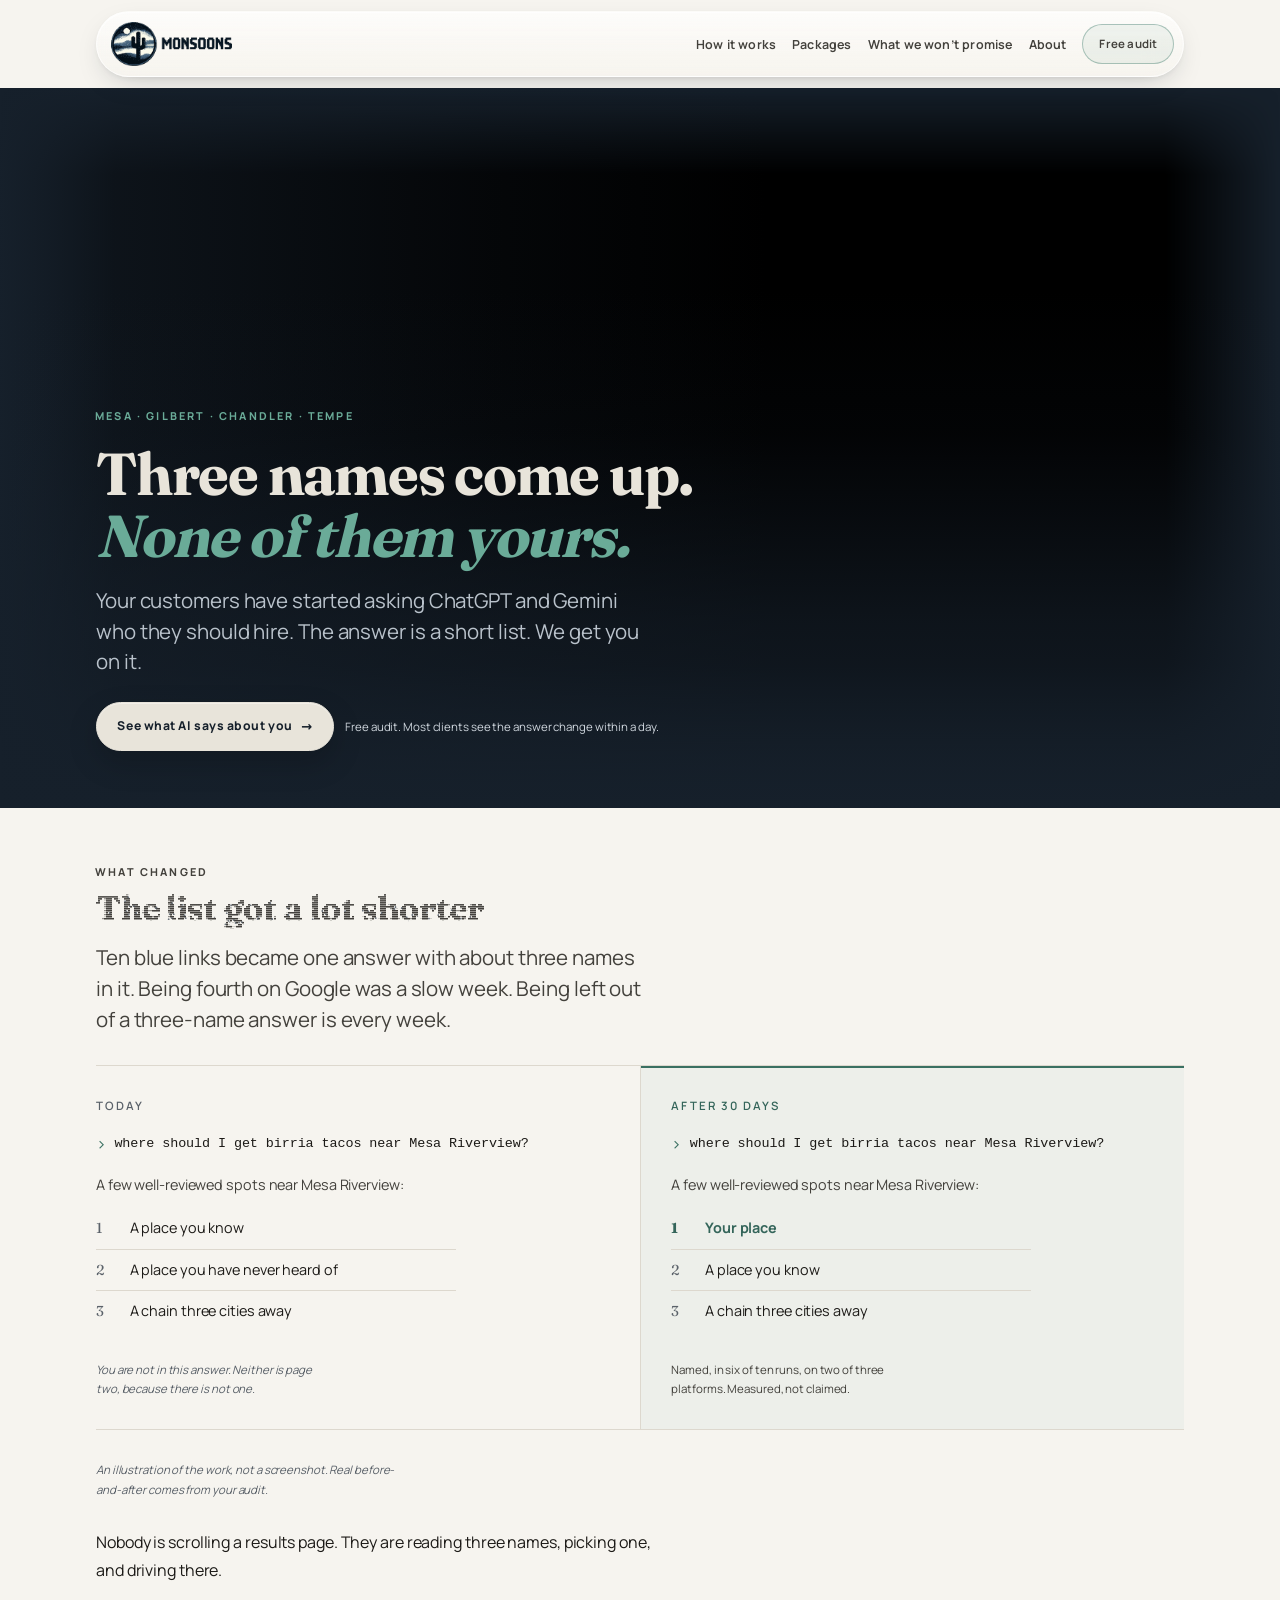
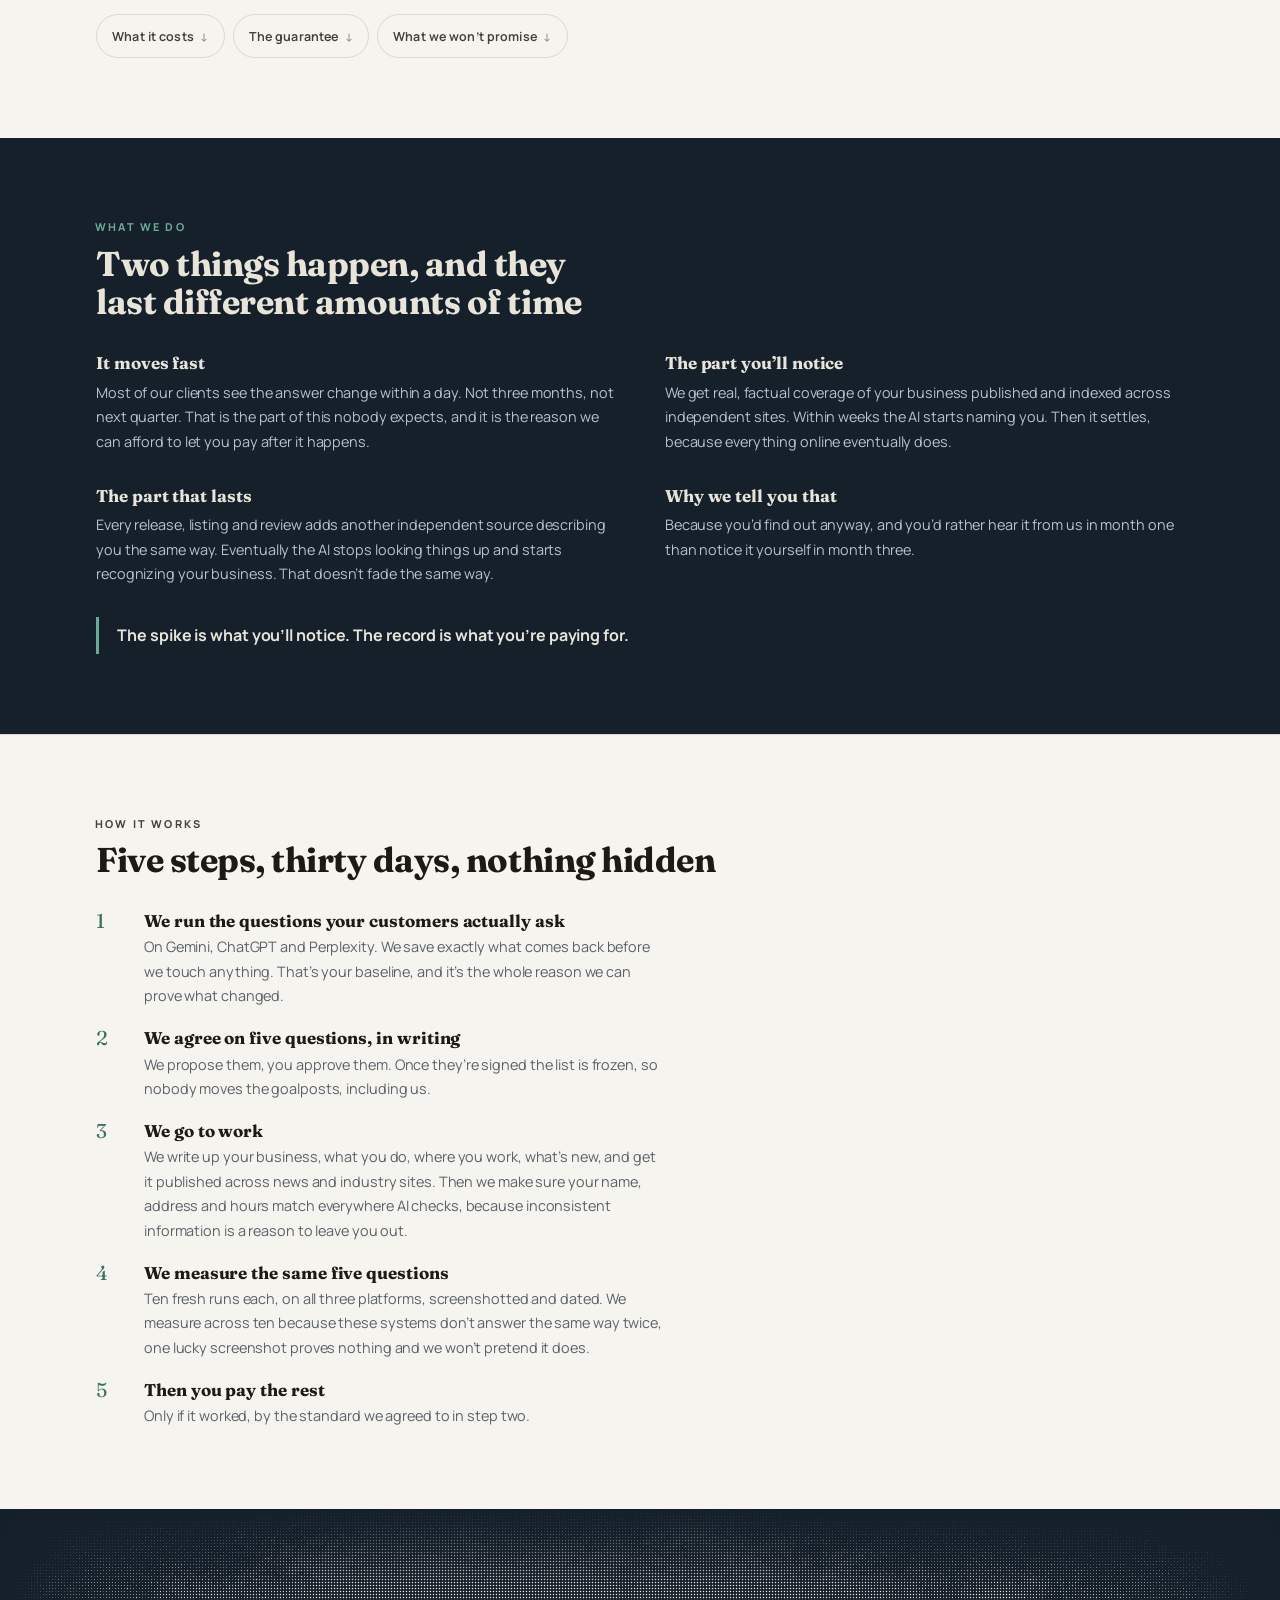
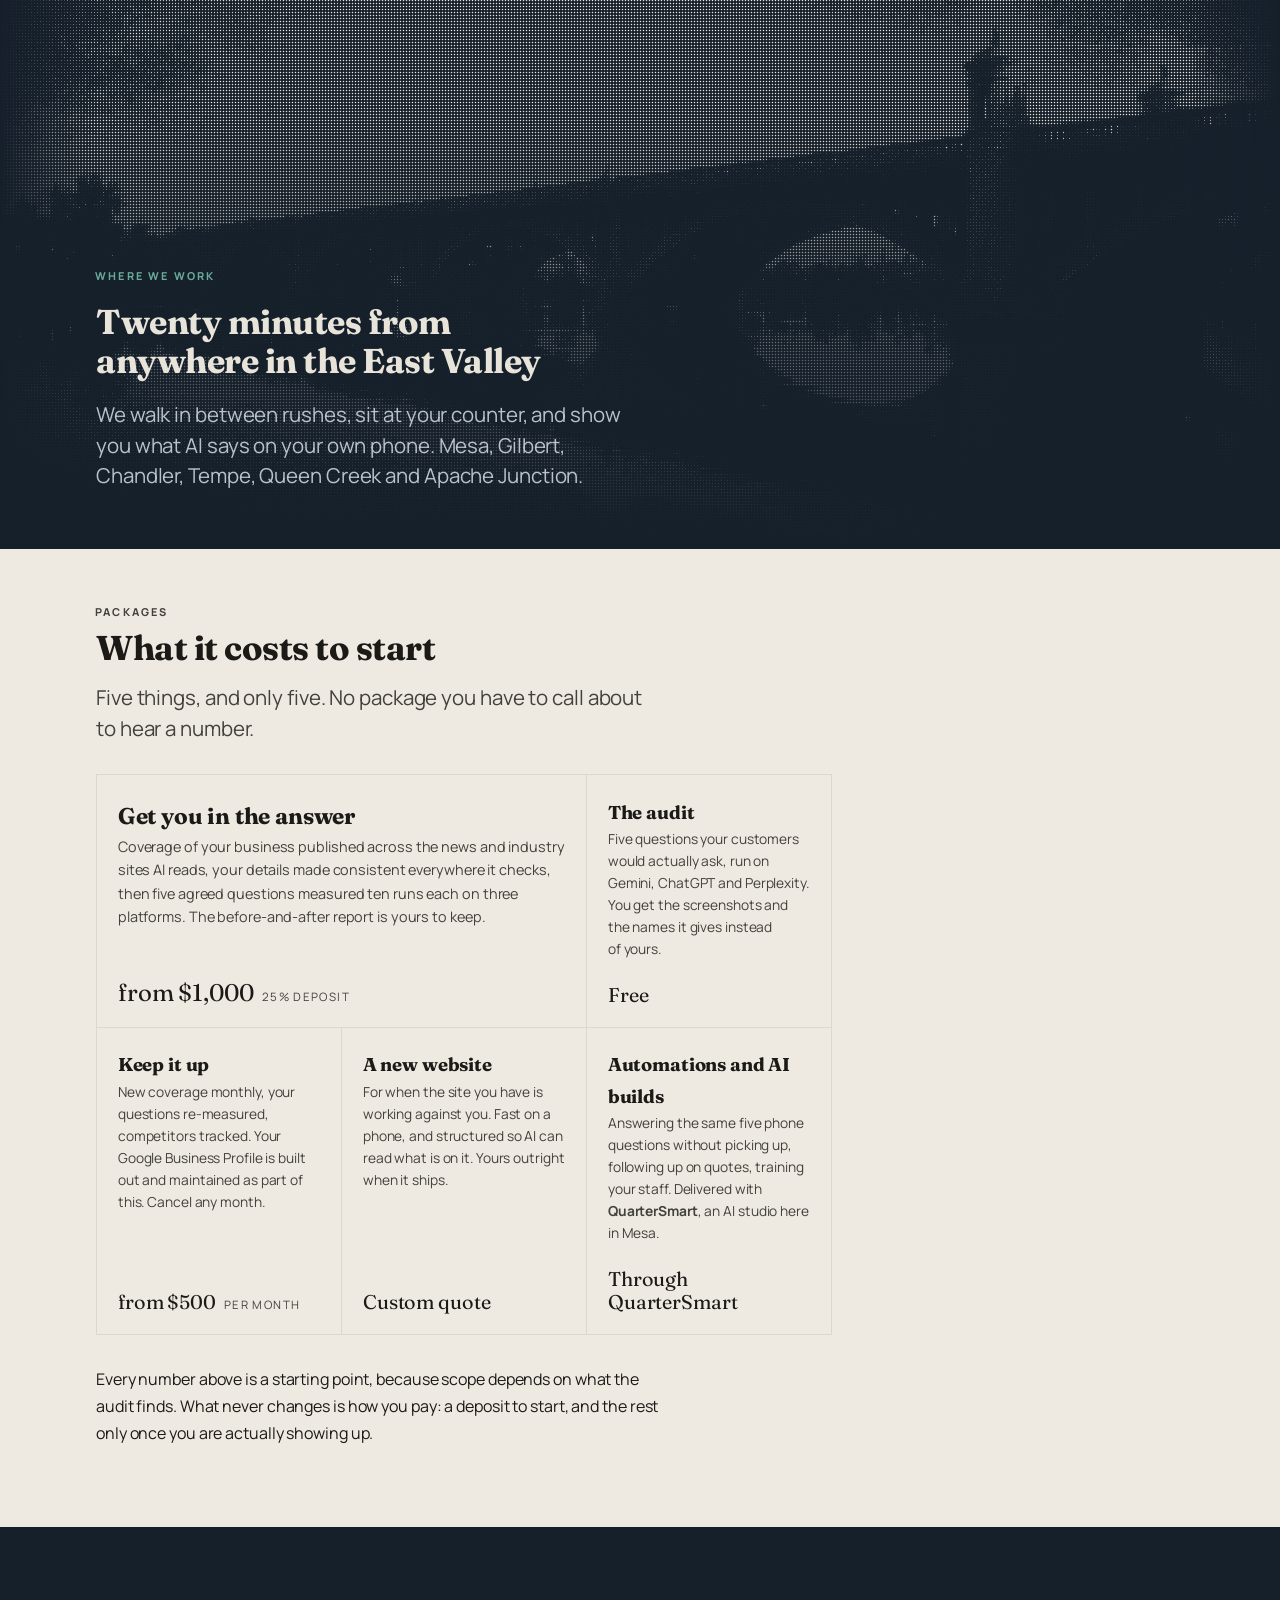
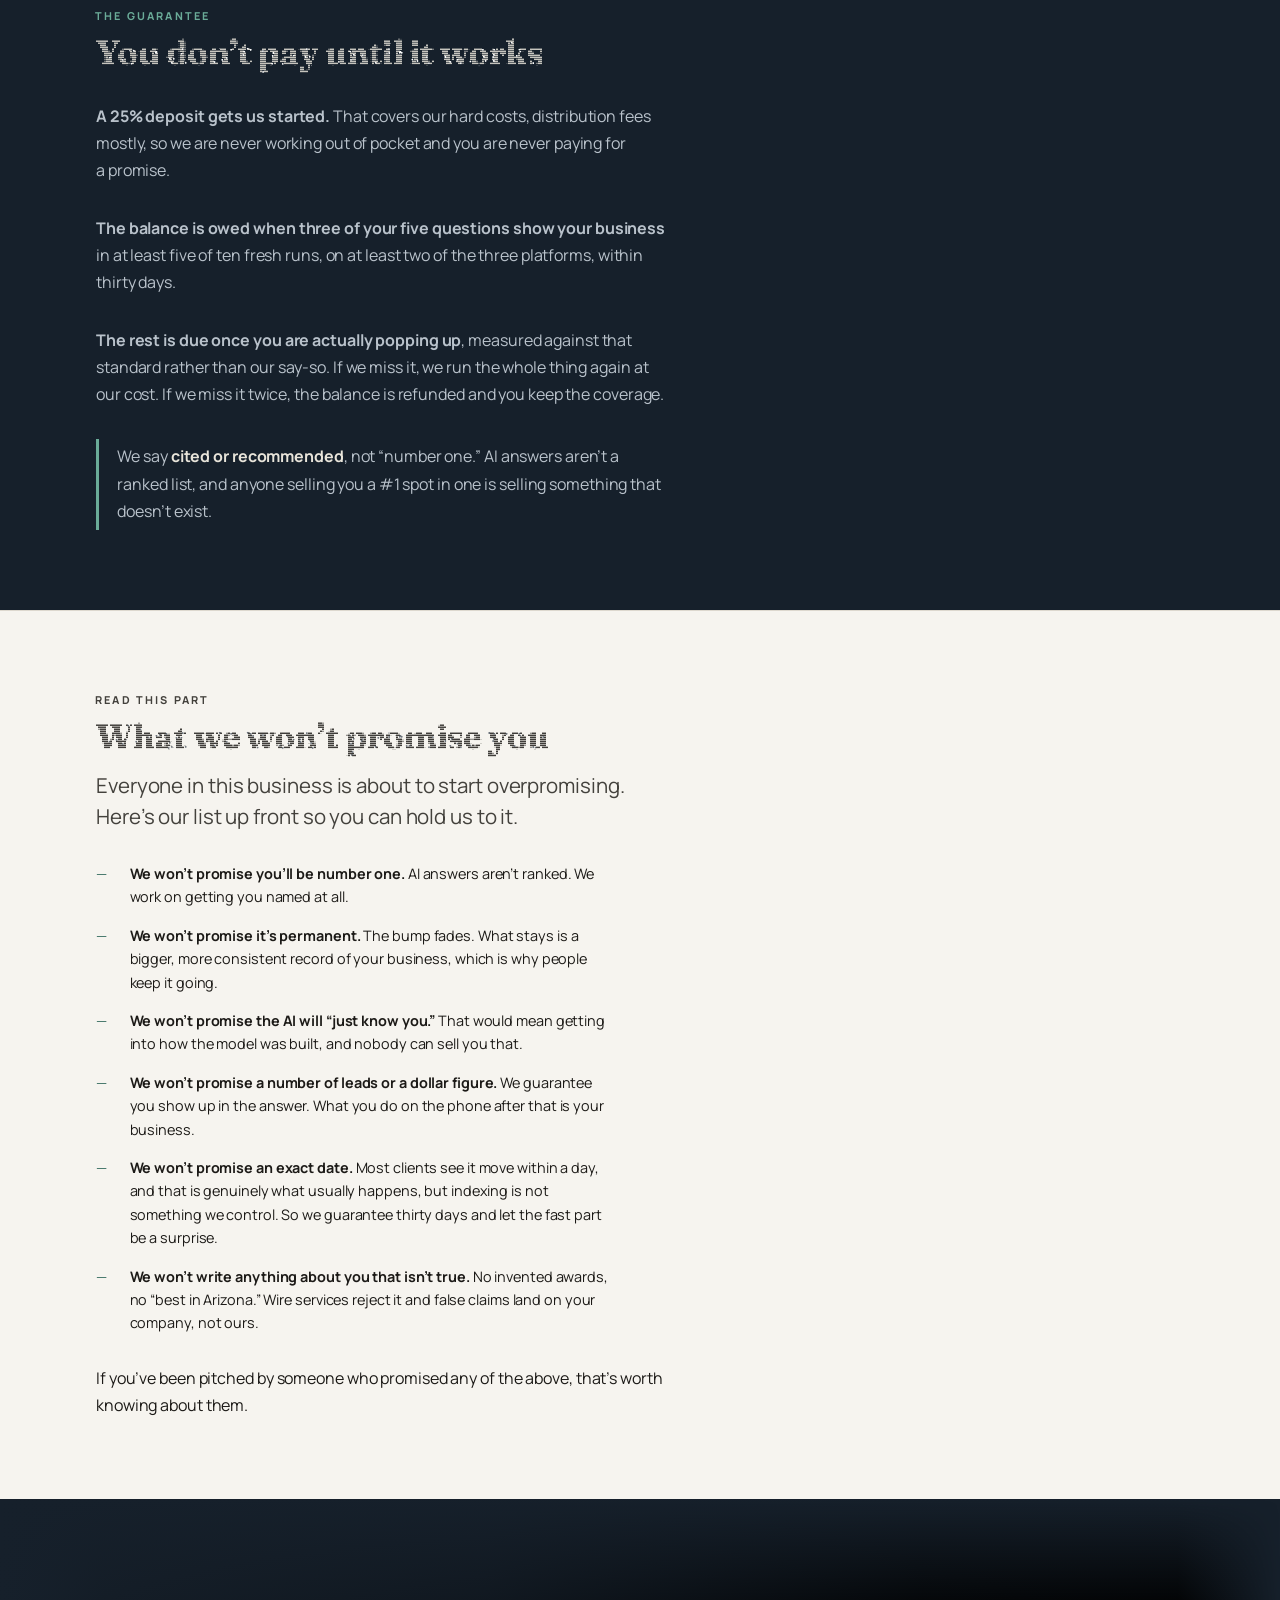
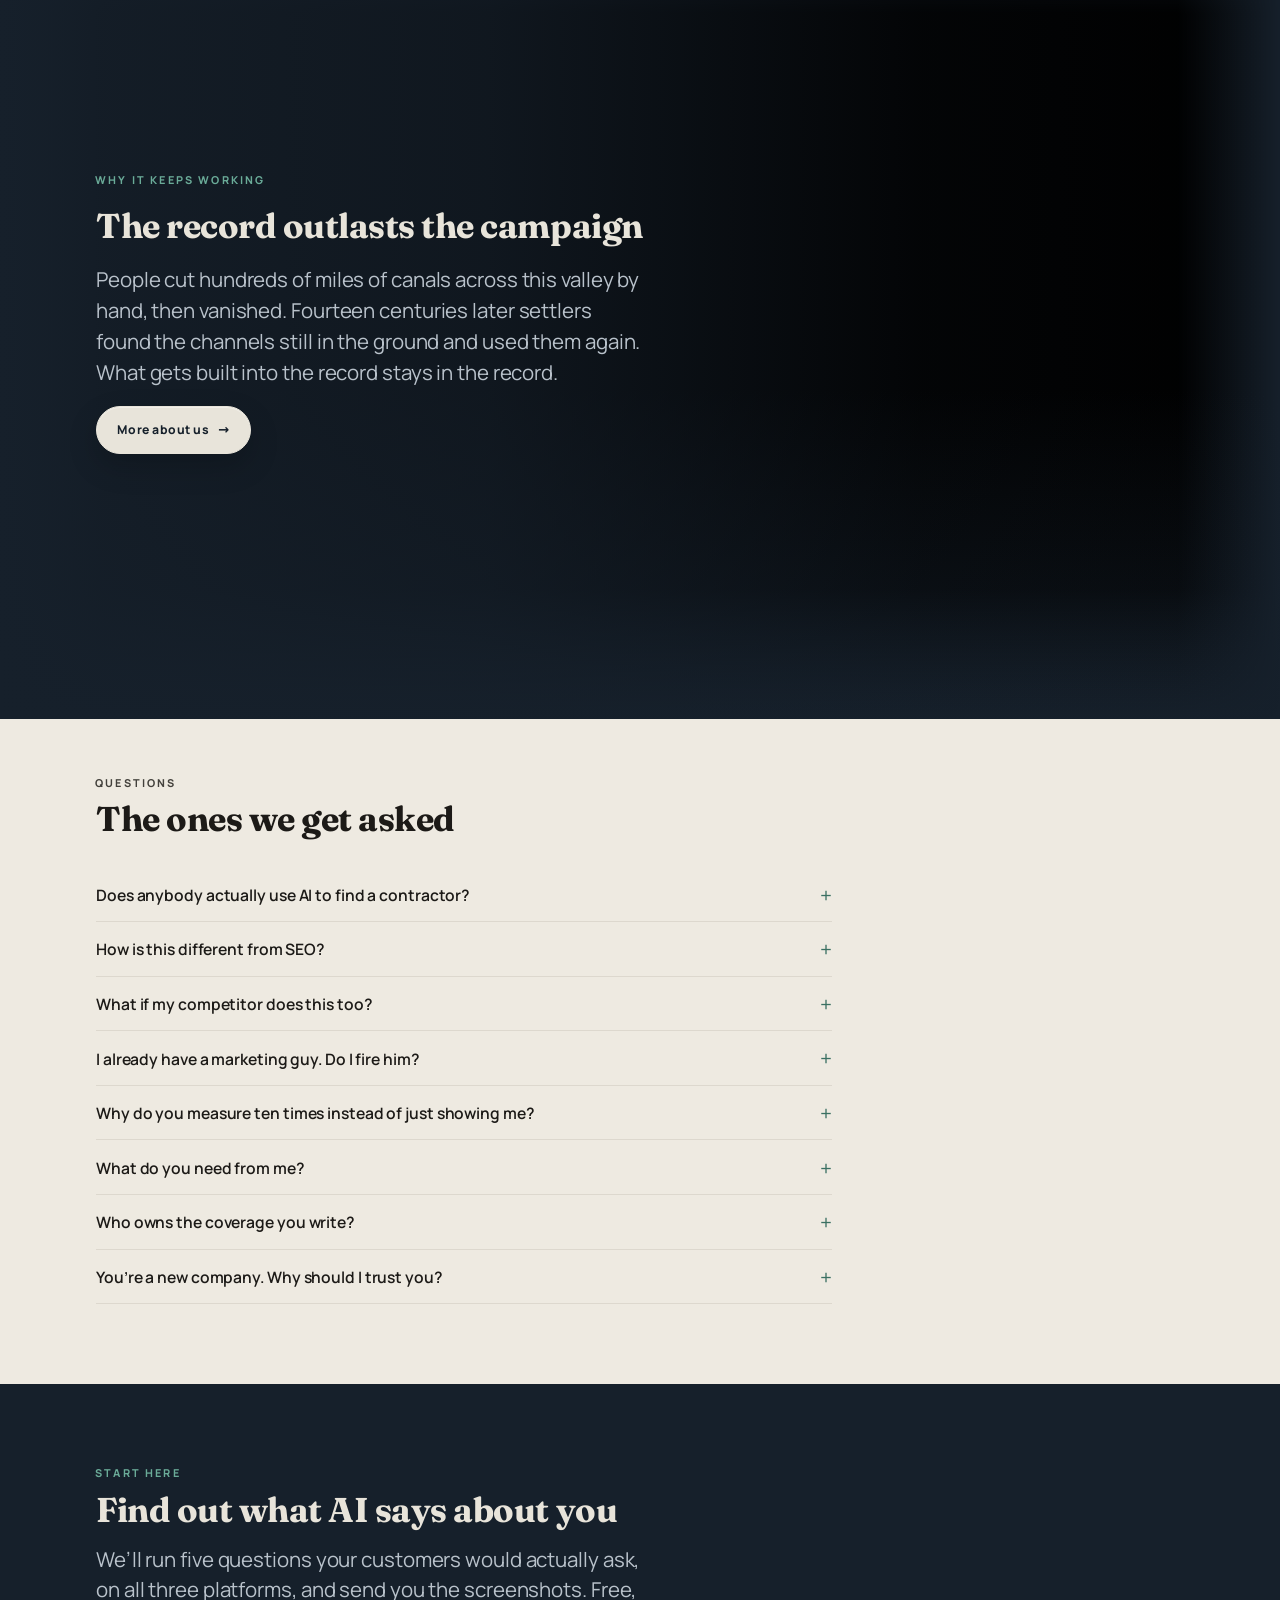
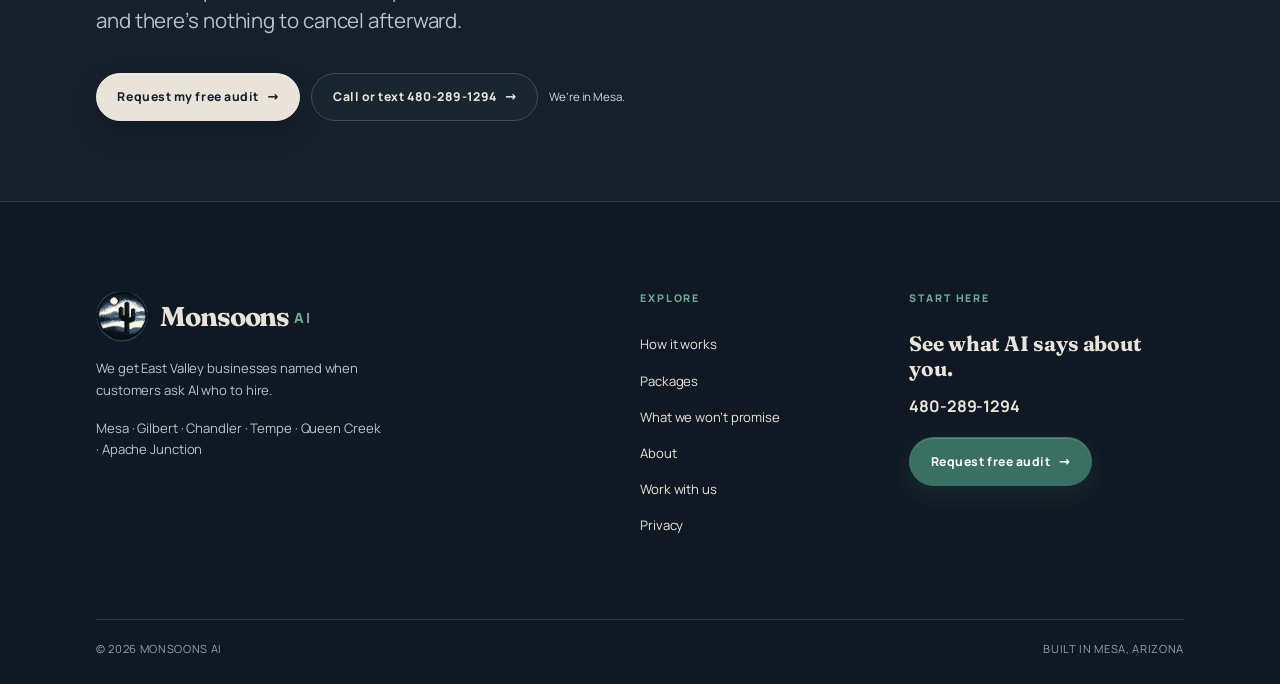
==== index.html @ 1e415323 "Audit P1.11: mobile length down 10.2%, and fix a CSS leak found doing it Mobile home page: 10,578px " ====
<!doctype html>
<html lang="en">
  <head>
    <meta charset="utf-8" />
    <meta name="viewport" content="width=device-width, initial-scale=1" />
    <title>Monsoons | Get recommended by AI in the East Valley</title>
    <meta
      name="description"
      content="When someone asks AI who to hire in Mesa, Gilbert, Chandler or Tempe, it answers with a short list of names. We get local businesses onto that list. Free audit, and you don't pay until it works."
    />
    <link rel="canonical" href="https://monsoonsai.com/" />
    <link rel="icon" href="./assets/favicon-32.png" />
    <link rel="apple-touch-icon" href="./assets/apple-touch-icon.png" />
    <link rel="preload" href="./assets/fonts/Fraunces-var.woff2" as="font" type="font/woff2" crossorigin />
    <link rel="preload" href="./assets/fonts/Manrope-var.woff2" as="font" type="font/woff2" crossorigin />
    <link rel="stylesheet" href="./assets/site.css?v=2" />
    <meta property="og:type" content="website" />
    <meta property="og:title" content="Monsoons | Get recommended by AI in the East Valley" />
    <meta property="og:description" content="When someone asks AI who to hire in Mesa, Gilbert, Chandler or Tempe, it answers with about three names. We get you on that list. Free audit, and you don't pay until it works." />
    <meta property="og:url" content="https://monsoonsai.com/" />
    <meta property="og:image" content="https://monsoonsai.com/assets/og.jpg" />
    <meta name="twitter:card" content="summary_large_image" />

    <!-- Structured data. This is the machine-readable version of the whole page,
         and it is the single highest-leverage AEO thing on our own site. -->
    <script type="application/ld+json">
      {
        "@context": "https://schema.org",
        "@graph": [
          {
            "@type": "ProfessionalService",
            "@id": "https://monsoonsai.com/#business",
            "name": "Monsoons",
            "alternateName": "Monsoons AI",
            "description": "AI visibility for local businesses. We get East Valley businesses named and recommended by AI answer engines when nearby customers ask who to hire.",
            "url": "https://monsoonsai.com/",
            "telephone": "+1-480-289-1294",
            "address": {
              "@type": "PostalAddress",
              "addressLocality": "Mesa",
              "addressRegion": "AZ",
              "addressCountry": "US"
            },
            "areaServed": [
              { "@type": "City", "name": "Mesa" },
              { "@type": "City", "name": "Gilbert" },
              { "@type": "City", "name": "Chandler" },
              { "@type": "City", "name": "Tempe" },
              { "@type": "City", "name": "Queen Creek" },
              { "@type": "City", "name": "Apache Junction" }
            ],
            "knowsAbout": [
              "Answer Engine Optimization",
              "Generative Engine Optimization",
              "AI search visibility",
              "Google Business Profile optimization",
              "local business marketing"
            ],
            "hasOfferCatalog": {
              "@type": "OfferCatalog",
              "name": "Services",
              "itemListElement": [
                { "@type": "Offer", "itemOffered": { "@type": "Service", "name": "AI visibility audit", "description": "Free. Five questions run across three answer engines, with screenshots." } },
                { "@type": "Offer", "itemOffered": { "@type": "Service", "name": "Get you in the answer", "description": "Written coverage published across news and industry sites, business details made consistent everywhere answer engines check, five agreed questions measured." } },
                { "@type": "Offer", "itemOffered": { "@type": "Service", "name": "Google Business Profile setup", "description": "Full profile buildout: services, hours, service area, photos, questions section, automated review requests." } },
                { "@type": "Offer", "itemOffered": { "@type": "Service", "name": "Website build, machine readable" } },
                { "@type": "Offer", "itemOffered": { "@type": "Service", "name": "Ongoing coverage and measurement" } }
              ]
            }
          },
          {
            "@type": "FAQPage",
            "@id": "https://monsoonsai.com/#faq",
            "mainEntity": [
              {
                "@type": "Question",
                "name": "Does anybody actually use AI to find a contractor?",
                "acceptedAnswer": { "@type": "Answer", "text": "Not everybody yet. It skews younger, which is also who is buying houses in Gilbert and Queen Creek right now. The cost of being early is one campaign. The cost of being late is that a competitor is the name AI gives for the next couple of years." }
              },
              {
                "@type": "Question",
                "name": "How is AI visibility different from SEO?",
                "acceptedAnswer": { "@type": "Answer", "text": "SEO is about where you land in a list of links. AI visibility is about whether you get named in an answer that has no links in it. Different mechanism, different work, and it moves faster. They do not conflict." }
              },
              {
                "@type": "Question",
                "name": "Why measure ten times instead of taking one screenshot?",
                "acceptedAnswer": { "@type": "Answer", "text": "Answer engines do not answer the same way twice, and a business owner's own ChatGPT account is personalized to them, so it shows different results than a clean test. Named in six of ten runs, up from zero, is a real result. One screenshot is a coin flip." }
              },
              {
                "@type": "Question",
                "name": "How does payment work?",
                "acceptedAnswer": { "@type": "Answer", "text": "The audit is free. For paid work, a 25 percent deposit starts the job and covers hard costs. The remaining balance is owed only once the business is actually appearing in answer engine results, by a standard agreed in writing before work begins." }
              },
              {
                "@type": "Question",
                "name": "What is the guarantee?",
                "acceptedAnswer": { "@type": "Answer", "text": "The balance is owed when three of five agreed questions show the business cited or recommended in at least five of ten fresh runs, on at least two of three answer engines, within thirty days. A miss means a second campaign at our cost. A second miss means the balance is refunded." }
              }
            ]
          }
        ]
      }
    </script>
  </head>
  <body>
    <a class="skip" href="#main">Skip to content</a>
    <nav class="nav" aria-label="Primary">
      <div class="nav__inner">
        <a class="nav__brand" href="./index.html" aria-label="Monsoons home">
          <img class="nav__lockup" src="./assets/logo-wordmark.png" alt="Monsoons"
               width="330" height="120" />
        </a>
        <div class="nav__panel" id="nav-menu">
          <div class="nav__links">
          <a href="#how">How it works</a>
          <a href="#pricing">Packages</a>
          <a href="#honest">What we won’t promise</a>
          <a href="./about.html">About</a>
          <a class="btn btn--quiet" href="#audit">Free audit</a>
        </div>
      </div>
      </div>
    </nav>


    <main id="main">
    <!-- ======================= HERO ======================= -->
    <header class="hero">
      <canvas class="hero__canvas" id="plate" aria-hidden="true"></canvas>
      <video id="plateSrc" src="./media/canyon2-web.mp4" muted loop playsinline autoplay preload="metadata"></video>
      <div class="hero__inner">
        <p class="label">Mesa · Gilbert · Chandler · Tempe</p>
        <h1>Three names come up.<br /><em class="mark">None of them yours.</em></h1>
        <p class="lede">
          Your customers have started asking ChatGPT and Gemini who they should hire.
          The answer is a short list. We get you on it.
        </p>
        <div class="hero__cta">
          <a class="btn btn--onDark" href="./audit.html">See what AI says about you</a>
          <span class="hero__note">Free audit. Most clients see the answer change within a day.</span>
        </div>
      </div>
    </header>

    <!-- ======================= THE PROBLEM ======================= -->
    <section class="section">
      <div class="wrap">
        <div class="head">
          <p class="label">What changed</p>
          <h2 data-dither-head>The list got a lot shorter</h2>
          <p class="lede">
            Ten blue links became one answer with about three names in it. Being fourth
            on Google was a slow week. Being left out of a three-name answer is every week.
          </p>
        </div>

        <div class="ba">
          <div class="answer answer--before">
            <p class="answer__state">Today</p>
            <p class="answer__q">where should I get birria tacos near Mesa Riverview?</p>
            <div class="answer__body">
              <p>A few well-reviewed spots near Mesa Riverview:</p>
              <ol class="answer__list">
                <li>A place you know</li>
                <li>A place you have never heard of</li>
                <li>A chain three cities away</li>
              </ol>
            </div>
            <p class="answer__you">
              You are not in this answer. Neither is page two, because there is not one.
            </p>
          </div>

          <div class="answer answer--after">
            <p class="answer__state">After 30 days</p>
            <p class="answer__q">where should I get birria tacos near Mesa Riverview?</p>
            <div class="answer__body">
              <p>A few well-reviewed spots near Mesa Riverview:</p>
              <ol class="answer__list">
                <li class="is-you">Your place</li>
                <li>A place you know</li>
                <li>A chain three cities away</li>
              </ol>
            </div>
            <p class="answer__you">
              Named, in six of ten runs, on two of three platforms. Measured, not claimed.
            </p>
          </div>
        </div>
        <p class="ba__note">
          An illustration of the work, not a screenshot. Real before-and-after comes
          from your audit.
        </p>

        <p>
          Nobody is scrolling a results page. They are reading three names, picking one,
          and driving there.
        </p>

        <!-- Jump row. The page is a long read on a phone and the footer is thousands
             of pixels away, so this gives the three questions an owner actually has
             a direct route from the top of the argument. Real links, so they work
             without JS and can be opened in a new tab. -->
        <nav class="jump" aria-label="Jump to a section">
          <a href="#pricing">What it costs</a>
          <a href="#guarantee">The guarantee</a>
          <a href="#honest">What we won’t promise</a>
        </nav>
      </div>
    </section>

    <!-- ======================= WHAT WE DO ======================= -->
    <section class="section section--dark">
      <div class="wrap">
        <div class="head">
          <p class="label">What we do</p>
          <h2>Two things happen, and they last different amounts of time</h2>
        </div>
        <div class="cols">
          <div class="col">
            <h3>It moves fast</h3>
            <p>
              Most of our clients see the answer change within a day. Not three months,
              not next quarter. That is the part of this nobody expects, and it is the
              reason we can afford to let you pay after it happens.
            </p>
          </div>
          <div class="col">
            <h3>The part you’ll notice</h3>
            <p>
              We get real, factual coverage of your business published and indexed
              across independent sites. Within weeks the AI starts naming you. Then
              it settles, because everything online eventually does.
            </p>
          </div>
          <div class="col">
            <h3>The part that lasts</h3>
            <p>
              Every release, listing and review adds another independent source
              describing you the same way. Eventually the AI stops looking things up
              and starts recognizing your business. That doesn’t fade the same way.
            </p>
          </div>
          <div class="col">
            <h3>Why we tell you that</h3>
            <p>
              Because you’d find out anyway, and you’d rather hear it from us in
              month one than notice it yourself in month three.
            </p>
          </div>
        </div>
        <div class="callout">
          <p><strong>The spike is what you’ll notice. The record is what you’re paying for.</strong></p>
        </div>
      </div>
    </section>

    <!-- ======================= HOW IT WORKS ======================= -->
    <section class="section" id="how">
      <div class="wrap">
        <div class="head">
          <p class="label">How it works</p>
          <h2>Five steps, thirty days, nothing hidden</h2>
        </div>
        <ol class="steps">
          <li>
            <details class="step__body" open>
              <summary><h3>We run the questions your customers actually ask</h3></summary>
              <p>On Gemini, ChatGPT and Perplexity. We save exactly what comes back
                before we touch anything. That’s your baseline, and it’s the whole
                reason we can prove what changed.</p>
            </details>
          </li>
          <li>
            <details class="step__body" open>
              <summary><h3>We agree on five questions, in writing</h3></summary>
              <p>We propose them, you approve them. Once they’re signed the list is
                frozen, so nobody moves the goalposts, including us.</p>
            </details>
          </li>
          <li>
            <details class="step__body" open>
              <summary><h3>We go to work</h3></summary>
              <p>We write up your business, what you do, where you work, what’s new,
                and get it published across news and industry sites. Then we make sure
                your name, address and hours match everywhere AI checks, because
                inconsistent information is a reason to leave you out.</p>
            </details>
          </li>
          <li>
            <details class="step__body" open>
              <summary><h3>We measure the same five questions</h3></summary>
              <p>Ten fresh runs each, on all three platforms, screenshotted and dated.
                We measure across ten because these systems don’t answer the same way
                twice, one lucky screenshot proves nothing and we won’t pretend it does.</p>
            </details>
          </li>
          <li>
            <details class="step__body" open>
              <summary><h3>Then you pay the rest</h3></summary>
              <p>Only if it worked, by the standard we agreed to in step two.</p>
            </details>
          </li>
        </ol>
      </div>
    </section>

    <!-- ======================= BRIDGE PLATE ======================= -->
    <section class="plate plate--bridge">
      <canvas id="bridgePlate" aria-hidden="true"></canvas>
      <img decoding="async" id="bridgeSrc" data-src="./media/bridge.jpg" alt="" />
      <div class="plate__inner">
        <p class="label">Where we work</p>
        <h2>Twenty minutes from anywhere in the East Valley</h2>
        <p class="lede">
          We walk in between rushes, sit at your counter, and show you what AI says
          on your own phone. Mesa, Gilbert, Chandler, Tempe, Queen Creek and Apache Junction.
        </p>
      </div>
    </section>

    <!-- ======================= PRICING ======================= -->
    <section class="section section--tint" id="pricing">
      <div class="wrap">
        <div class="head">
          <p class="label">Packages</p>
          <h2>What it costs to start</h2>
          <p class="lede">
            Five things, and only five. No package you have to call about to hear a
            number.
          </p>
        </div>
        <div class="plans plans--grid">
          <div class="plan plan--feature">
            <details class="plan__body" open>
              <summary><span class="plan__name">Get you in the answer</span></summary>
              <p class="plan__desc">Coverage of your business published across the news and industry sites
                AI reads, your details made consistent everywhere it checks, then five
                agreed questions measured ten runs each on three platforms. The
                before-and-after report is yours to keep.</p>
            </details>
            <p class="plan__price">from $1,000<span>25% deposit</span></p>
          </div>

          <div class="plan">
            <details class="plan__body" open>
              <summary><span class="plan__name">The audit</span></summary>
              <p class="plan__desc">Five questions your customers would actually ask, run on Gemini,
                ChatGPT and Perplexity. You get the screenshots and the names it gives
                instead of yours.</p>
            </details>
            <p class="plan__price">Free</p>
          </div>

          <div class="plan">
            <details class="plan__body" open>
              <summary><span class="plan__name">Keep it up</span></summary>
              <p class="plan__desc">New coverage monthly, your questions re-measured, competitors tracked.
                Your Google Business Profile is built out and maintained as part of
                this. Cancel any month.</p>
            </details>
            <p class="plan__price">from $500<span>per month</span></p>
          </div>

          <div class="plan">
            <details class="plan__body" open>
              <summary><span class="plan__name">A new website</span></summary>
              <p class="plan__desc">For when the site you have is working against you. Fast on a phone, and
                structured so AI can read what is on it. Yours outright when it ships.</p>
            </details>
            <p class="plan__price">Custom quote</p>
          </div>

          <div class="plan">
            <details class="plan__body" open>
              <summary><span class="plan__name">Automations and AI builds</span></summary>
              <p class="plan__desc">Answering the same five phone questions without picking up, following
                up on quotes, training your staff. Delivered with
                <strong>QuarterSmart</strong>, an AI studio here in Mesa.</p>
            </details>
            <p class="plan__price">Through QuarterSmart</p>
          </div>
        </div>

        <p>
          Every number above is a starting point, because scope depends on what the
          audit finds. What never changes is how you pay: a deposit to start, and the
          rest only once you are actually showing up.
        </p>
      </div>
    </section>

    <!-- ======================= GUARANTEE ======================= -->
    <section class="section section--dark" id="guarantee">
      <div class="wrap">
        <div class="head">
          <p class="label">The guarantee</p>
          <h2 data-dither-head>You don’t pay until it works</h2>
        </div>
        <p>
          <strong>A 25% deposit gets us started.</strong> That covers our hard costs,
          distribution fees mostly, so we are never working out of pocket and you are
          never paying for a promise.
        </p>
        <p>
          <strong>The balance is owed when three of your five questions show your
          business</strong> in at least five of ten fresh runs, on at least two of the
          three platforms, within thirty days.
        </p>
        <p>
          <strong>The rest is due once you are actually popping up</strong>, measured
          against that standard rather than our say-so. If we miss it, we run the whole
          thing again at our cost. If we miss it twice, the balance is refunded and you
          keep the coverage.
        </p>
        <div class="callout">
          <p>
            We say <strong>cited or recommended</strong>, not “number one.” AI answers
            aren’t a ranked list, and anyone selling you a #1 spot in one is selling
            something that doesn’t exist.
          </p>
        </div>
      </div>
    </section>

    <!-- ======================= HONEST SECTION ======================= -->
    <section class="section" id="honest">
      <div class="wrap">
        <div class="head">
          <p class="label">Read this part</p>
          <h2 data-dither-head>What we won’t promise you</h2>
          <p class="lede">
            Everyone in this business is about to start overpromising. Here’s our list
            up front so you can hold us to it.
          </p>
        </div>
        <ul class="wont">
          <li><span><b>We won’t promise you’ll be number one.</b> AI answers aren’t ranked. We work on getting you named at all.</span></li>
          <li><span><b>We won’t promise it’s permanent.</b> The bump fades. What stays is a bigger, more consistent record of your business, which is why people keep it going.</span></li>
          <li><span><b>We won’t promise the AI will “just know you.”</b> That would mean getting into how the model was built, and nobody can sell you that.</span></li>
          <li><span><b>We won’t promise a number of leads or a dollar figure.</b> We guarantee you show up in the answer. What you do on the phone after that is your business.</span></li>
          <li><span><b>We won’t promise an exact date.</b> Most clients see it move within a day, and that is genuinely what usually happens, but indexing is not something we control. So we guarantee thirty days and let the fast part be a surprise.</span></li>
          <li><span><b>We won’t write anything about you that isn’t true.</b> No invented awards, no “best in Arizona.” Wire services reject it and false claims land on your company, not ours.</span></li>
        </ul>
        <p>
          If you’ve been pitched by someone who promised any of the above, that’s worth
          knowing about them.
        </p>
      </div>
    </section>

    <!-- ======================= PUEBLO BAND ======================= -->
    <!-- Second dithered plate. Static structure behind moving particles, so the
         dot field reads as dust and the masonry as the thing that outlasts it. -->
    <section class="band">
      <canvas class="band__canvas" id="pueblo" aria-hidden="true"></canvas>
      <video id="puebloSrc" src="./media/pueblo-web.mp4" muted loop playsinline preload="none"></video>
      <div class="band__inner">
        <p class="label">Why it keeps working</p>
        <h2>The record outlasts the campaign</h2>
        <p class="lede">
          People cut hundreds of miles of canals across this valley by hand, then
          vanished. Fourteen centuries later settlers found the channels still in the
          ground and used them again. What gets built into the record stays in the
          record.
        </p>
        <p><a class="btn btn--onDark" href="./about.html">More about us</a></p>
      </div>
    </section>

    <!-- ======================= FAQ ======================= -->
    <section class="section section--tint">
      <div class="wrap">
        <div class="head">
          <p class="label">Questions</p>
          <h2>The ones we get asked</h2>
        </div>
        <div class="faq">
          <details>
            <summary>Does anybody actually use AI to find a contractor?</summary>
            <p>
              Not everybody, yet. It skews younger, which is also who’s buying houses
              in Gilbert and Queen Creek right now. The cost of being early on this is
              one campaign. The cost of being late is that a competitor is the name it
              gives for the next couple of years.
            </p>
          </details>
          <details>
            <summary>How is this different from SEO?</summary>
            <p>
              SEO is about where you land in a list of links. This is about whether you
              get named in an answer that has no links in it. Different mechanism,
              different work, and it moves a lot faster. They don’t conflict, if you
              have someone doing SEO, keep them.
            </p>
          </details>
          <details>
            <summary>What if my competitor does this too?</summary>
            <p>
              Then it comes down to who has more out there, which is why starting now
              matters. Right now almost nobody in the East Valley is doing it, so you’re
              not competing for it. That won’t be true in a year.
            </p>
          </details>
          <details>
            <summary>I already have a marketing guy. Do I fire him?</summary>
            <p>
              No. Ask him what he’s doing about AI answers. If he’s on it, you don’t
              need us. If he looks blank, that’s the gap we fill, and we’ll work
              alongside him, not against him.
            </p>
          </details>
          <details>
            <summary>Why do you measure ten times instead of just showing me?</summary>
            <p>
              Because these systems genuinely don’t answer the same way twice, and your
              own ChatGPT knows you and remembers your chats, so it’ll show you
              something different than a clean test does. “Named in six of ten runs, up
              from zero” is a real result. One screenshot is a coin flip.
            </p>
          </details>
          <details>
            <summary>What do you need from me?</summary>
            <p>
              About twenty minutes. A short form covering what you do, where you work,
              anything new going on, your licenses and any real awards, and a few photos.
              We write everything from that and you approve it before it goes anywhere.
            </p>
          </details>
          <details>
            <summary>Who owns the coverage you write?</summary>
            <p>
              You do. It’s about your business, it stays published whether you keep
              working with us or not, and you can post and reuse it however you like.
            </p>
          </details>
          <details>
            <summary>You’re a new company. Why should I trust you?</summary>
            <p>
              Don’t. That is what the deposit structure is for: you are out a
              quarter of it until we have actually put you in the answer, and we show
              you your own phone instead of a slide deck. We would rather earn it than
              claim it.
              <a href="./about.html">More about who we are</a>.
            </p>
          </details>
        </div>
      </div>
    </section>

    <!-- ======================= CTA ======================= -->
    <section class="section section--dark" id="audit">
      <div class="wrap">
        <div class="head">
          <p class="label">Start here</p>
          <h2>Find out what AI says about you</h2>
          <p class="lede">
            We’ll run five questions your customers would actually ask, on all three
            platforms, and send you the screenshots. Free, and there’s nothing to
            cancel afterward.
          </p>
        </div>
        <div class="hero__cta">
          <a class="btn btn--onDark" href="./audit.html">Request my free audit</a>
          <a
            class="btn btn--quiet"
            href="tel:+14802891294"
            >Call or text 480-289-1294</a
          >
          <span class="hero__note">We’re in Mesa.</span>
        </div>
      </div>
    </section>
    </main>


    <footer class="footer">
      <div class="footer__inner">
        <div class="footer__brand">
          <a class="footer__lockup" href="./index.html" aria-label="Monsoons AI home">
            <img class="footer__mark" src="./assets/logo-mark-128.png" alt="" width="52" height="52" />
            <span class="footer__wordmark">Monsoons <span>AI</span></span>
          </a>
          <p>We get East Valley businesses named when customers ask AI who to hire.</p>
          <p>Mesa · Gilbert · Chandler · Tempe · Queen Creek · Apache Junction</p>
        </div>
        <nav class="footer__nav" aria-label="Footer">
          <p class="footer__eyebrow">Explore</p>
          <a href="./index.html#how">How it works</a>
          <a href="./index.html#pricing">Packages</a>
          <a href="./index.html#honest">What we won’t promise</a>
          <a href="./about.html">About</a>
          <a href="./work.html">Work with us</a>
          <a href="./privacy.html">Privacy</a>
        </nav>
        <div class="footer__contact">
          <p class="footer__eyebrow">Start here</p>
          <strong>See what AI says about you.</strong>
          <a class="footer__phone" href="tel:+14802891294">480-289-1294</a>
          <a class="btn" href="./audit.html">Request free audit</a>
        </div>
      </div>
      <div class="footer__bottom">
        <span>© 2026 Monsoons AI</span>
        <span>Built in Mesa, Arizona</span>
      </div>
    </footer>

    <script type="module">
      import { initDither } from './assets/dither.js?v=2';
      import { initDitherHeadings } from './assets/dither-text.js?v=2';
      import { mountPlate } from './assets/plate.js?v=2';
      const canvas = document.getElementById('plate');
      const video = document.getElementById('plateSrc');
      // Fine grid at 3px. On a narrow canvas that dissolves the subject into
      // noise, so phones step up a little.
      const narrow = matchMedia('(max-width: 620px)').matches;
      initDither(canvas, video, {
        fit: 'cover',          // fill any viewport, no letterbox edges
        pixelSize: narrow ? 4 : 3,
        // Clip more highlights and lift the floor: the moon is a small bright
        // outlier and the canyon is mostly shadow, so without this the lower
        // two thirds render almost no dots and read as flat dark.
        whiteClip: 0.15,
        brightness: 7,
        contrast: 13,
        floor: 0.004,
        levels: 8,
        leanStrength: 0,   // interaction lives on the stills, not on video
        // The page's one animated canvas, and capped. The dot field is redrawn
        // at 15fps rather than 60: the crest is slow enough that nobody can tell,
        // and it is a quarter of the main-thread cost.
        fps: 15,
        // Ambient only: a very slow, very wide, very low-gain crest. Wide enough
        // that no edge is ever visible, weak enough that you notice the plate is
        // alive without being able to point at what moved. This is the whole
        // motion budget for the page.
        wave: true,
        waveSpeed: 0.00055,
        waveWidth: 0.55,
        waveGain: 0.3,
        waveLift: 3,
        waveTilt: 0.5,
      });

      // Second plate, mid page. Only starts decoding once it scrolls into view,
      // so it never competes with the hero for bandwidth on first paint.
      const bandCanvas = document.getElementById('pueblo');
      const bandVideo = document.getElementById('puebloSrc');
      let bandStarted = false;
      new IntersectionObserver(
        (entries) => {
          if (bandStarted || !entries.some((e) => e.isIntersecting)) return;
          bandStarted = true;
          bandVideo.preload = 'auto';
          bandVideo.load();
          initDither(bandCanvas, bandVideo, {
            fit: 'cover',
            pixelSize: narrow ? 5 : 4,
            whiteClip: 0.1,
            levels: 8,
            leanStrength: 0,   // static plate; the hero owns the interaction
            fps: 12,           // video, so it has to redraw; capped low
          });
        },
        { rootMargin: '250px' }
      ).observe(bandCanvas);

      // Still plates. Images instead of video: lighter, and the pointer field
      // is where the motion comes from anyway.
      const stills = [
        // Static. This was a travelling crest on a still photograph, which meant
        // a full-width canvas redrawing forever for a plate that never changes.
        // The interaction is the pointer now, which costs one frame per move.
        ['bridgePlate', 'bridgeSrc', {
          pixelSize: narrow ? 4 : 3,
          whiteClip: 0.13,
          levels: 8,
          leanRadius: 0.4,
          leanStrength: 6,
        }],
      ];
      // Gated on scroll. These sit well below the fold, so fetching a 1400px
      // source and opening a render loop during first paint spent bandwidth and
      // main-thread time on something nobody could see yet.
      for (const [canvasId, imgId, opts] of stills) {
        mountPlate(document.getElementById(canvasId),
                   document.getElementById(imgId), opts);
      }

      // Dithered headings. Three, not ten. These are the three lines the whole
      // pitch rests on — the problem, the honest part, the guarantee — so the
      // treatment marks the argument's spine rather than decorating every band.
      // Each resolves out of loose dots once, on first sight, then pauses and
      // only wakes for the pointer. Nothing here moves at rest, which is what
      // keeps the hero as the page's single motion moment.
      initDitherHeadings('[data-dither-head]', { pixelSize: narrow ? 5 : 4 });
    </script>
    <script type="module" src="./assets/nav.js?v=2"></script>
    <script type="module" src="./assets/packages.js?v=2"></script>
    <script type="module" src="./assets/logo-resolve.js?v=2"></script>
  </body>
</html>
---- assets/site.css ----
/* ============================================================
   Monsoons — public site.
   Deliberately single-theme: bone paper body, indigo hero. See BRAND.md.
   ============================================================ */

/* Self-hosted variable fonts. System defaults are the loudest "generated"
   tell there is, and a webfont CDN adds a round trip plus a privacy problem.
   Latin subset only: 68KB + 28KB, and both are preloaded on all five pages.
   Fraunces (OFL) carries the display personality; Manrope (OFL) keeps
   navigation, body copy, and calls to action crisp and contemporary.
   Two families and no more. A third face is the point where a page starts
   looking assembled rather than designed. */

@font-face {
  font-family: 'Fraunces';
  src: url('./fonts/Fraunces-var.woff2') format('woff2-variations');
  font-weight: 100 900;
  font-display: swap;
  font-style: normal;
}
@font-face {
  font-family: 'Manrope';
  src: url('./fonts/Manrope-var.woff2') format('woff2-variations');
  font-weight: 200 800;
  font-display: swap;
  font-style: normal;
}

:root {
  --indigo: #16202b;
  --indigo-2: #1e2b38;
  --bone: #e8e4da;
  --paper: #f6f4ef;
  --paper-2: #eeeae1;
  --ink: #1c1a17;
  --slate: #5a6169;
  /* Verdigris, 8% darker than the original #3f7a6b. Same hue, same family, and
     the difference is not perceptible side by side — but the original measured
     4.54:1 on --paper and only 4.16:1 on --paper-2, so every link, quiet button
     and accent word sitting on a tinted section failed AA for small text. The
     tint is where the answer comparison and the pricing grid live, which is the
     part of the page a buyer actually reads.

     Measured now: 5.18:1 on --paper, 4.75:1 on --paper-2, 5.70:1 for white text
     on a verdigris fill (was 4.99:1, so the buttons improved too).

     One token rather than a separate text variant on purpose: a fill/text split
     is a rule someone has to remember, and the darker value is correct for both. */
  --verdigris: #3a7062;
  /* On indigo. Measured 6.19:1, no change needed. */
  --verdigris-lt: #6aab98;
  /* Small verdigris text on a light ground only. Darkening the shared accent far
     enough to carry 12px type would drag the fills and the large display accent
     down with it, and the display accent has the opposite problem — it sits on
     indigo and needs to be lighter, not darker. Three tokens, one per ground and
     size class, is the honest shape of this:
       --verdigris      fills, borders, large text on light
       --verdigris-lt   anything on indigo
       --verdigris-text small text on light  (5.24:1 on paper, 4.80:1 on tint) */
  --verdigris-text: #34655a;
  --line: #ddd8ce;
  --line-dk: #2c3a49;

  /* Display carries the personality. Body is the quieter companion.
     Labels use the body face in uppercase rather than adding a third family. */
  --display: 'Fraunces', Georgia, serif;
  --body: 'Manrope', system-ui, sans-serif;
  --mono: ui-monospace, 'SF Mono', SFMono-Regular, Consolas, monospace;

  /* One spacing scale. Ad-hoc gaps are what read as assembled. */
  --s1: 0.35rem;
  --s2: 0.7rem;
  --s3: 1.15rem;
  --s4: 1.9rem;
  --s5: 3.1rem;
  --s6: 5rem;

  /* Sharp corners read editorial. Uniform 4px radius on everything is a
     documented slop tell, so only inputs and buttons get any. */
  --r-sm: 2px;
  --ease: cubic-bezier(0.2, 0.7, 0.2, 1);

  /* Four steps and nothing between them. Ad-hoc sizes are what makes a page
     read as assembled instead of designed. */
  --t-xs: 0.72rem;
  --t-sm: 0.9rem;
  --t-base: 1.0625rem;
  --t-md: clamp(1.12rem, 1.6vw, 1.28rem);
  --t-lg: clamp(1.5rem, 3.2vw, 2.15rem);
  --t-xl: clamp(2.1rem, 5.6vw, 3.7rem);

  /* Secondary text is the ink at reduced strength, not a separate grey.
     Grey-on-color is the fastest way to look cheap. */
  --ink-2: #43413c;
  /* Three greys on dark ground, scaled BY SIZE not by whim. These were seven
     hardcoded hexes and they ran backwards — the smallest text on the page was
     the dimmest, when small type needs more contrast, not less. */
  --on-dark: #cfd6dd;      /* small type: notes, captions */
  --on-dark-2: #b9c2cb;    /* body and lede */
  --on-dark-3: #93a0ac;    /* footer chrome only */
  --on-dark-line: #3d4b5a; /* borders on indigo */

  --measure: 58ch;
  --pad: clamp(1.15rem, 4vw, 2.75rem);

  /* Height of the floating nav pill, and the gutter above and below it. Both are
     needed in two places — the pill's own min-height and the negative margin that
     pulls the hero up underneath it — so they live here rather than as a number
     written twice. If the nav links ever wrap to a second line the pill grows past
     this and the hero offset is wrong, so keep the link set short enough to fit
     one line at 375px. */
  --nav-h: 66px;
  --nav-gutter: 0.7rem;
}

* { box-sizing: border-box; }
html { scroll-behavior: smooth; }

body {
  margin: 0;
  background: var(--paper);
  color: var(--ink);
  font: 1rem/1.7 var(--body);
  font-optical-sizing: auto;
  font-variant-numeric: lining-nums;
  letter-spacing: -0.006em;
  -webkit-font-smoothing: antialiased;
  text-rendering: optimizeLegibility;
}

h1, h2, h3 {
  font-family: var(--display);
  font-weight: 700;
  text-wrap: balance;
  margin: 0;
  /* SOFT rounds the terminals slightly, WONK enables the angled variants.
     Both are what give Fraunces its warmth instead of looking like a
     generic high-contrast serif. */
  font-variation-settings: 'SOFT' 25, 'WONK' 1;
  font-optical-sizing: auto;
}
h1 { font-size: var(--t-xl); line-height: 1.04; letter-spacing: -0.021em; }
h2 { font-size: var(--t-lg); line-height: 1.12; letter-spacing: -0.014em; }
h3 { font-size: var(--t-base); line-height: 1.35; letter-spacing: -0.004em; }
p { margin: 0; max-width: var(--measure); text-wrap: pretty; }
a { color: var(--verdigris); text-underline-offset: 3px; text-decoration-thickness: 1px; }
strong, b { font-weight: 700; }

/* Interface chrome only. */
.label, .btn, .nav, .tier__name, th, .answer__q, input, select, textarea, button {
  font-family: var(--body);
}

.label {
  font-family: var(--body);
  white-space: nowrap;
  font-size: 0.68rem;
  font-weight: 750;
  font-variant-numeric: normal;
  letter-spacing: 0.2em;
  text-transform: uppercase;
  color: var(--ink-2);
  margin: 0;
  /* Optically align the tracked caps with the flush-left text below them. */
  text-indent: -0.09em;
}
.lede { font-size: var(--t-md); line-height: 1.5; color: var(--ink-2); max-width: 46ch; }
em.mark { font-style: italic; color: var(--verdigris); }
/* The accent line in the hero sits on indigo, where the light variant is the
   correct one. It had been using the shared accent, which measured 2.88:1 against
   a 3:1 requirement for large text — on the single most important line on the
   site. Darkening the shared token for small-text contrast made that worse, which
   is what forced the three-token split above. */
.hero em.mark,
.page-hero em.mark,
.section--dark em.mark,
.plate em.mark,
.band em.mark { color: var(--verdigris-lt); }

/* Inline links on a dark ground, same reasoning as em.mark: the base accent is
   tuned for light surfaces and measures 2.88:1 on indigo. Buttons are excluded
   because they carry their own colour and their own ground.
   Found on privacy.html, which was the first page to put a prose link inside a
   dark section — the rule was missing site-wide, not just there. */
.section--dark a:not(.btn),
.plate__inner a:not(.btn),
.band__inner a:not(.btn),
.hero__inner a:not(.btn),
.page-hero__inner a:not(.btn) { color: var(--verdigris-lt); }

/* ---------- nav ---------- */

/* A floating glass bar rather than a full-width band welded to the top. The bar
   is the sticky element and the glass lives on .nav__inner, so the pill has real
   edges on all four sides and the page visibly runs underneath it.

   The two-layer background is what makes it read as glass instead of as a flat
   translucent rectangle: a soft vertical wash for body, plus a hairline
   top-inset highlight for the lit edge. A single flat rgba() with a blur behind
   it reads as frosted plastic. */
.nav {
  position: sticky;
  top: 0;
  z-index: 30;
  padding: var(--nav-gutter) var(--pad);
  /* No background or border on the bar itself: the glass is the pill inside it,
     and a band here would cancel the floating effect. */
  background: transparent;
  pointer-events: none;   /* let clicks through the gutter beside the pill */
}
.nav__inner {
  width: 100%;
  max-width: 68rem;
  min-height: var(--nav-h);
  margin: 0 auto;
  padding: 0 0.55rem 0 0.85rem;
  display: flex;
  align-items: center;
  gap: 1.75rem;
  pointer-events: auto;   /* ...but the pill is still interactive */
  border-radius: 999px;
  background:
    linear-gradient(
      to bottom,
      rgba(255, 255, 255, 0.72),
      rgba(246, 244, 239, 0.58)
    );
  backdrop-filter: blur(20px) saturate(150%);
  -webkit-backdrop-filter: blur(20px) saturate(150%);
  border: 1px solid rgba(255, 255, 255, 0.6);
  box-shadow:
    0 1px 0 rgba(255, 255, 255, 0.7) inset,
    0 10px 30px -12px rgba(22, 32, 43, 0.28),
    0 2px 8px -4px rgba(22, 32, 43, 0.14);
  transition: box-shadow 0.25s var(--ease), background-color 0.25s var(--ease);
}
/* The bar sits deeper once the page has moved. Driven by a scroll timeline
   rather than a scroll listener, so there is no JS on any of the five pages and
   nothing to keep in sync; where scroll timelines are unsupported the bar simply
   keeps its resting shadow, which is a complete look on its own. Shadow only —
   animating size here would reflow the whole page on every scroll frame. */
@supports (animation-timeline: scroll()) {
  @keyframes nav-lift {
    to {
      box-shadow:
        0 1px 0 rgba(255, 255, 255, 0.7) inset,
        0 16px 40px -14px rgba(22, 32, 43, 0.38),
        0 3px 10px -4px rgba(22, 32, 43, 0.18);
      border-color: rgba(255, 255, 255, 0.75);
    }
  }
  .nav__inner {
    animation: nav-lift linear both;
    animation-timeline: scroll(root block);
    animation-range: 0 140px;
  }
  @media (prefers-reduced-motion: reduce) {
    .nav__inner { animation: none; }
  }
}

/* On the home page the bar floats over the hero instead of resting above it.
   Safe here specifically because the hero's copy is bottom-aligned, so there is
   nothing at the top of the hero for the pill to cover. Every other page opens
   with a heading at the top of its first section, so those keep the bar in flow
   rather than dropping it on top of their h1. */
.nav + .hero { margin-top: calc(-1 * (var(--nav-h) + var(--nav-gutter) * 2)); }
/* Where backdrop-filter is unavailable the translucent fill would let text
   collide with whatever scrolls under it, so those browsers get an opaque pill. */
@supports not ((backdrop-filter: blur(1px)) or (-webkit-backdrop-filter: blur(1px))) {
  .nav__inner { background: var(--paper); border-color: rgba(28, 26, 23, 0.12); }
}
.nav__brand {
  text-decoration: none; color: var(--ink);
  display: inline-flex; align-items: center; gap: 0.68rem;
  min-height: 48px;
}
/* The real wordmark asset, not type set to imitate it. The drawn letterforms are
   a blocky pixel face that no webfont on the site matches, so a text version was
   never the same mark — it was a different one that happened to say the same word.

   Source is logo-lockup-clean.png cropped at x=1055, which is where "MONSOONS"
   ends and the 47px word space before "AI" begins. The nav says "Monsoons"; the
   spoken and written brand drops the AI. See BRAND.md. */
.nav__lockup {
  /* 44px in a 66px pill. The asset is 330x120 cropped tight to the ink, so this
     is ~2.7x device pixels and the roundel lands slightly larger than the 42px
     mark it replaced, which the brand needs to hold its own next to the links. */
  height: 44px;
  width: auto;
  display: block;
}
/* Wrapper inserted by assets/logo-resolve.js so the reveal canvas can sit over
   the lockup. Sized by the lockup itself, so if the script never runs the wrapper
   never exists and the image is unaffected. */
.markfx { position: relative; display: block; line-height: 0; }
.markfx > .markfx__c {
  position: absolute; inset: 0;
  width: 100%; height: 100%;
  display: block; pointer-events: none;
}
/* The image only hides while the canvas is actually painting it. */
.markfx--running > .nav__lockup { visibility: hidden; }
.nav__links { display: flex; gap: 1rem; margin-left: auto; align-items: center; flex-wrap: wrap; }

/* ---------- mobile navigation ----------

   Below 860px the links did not fit, so they were simply hidden and the only
   reachable destination in the header was the CTA. Everything else was a 10,000px
   scroll to the footer. This is a real menu: a 44px trigger, aria-expanded and
   aria-controls, Escape and outside-click to close, and focus returned to the
   trigger on close.

   The panel is deliberately plain — a list on the same glass as the bar. The
   header is not somewhere to spend another animated surface. */
.nav__toggle { display: none; }
.nav__panel { display: contents; }

@media (max-width: 860px) {
  .nav__toggle {
    display: inline-flex;
    align-items: center;
    justify-content: center;
    gap: 0.5rem;
    margin-left: auto;
    min-height: 44px;
    min-width: 44px;
    padding: 0 0.7rem;
    border: 1px solid rgba(63, 122, 107, 0.4);
    border-radius: 999px;
    background: rgba(63, 122, 107, 0.07);
    color: var(--verdigris-text);
    font-family: var(--body);
    font-size: 0.72rem;
    font-weight: 760;
    letter-spacing: 0.045em;
    cursor: pointer;
  }
  .nav__burger { display: block; width: 15px; height: 9px; position: relative; }
  .nav__burger::before,
  .nav__burger::after {
    content: '';
    position: absolute;
    left: 0; right: 0;
    height: 1.5px;
    background: currentColor;
    transition: transform 0.16s ease-out, opacity 0.16s ease-out;
  }
  .nav__burger::before { top: 0; }
  .nav__burger::after { bottom: 0; }
  [aria-expanded='true'] .nav__burger::before { transform: translateY(3.75px) rotate(45deg); }
  [aria-expanded='true'] .nav__burger::after { transform: translateY(-3.75px) rotate(-45deg); }

  /* The panel drops below the pill rather than covering the page, so the CTA in
     the bar stays visible and reachable while it is open. */
  .nav__panel {
    display: block;
    position: absolute;
    top: calc(100% + 0.45rem);
    left: 0; right: 0;
    padding: 0.4rem;
    border-radius: 1.25rem;
    background: linear-gradient(to bottom, rgba(255,255,255,0.93), rgba(246,244,239,0.9));
    backdrop-filter: blur(20px) saturate(150%);
    -webkit-backdrop-filter: blur(20px) saturate(150%);
    border: 1px solid rgba(255, 255, 255, 0.6);
    box-shadow: 0 18px 44px -16px rgba(22, 32, 43, 0.4);
  }
  .nav__panel[hidden] { display: none; }
  .nav__inner { position: relative; }
  .nav__links {
    flex-direction: column;
    align-items: stretch;
    gap: 0;
    margin-left: 0;
    flex-wrap: nowrap;
  }
  .nav__links a {
    min-height: 48px;
    display: flex;
    align-items: center;
    padding: 0 0.85rem;
    font-size: 0.95rem;
    border-radius: 0.9rem;
  }
  /* The animated underline is a hover affordance and there is no hover here. */
  .nav__links a::after { content: none; }
  .nav__links a:active { background: rgba(63, 122, 107, 0.09); }
  /* The CTA lives in the bar on mobile, not in the panel. */
  .nav__links .btn { display: none; }
  .nav__cta { display: inline-flex; margin-left: 0.5rem; }
}

/* Above the breakpoint the trigger and the duplicate CTA are irrelevant.
   Scoped to .nav__inner > for specificity: a bare .nav__cta ties with .btn, and
   .btn is defined later in this file, so the clone stayed visible and the desktop
   bar showed the same button twice. */
@media (min-width: 861px) {
  .nav__inner > .nav__cta { display: none; }
}

@supports not ((backdrop-filter: blur(1px)) or (-webkit-backdrop-filter: blur(1px))) {
  .nav__panel { background: var(--paper); }
}
.nav__links a {
  font-size: 0.78rem; font-weight: 650; color: var(--ink-2); text-decoration: none;
  letter-spacing: 0.015em;
  padding: 0.5rem 0; position: relative;
  transition: color 0.18s var(--ease);
}
.nav__links a::after {
  content: ''; position: absolute; left: 0; right: 0; bottom: 0;
  height: 1px; background: var(--verdigris);
  transform: scaleX(0); transform-origin: left;
  transition: transform 0.22s var(--ease);
}
.nav__links a:hover::after, .nav__links a[aria-current='page']::after { transform: scaleX(1); }
.nav__links a:hover, .nav__links a[aria-current='page'] { color: var(--verdigris); }

/* ---------- buttons ---------- */

/* One block, and it transitions only compositor-friendly properties.
   This previously animated box-shadow, which forces the browser to re-rasterise
   a large blurred region on every frame of every hover — the usual reason a
   button feels laggy rather than snappy. The lift shadow now lives on a ::before
   layer whose opacity is faded instead, and opacity and transform are both
   handled on the compositor. */
.btn {
  position: relative;
  isolation: isolate;
  display: inline-flex;
  align-items: center;
  justify-content: center;
  gap: 0.52rem;
  min-height: 48px;
  font-family: var(--body);
  font-size: 0.76rem;
  font-weight: 760;
  letter-spacing: 0.045em;
  padding: 0.82rem 1.28rem;
  border: 1px solid var(--verdigris);
  border-radius: 999px;
  background: var(--verdigris);
  color: #fff;
  text-decoration: none;
  cursor: pointer;
  box-shadow: 0 9px 24px rgba(63, 122, 107, 0.18), inset 0 1px rgba(255, 255, 255, 0.16);
  /* Faster in than the old 0.18s, and a near-linear curve. The old ease had a
     long tail, which is what made the hover-out feel like it was dragging. */
  transition:
    background-color 0.13s ease-out,
    border-color 0.13s ease-out,
    color 0.13s ease-out,
    transform 0.13s ease-out;
}
.btn::before {
  content: '';
  position: absolute;
  inset: 0;
  z-index: -1;
  border-radius: inherit;
  box-shadow: 0 13px 30px rgba(63, 122, 107, 0.3);
  opacity: 0;
  transition: opacity 0.13s ease-out;
}
.btn::after {
  content: '→';
  font-size: 1.08em;
  line-height: 1;
  transition: transform 0.13s ease-out;
}
.btn:hover {
  background: #34655a;
  border-color: #34655a;
  transform: translateY(-2px);
}
.btn:hover::before { opacity: 1; }
.btn:hover::after { transform: translateX(3px); }
/* Press reads as a press: settle back down and drop the lift shadow. */
.btn:active { transform: translateY(0); transition-duration: 0.04s; }
.btn:active::before { opacity: 0; }

@media (prefers-reduced-motion: reduce) {
  .btn, .btn::before, .btn::after { transition: none; }
  .btn:hover { transform: none; }
  .btn:hover::after { transform: none; }
}

/* Quiet variant. The fill was 4% alpha, which on paper is invisible and on the
   glass nav read as nothing at all, so the primary CTA in the bar did not look
   like a button. Now it carries a real border and a legible fill. */
.btn--quiet {
  background: rgba(63, 122, 107, 0.07);
  border-color: rgba(63, 122, 107, 0.4);
  /* 12px label on a light ground, and the tinted fill behind it drops the
     effective ratio further, so this needs the text token rather than the accent. */
  color: var(--verdigris-text);
  box-shadow: none;
}
.btn--quiet::before { box-shadow: 0 10px 22px rgba(63, 122, 107, 0.18); }
.btn--quiet:hover {
  background: var(--verdigris);
  border-color: var(--verdigris);
  color: #fff;
}
.btn--onDark {
  background: var(--bone);
  border-color: var(--bone);
  color: var(--indigo);
  box-shadow: 0 12px 30px rgba(0, 0, 0, 0.18), inset 0 1px rgba(255, 255, 255, 0.4);
}
.btn--onDark::before { box-shadow: 0 16px 34px rgba(0, 0, 0, 0.3); }
.btn--onDark:hover { background: #fff; border-color: #fff; color: var(--indigo); }

/* Nav buttons sit on glass and in a 66px bar, so they run tighter than a
   body-copy CTA and drop the arrow, which at this size just adds noise. */
.nav .btn {
  min-height: 40px;
  padding: 0.5rem 1rem;
  font-size: 0.72rem;
}
.nav .btn::after { content: none; }
/* One focus treatment for the whole site. The audit form had its own ring at a
   different colour and offset, so tabbing into it visibly changed the ring. */
:where(a, button, input, select, textarea, summary):focus-visible {
  outline: 2px solid var(--verdigris-lt);
  outline-offset: 3px;
}

/* Skip link. The sticky nav puts two to five tab stops before the h1 on every
   page, and a keyboard user re-traverses them on each navigation. */
.skip {
  position: absolute;
  left: var(--pad);
  top: 0;
  z-index: 50;
  transform: translateY(-140%);
  padding: 0.7rem 1.1rem;
  background: var(--verdigris);
  color: #fff;
  font-family: var(--body);
  font-size: var(--t-sm);
  font-weight: 600;
  text-decoration: none;
  border-radius: var(--r-sm);
  transition: transform 0.18s var(--ease);
}
.skip:focus, .skip:focus-visible { transform: translateY(0.6rem); }

/* The quiet button on indigo. Verdigris on indigo is only 3.3:1, which is why
   two pages were patching this inline — and because inline declarations beat
   author rules at any specificity, the patch also killed the hover state on a
   phone-number CTA. Rule here, patches removed there. */
.section--dark .btn--quiet,
.plate .btn--quiet,
.band .btn--quiet { color: var(--bone); border-color: var(--on-dark-line); }
.section--dark .btn--quiet:hover,
.plate .btn--quiet:hover,
.band .btn--quiet:hover {
  background: rgba(232, 228, 218, 0.1);
  border-color: var(--bone);
  color: var(--bone);
}

/* Same gap for the pull quote, which about.html was also patching inline. */
.section--dark .pull { color: var(--bone); border-color: var(--verdigris-lt); }

/* ---------- hero ---------- */

.hero {
  padding-inline: var(--pad);
  position: relative;
  min-height: min(86vh, 720px);
  display: flex; align-items: flex-end;
  background: var(--indigo);
  overflow: hidden;
}
/* Fade the dot field itself at the edges so it dissolves into the ground
   instead of ending on a hard rectangle. The scrim handles legibility; this
   handles the seam where the section meets the page. */
.hero__canvas {
  position: absolute; inset: 0; width: 100%; height: 100%; display: block;
  pointer-events: none;   /* static video plate */
  /* Fade all four edges, not just top and bottom. Two gradients intersected,
     so the plate dissolves into the ground on every side and there is no
     letterbox seam at any viewport ratio. */
  -webkit-mask-image:
    linear-gradient(to bottom, transparent 0%, #000 12%, #000 80%, transparent 100%),
    linear-gradient(to right, transparent 0%, #000 9%, #000 91%, transparent 100%);
  mask-image:
    linear-gradient(to bottom, transparent 0%, #000 12%, #000 80%, transparent 100%),
    linear-gradient(to right, transparent 0%, #000 9%, #000 91%, transparent 100%);
  -webkit-mask-composite: source-in;
  mask-composite: intersect;
}
.hero video { display: none; }

/* ---------- dithered headings ---------- */

/* Three headings on the home page are rendered as dot fields by
   assets/dither-text.js. The real text stays in the DOM inside .dtext__t and
   only goes transparent once its canvas is confirmed painted, so a JS failure,
   a missing font, or a browser without canvas leaves a normal heading rather
   than a blank space.

   The child combinator is deliberate: `.plate canvas` at (0,1,1) would
   otherwise out-specify a plain `.dtext__c` at (0,1,0) and reposition the
   overlay if one of these ever lands inside a plate. */
.dtext { position: relative; }
/* The dot field bleeds past the line box top and bottom. Descenders render
   outside a line box by design, so a canvas clipped to that box shears the
   bottom off every 'y', 'p' and 'g'. The em-relative inset keeps the bleed
   proportional to the heading, which matters because h2 is a clamp(). */
.dtext > .dtext__bleed {
  position: absolute;
  left: 0; right: 0;
  top: -0.34em; bottom: -0.34em;
  display: block;
  pointer-events: none;
}
.dtext > .dtext__bleed > .dtext__c {
  position: absolute; inset: 0; width: 100%; height: 100%; display: block;
}
.dtext--on > .dtext__t { color: transparent; }
/* Only claim the pointer once the dots are actually the visible layer. */
.dtext--on > .dtext__bleed { pointer-events: auto; }

/* ---------- entrance motion ----------

   Two mechanisms, no JavaScript in either.

   The hero runs a timed stagger on load, because that is a page-load sequence and
   there is no scroll to drive it. Section heads use a view() scroll timeline. That
   choice matters: the usual approach is an IntersectionObserver adding a class,
   which means the elements must start hidden in CSS, which means a JS error or a
   blocked script leaves the page permanently blank. Here, a browser that does not
   support scroll timelines simply shows the content — the failure mode is "no
   animation", never "no content".

   Kept to eyebrows, headings, ledes and the hero CTA. Revealing every element on
   the page is a documented generated-design tell; revealing the thing you are meant
   to read next is direction. */

@keyframes rise-in {
  from { opacity: 0; transform: translateY(14px); }
  to { opacity: 1; transform: none; }
}

@media not (prefers-reduced-motion: reduce) {
  /* Load sequence. `both` fill keeps each child hidden through its own delay, and
     because this is declared in the stylesheet it applies before first paint —
     nothing flashes in and then hides. */
  .hero__inner > *,
  .page-hero__inner .head > * {
    animation: rise-in 0.66s var(--ease) both;
  }
  .hero__inner > *:nth-child(1),
  .page-hero__inner .head > *:nth-child(1) { animation-delay: 0.06s; }
  .hero__inner > *:nth-child(2),
  .page-hero__inner .head > *:nth-child(2) { animation-delay: 0.17s; }
  .hero__inner > *:nth-child(3),
  .page-hero__inner .head > *:nth-child(3) { animation-delay: 0.29s; }
  .hero__inner > *:nth-child(4) { animation-delay: 0.41s; }
}

@supports (animation-timeline: view()) {
  @media not (prefers-reduced-motion: reduce) {
    /* Scroll-driven, so no delay applies — the stagger comes from giving each
       child a slightly later slice of the entry phase instead. Anything already
       on screen at load sits at progress 1 and is simply visible. */
    .section .head > *,
    .plate__inner .head > *,
    .band__inner .head > * {
      animation: rise-in linear both;
      animation-timeline: view();
      animation-range: entry 8% entry 46%;
    }
    .section .head > *:nth-child(2),
    .plate__inner .head > *:nth-child(2),
    .band__inner .head > *:nth-child(2) { animation-range: entry 14% entry 54%; }
    .section .head > *:nth-child(3),
    .plate__inner .head > *:nth-child(3),
    .band__inner .head > *:nth-child(3) { animation-range: entry 20% entry 62%; }
  }
}

.hero::after {
  content: ''; position: absolute; inset: 0; pointer-events: none;
  background:
    linear-gradient(to top, rgba(22,32,43,0.9) 0%, rgba(22,32,43,0.62) 26%,
                    rgba(22,32,43,0.12) 52%, transparent 72%),
    linear-gradient(to right, rgba(22,32,43,0.72) 0%, rgba(22,32,43,0.2) 38%, transparent 60%);
}
/* One shared rail. Sections centre their content in a 68rem wrap, so the
   full-bleed hero and bands must use the same container or nothing aligns. */
.hero__inner,
.band__inner,
.plate__inner {
  position: relative;
  z-index: 2;
  width: 100%;
  max-width: 68rem;
  margin: 0 auto;
  padding: 4rem 0 3.6rem;
  display: flex;
  flex-direction: column;
  gap: 1.15rem;
}

/* Named elements, not `> *` — same reason as the note on .wrap. `.lede` is
   already 46ch and `.label` is nowrap, so only the headings and the button row
   need saying. `.hero__cta` is explicit because at 36rem the button plus its
   note wrap to two lines, and uncapped they would snap to one. */
.hero__inner h1 { max-width: 22ch; }
.band__inner h2, .plate__inner h2 { max-width: 36rem; }
.hero__cta { max-width: 36rem; }
.hero .label { color: var(--verdigris-lt); }
.hero h1 { color: var(--bone); }
.hero .lede { color: var(--on-dark-2); }
.hero__cta { display: flex; gap: 0.7rem; flex-wrap: wrap; align-items: center; margin-top: 0.4rem; }
.hero__note { font-size: var(--t-xs); color: var(--on-dark); }

/* ---------- interior page heroes ---------- */

.page-hero {
  position: relative;
  min-height: clamp(440px, 64vh, 650px);
  padding: 0 var(--pad);
  display: flex;
  align-items: flex-end;
  overflow: hidden;
  isolation: isolate;
  background-color: var(--indigo);
  background-position: center;
  background-size: cover;
}
.page-hero::before {
  content: '';
  position: absolute;
  z-index: -1;
  inset: 0;
  background:
    linear-gradient(90deg, rgba(14, 24, 34, 0.97) 0%, rgba(14, 24, 34, 0.8) 42%, rgba(14, 24, 34, 0.2) 78%),
    linear-gradient(0deg, rgba(14, 24, 34, 0.82) 0%, transparent 58%);
}
/* Web derivatives, not the source PNGs. These are the LCP image on their pages
   and they were pointing at the 1.94MB, 2.35MB and 3.27MB originals — 7.5MB of
   hero background across three pages, behind a scrim dark enough that none of
   that detail was ever visible. The .jpg derivatives are 159KB, 277KB and 373KB.

   The PNGs stay in the repo as source. Do not point production CSS at them
   again; if a plate needs regenerating, make a new derivative. */
.page-hero--about {
  background-image: url('../media/saguaro-forest-web.jpg');
  background-position: center 48%;
}
.page-hero--audit {
  background-image: url('../media/valley-lights-web.jpg');
  background-position: center 40%;
}
.page-hero--work {
  background-image: url('../media/plaza-web.jpg');
  background-position: center 47%;
}
.page-hero__inner {
  width: 100%;
  max-width: 68rem;
  margin: 0 auto;
  padding: clamp(4.5rem, 10vw, 7rem) 0 clamp(3.2rem, 7vw, 5rem);
}
.page-hero .head { max-width: 43rem; }
.page-hero .label { color: var(--verdigris-lt); }
.page-hero h1 {
  max-width: 18ch;
  color: var(--bone);
  font-size: clamp(2.8rem, 7vw, 5.4rem);
  line-height: 0.98;
  letter-spacing: -0.045em;
}
.page-hero .lede {
  color: var(--on-dark);
  font-size: clamp(1rem, 1.7vw, 1.22rem);
  line-height: 1.6;
}

/* ---------- dithered band (second plate, mid page) ---------- */

.band {
  padding-inline: var(--pad);
  position: relative;
  display: flex;
  align-items: center;
  /* Tall enough that a 16:9 plate has real presence instead of reading as a
     letterboxed strip across a short band. */
  min-height: min(94vh, 820px);
  background: var(--indigo);
  overflow: hidden;
}
.band__canvas {
  position: absolute; inset: 0; width: 100%; height: 100%; display: block;
  pointer-events: none;   /* static plate, nothing to interact with */
  -webkit-mask-image:
    linear-gradient(to bottom, transparent 0%, #000 14%, #000 84%, transparent 100%),
    linear-gradient(to right, transparent 0%, #000 8%, #000 92%, transparent 100%);
  mask-image:
    linear-gradient(to bottom, transparent 0%, #000 14%, #000 84%, transparent 100%),
    linear-gradient(to right, transparent 0%, #000 8%, #000 92%, transparent 100%);
  -webkit-mask-composite: source-in;
  mask-composite: intersect;
}
.band video { display: none; }

.band::after {
  content: ''; position: absolute; inset: 0; pointer-events: none;
  background:
    linear-gradient(to right, rgba(22,32,43,0.94) 0%, rgba(22,32,43,0.72) 38%,
                    rgba(22,32,43,0.15) 72%, transparent 100%),
    linear-gradient(to top, rgba(22,32,43,0.6) 0%, transparent 40%);
}
.band__inner .label { color: var(--verdigris-lt); }
.band__inner h2 { color: var(--bone); }
.band__inner .lede { color: var(--on-dark-2); }

/* ---------- sections ---------- */

.section { padding: clamp(3.25rem, 7vw, var(--s6)) var(--pad); }
/* The section after a full-bleed plate sits tighter, so the plate and the
   copy that follows it read as one thought rather than two blocks. */
.plate + .section, .band + .section, .hero + .section { padding-top: clamp(2.5rem, 5vw, 3.4rem); }
.section + .section:not(.section--tint):not(.section--dark) {
  border-top: 1px solid var(--line);
}
.section--tint { background: var(--paper-2); }
.section--dark { background: var(--indigo); color: var(--bone); }
.section--dark .label { color: var(--verdigris-lt); }
.section--dark .lede, .section--dark p { color: var(--on-dark-2); }
.section--dark h2, .section--dark h3 { color: var(--bone); }

/* One rail, and only one. Every section centres its content in the same 68rem
   wrap, so the left edge is identical from the hero to the footer. That is the
   container's job and its only job.

   The measure is NOT the container's job — it belongs to the thing being read.
   `p` is 58ch, `.lede` 46ch, `.wont li` 54ch, `.plan__desc` 48ch. A container
   rule like `.wrap--narrow > *` sits at (0,2,0) and out-specifies every one of
   those, so 46rem/736px was overriding 58ch/~493px and making body copy half
   again wider than intended — the single most recognisable amateur-web tell
   there is. A wrapper can only ever floor a measure, never cap one, so there is
   no narrow variant any more. Nothing needs one. */
.wrap { max-width: 68rem; margin: 0 auto; display: flex; flex-direction: column; gap: var(--s4); }

/* The heading group is the one block with no intrinsic measure: h1 and h2 carry
   none of their own, and a 1088px heading is not a heading. */
.head { display: flex; flex-direction: column; gap: 0.5rem; max-width: 46rem; }
.head .lede { margin-top: 0.4rem; }

/* Blocks whose internal geometry breaks before their text does. Past ~46rem the
   FAQ marker and the plan price detach from what they belong to and the row
   stops reading as a row. */
.faq, .plans, .steps, .callout, .wont { max-width: 46rem; }


/* ---------- grids ---------- */

/* Wide minimum on purpose: narrow columns of small grey text is the
   generic feature-grid look. 2x2 gives each column a readable measure. */
.cols {
  display: grid;
  gap: var(--s4) var(--s5);
  grid-template-columns: repeat(auto-fit, minmax(min(100%, 24rem), 1fr));
}
.col { display: flex; flex-direction: column; gap: var(--s1); }
.col h3 { font-family: var(--display); font-size: var(--t-base); font-weight: 700; }
.col p { font-size: var(--t-sm); color: var(--slate); }
.section--dark .col p { color: var(--on-dark-2); }

/* ---------- numbered steps ---------- */

.steps { list-style: none; margin: 0; padding: 0; display: grid; gap: 1.15rem; }
.steps li { display: grid; grid-template-columns: 2.1rem 1fr; gap: 0.9rem; align-items: start; }
.steps li::before {
  content: counter(step);
  counter-increment: step;
  font-family: var(--display); font-size: 1.25rem; color: var(--verdigris);
  line-height: 1.1;
}
.steps { counter-reset: step; }
.steps h3 { margin-bottom: 0.15rem; }
.steps p { font-size: var(--t-sm); color: var(--slate); }

/* ---------- pricing ---------- */

/* 3 + 2 rather than 4 + 1: five cards on a 4-up grid orphan the last one. */
.tiers { display: grid; gap: 1rem; grid-template-columns: repeat(auto-fit, minmax(270px, 1fr)); }
.tier {
  display: flex; flex-direction: column; gap: 0.6rem;
  padding: 1.25rem;
  background: #fff; border: 1px solid var(--line); border-radius: 0;
}
.tier--lead { border-color: var(--verdigris); box-shadow: inset 0 2px 0 var(--verdigris); }
.tier__name { font-family: var(--body); font-size: 0.7rem; letter-spacing: 0.14em; text-transform: uppercase; color: var(--slate); }
.tier__price { font-family: var(--display); font-size: 1.85rem; line-height: 1; }
.tier__price small { font-family: var(--body); font-size: 0.78rem; color: var(--slate); font-weight: 400; }
/* Replaces the price line now that figures are quoted after the audit. */
.tier__note {
  font-family: var(--display);
  font-size: var(--t-base);
  font-style: italic;
  color: var(--verdigris);
  line-height: 1.3;
}
.tier ul { margin: 0; padding-left: 1.1rem; display: flex; flex-direction: column; gap: 0.35rem; font-size: var(--t-sm); color: var(--slate); }

/* ---------- guarantee callout ---------- */

.callout {
  border-left: 3px solid var(--verdigris-lt);
  padding: 0.3rem 0 0.3rem 1.15rem;
  display: flex; flex-direction: column; gap: 0.6rem;
}
.callout strong { color: var(--bone); }

/* ---------- won't-promise list ---------- */

.wont { list-style: none; margin: 0; padding: 0; display: grid; gap: 0.95rem; }
.wont li {
  display: grid; grid-template-columns: 1.4rem minmax(0, 54ch);
  gap: 0.7rem; font-size: var(--t-sm); line-height: 1.62;
}
.wont li::before { content: '\2014'; color: var(--verdigris); }
.wont b { font-weight: 700; }

/* ---------- jump row ----------
   Three routes out of the top of the argument, for a page that is a long read on a
   phone. Styled as quiet chips rather than buttons: it is navigation, and it must
   not compete with the actual call to action. */
.jump {
  display: flex;
  flex-wrap: wrap;
  gap: 0.5rem;
  max-width: 46rem;
}
.jump a {
  display: inline-flex;
  align-items: center;
  min-height: 44px;
  padding: 0 0.95rem;
  border: 1px solid var(--line);
  border-radius: 999px;
  background: transparent;
  color: var(--ink-2);
  font-family: var(--body);
  font-size: 0.78rem;
  font-weight: 650;
  letter-spacing: 0.01em;
  text-decoration: none;
  transition: border-color 0.13s ease-out, color 0.13s ease-out,
              background-color 0.13s ease-out;
}
.jump a::after {
  content: '↓';
  margin-left: 0.4rem;
  font-size: 0.9em;
  opacity: 0.55;
}
.jump a:hover {
  border-color: var(--verdigris);
  color: var(--verdigris-text);
  background: rgba(63, 122, 107, 0.05);
}

/* ---------- faq ---------- */

.faq { display: grid; gap: 0.1rem; }
/* Scoped to .faq, all of it. These were bare `details` and `summary` selectors,
   written when the FAQ was the only disclosure on the site. The moment the package
   cards and the process steps became disclosures too, every one of these rules
   leaked onto them: a bottom border on each card, the FAQ's 52px summary height,
   its paragraph margins, and its +/- marker — `details[open] summary::after` at
   (0,1,2) even out-specified `.plan__body > summary::after`, so the dash showed on
   desktop where the card is meant to look like a plain paragraph. */
.faq details { border-bottom: 1px solid var(--line); }
.faq summary {
  cursor: pointer; font-weight: 600; font-size: 0.98rem;
  list-style: none;
  display: flex; justify-content: space-between; align-items: center; gap: 1rem;
  /* The padding used to sit on `details`, which meant the hit area was only the
     text's own line box: 27px tall on the primary control of this section, well
     under the 44px minimum, and the padded strip around it did nothing when
     tapped. On the control it is both the spacing and the target. */
  min-height: 52px;
  padding: 0.55rem 0;
  transition: color 0.13s ease-out;
}
.faq summary:hover { color: var(--verdigris-text); }
.faq summary::-webkit-details-marker { display: none; }
.faq summary::after {
  content: '+';
  color: var(--verdigris); font-weight: 400; font-size: 1.3rem; line-height: 1;
  flex: none;
}
.faq details[open] summary::after { content: '\2013'; }
/* Bottom spacing moved here with the padding, so an open answer still clears the
   rule beneath it. */
.faq details p { margin: 0 0 1.15rem; font-size: var(--t-sm); color: var(--slate); }

/* ---------- about ---------- */

.prose { display: flex; flex-direction: column; gap: 1.15rem; }
.prose p { font-size: var(--t-base); }
/* No .prose h2 margin. Flex gaps do not collapse with margins, so a 1.2rem
   top margin summed with the 1.15rem prose gap and pushed every eyebrow
   37.6px from its heading. The .head wrapper owns that spacing now. */
.pull {
  font-family: var(--display); font-size: clamp(1.2rem, 2.6vw, 1.55rem);
  line-height: 1.32; color: var(--ink);
  border-left: 3px solid var(--verdigris); padding-left: 1.15rem;
  max-width: 34rem;
}

/* ---------- footer ---------- */

.footer {
  background: #101923;
  color: var(--on-dark-3);
  padding: clamp(3.5rem, 7vw, 5.5rem) var(--pad) 1.6rem;
  border-top: 1px solid var(--line-dk);
  font-size: 0.82rem;
}
.footer a { color: var(--bone); text-decoration: none; }
.footer a:hover { color: var(--verdigris-lt); }
.footer__inner,
.footer__bottom {
  width: 100%;
  max-width: 68rem;
  margin-inline: auto;
}
.footer__inner {
  display: grid;
  grid-template-columns: minmax(18rem, 1.7fr) minmax(9rem, 0.7fr) minmax(15rem, 1fr);
  gap: clamp(2rem, 6vw, 5rem);
}
.footer__brand { display: flex; flex-direction: column; align-items: flex-start; gap: 1rem; }
.footer__lockup {
  display: inline-flex;
  align-items: center;
  gap: 0.75rem;
  color: var(--bone);
}
.footer__mark { width: 52px; height: 52px; object-fit: contain; }
.footer__wordmark {
  font-family: var(--display);
  font-size: 1.7rem;
  font-weight: 720;
  letter-spacing: -0.04em;
}
.footer__wordmark span {
  color: var(--verdigris-lt);
  font-family: var(--body);
  font-size: 0.52em;
  font-weight: 800;
  letter-spacing: 0.12em;
  vertical-align: 0.18em;
}
.footer__brand p { max-width: 36ch; color: var(--on-dark-2); line-height: 1.65; }
.footer__eyebrow {
  margin-bottom: 0.85rem;
  color: var(--verdigris-lt);
  font-size: 0.66rem;
  font-weight: 800;
  letter-spacing: 0.18em;
  text-transform: uppercase;
}
.footer__nav { display: flex; flex-direction: column; align-items: flex-start; gap: 0.55rem; }
.footer__nav a { padding-block: 0.16rem; }
.footer__contact { display: flex; flex-direction: column; align-items: flex-start; gap: 0.65rem; }
.footer__contact strong {
  color: var(--bone);
  font-family: var(--display);
  font-size: 1.3rem;
  line-height: 1.2;
}
.footer__phone { font-size: 1rem; font-weight: 700; }
.footer .btn {
  margin-top: 0.45rem;
  color: #fff;
}
.footer__bottom {
  margin-top: clamp(3rem, 7vw, 5rem);
  padding-top: 1.2rem;
  display: flex;
  justify-content: space-between;
  gap: 1rem;
  border-top: 1px solid rgba(232, 228, 218, 0.12);
  color: var(--on-dark-3);
  font-size: 0.7rem;
  letter-spacing: 0.06em;
  text-transform: uppercase;
}

@media (prefers-reduced-motion: reduce) {
  html { scroll-behavior: auto; }
  * { transition: none !important; animation: none !important; }
}

/* ---------- still plates ---------- */

.plate {
  padding-inline: var(--pad); position: relative; overflow: hidden; background: var(--indigo); }
/* Stills accept the pointer, video plates do not. The lean pairs with the
   wave on a static image; over playing video it just fights the motion. */
.plate canvas { position: absolute; inset: 0; width: 100%; height: 100%; display: block; }
.plate img { display: none; }

/* Bridge band: wide, cinematic, text on the left. */
.plate--bridge { min-height: min(80vh, 640px); display: flex; align-items: flex-end; }
.plate--bridge canvas {
  -webkit-mask-image:
    linear-gradient(to bottom, transparent 0%, #000 12%, #000 86%, transparent 100%),
    linear-gradient(to right, transparent 0%, #000 7%, #000 93%, transparent 100%);
  mask-image:
    linear-gradient(to bottom, transparent 0%, #000 12%, #000 86%, transparent 100%),
    linear-gradient(to right, transparent 0%, #000 7%, #000 93%, transparent 100%);
  -webkit-mask-composite: source-in;
  mask-composite: intersect;
}
.plate--bridge::after {
  content: ''; position: absolute; inset: 0; pointer-events: none;
  background: linear-gradient(to top, rgba(22,32,43,0.94) 0%, rgba(22,32,43,0.6) 34%, transparent 68%);
}
.plate__inner .label { color: var(--verdigris-lt); }
.plate__inner h2 { color: var(--bone); }
.plate__inner .lede { color: var(--on-dark-2); }



/* ---------- audit page: form beside a vertical plate ---------- */

.split {
  display: grid;
  gap: clamp(2rem, 5vw, 4rem);
  grid-template-columns: minmax(30rem, 1fr) minmax(0, 20rem);
  align-items: start;
}
@media (max-width: 1180px) {
  .split { grid-template-columns: minmax(0, 1fr); }
  .split__plate { display: none; }
}
@media (max-width: 900px) {
  .split { grid-template-columns: minmax(0, 1fr); }
  .split__plate { display: none; }   /* decorative; no reason to cost mobile bytes */
}

.split__plate {
  position: relative;
  aspect-ratio: 2 / 3;
  overflow: hidden;
  background: var(--indigo);
}
.split__plate canvas {
  position: absolute; inset: 0; width: 100%; height: 100%; display: block;
  -webkit-mask-image: linear-gradient(to bottom, #000 0%, #000 72%, transparent 100%);
  mask-image: linear-gradient(to bottom, #000 0%, #000 72%, transparent 100%);
}
.split__plate img { display: none; }
.split__caption {
  position: absolute; z-index: 2; left: 1.1rem; right: 1.1rem; bottom: 1rem;
  font-family: var(--body); font-size: var(--t-xs);
  letter-spacing: 0.14em; text-transform: uppercase; color: var(--on-dark-2);
}

/* Grove plate on the About page. Shorter than the bridge so it reads as a
   passage in the story rather than another full-height statement. */
.plate--grove { min-height: min(66vh, 520px); display: flex; align-items: flex-end; }
.plate--grove canvas {
  -webkit-mask-image:
    linear-gradient(to bottom, transparent 0%, #000 14%, #000 88%, transparent 100%),
    linear-gradient(to right, transparent 0%, #000 7%, #000 93%, transparent 100%);
  mask-image:
    linear-gradient(to bottom, transparent 0%, #000 14%, #000 88%, transparent 100%),
    linear-gradient(to right, transparent 0%, #000 7%, #000 93%, transparent 100%);
  -webkit-mask-composite: source-in;
  mask-composite: intersect;
}
.plate--grove::after {
  content: ''; position: absolute; inset: 0; pointer-events: none;
  background: linear-gradient(to top, rgba(22,32,43,0.93) 0%, rgba(22,32,43,0.55) 40%, transparent 76%);
}

/* Saguaro forest. Taller than the grove because the subject is vertical, and the
   scrim runs from the left rather than the bottom so the copy sits against the
   dense side of the field instead of washing out the horizon. */
.plate--saguaro { min-height: min(74vh, 580px); display: flex; align-items: flex-end; }
.plate--saguaro canvas {
  -webkit-mask-image:
    linear-gradient(to bottom, transparent 0%, #000 10%, #000 90%, transparent 100%),
    linear-gradient(to right, transparent 0%, #000 6%, #000 94%, transparent 100%);
  mask-image:
    linear-gradient(to bottom, transparent 0%, #000 10%, #000 90%, transparent 100%),
    linear-gradient(to right, transparent 0%, #000 6%, #000 94%, transparent 100%);
  -webkit-mask-composite: source-in;
  mask-composite: intersect;
}
.plate--saguaro::after {
  content: ''; position: absolute; inset: 0; pointer-events: none;
  background:
    linear-gradient(to top, rgba(22,32,43,0.9) 0%, rgba(22,32,43,0.42) 46%, transparent 78%),
    linear-gradient(to right, rgba(22,32,43,0.7) 0%, rgba(22,32,43,0.15) 46%, transparent 70%);
}

/* Plaza, on the recruiting page. Shortest of the three plates: it is a break in a
   page of numbers, not a destination. */
.plate--plaza { min-height: min(62vh, 480px); display: flex; align-items: flex-end; }
.plate--plaza canvas {
  -webkit-mask-image:
    linear-gradient(to bottom, transparent 0%, #000 12%, #000 88%, transparent 100%),
    linear-gradient(to right, transparent 0%, #000 7%, #000 93%, transparent 100%);
  mask-image:
    linear-gradient(to bottom, transparent 0%, #000 12%, #000 88%, transparent 100%),
    linear-gradient(to right, transparent 0%, #000 7%, #000 93%, transparent 100%);
  -webkit-mask-composite: source-in;
  mask-composite: intersect;
}
.plate--plaza::after {
  content: ''; position: absolute; inset: 0; pointer-events: none;
  background: linear-gradient(to top, rgba(22,32,43,0.93) 0%, rgba(22,32,43,0.5) 42%, transparent 74%);
}


/* ---------- packages as editorial rows ----------
   Five cards on an auto-fit grid always orphaned the last one and mixed three
   type styles per card. Rows scale to any number of packages and give the
   price a single consistent home. */

.plans { display: grid; }
.plan {
  display: grid;
  grid-template-columns: minmax(0, 1fr) 11rem;
  gap: 1.5rem;
  padding: 1.6rem 0;
  border-top: 1px solid var(--line);
  align-items: start;
}
.plans .plan:last-child { border-bottom: 1px solid var(--line); }
.plan__body { display: flex; flex-direction: column; gap: 0.45rem; }
.plan__name {
  font-family: var(--display);
  font-size: 1.16rem;
  font-weight: 700;
  letter-spacing: -0.008em;
}
.plan__desc { font-size: var(--t-sm); line-height: 1.6; color: var(--ink-2); max-width: 48ch; }
.plan__price {
  font-family: var(--display);
  font-size: 1.32rem;
  line-height: 1.2;
  text-align: right;
  font-variant-numeric: tabular-nums;
  display: flex;
  flex-direction: column;
  gap: 0.15rem;
  max-width: none;
}
.plan__price span {
  font-family: var(--body);
  font-size: var(--t-xs);
  letter-spacing: 0.12em;
  text-transform: uppercase;
  color: var(--ink-2);
  font-variant-numeric: normal;
}
@media (max-width: 640px) {
  .plan { grid-template-columns: minmax(0, 1fr); gap: 0.7rem; }
  .plan__price { text-align: left; flex-direction: row; align-items: baseline; gap: 0.6rem; }
}

/* ---------- packages as a ruled 3x2 grid ----------
   Opt-in modifier, not a change to .plans, because the row layout above is still
   the right answer for the pay-scale tables on work.html: those have short
   descriptions and a number per row, which is what rows are good at.

   Five cards in three columns would orphan the last row, which is the exact
   problem that made these rows originally. The core package spans two columns
   instead, so the grid fills 3x2 with no hole and the thing we actually sell is
   the largest cell on the page.

   Hairlines come from borders on the cells rather than a gap over a coloured
   background, because .plans appears on two different section grounds and a
   background here would be wrong on one of them. */
.plans--grid {
  grid-template-columns: repeat(3, minmax(0, 1fr));
  border-top: 1px solid var(--line);
  border-left: 1px solid var(--line);
}
.plans--grid .plan {
  grid-template-columns: minmax(0, 1fr);
  gap: 0.55rem;
  padding: 1.35rem 1.3rem 1.2rem;
  border: 0;
  border-right: 1px solid var(--line);
  border-bottom: 1px solid var(--line);
}
.plans--grid .plan:last-child { border-bottom: 1px solid var(--line); }
.plans--grid .plan__body { gap: 0.4rem; }

/* The package body is a <details> that ships open. On desktop it must look and
   behave exactly like the paragraph it replaced, so the marker goes and the
   summary stops advertising itself as interactive. assets/packages.js closes them
   below 720px, where five stacked descriptions were most of the section's height.
   Shipping open means no-JS and desktop are both unaffected. */
.plan__body > summary,
.step__body > summary { list-style: none; cursor: default; }
.plan__body > summary::-webkit-details-marker,
.step__body > summary::-webkit-details-marker { display: none; }
.plan__body > summary::after,
.step__body > summary::after { content: none; }
.step__body > p { margin-top: 0.15rem; }
.plans--grid .plan__desc { font-size: 0.86rem; max-width: 42ch; }
/* Price sits on the baseline of the card, so all three in a row line up however
   long the description above them runs. */
.plans--grid .plan__price {
  margin-top: auto;
  padding-top: 0.9rem;
  text-align: left;
  flex-direction: row;
  align-items: baseline;
  gap: 0.5rem;
  font-size: 1.24rem;
}
.plans--grid .plan--feature { grid-column: span 2; }
.plans--grid .plan--feature .plan__name { font-size: 1.42rem; }
.plans--grid .plan--feature .plan__desc { max-width: 56ch; font-size: var(--t-sm); }
.plans--grid .plan--feature .plan__price { font-size: 1.5rem; }

/* Two columns before one: three narrow columns break down well before the
   viewport is actually phone-sized. The feature card stops spanning at one
   column, or it would be the only full-width cell in a single-column stack. */
@media (max-width: 900px) {
  .plans--grid { grid-template-columns: repeat(2, minmax(0, 1fr)); }
  .plans--grid .plan--feature { grid-column: span 2; }
}
@media (max-width: 560px) {
  .plans--grid { grid-template-columns: minmax(0, 1fr); }
  .plans--grid .plan--feature { grid-column: span 1; }
}

/* Deliberately no global list-measure rule here. An earlier attempt at one left a
   dangling `.answer--after` selector with no comma, so after comment stripping the
   real selector became `.answer--after .answer__list li, .plan__desc, …` — which
   silently gave the two halves of the before/after comparison different measures
   and overrode .plan__desc. Every list already carries its own component-local
   measure (.answer__list li 40ch, .plan__desc 48ch, .wont li 54ch). Do not
   reintroduce a blanket rule; put the measure on the component. */

/* ============================================================
   Mobile. Checked at 375px, which is where most of these buyers
   actually are: on a phone, in a truck, between jobs.
   ============================================================ */

/* The three footer columns declare minimums of 18rem + 9rem + 15rem, which with
   its gaps needs about 764px — so between 721px and 900px the grid was wider than
   the viewport and the page scrolled sideways. Neither the audit nor I had checked
   768px, which is exactly where it showed. Two columns with the brand spanning,
   until the 720px rule below takes it to one. */
@media (max-width: 900px) {
  .footer__inner {
    grid-template-columns: 1fr 1fr;
    gap: 2.2rem 2.5rem;
  }
  .footer__brand { grid-column: 1 / -1; }
}

@media (max-width: 720px) {
  /* The nav was wrapping to two rows and eating 22% of the viewport before the
     hero even started, and the fix at the time was to hide every link except the
     CTA. That left the header with exactly one destination and put everything
     else behind a scroll of up to 10,400px to the footer.
     Those links now live in the menu panel defined near the top of this file, so
     the rules that hid them are gone. Do not reintroduce
     `.nav__links a:not(.btn) { display: none }` — it silently emptied the menu,
     because it sits later in the file than the panel rules and wins. */
  .nav { padding-inline: var(--pad); }
  .nav__inner { min-height: 66px; gap: 0.75rem; }

  /* 44px minimum tap target. Anything smaller is a coin flip with a thumb. */
  .btn { min-height: 44px; display: inline-flex; align-items: center; justify-content: center; }

  /* Collapsed packages. Here the summary IS the control, so it gets a real target,
     a marker, and a pointer. The name and the price stay visible either way, which
     is what makes the closed state meaningful rather than just shorter. */
  .plan__body > summary {
    cursor: pointer;
    display: flex;
    align-items: center;
    justify-content: space-between;
    gap: 0.75rem;
    min-height: 44px;
  }
  .plan__body > summary::after {
    content: '+';
    color: var(--verdigris-text);
    font-size: 1.3rem;
    line-height: 1;
    flex: none;
  }
  .plan__body[open] > summary::after { content: '\2013'; }
  .plans--grid .plan { padding-block: 0.6rem 0.9rem; }

  .step__body > summary {
    cursor: pointer;
    display: flex;
    align-items: baseline;
    justify-content: space-between;
    gap: 0.75rem;
    min-height: 44px;
  }
  .step__body > summary::after {
    content: '+';
    color: var(--verdigris-text);
    font-size: 1.2rem;
    line-height: 1;
    flex: none;
    align-self: center;
  }
  .step__body[open] > summary::after { content: '\2013'; }

  /* Hero was pushing its text 58% down the screen. */
  .hero { min-height: min(78vh, 620px); }
  .hero__inner { padding-top: 2.25rem; padding-bottom: 2.25rem; }
  .band__inner, .plate__inner { padding-top: 2.5rem; padding-bottom: 2.5rem; }

  /* Tracked caps at full width had nowhere to break. Let them wrap and ease
     the tracking so they never run off the edge on a narrow phone. */
  .label { white-space: normal; letter-spacing: 0.12em; }

  /* Tighter display sizes: the desktop clamp minimum is still large at 375px. */
  h1 { font-size: clamp(1.95rem, 9vw, 2.6rem); letter-spacing: -0.018em; }
  h2 { font-size: clamp(1.4rem, 6.4vw, 1.8rem); }
  .lede { font-size: 1.05rem; }

  /* Plates get shorter so they punctuate rather than dominate the scroll. */
  .band { min-height: min(62vh, 480px); }
  .plate--bridge { min-height: min(58vh, 440px); }
  .plate--grove { min-height: min(52vh, 380px); }
  .plate--saguaro { min-height: min(58vh, 420px); }
  .plate--plaza { min-height: min(50vh, 360px); }

  .page-hero { min-height: 500px; }
  .page-hero::before {
    background:
      linear-gradient(90deg, rgba(14, 24, 34, 0.94), rgba(14, 24, 34, 0.58)),
      linear-gradient(0deg, rgba(14, 24, 34, 0.92) 0%, rgba(14, 24, 34, 0.16) 75%);
  }
  .page-hero__inner { padding: 5rem 0 3rem; }
  .page-hero h1 { font-size: clamp(2.45rem, 13vw, 3.65rem); }

  .footer__inner { grid-template-columns: 1fr; gap: 2.2rem; }
  .footer__bottom { align-items: flex-start; flex-direction: column; }

  /* Footer links are navigation, not prose, so they get real tap area.
     Inline links inside a sentence stay as they are: they cannot be 44px
     without breaking the line, and the tap-target minimum exempts them. */
  .footer a {
    display: inline-block;
    padding: 0.55rem 0;
    min-height: 44px;
    line-height: 1.9;
  }
  .footer__nav a,
  .footer__phone { min-height: 44px; display: inline-flex; align-items: center; }
}

@media (max-width: 420px) {
  .nav__mark { width: 36px; height: 36px; }
  .nav__wordmark { font-size: 1.15rem; }
  .nav__brand { min-height: 44px; }
}

/* ============================================================
   The answer pair.

   These were plain bordered white boxes, which is the look this whole site is
   trying not to be. They now read as what they represent: an answer surface.
   No outline on the "before" at all, just paper with a hairline rule and the
   query set as real typed input. The "after" gets the weight, because that is
   the state we are selling.
   ============================================================ */

.ba {
  display: grid;
  gap: 0;
  grid-template-columns: repeat(auto-fit, minmax(min(100%, 21rem), 1fr));
  align-items: stretch;
  border-top: 1px solid var(--line);
  border-bottom: 1px solid var(--line);
}

.answer {
  display: flex;
  flex-direction: column;
  gap: var(--s3);
  padding: var(--s4) var(--s4) var(--s4) 0;
  max-width: none;
  background: none;
  border: 0;
  box-shadow: none;
}
/* Divider between the two states, not a box around each. */
.ba .answer + .answer {
  padding-left: var(--s4);
  border-left: 1px solid var(--line);
}

.answer__state {
  font-family: var(--body);
  font-size: var(--t-xs);
  font-weight: 600;
  letter-spacing: 0.18em;
  text-transform: uppercase;
  color: var(--slate);
}

/* The query is literal typed input, so it looks typed. */
.answer__q {
  font-family: var(--mono);
  font-size: 0.84rem;
  line-height: 1.5;
  color: var(--ink);
  padding-left: 1.15rem;
  position: relative;
  max-width: none;
}
.answer__q::before {
  content: '›';
  position: absolute;
  left: 0;
  color: var(--verdigris);
  font-family: var(--body);
  font-size: 1.05rem;
  line-height: 1.2;
}

.answer__body { display: flex; flex-direction: column; gap: var(--s2); font-size: var(--t-sm); }
.answer__body p { color: var(--ink-2); max-width: 40ch; }

/* Ranked names as a real list with figures, not bullets in a card. */
.answer__list {
  list-style: none;
  margin: 0;
  padding: 0;
  counter-reset: ans;
  display: flex;
  flex-direction: column;
  /* The measure lives on the list, not the items. `ch` is font-relative, so a
     bold row resolves wider than its siblings and its bottom rule overhangs
     them — visible as a ragged edge in a component built on hairlines. */
  max-width: 40ch;
}
.answer__list li {
  counter-increment: ans;
  display: grid;
  grid-template-columns: 1.6rem 1fr;
  gap: 0.5rem;
  padding: 0.5rem 0;
  border-bottom: 1px solid var(--line);
  font-size: var(--t-sm);
}
.answer__list li:last-child { border-bottom: 0; }
.answer__list li::before {
  content: counter(ans);
  font-family: var(--display);
  font-variant-numeric: lining-nums;
  color: var(--slate);
  font-size: var(--t-sm);
}

/* The one line that carries the whole section. Small bold text on the tinted
   after-panel, so it takes the text token: the accent measured 4.31:1 here. */
.answer__list .is-you {
  font-weight: 700;
  color: var(--verdigris-text);
}
.answer__list .is-you::before {
  color: var(--verdigris-text);
  font-weight: 700;
}

.answer__you {
  font-size: var(--t-xs);
  line-height: 1.6;
  color: var(--slate);
  font-style: italic;
  max-width: 34ch;
  margin-top: auto;          /* pin to the bottom so both columns align */
  padding-top: var(--s2);
}

/* The state we are selling gets the weight: warmer ground, a verdigris rule
   above it, and its label in the accent. */
.answer--after {
  background: var(--verdigris-tint, rgba(63, 122, 107, 0.045));
  box-shadow: inset 0 2px 0 var(--verdigris);
  padding-left: var(--s4);
  padding-right: var(--s4);
}
/* Tracked 11.5px caps on the tinted panel — the smallest verdigris text here. */
.answer--after .answer__state { color: var(--verdigris-text); }
.answer--after .answer__you { color: var(--ink-2); font-style: normal; }

.ba__note {
  font-size: var(--t-xs);
  color: var(--slate);
  font-style: italic;
  max-width: 46ch;
}

@media (max-width: 700px) {
  .answer { padding: var(--s3) 0; }
  .ba .answer + .answer {
    padding-left: var(--s3);
    padding-right: var(--s3);
    border-left: 0;
    border-top: 1px solid var(--line);
  }
  .answer__you { margin-top: 0; }
}
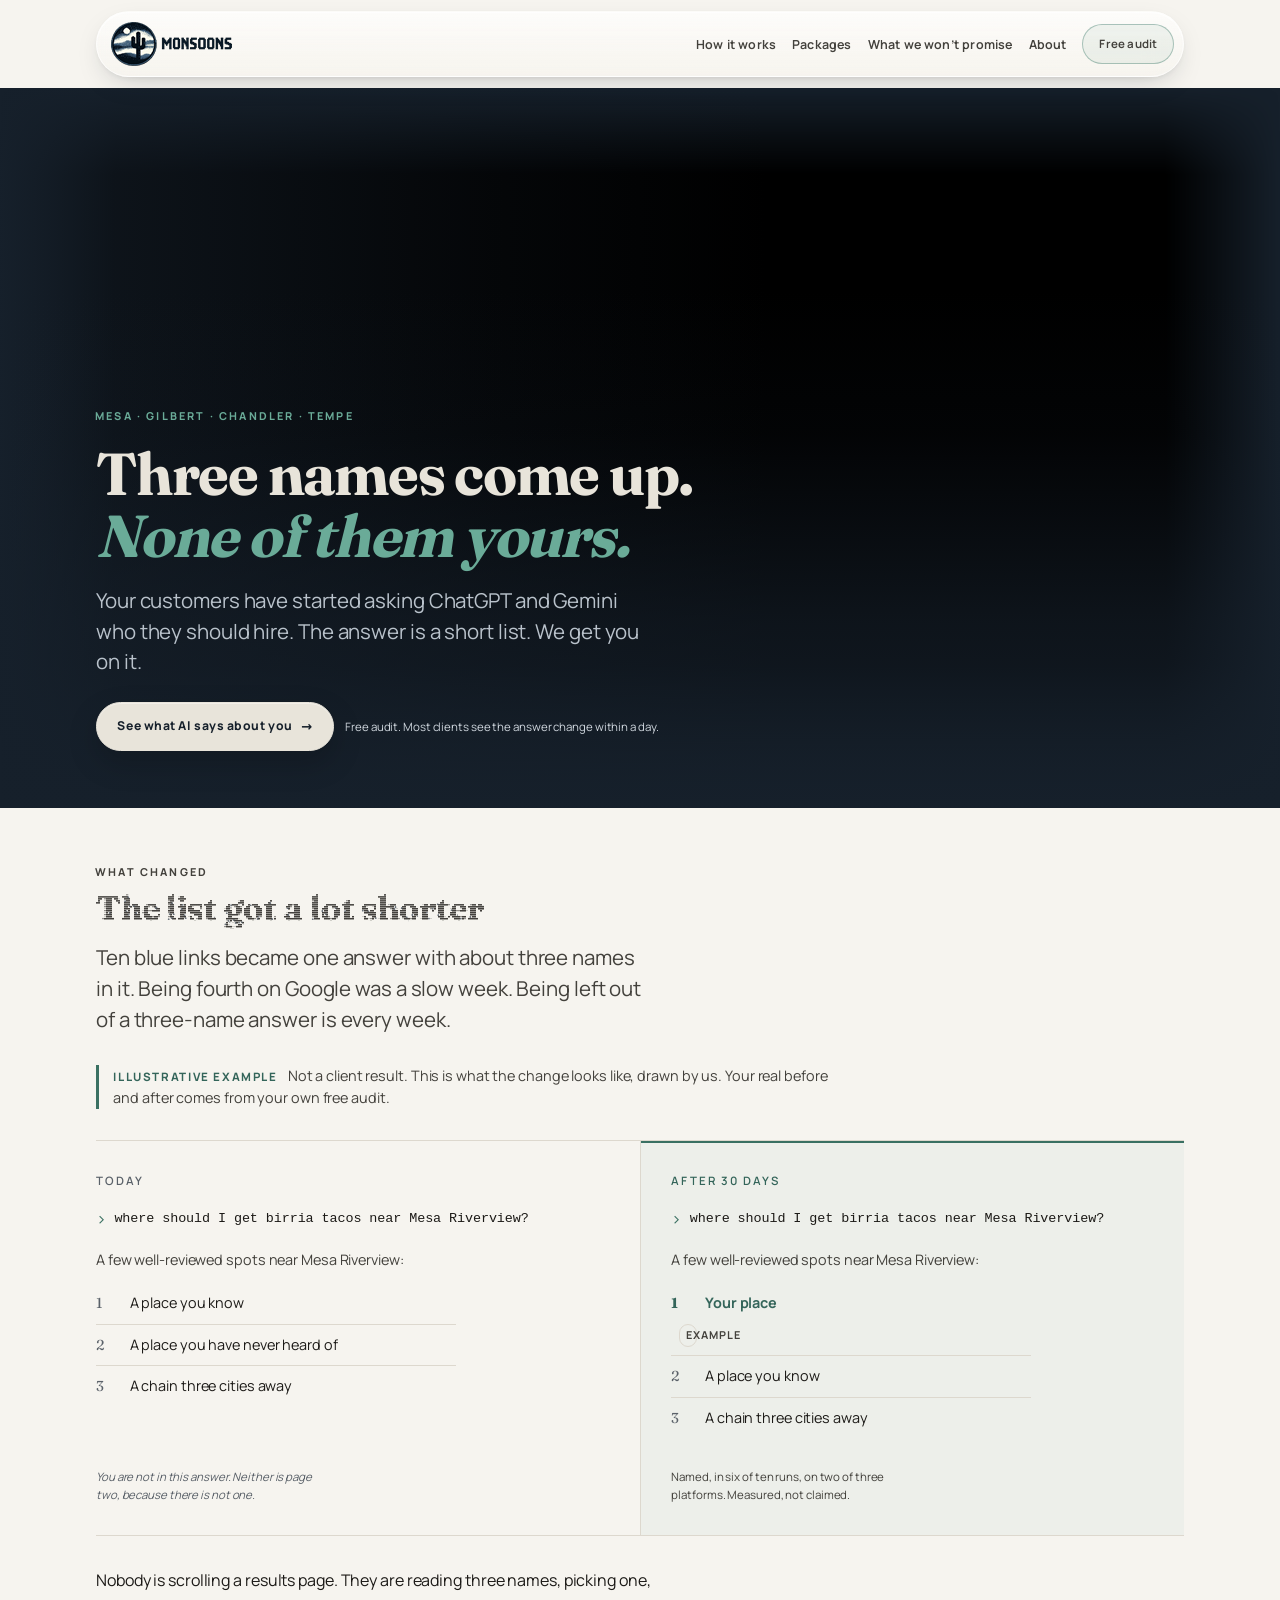
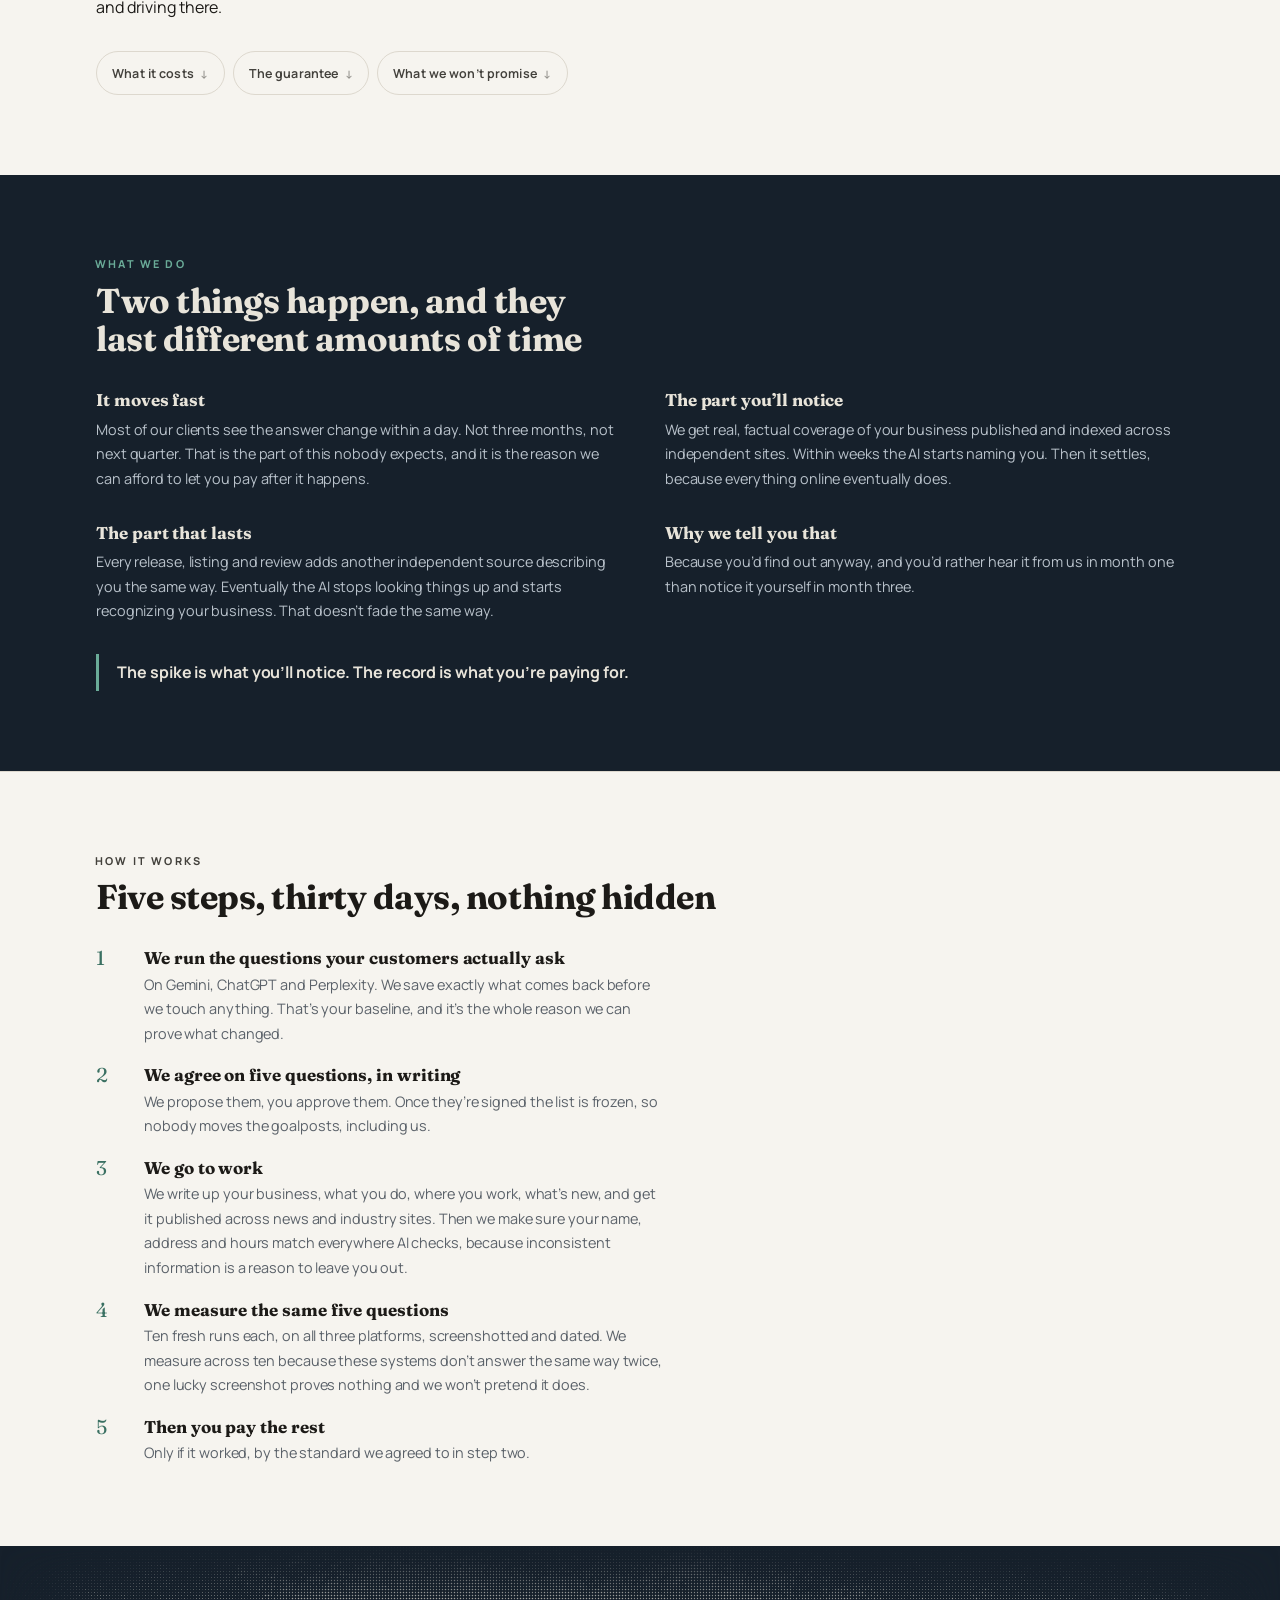
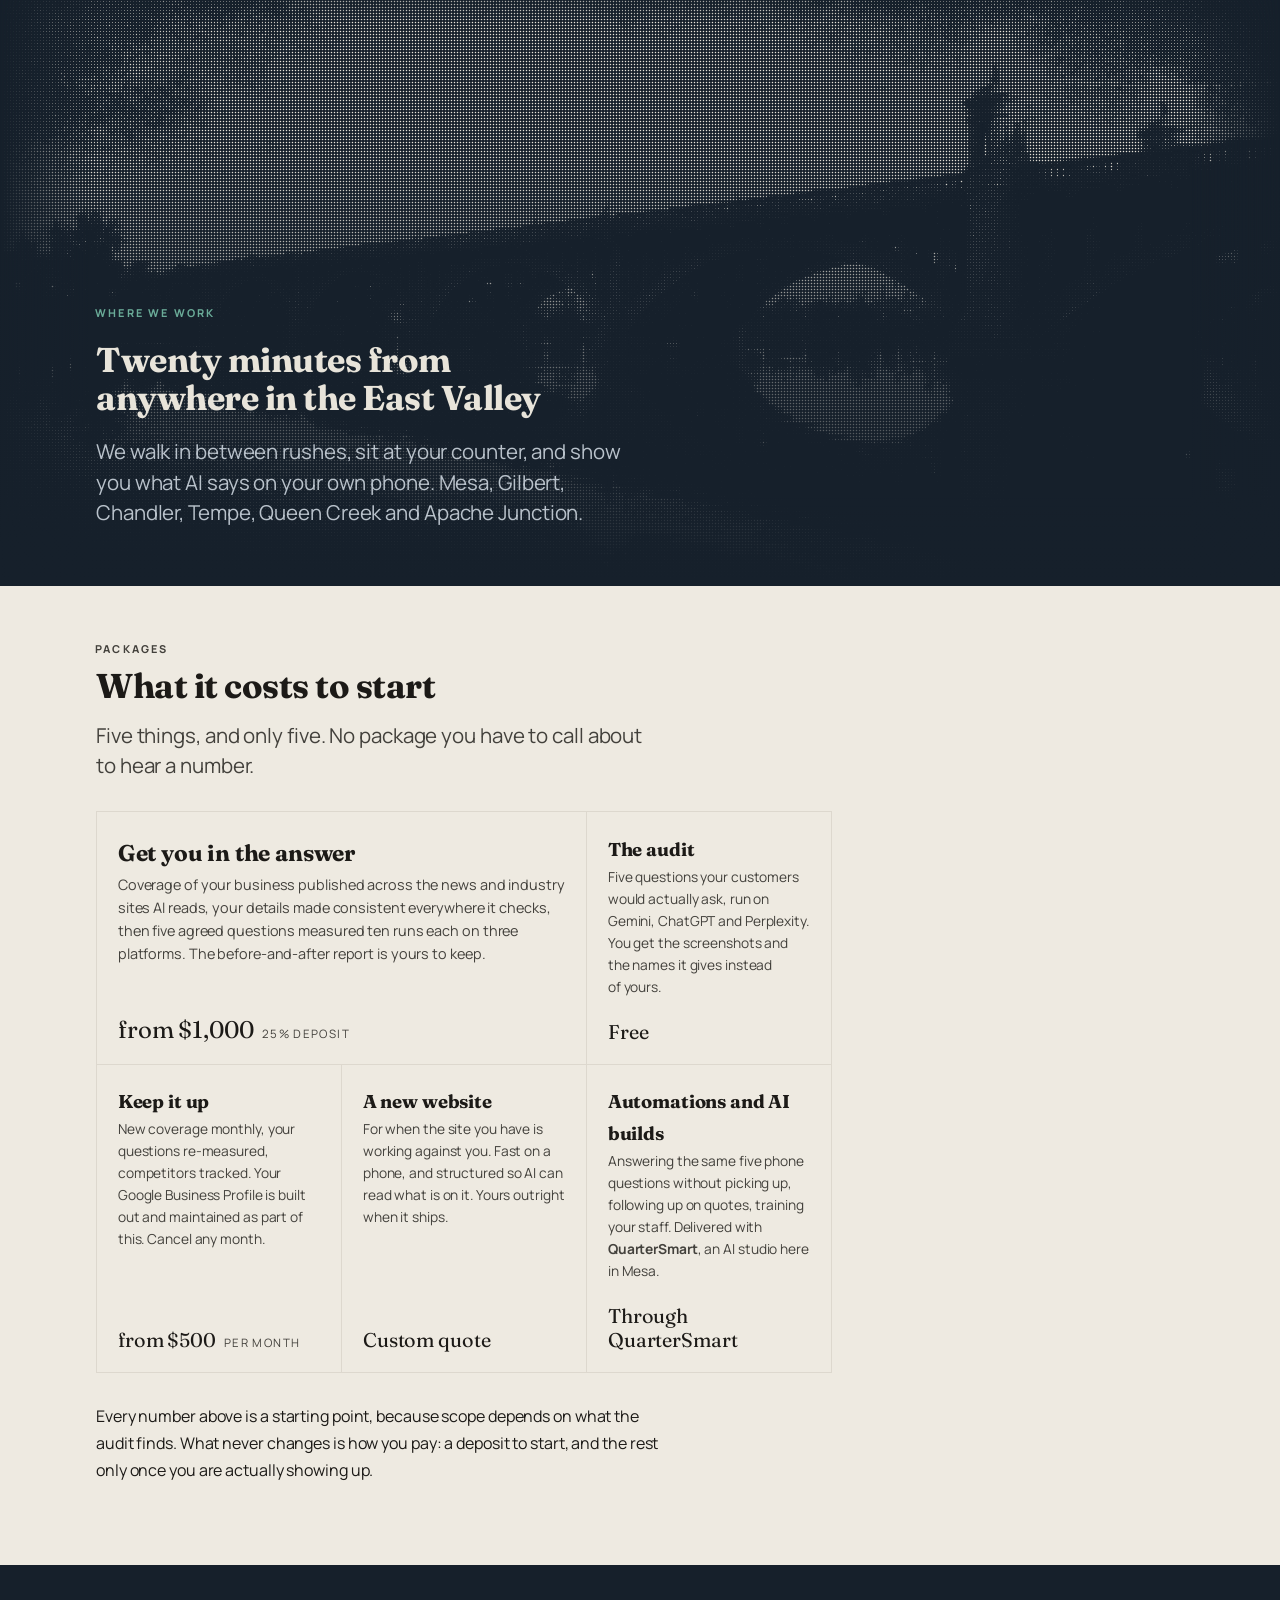
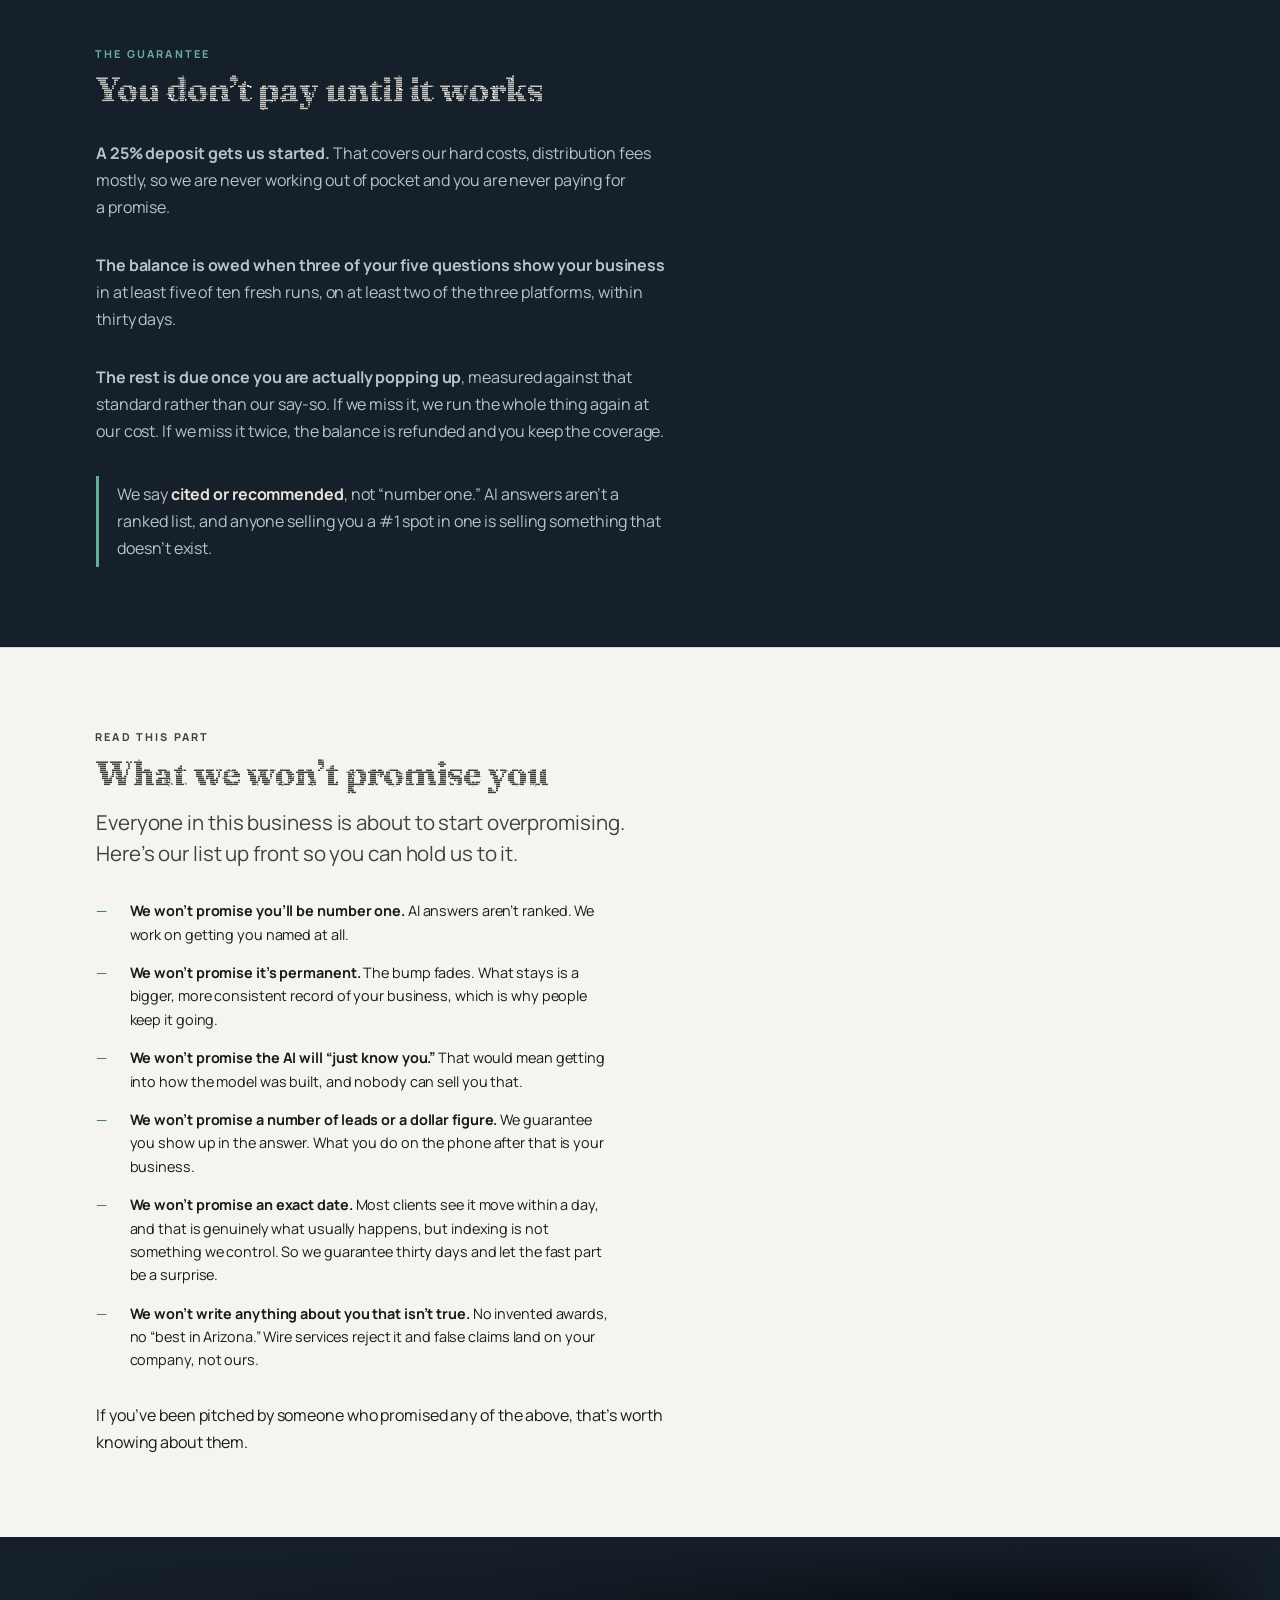
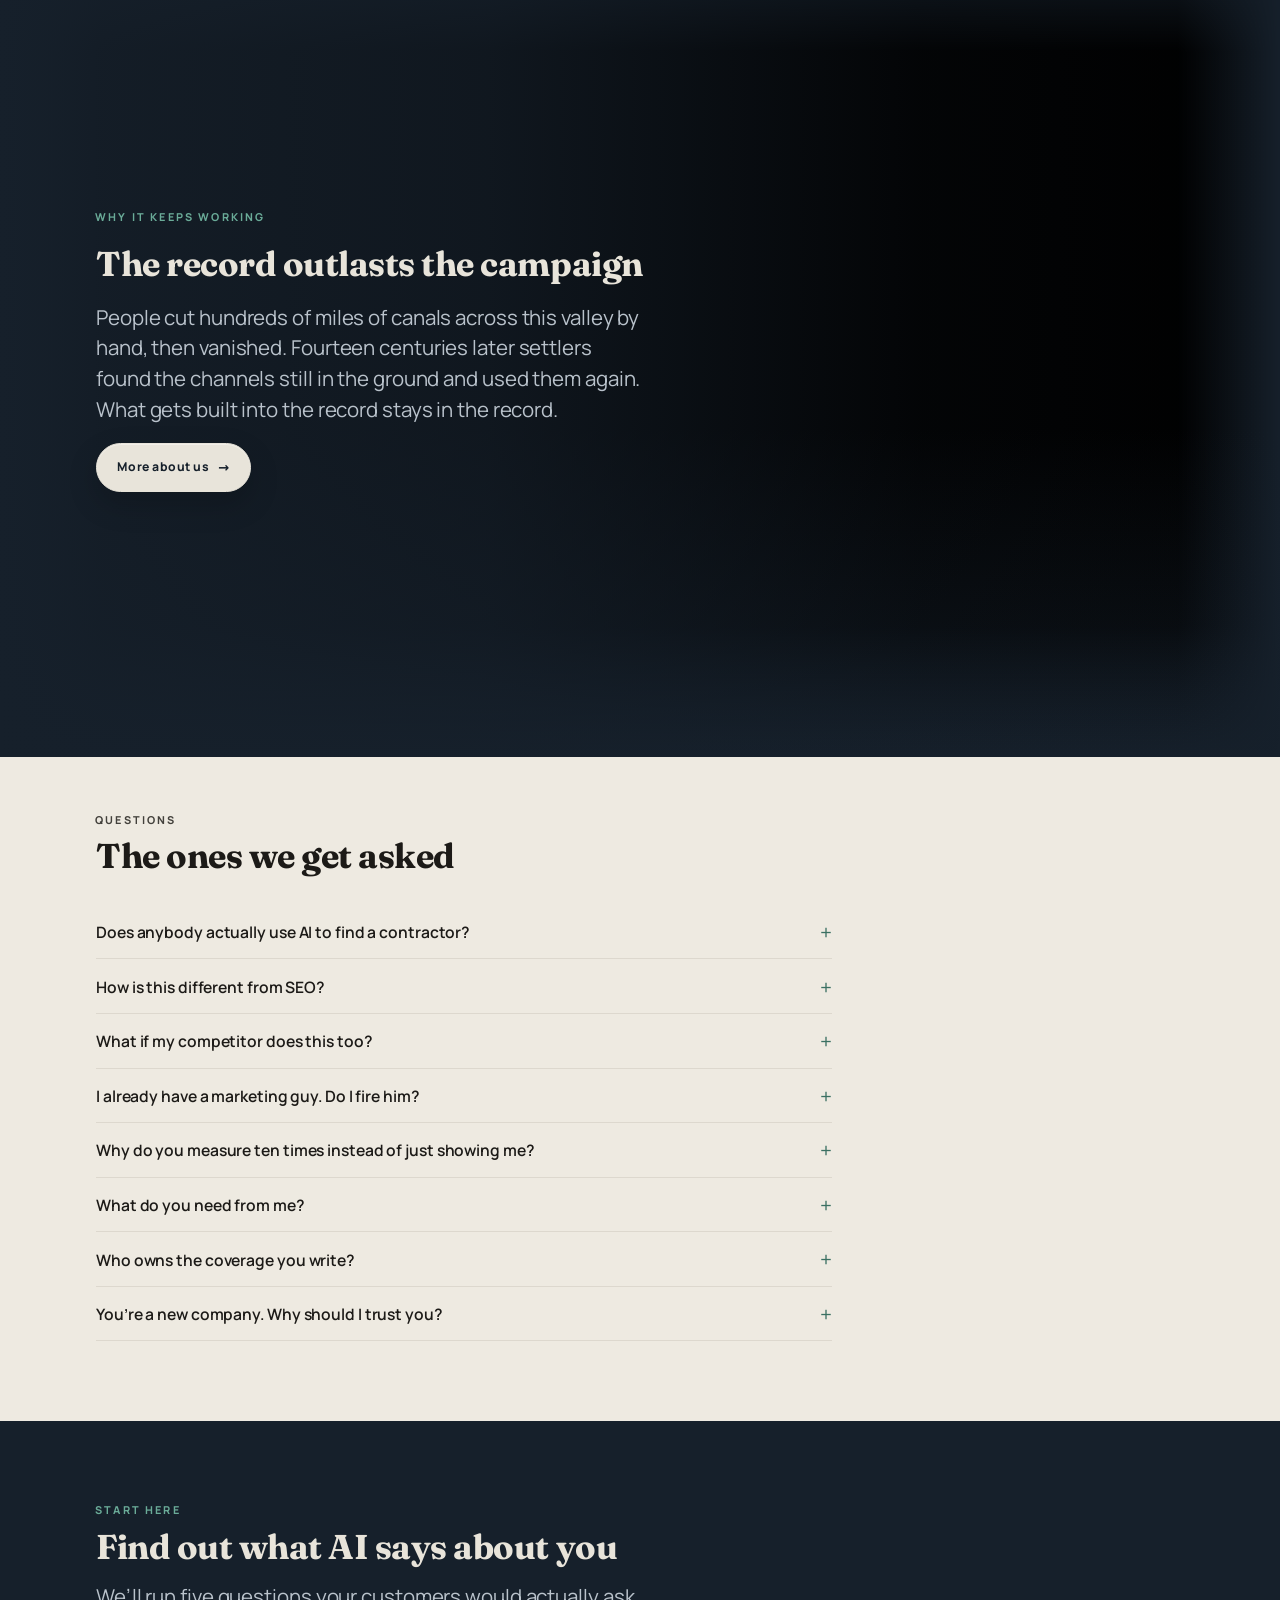
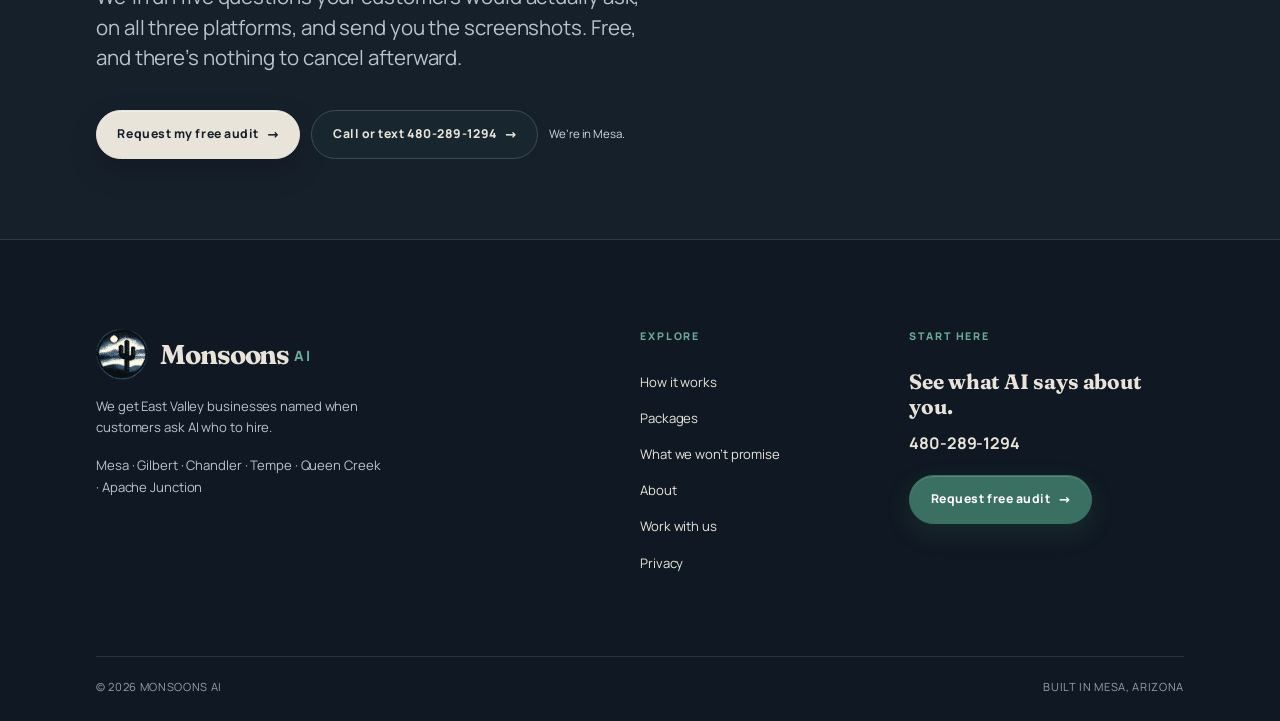
==== commit fc532c52: "Audit P1.9 + P1.7: move the illustration label above the panel, size the wordmark P1.9. The disclaim" ====
--- a/index.html
+++ b/index.html
@@ -108,8 +108,10 @@
     <nav class="nav" aria-label="Primary">
       <div class="nav__inner">
         <a class="nav__brand" href="./index.html" aria-label="Monsoons home">
-          <img class="nav__lockup" src="./assets/logo-wordmark.png" alt="Monsoons"
-               width="330" height="120" />
+          <img class="nav__lockup"
+               src="./assets/logo-wordmark-44.png"
+               srcset="./assets/logo-wordmark-44.png 1x, ./assets/logo-wordmark-88.png 2x"
+               alt="Monsoons" width="121" height="44" />
         </a>
         <div class="nav__panel" id="nav-menu">
           <div class="nav__links">
@@ -155,6 +157,11 @@
           </p>
         </div>
 
+        <p class="ba__label">
+          <span>Illustrative example</span> Not a client result. This is what the
+          change looks like, drawn by us. Your real before and after comes from your
+          own free audit.
+        </p>
         <div class="ba">
           <div class="answer answer--before">
             <p class="answer__state">Today</p>
@@ -178,7 +185,7 @@
             <div class="answer__body">
               <p>A few well-reviewed spots near Mesa Riverview:</p>
               <ol class="answer__list">
-                <li class="is-you">Your place</li>
+                <li class="is-you">Your place <span class="is-you__tag">example</span></li>
                 <li>A place you know</li>
                 <li>A chain three cities away</li>
               </ol>
@@ -188,10 +195,6 @@
             </p>
           </div>
         </div>
-        <p class="ba__note">
-          An illustration of the work, not a screenshot. Real before-and-after comes
-          from your audit.
-        </p>
 
         <p>
           Nobody is scrolling a results page. They are reading three names, picking one,
--- a/assets/site.css
+++ b/assets/site.css
@@ -1607,11 +1607,47 @@
 .answer--after .answer__state { color: var(--verdigris-text); }
 .answer--after .answer__you { color: var(--ink-2); font-style: normal; }
 
-.ba__note {
+/* The honesty label for the before/after pair.
+   It sits ABOVE the panels, not below them: this is the one element on the site
+   that could be mistaken for a client result, and a disclaimer placed under the
+   thing it disclaims is the standard way to have one nobody reads.
+   Not italic and not grey — those are the styles a reader has learned to skip.
+   The verdigris rule ties it to the panel it belongs to. */
+.ba__label {
+  max-width: 46rem;
+  font-size: var(--t-sm);
+  line-height: 1.55;
+  color: var(--ink-2);
+  border-left: 3px solid var(--verdigris);
+  padding-left: 0.9rem;
+}
+.ba__label span {
+  display: inline-block;
   font-size: var(--t-xs);
-  color: var(--slate);
-  font-style: italic;
-  max-width: 46ch;
+  font-weight: 750;
+  letter-spacing: 0.14em;
+  text-transform: uppercase;
+  color: var(--verdigris-text);
+  margin-right: 0.45rem;
+}
+/* On the illustrative row itself, for anyone who scrolls straight into the panel
+   and never sees the label above it. */
+.is-you__tag {
+  font-family: var(--body);
+  /* 0.68rem, not 0.62. The audit noted the small labels were nearing the size a
+     local-business owner has to work to read, and this one carries an honesty
+     disclosure, so it is the wrong place to be clever about scale. */
+  font-size: 0.68rem;
+  font-weight: 700;
+  letter-spacing: 0.1em;
+  text-transform: uppercase;
+  color: var(--ink-2);
+  border: 1px solid var(--line);
+  border-radius: 999px;
+  padding: 0.1rem 0.4rem;
+  margin-left: 0.45rem;
+  vertical-align: 0.12em;
+  white-space: nowrap;
 }
 
 @media (max-width: 700px) {
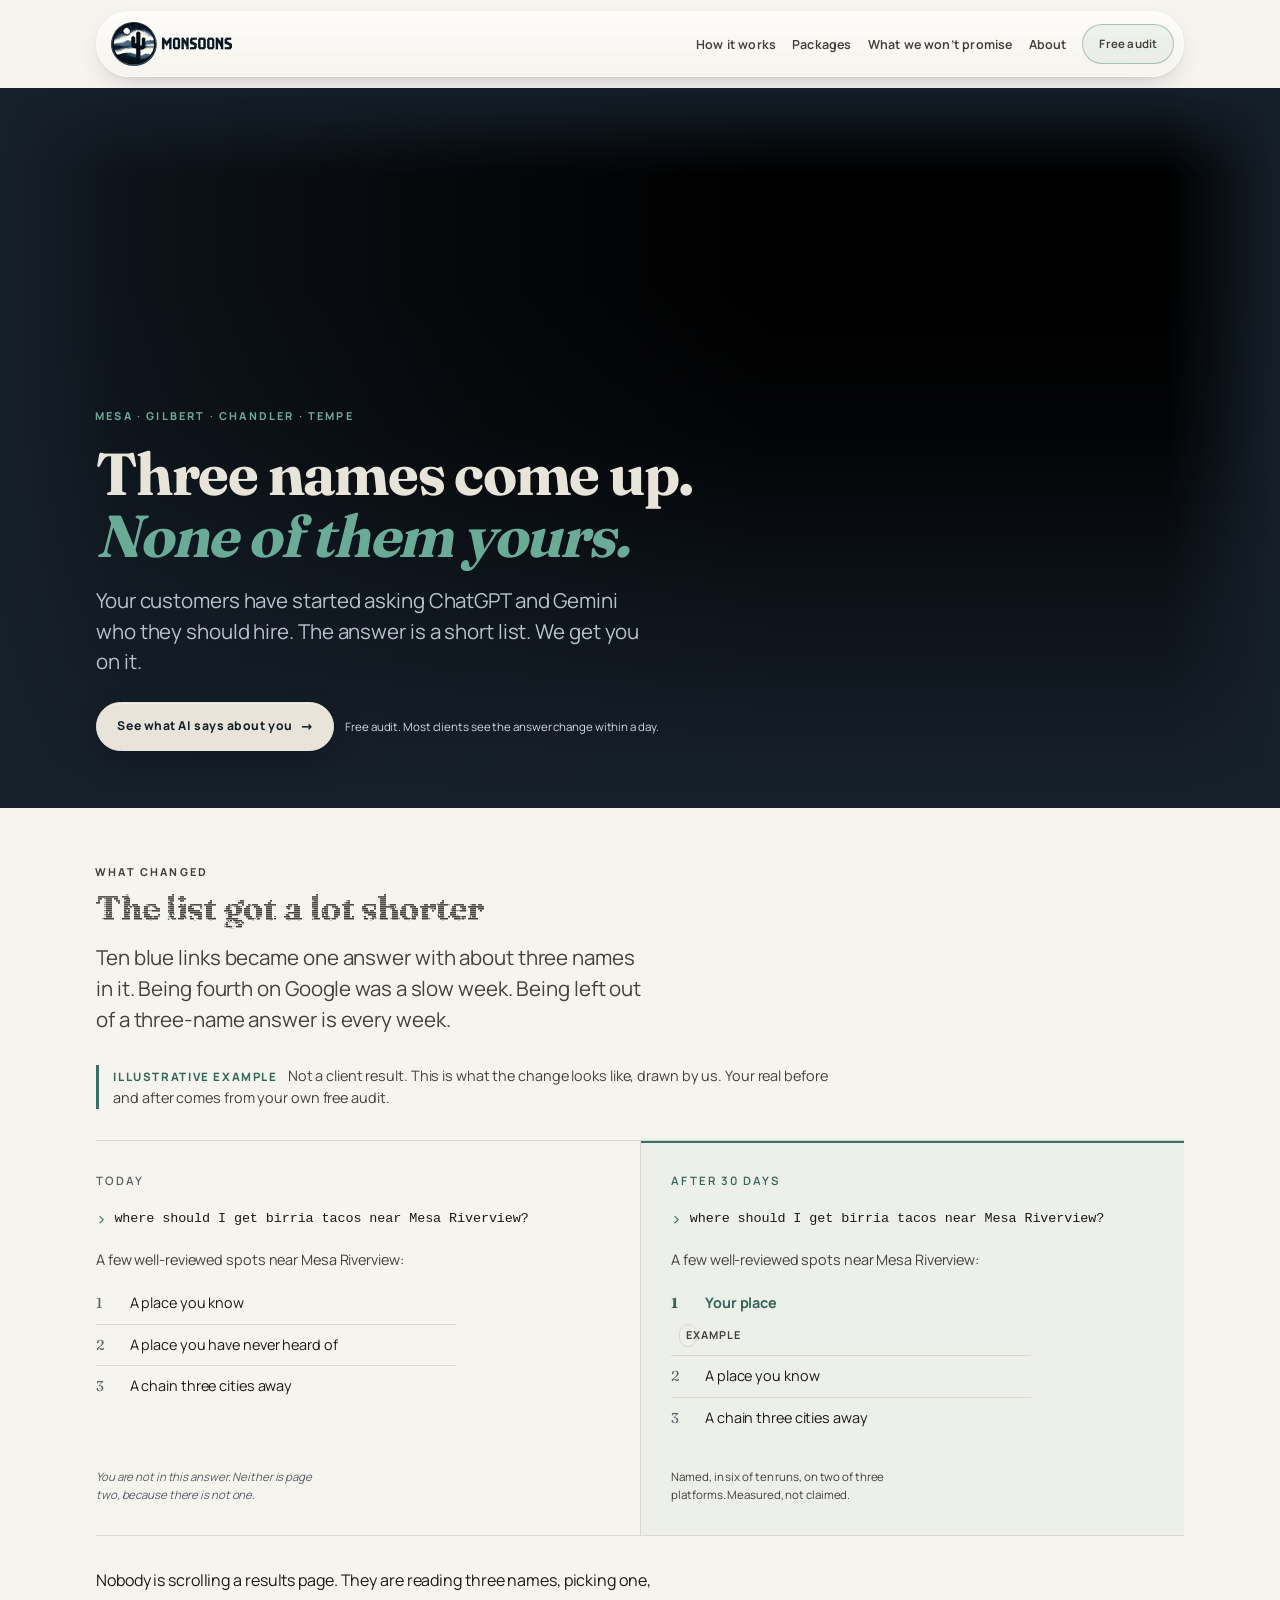
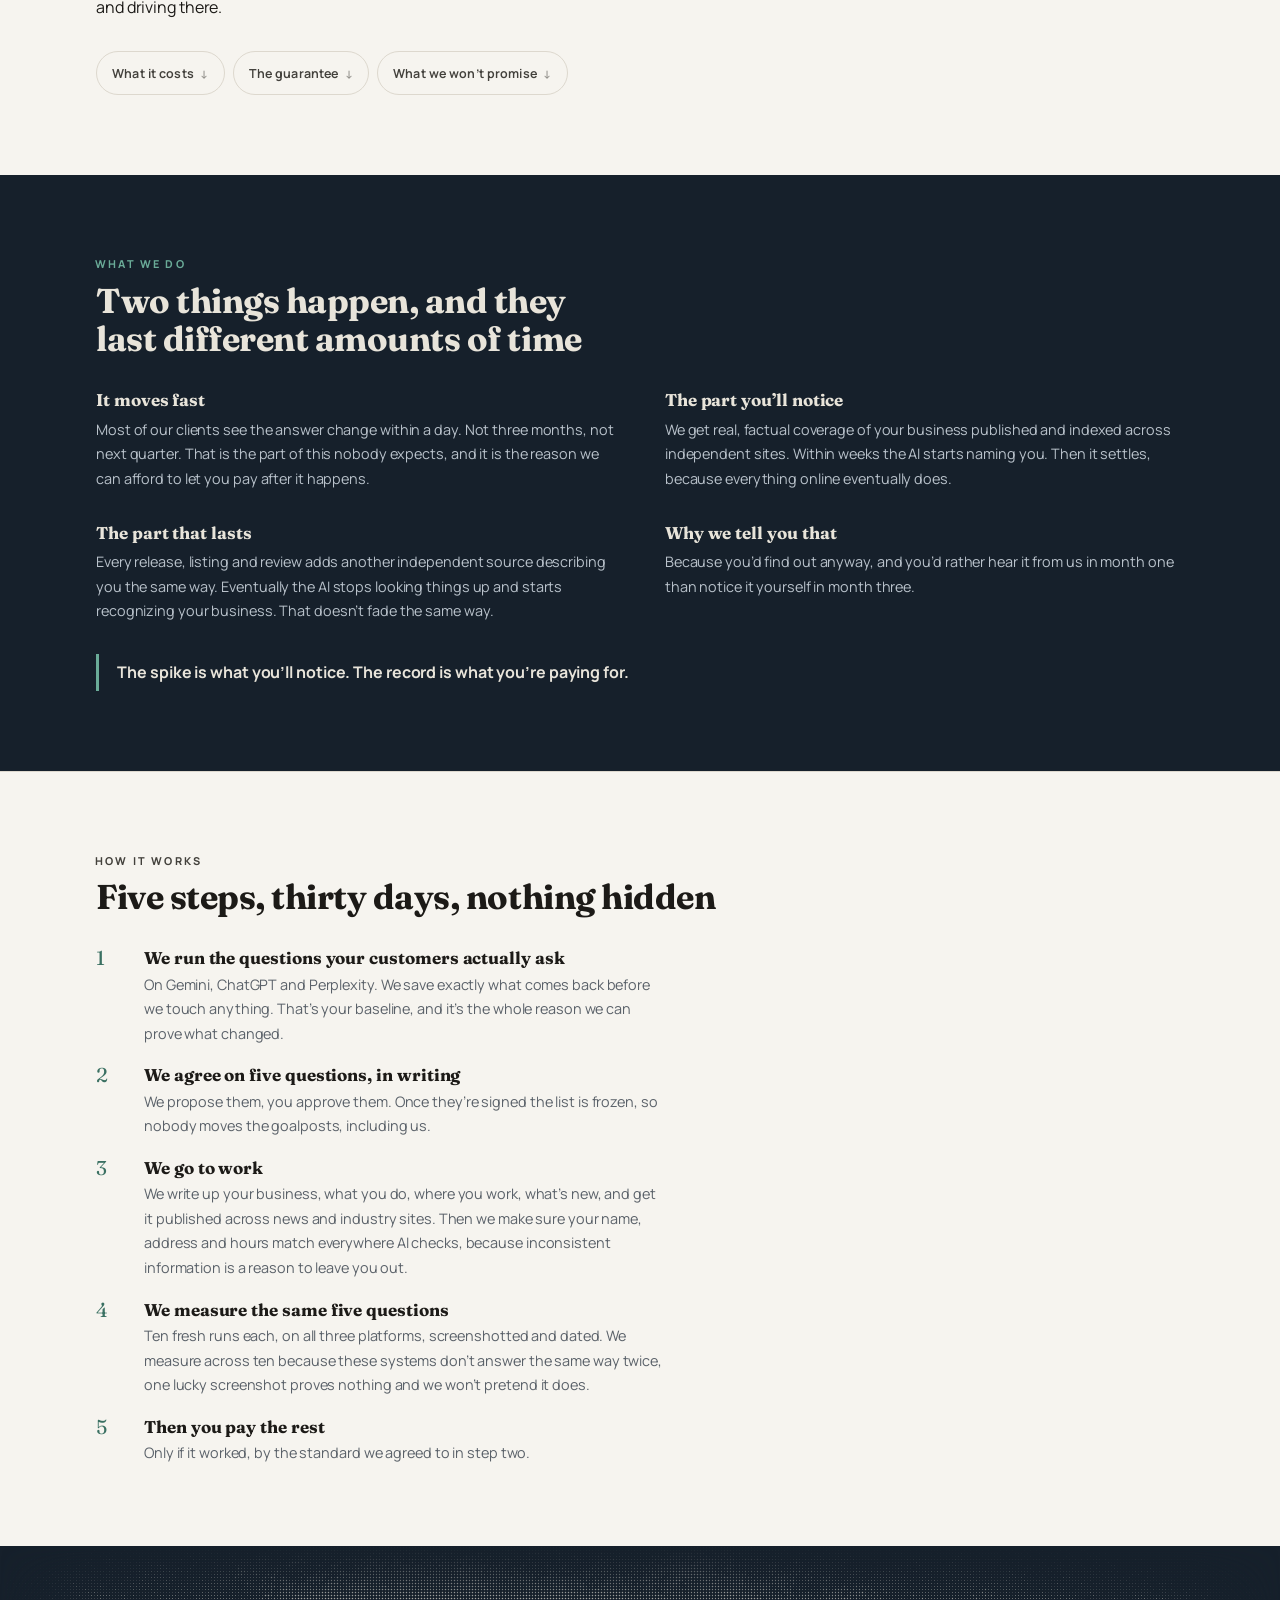
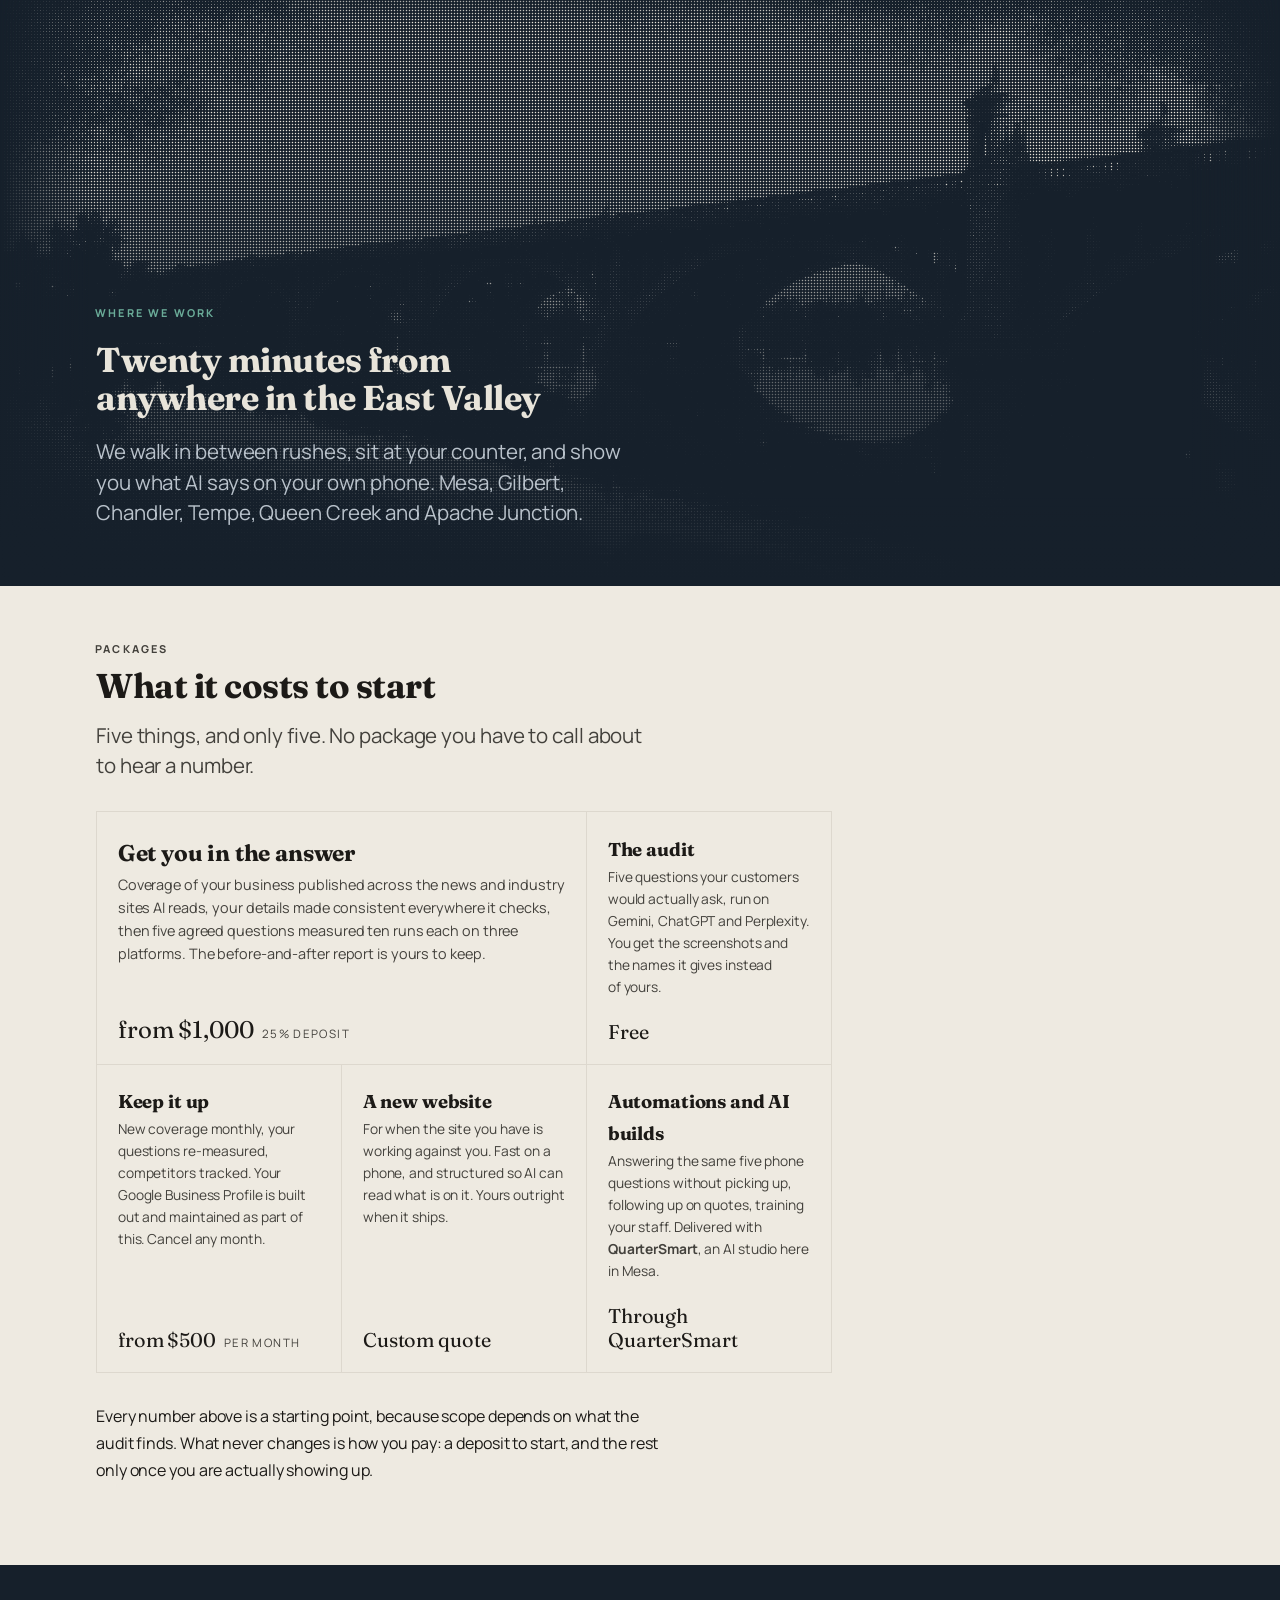
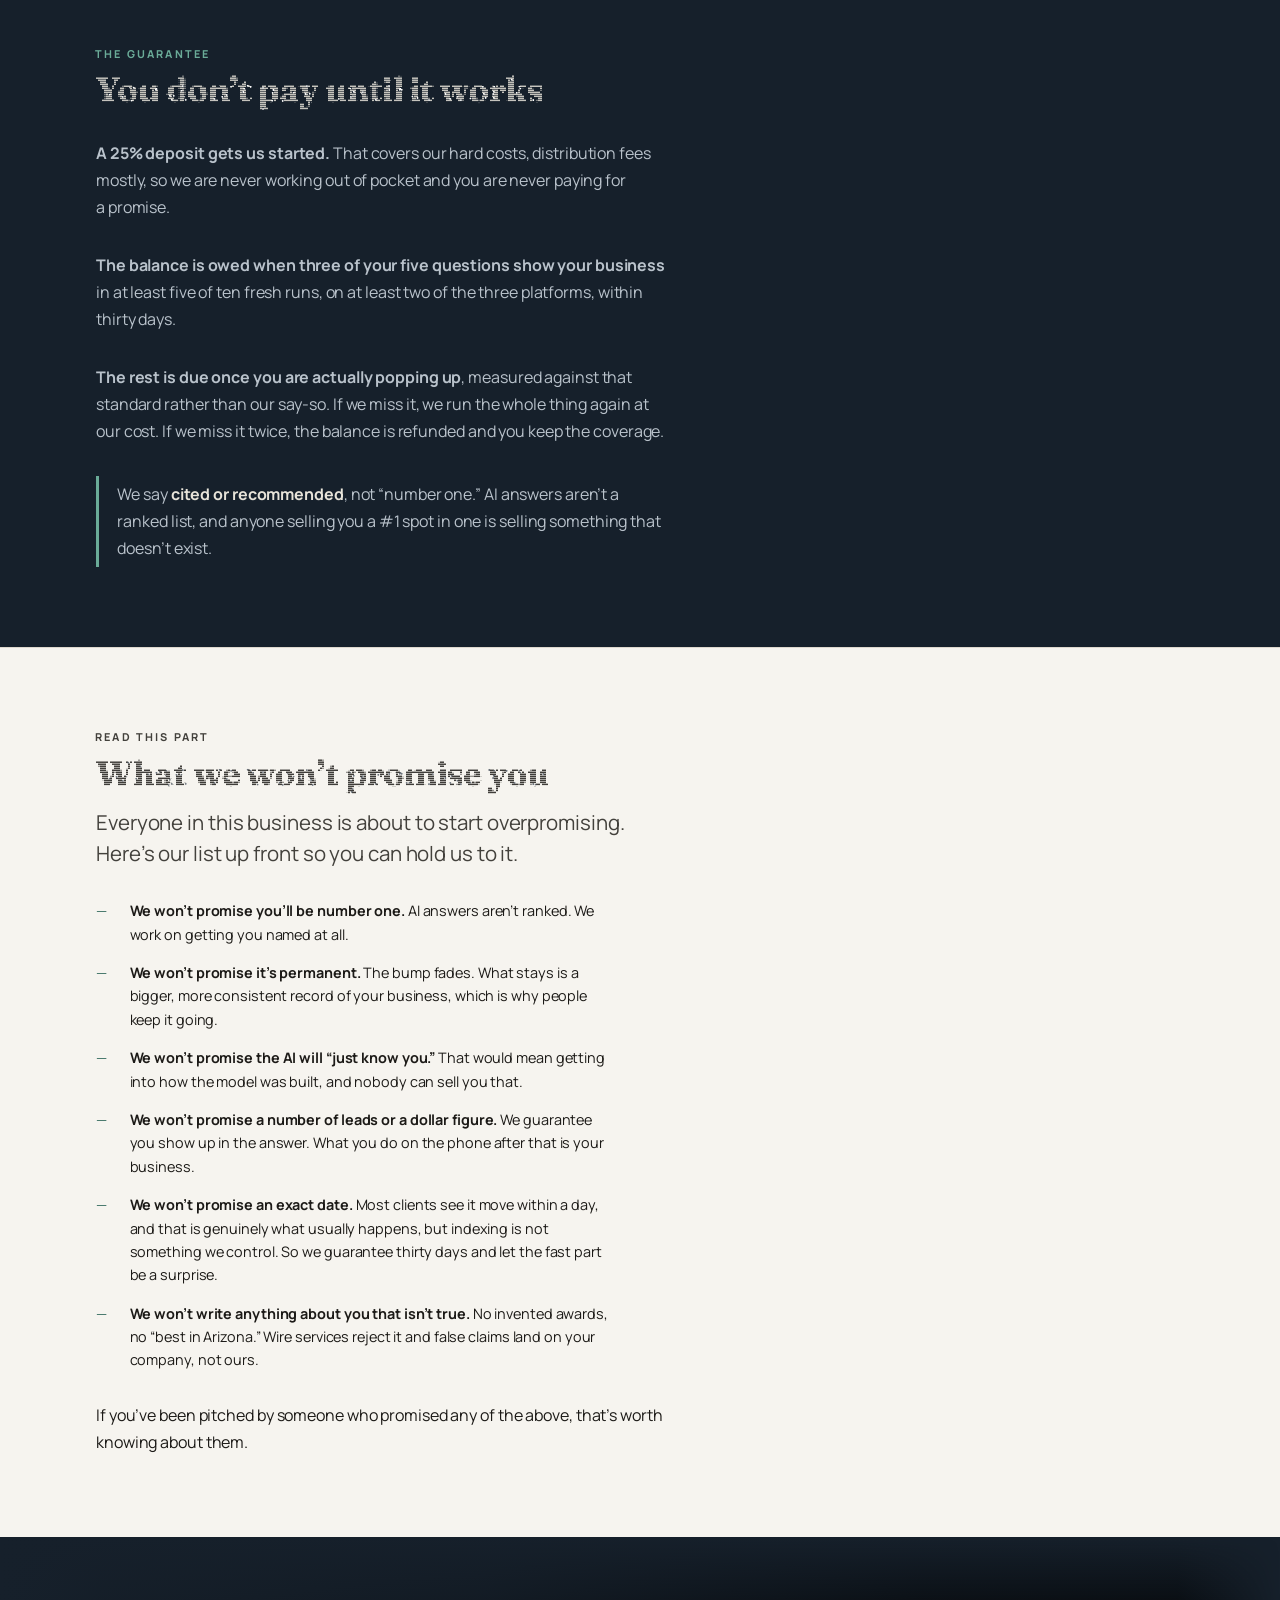
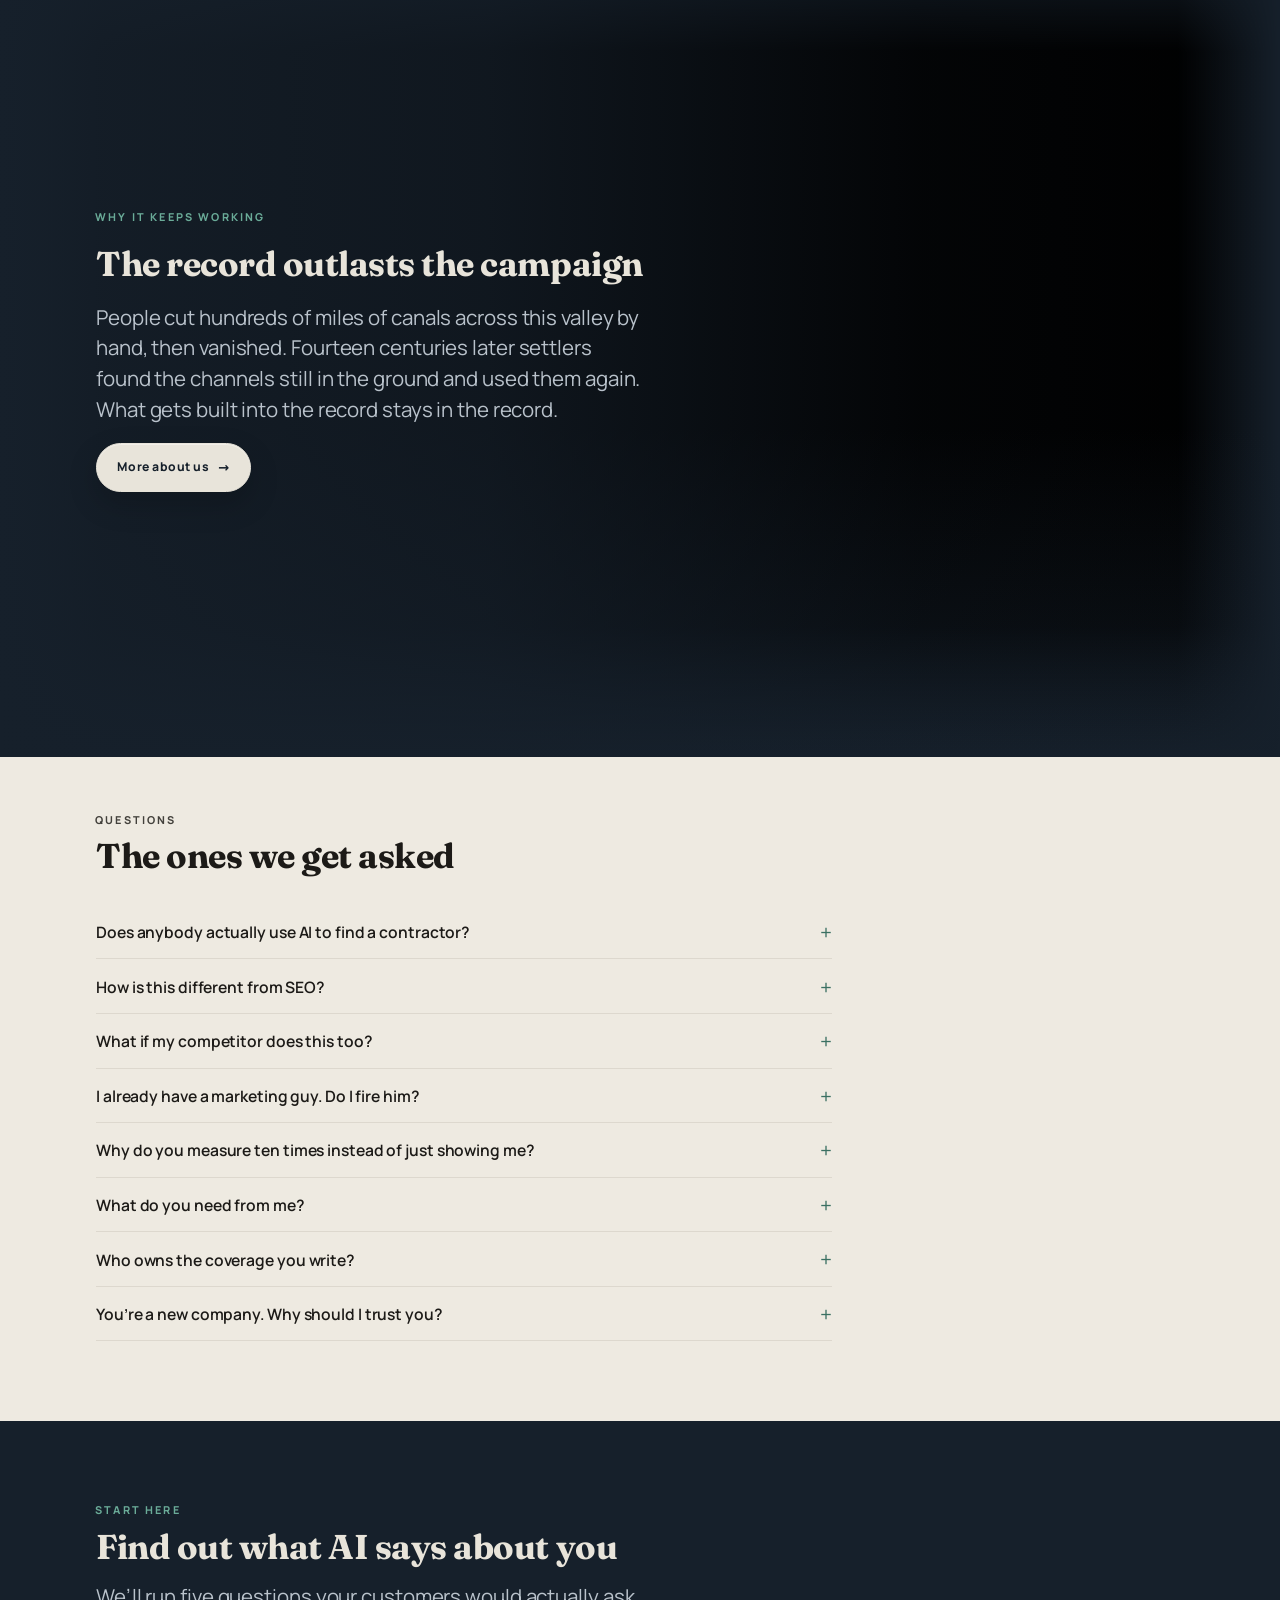
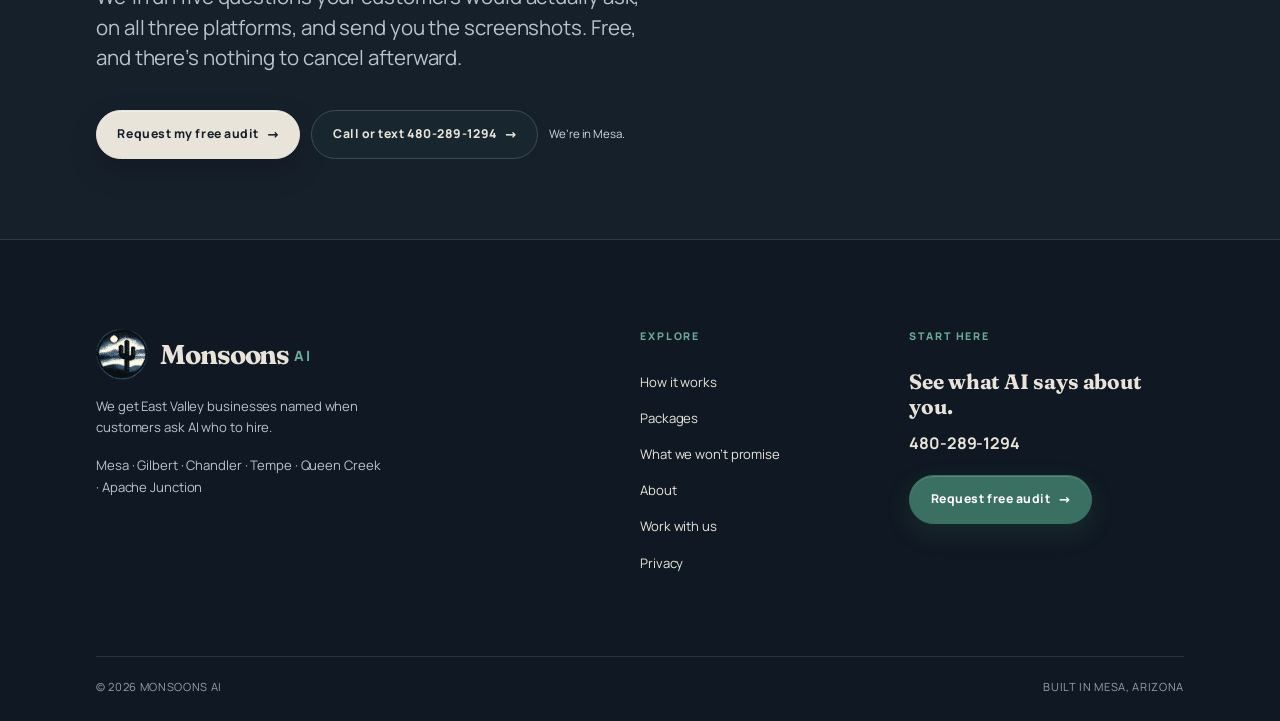
==== commit b6ae931b: "Add Google Search Console verification, both methods Property https://monsoonsai.com/ created in Sea" ====
--- a/index.html
+++ b/index.html
@@ -9,6 +9,7 @@
       content="When someone asks AI who to hire in Mesa, Gilbert, Chandler or Tempe, it answers with a short list of names. We get local businesses onto that list. Free audit, and you don't pay until it works."
     />
     <link rel="canonical" href="https://monsoonsai.com/" />
+    <meta name="google-site-verification" content="AU8RmXya0ojD8cgcqSRaVjYjFUm3UIDRJpVDBVKu7qU" />
     <link rel="icon" href="./assets/favicon-32.png" />
     <link rel="apple-touch-icon" href="./assets/apple-touch-icon.png" />
     <link rel="preload" href="./assets/fonts/Fraunces-var.woff2" as="font" type="font/woff2" crossorigin />
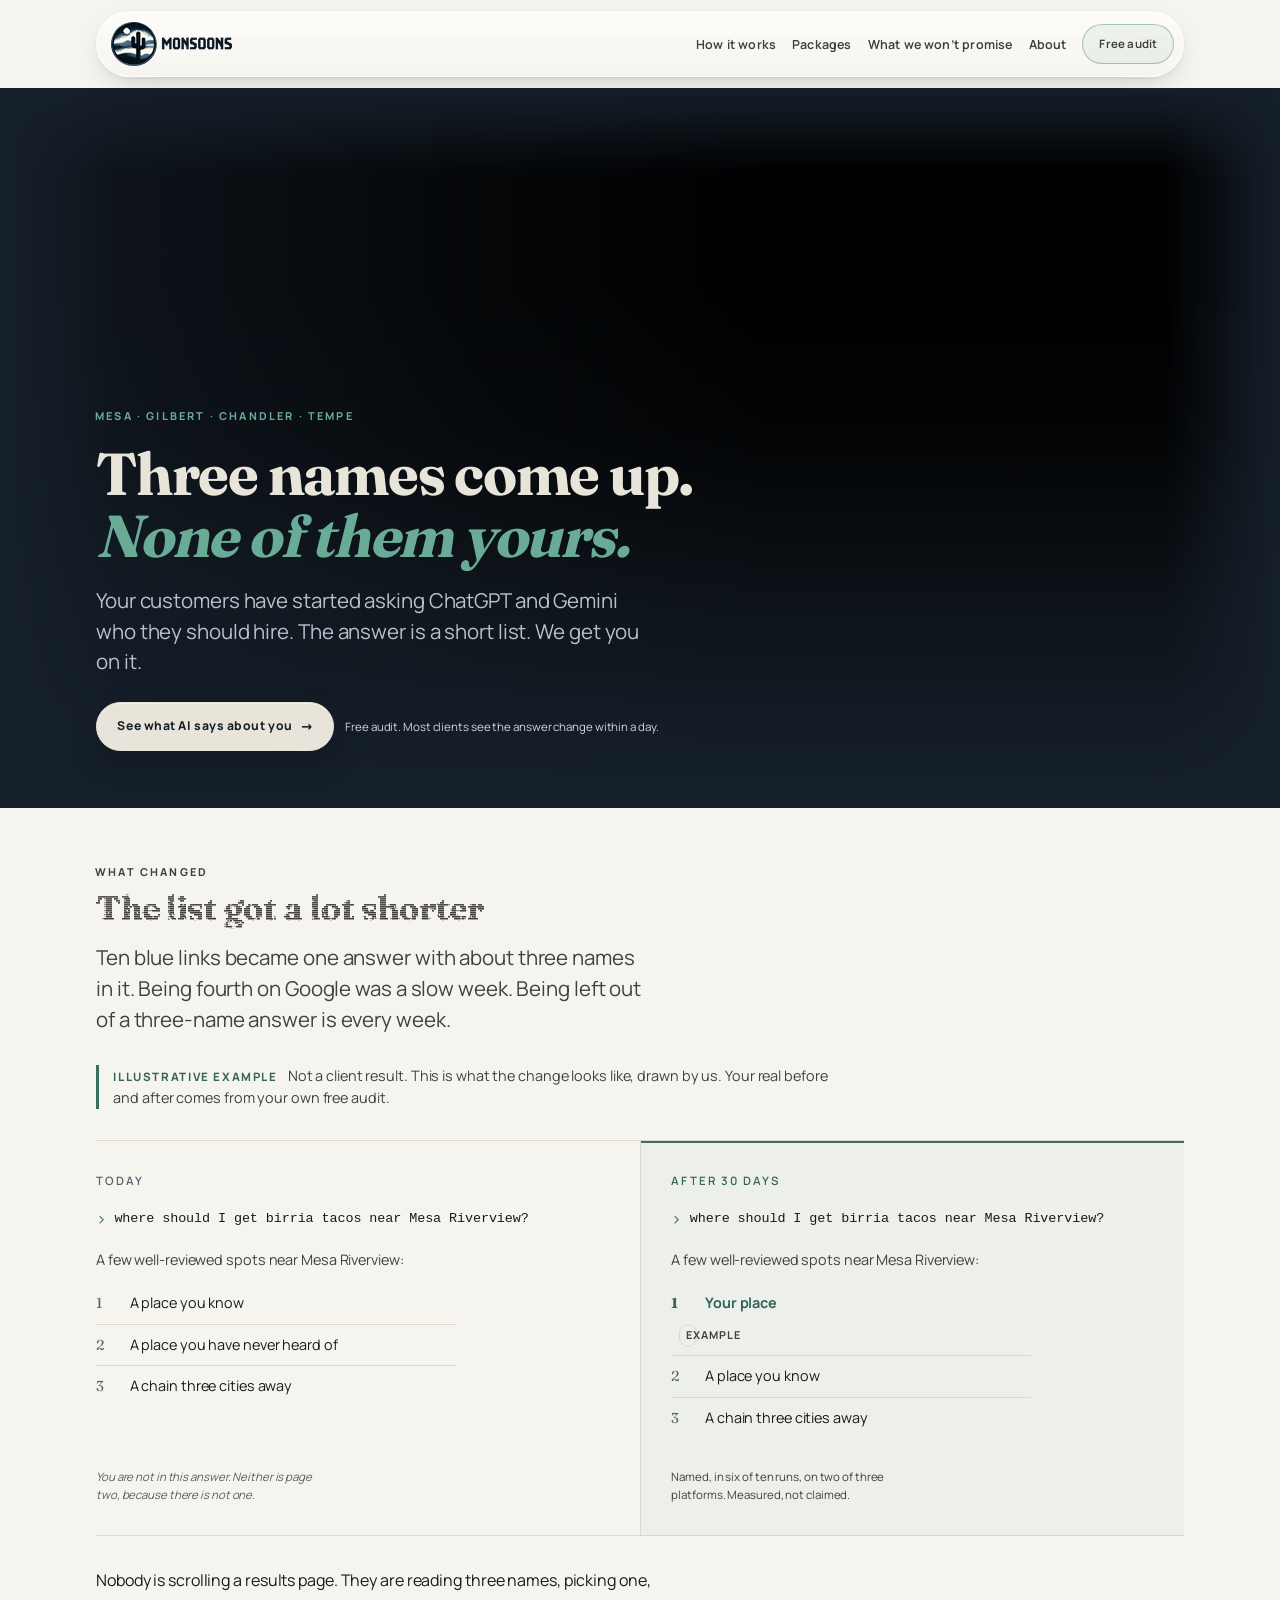
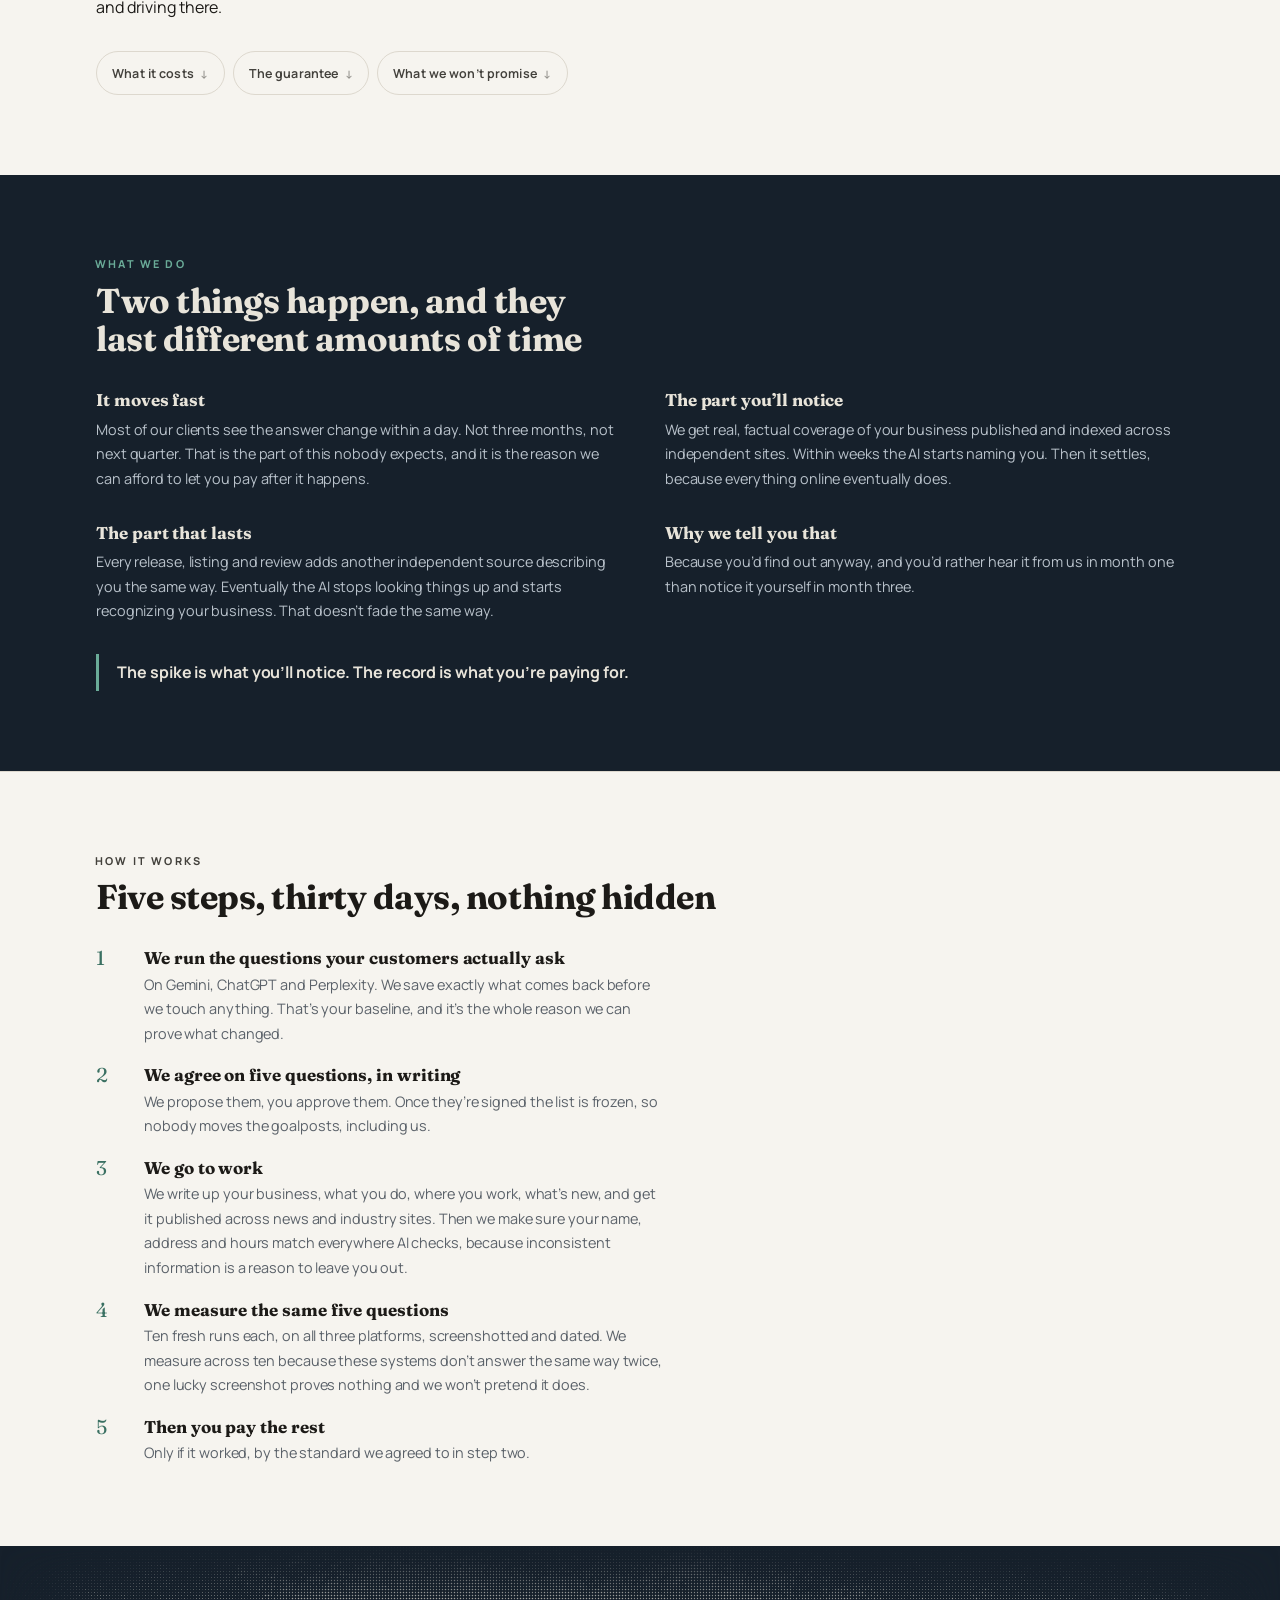
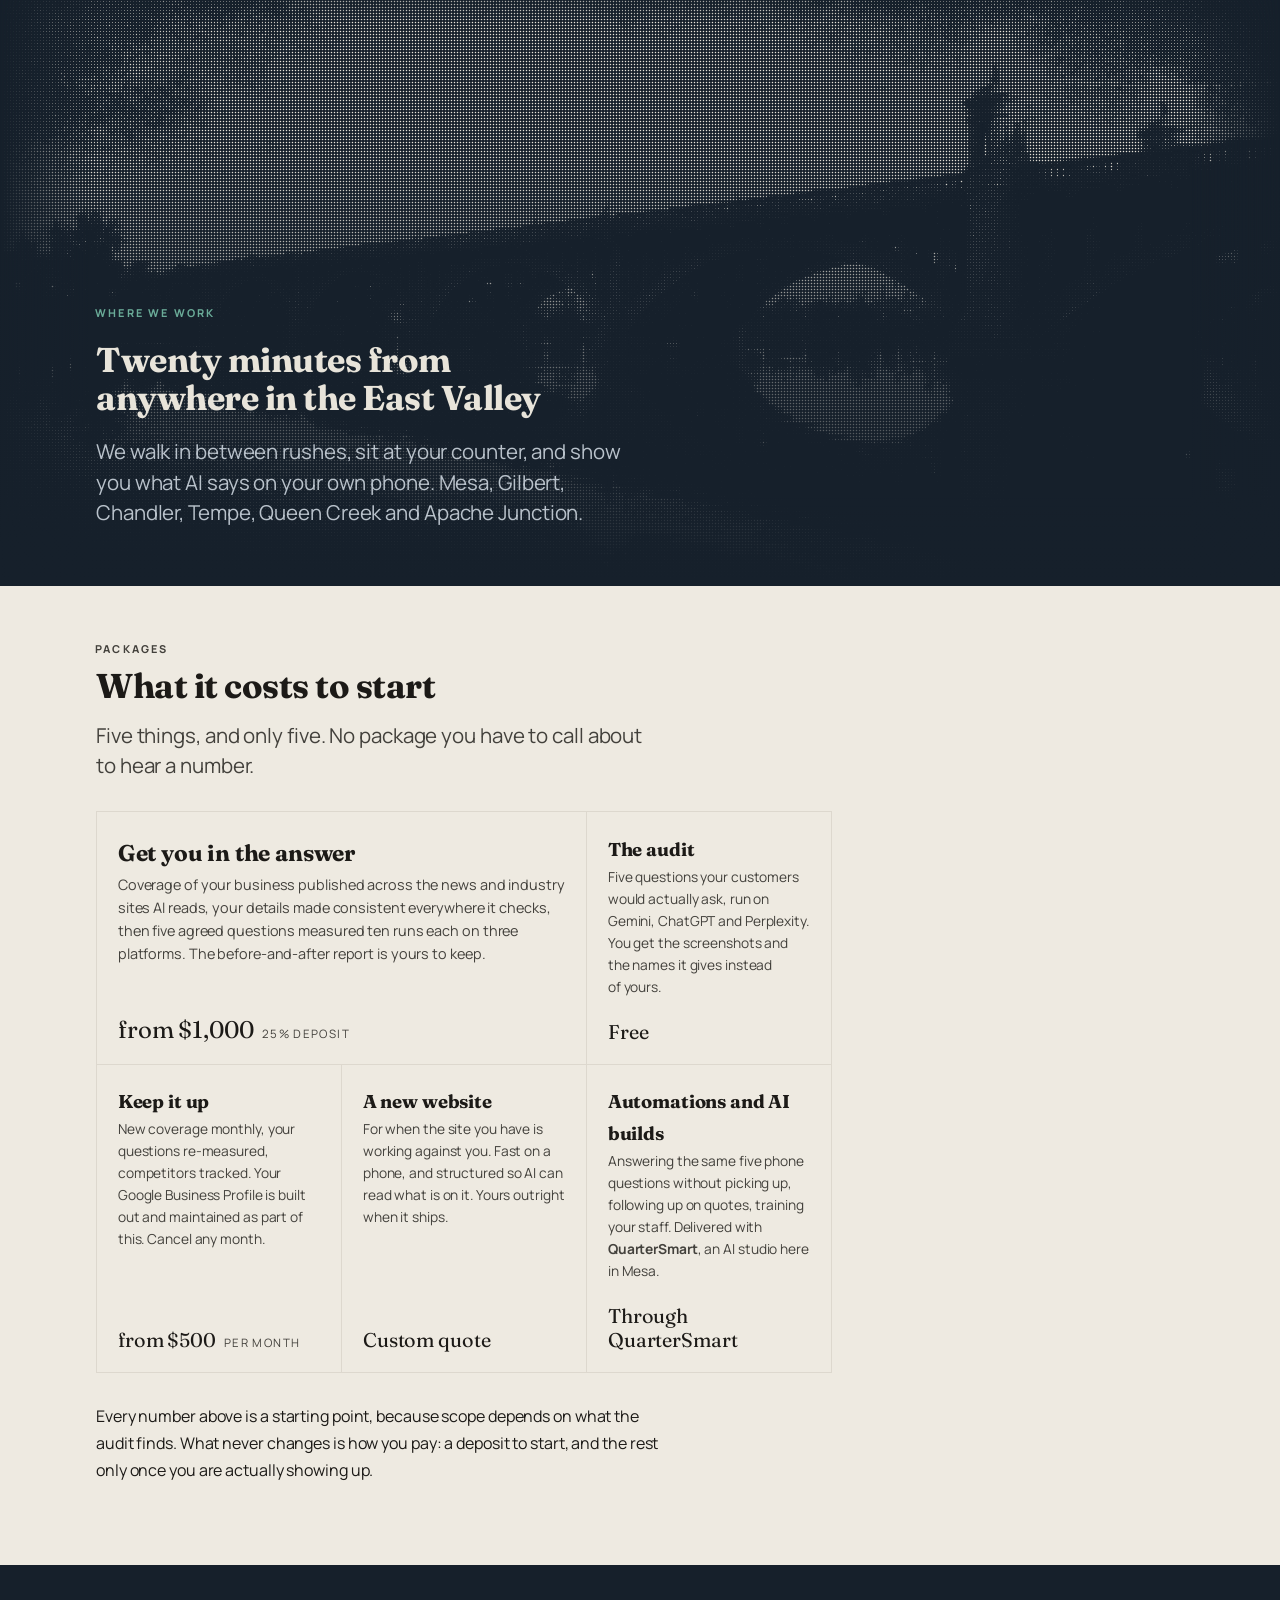
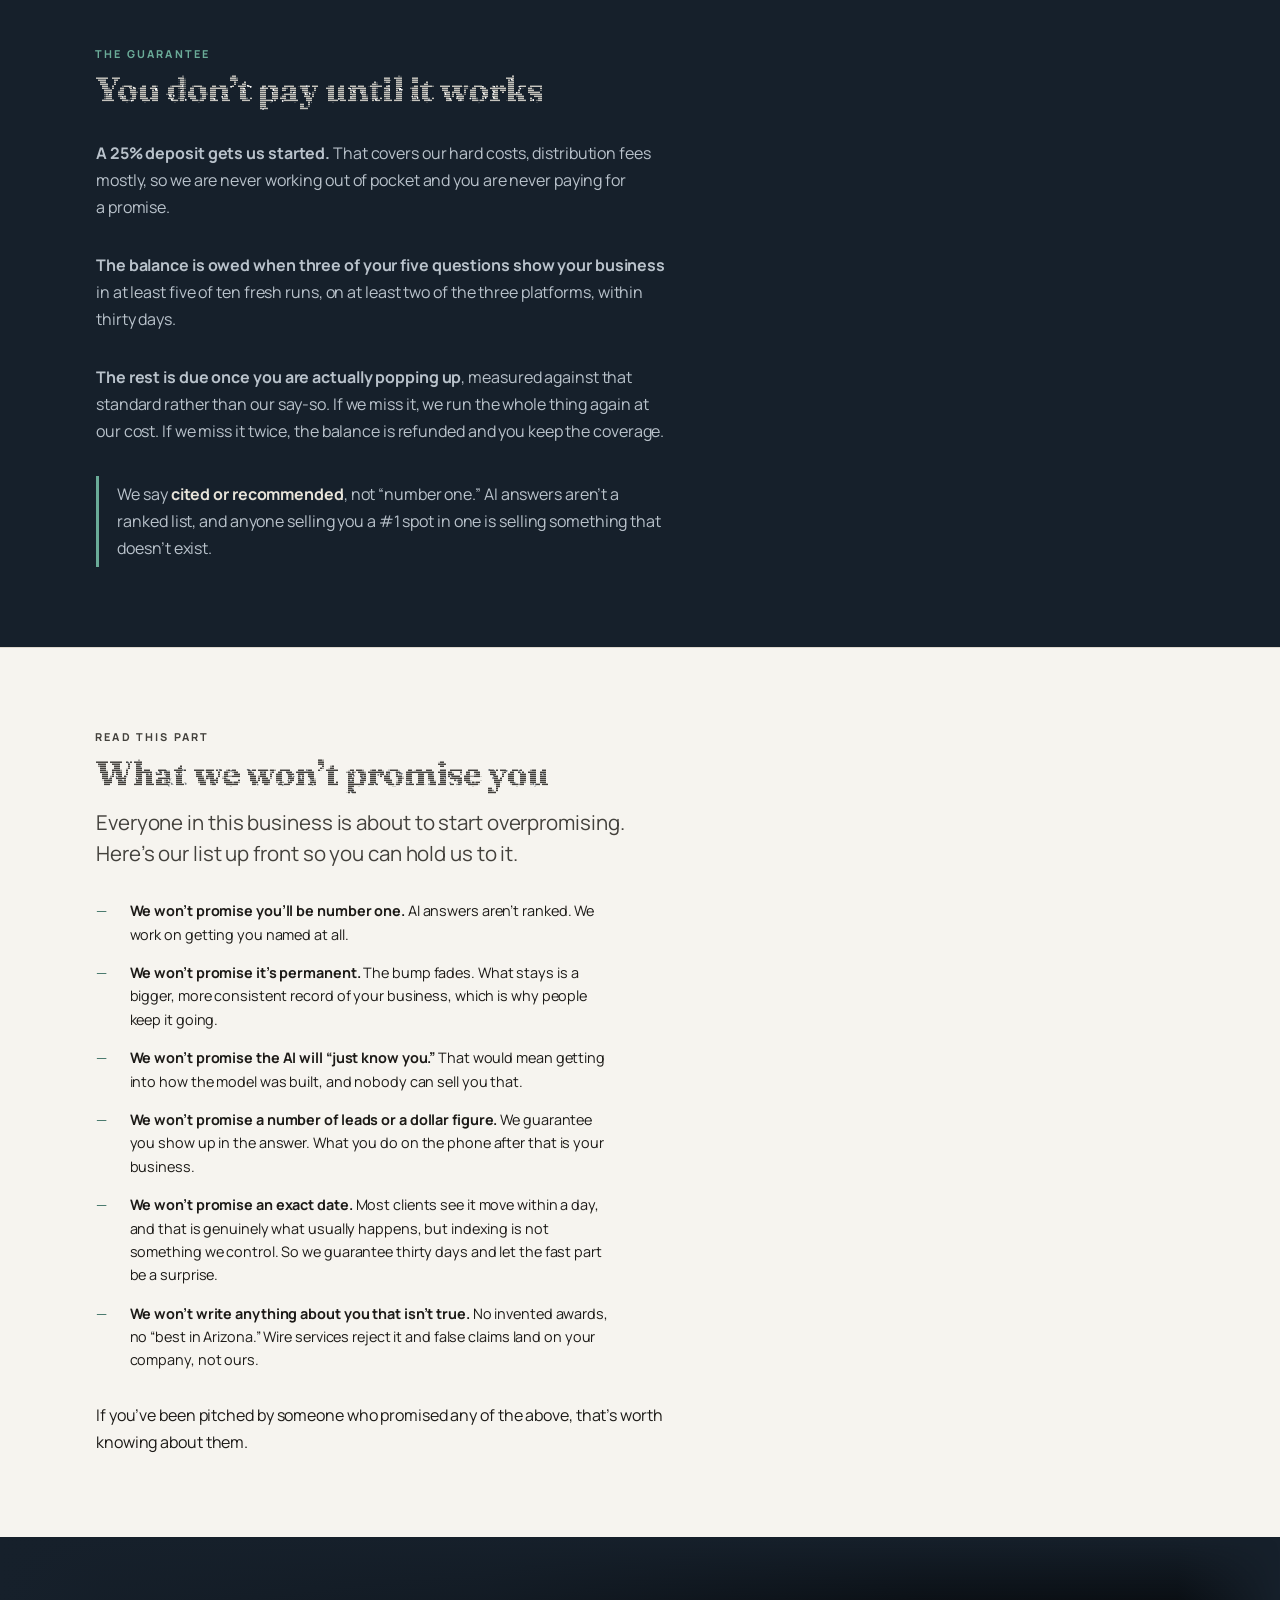
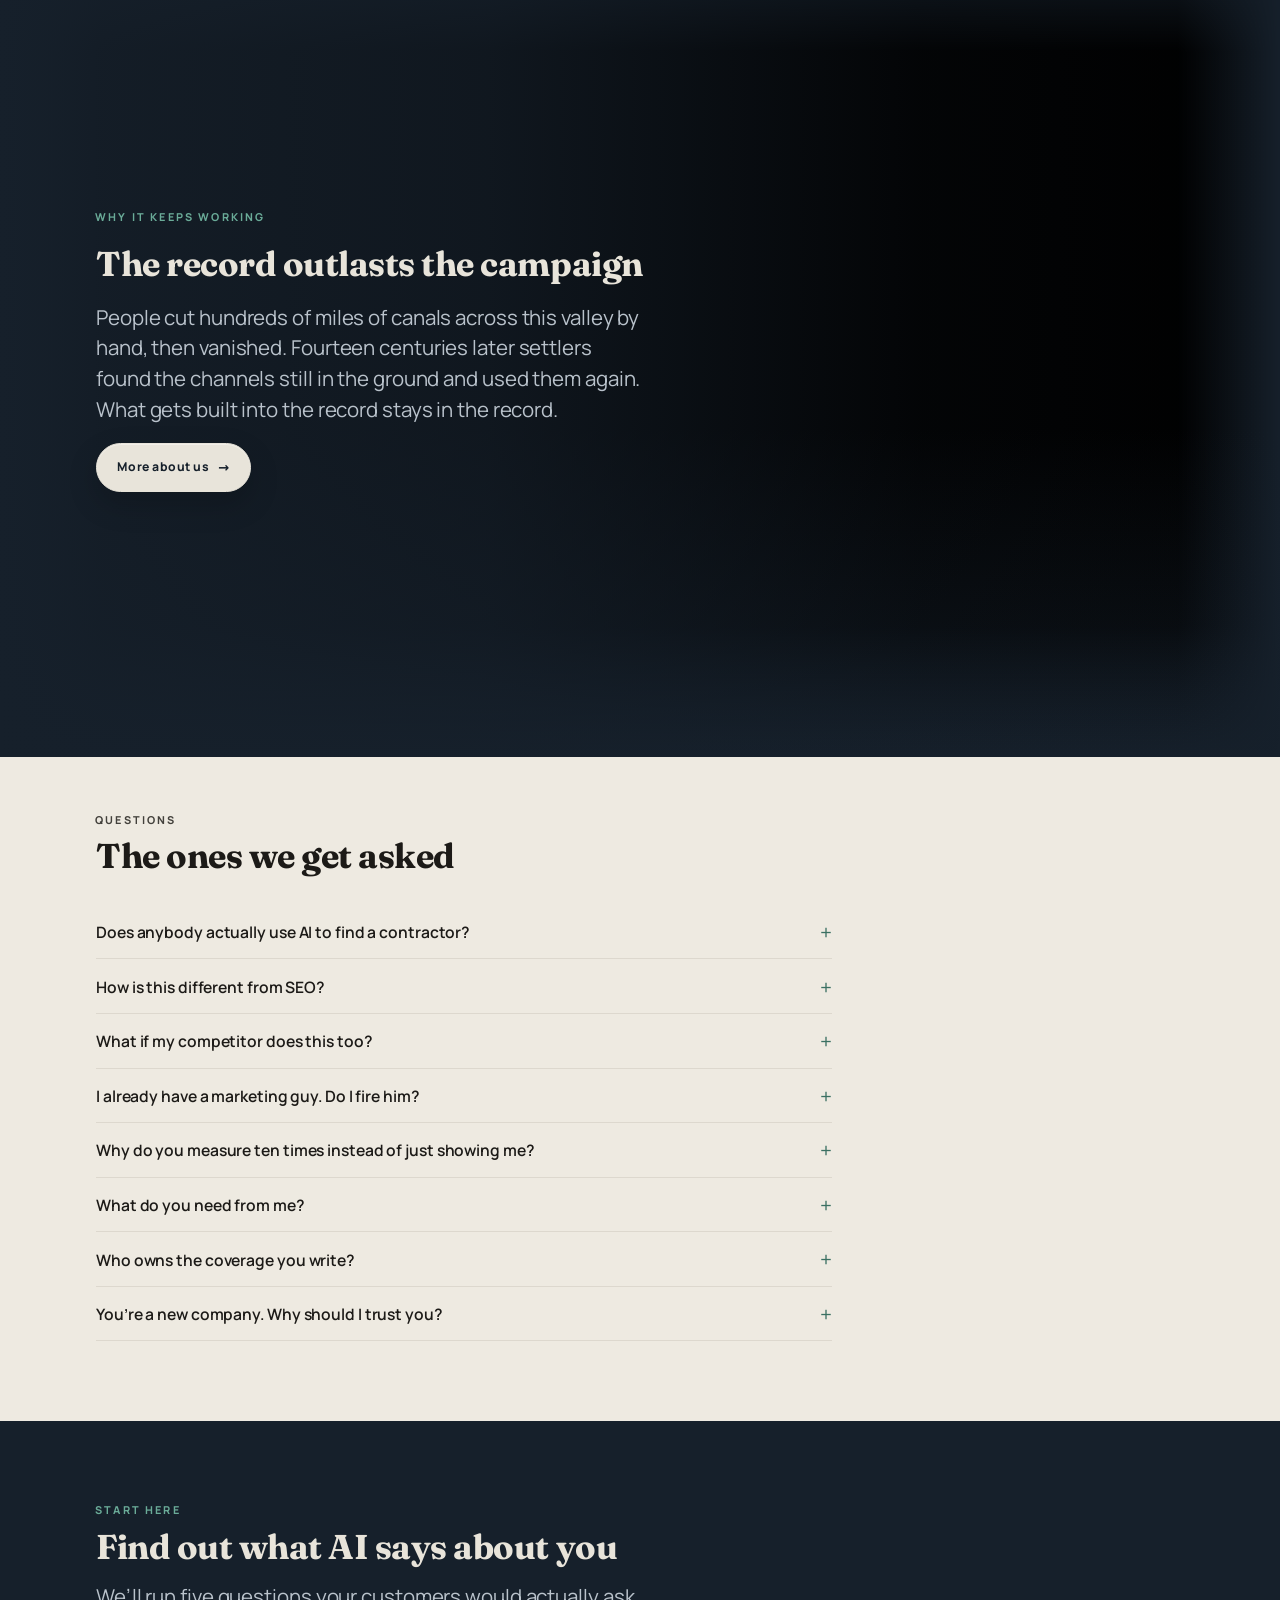
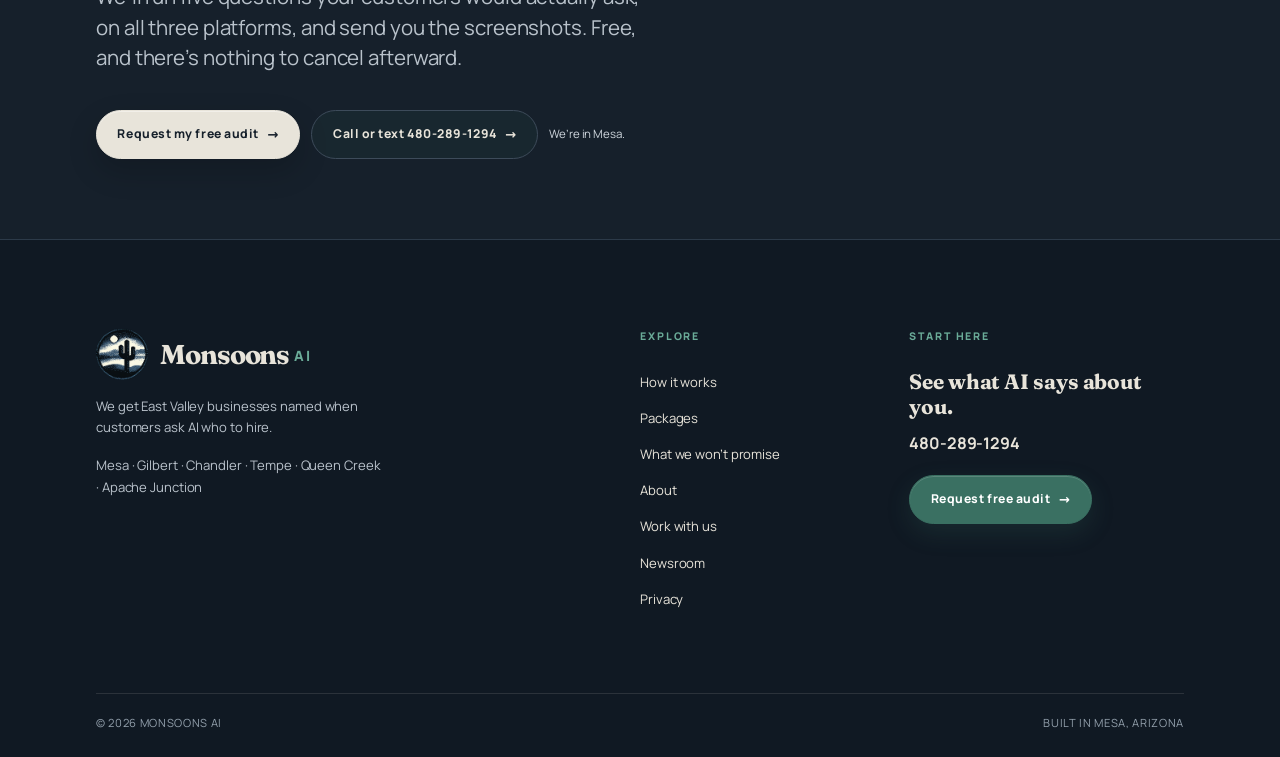
==== commit 9161623d: "Add a newsroom, and publish the launch release on our own domain first The research finding this imp" ====
--- a/index.html
+++ b/index.html
@@ -596,6 +596,7 @@
           <a href="./index.html#honest">What we won’t promise</a>
           <a href="./about.html">About</a>
           <a href="./work.html">Work with us</a>
+          <a href="./news/">Newsroom</a>
           <a href="./privacy.html">Privacy</a>
         </nav>
         <div class="footer__contact">
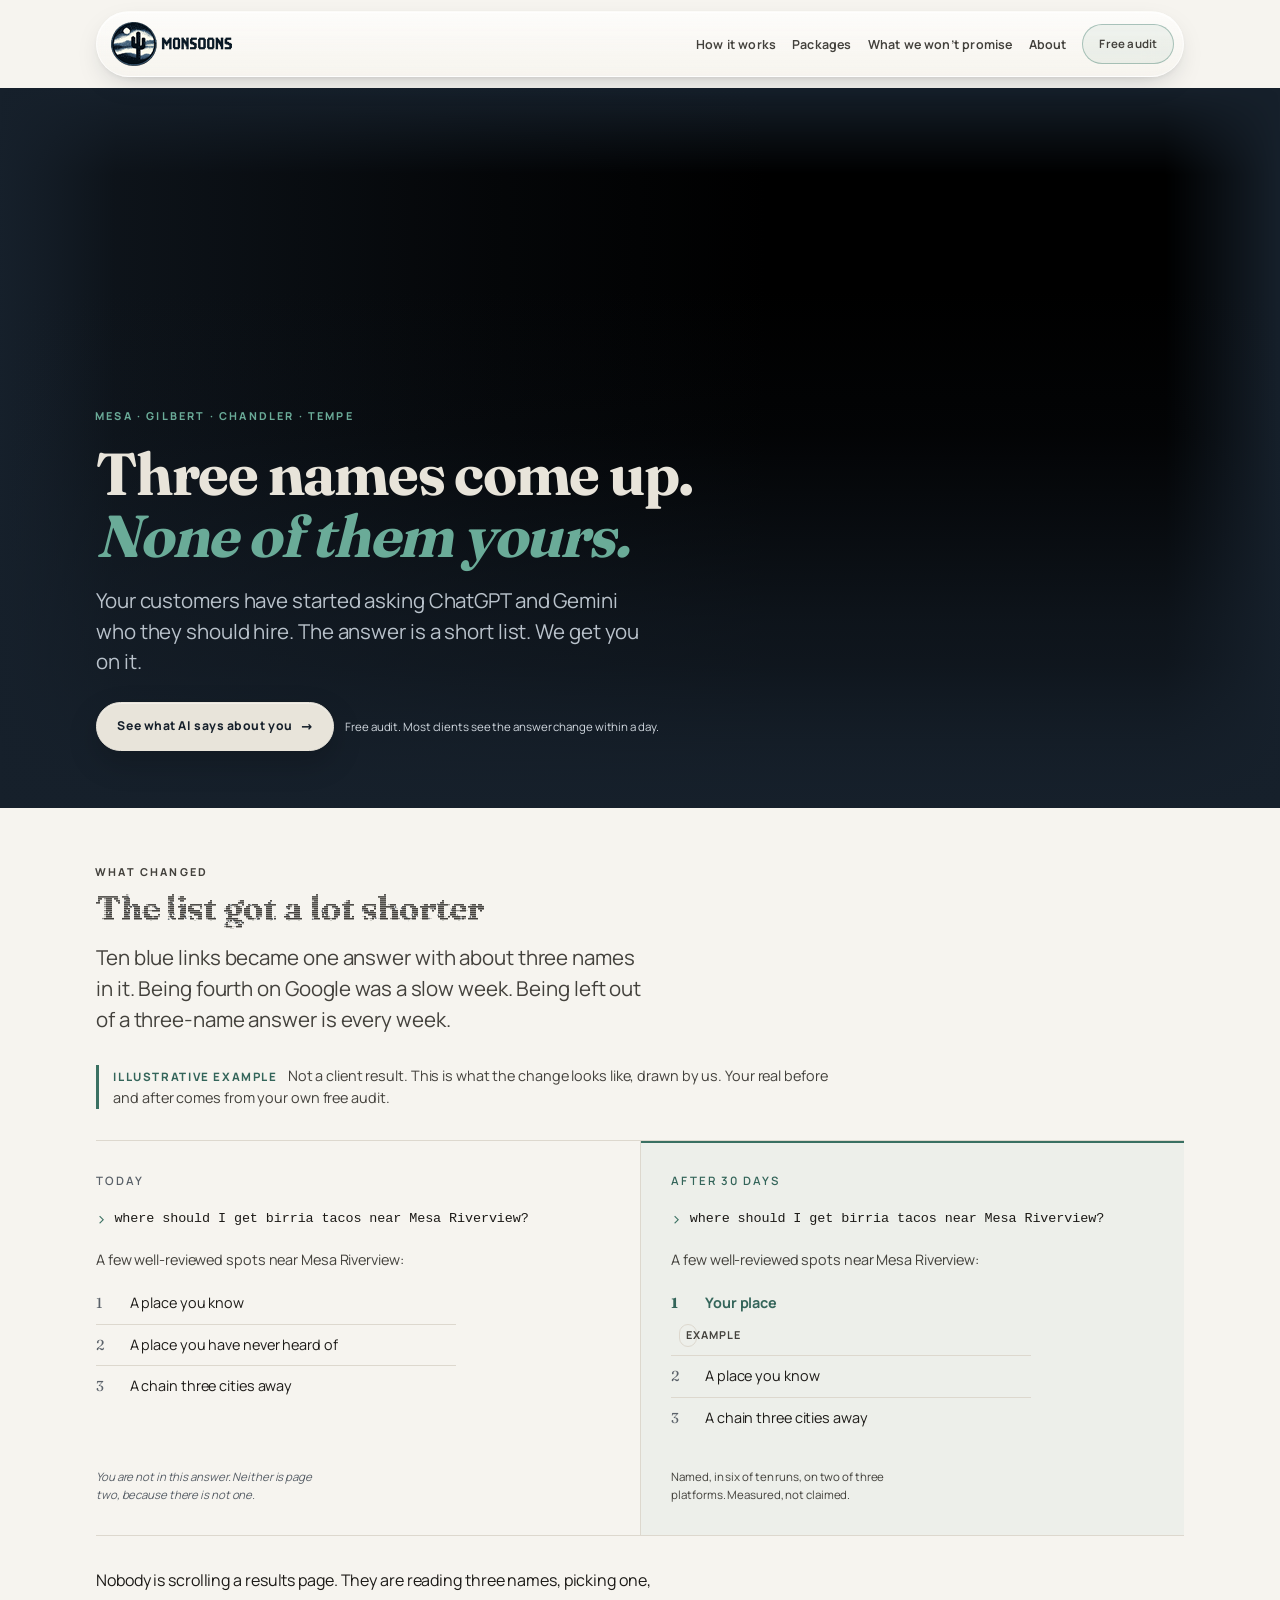
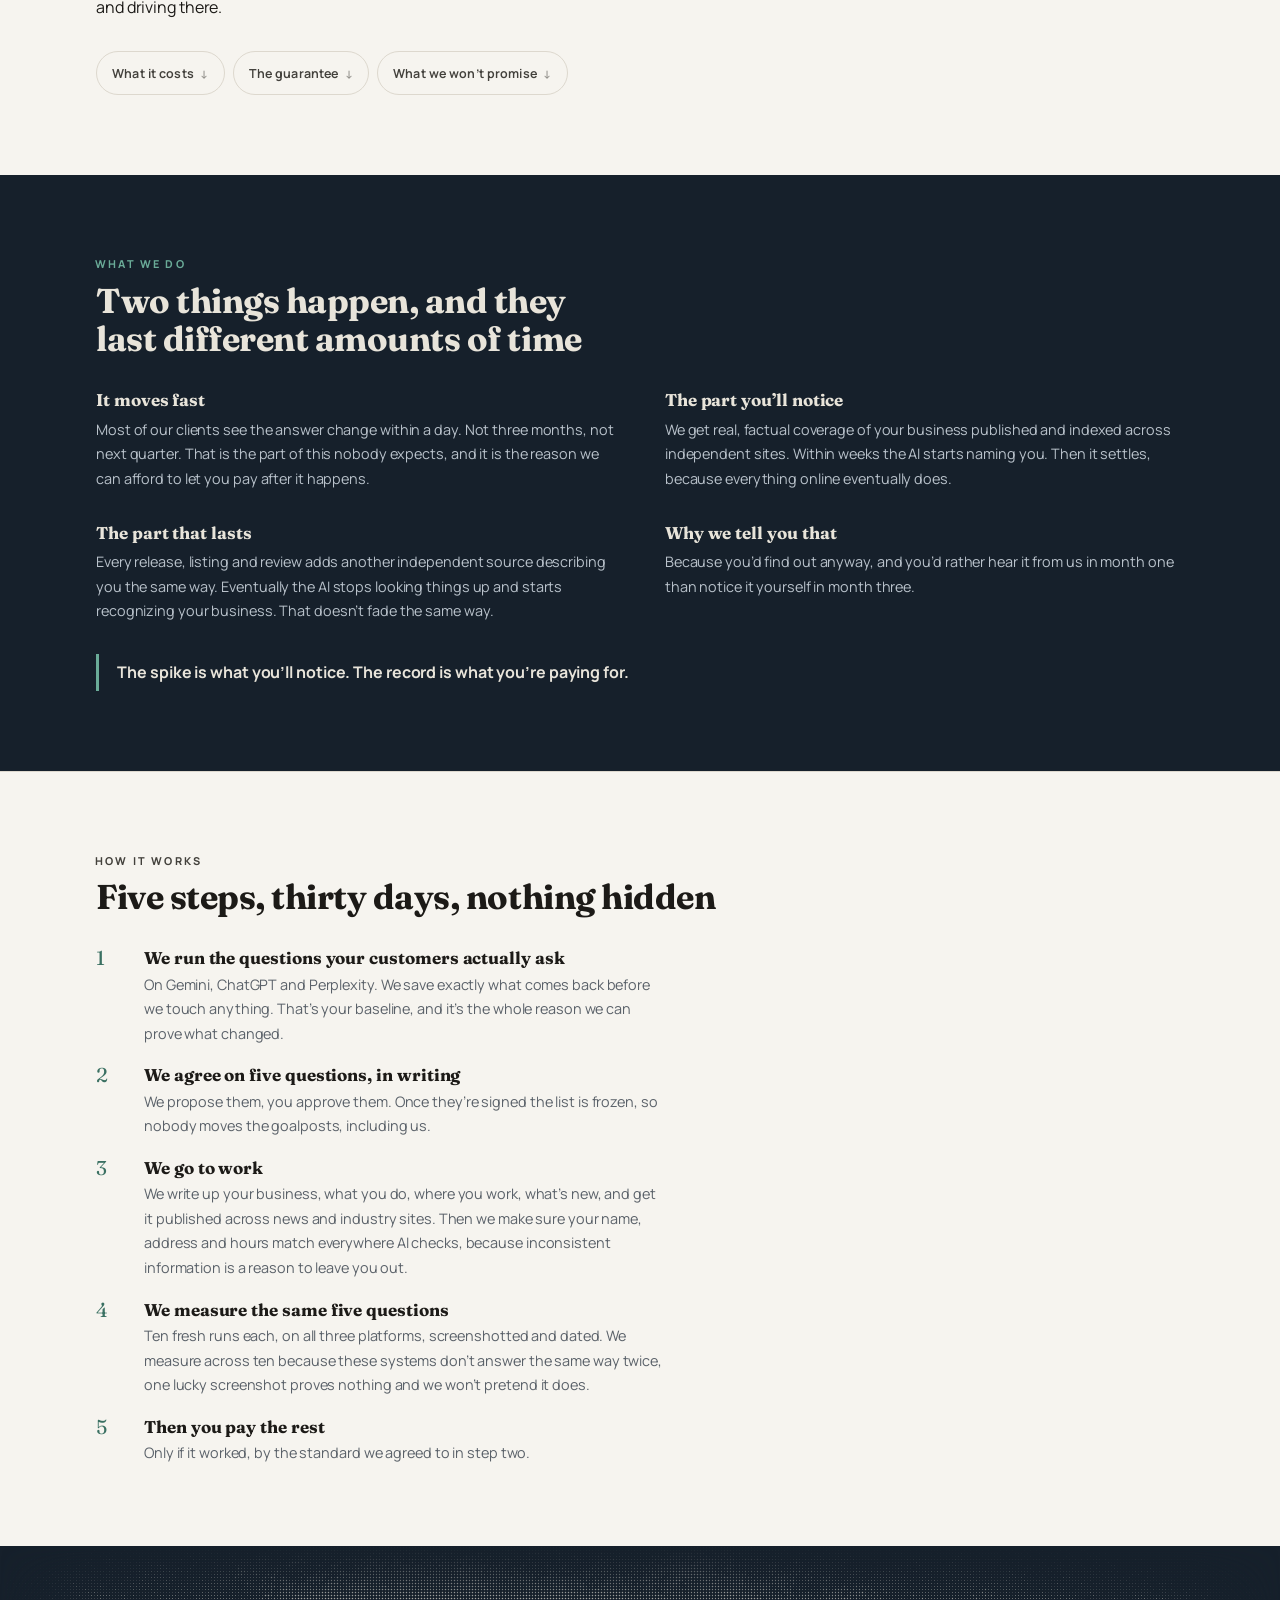
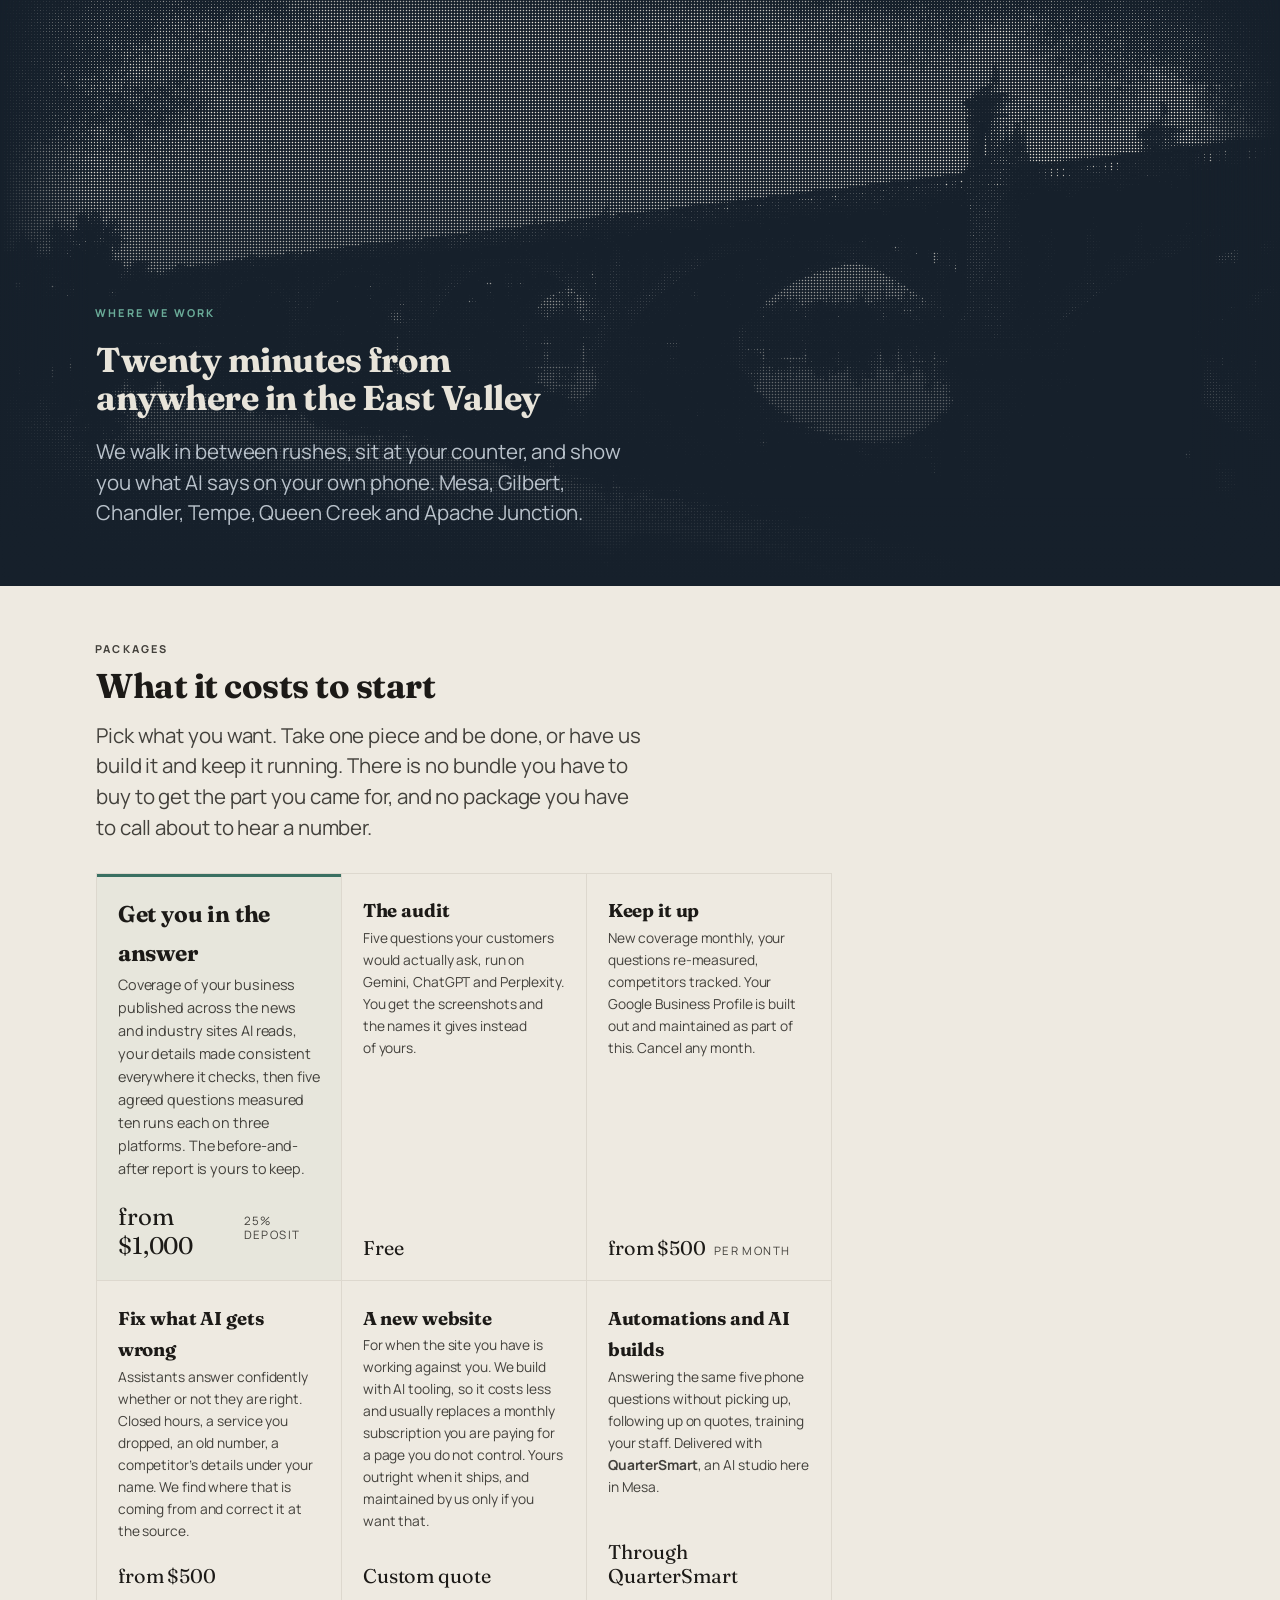
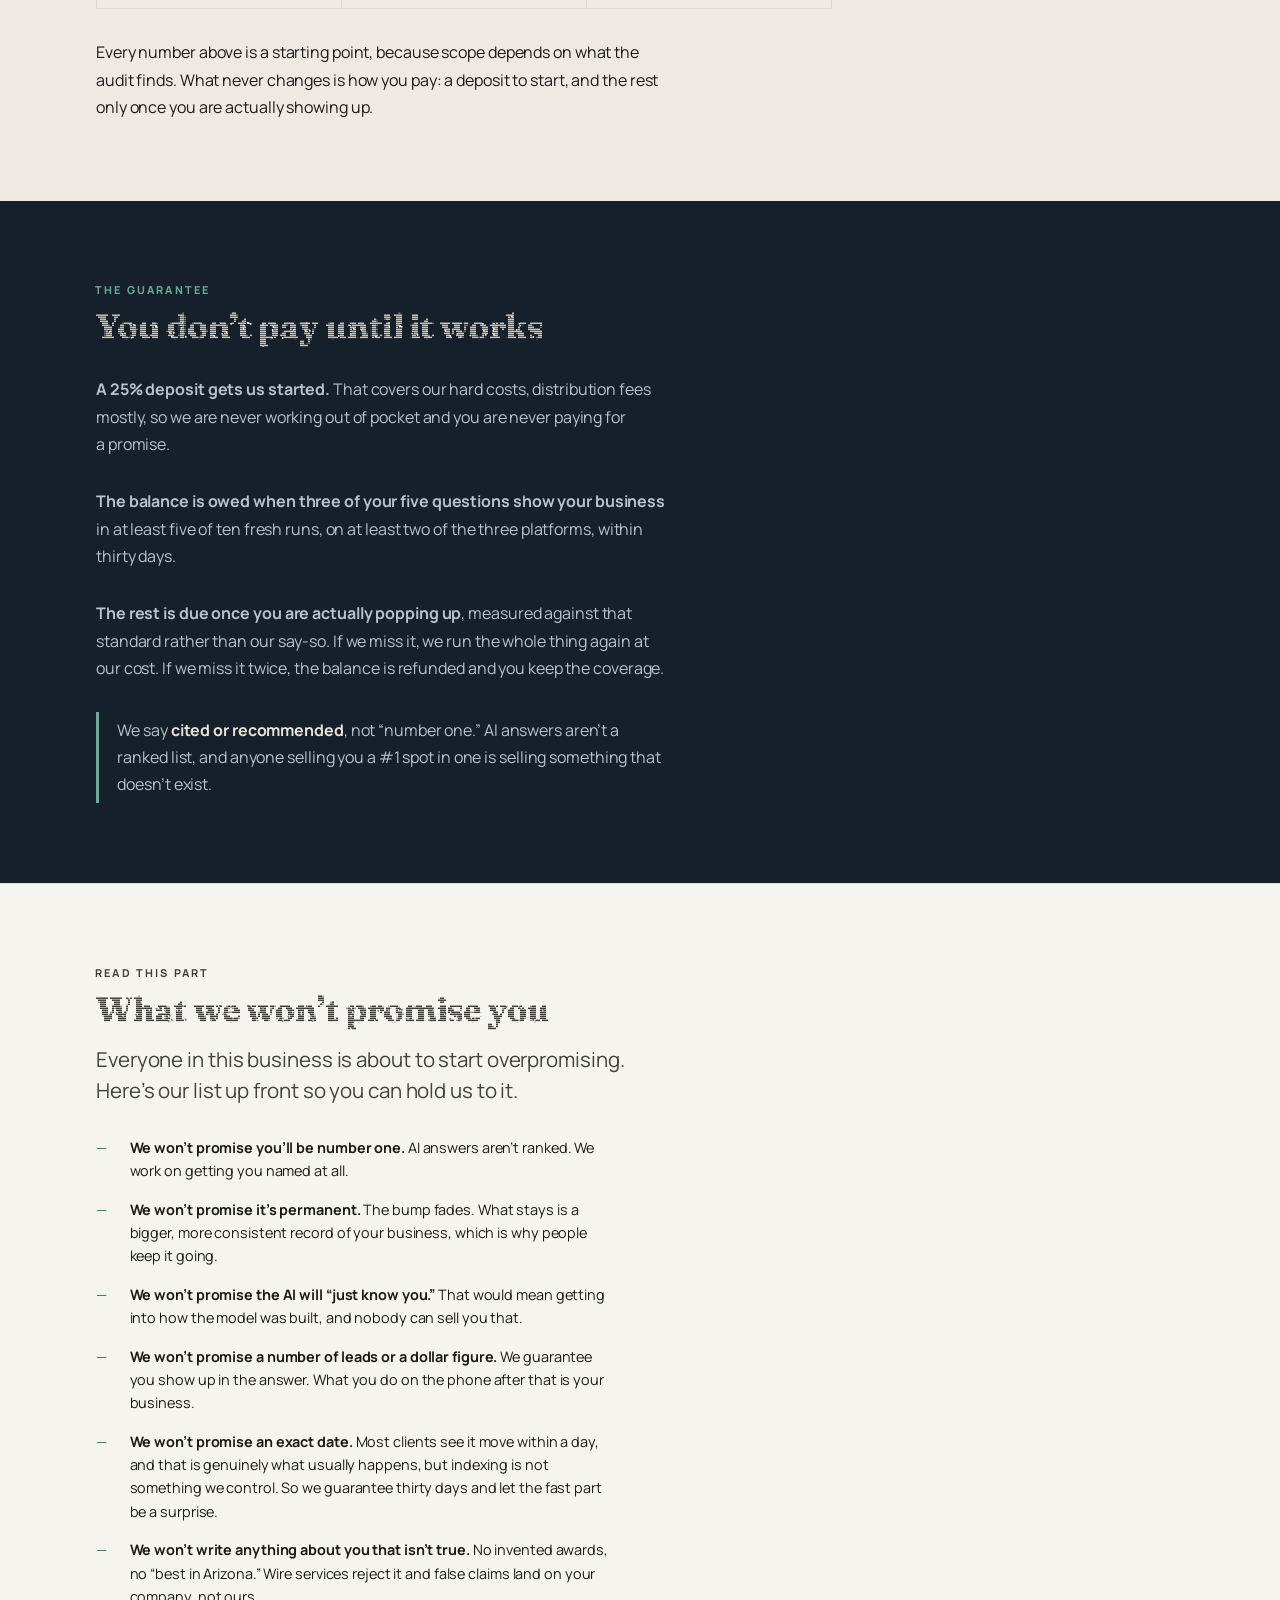
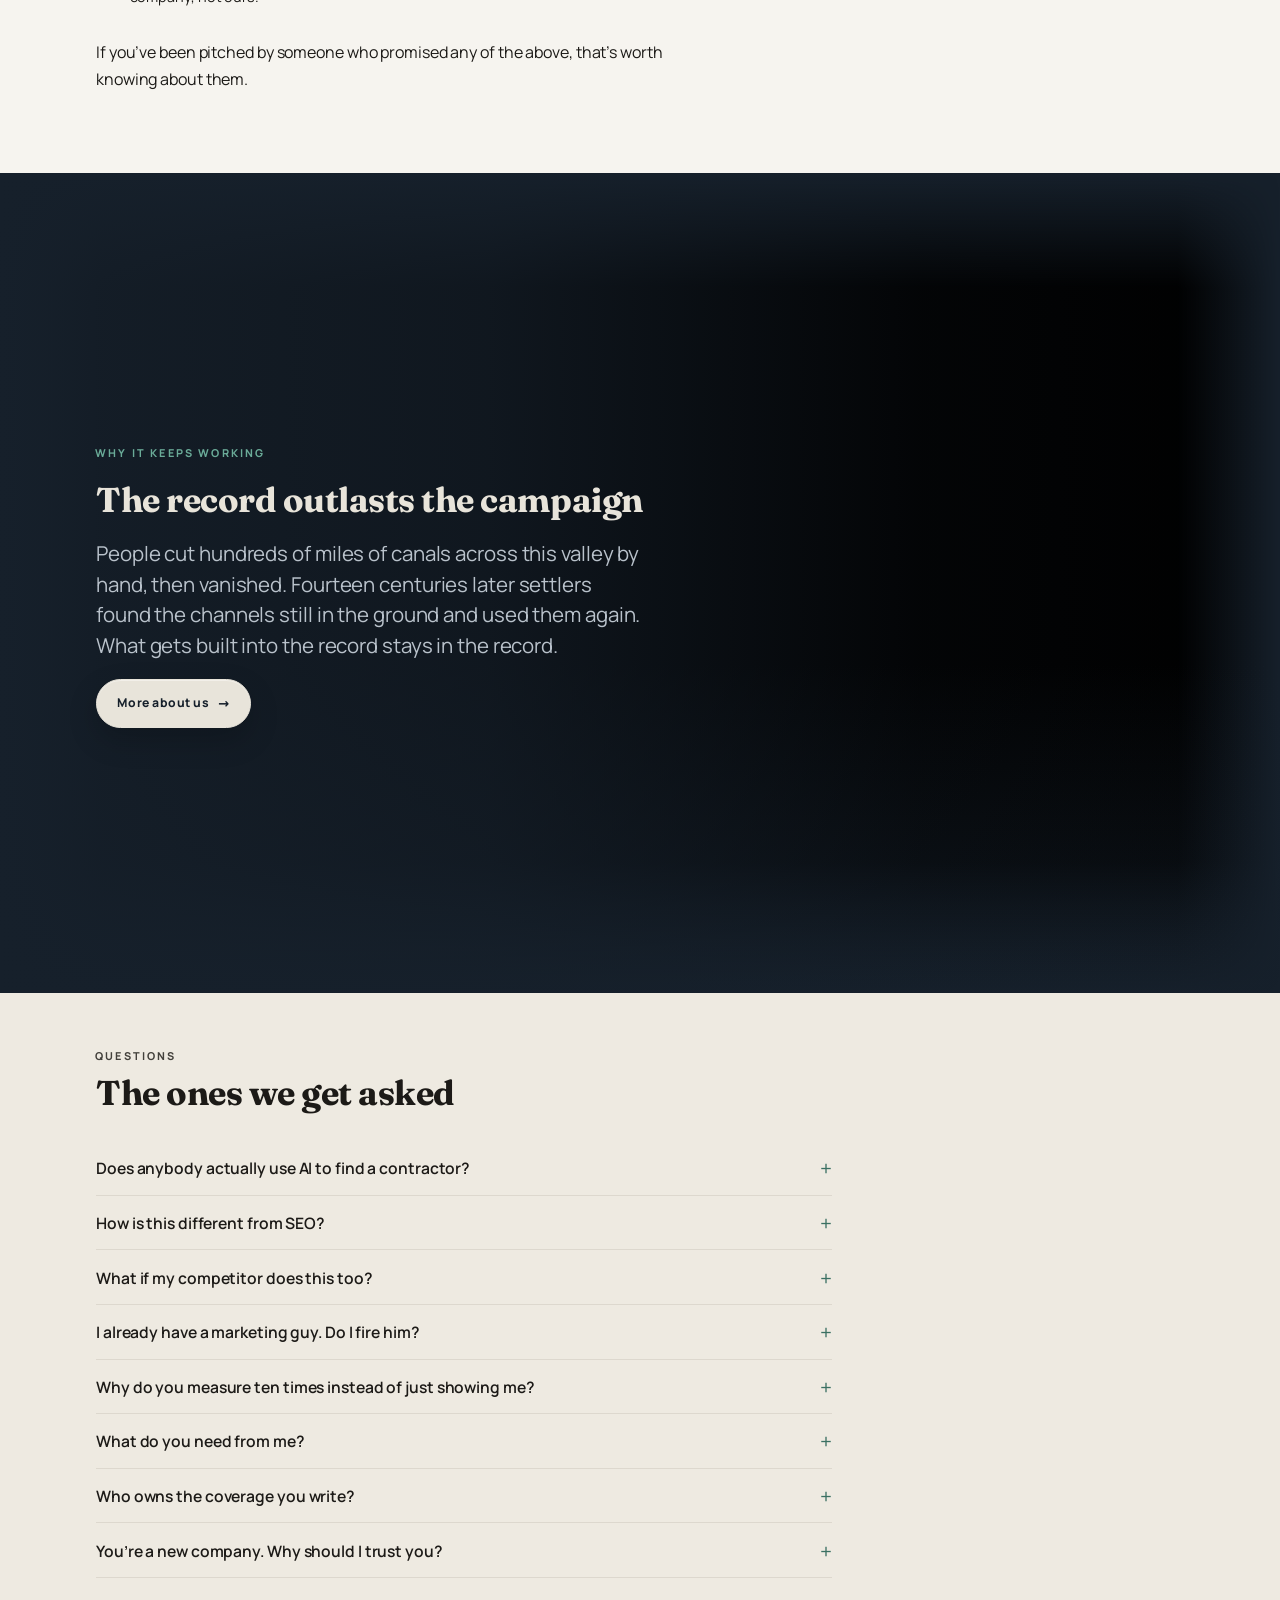
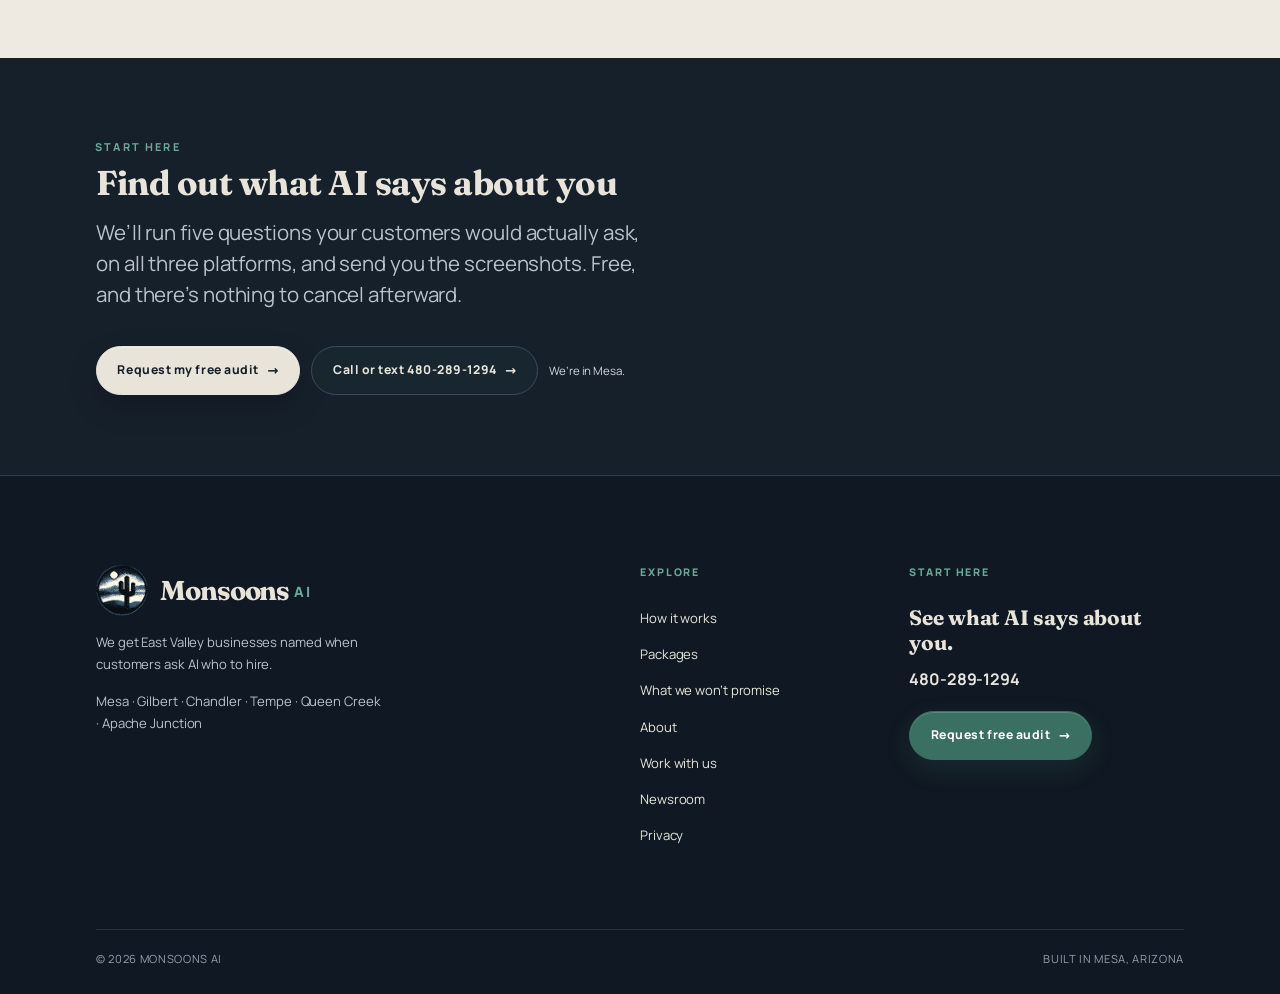
==== commit 70ff5a88: "Launch release: founder framing, real backgrounds, two more services, modular offer Hyrum as the arc" ====
--- a/index.html
+++ b/index.html
@@ -331,8 +331,9 @@
           <p class="label">Packages</p>
           <h2>What it costs to start</h2>
           <p class="lede">
-            Five things, and only five. No package you have to call about to hear a
-            number.
+            Pick what you want. Take one piece and be done, or have us build it and
+            keep it running. There is no bundle you have to buy to get the part you
+            came for, and no package you have to call about to hear a number.
           </p>
         </div>
         <div class="plans plans--grid">
@@ -369,9 +370,22 @@
 
           <div class="plan">
             <details class="plan__body" open>
+              <summary><span class="plan__name">Fix what AI gets wrong</span></summary>
+              <p class="plan__desc">Assistants answer confidently whether or not they are right. Closed
+                hours, a service you dropped, an old number, a competitor&rsquo;s details
+                under your name. We find where that is coming from and correct it at the
+                source.</p>
+            </details>
+            <p class="plan__price">from $500</p>
+          </div>
+
+          <div class="plan">
+            <details class="plan__body" open>
               <summary><span class="plan__name">A new website</span></summary>
-              <p class="plan__desc">For when the site you have is working against you. Fast on a phone, and
-                structured so AI can read what is on it. Yours outright when it ships.</p>
+              <p class="plan__desc">For when the site you have is working against you. We build with AI
+                tooling, so it costs less and usually replaces a monthly subscription you
+                are paying for a page you do not control. Yours outright when it ships,
+                and maintained by us only if you want that.</p>
             </details>
             <p class="plan__price">Custom quote</p>
           </div>
--- a/assets/site.css
+++ b/assets/site.css
@@ -1327,7 +1327,14 @@
   gap: 0.5rem;
   font-size: 1.24rem;
 }
-.plans--grid .plan--feature { grid-column: span 2; }
+/* Six packages now, so the feature card no longer spans two columns: 2 + 5 singles is
+   7 cells in a 3-column grid, which orphans the last row — the exact problem the span
+   was introduced to solve when there were five. Six equal cells fill 3x2 exactly, and
+   the feature gets its emphasis from a rule and a tint instead of from width. */
+.plans--grid .plan--feature {
+  box-shadow: inset 0 3px 0 var(--verdigris);
+  background: rgba(63, 122, 107, 0.04);
+}
 .plans--grid .plan--feature .plan__name { font-size: 1.42rem; }
 .plans--grid .plan--feature .plan__desc { max-width: 56ch; font-size: var(--t-sm); }
 .plans--grid .plan--feature .plan__price { font-size: 1.5rem; }
@@ -1337,11 +1344,9 @@
    column, or it would be the only full-width cell in a single-column stack. */
 @media (max-width: 900px) {
   .plans--grid { grid-template-columns: repeat(2, minmax(0, 1fr)); }
-  .plans--grid .plan--feature { grid-column: span 2; }
 }
 @media (max-width: 560px) {
   .plans--grid { grid-template-columns: minmax(0, 1fr); }
-  .plans--grid .plan--feature { grid-column: span 1; }
 }
 
 /* Deliberately no global list-measure rule here. An earlier attempt at one left a
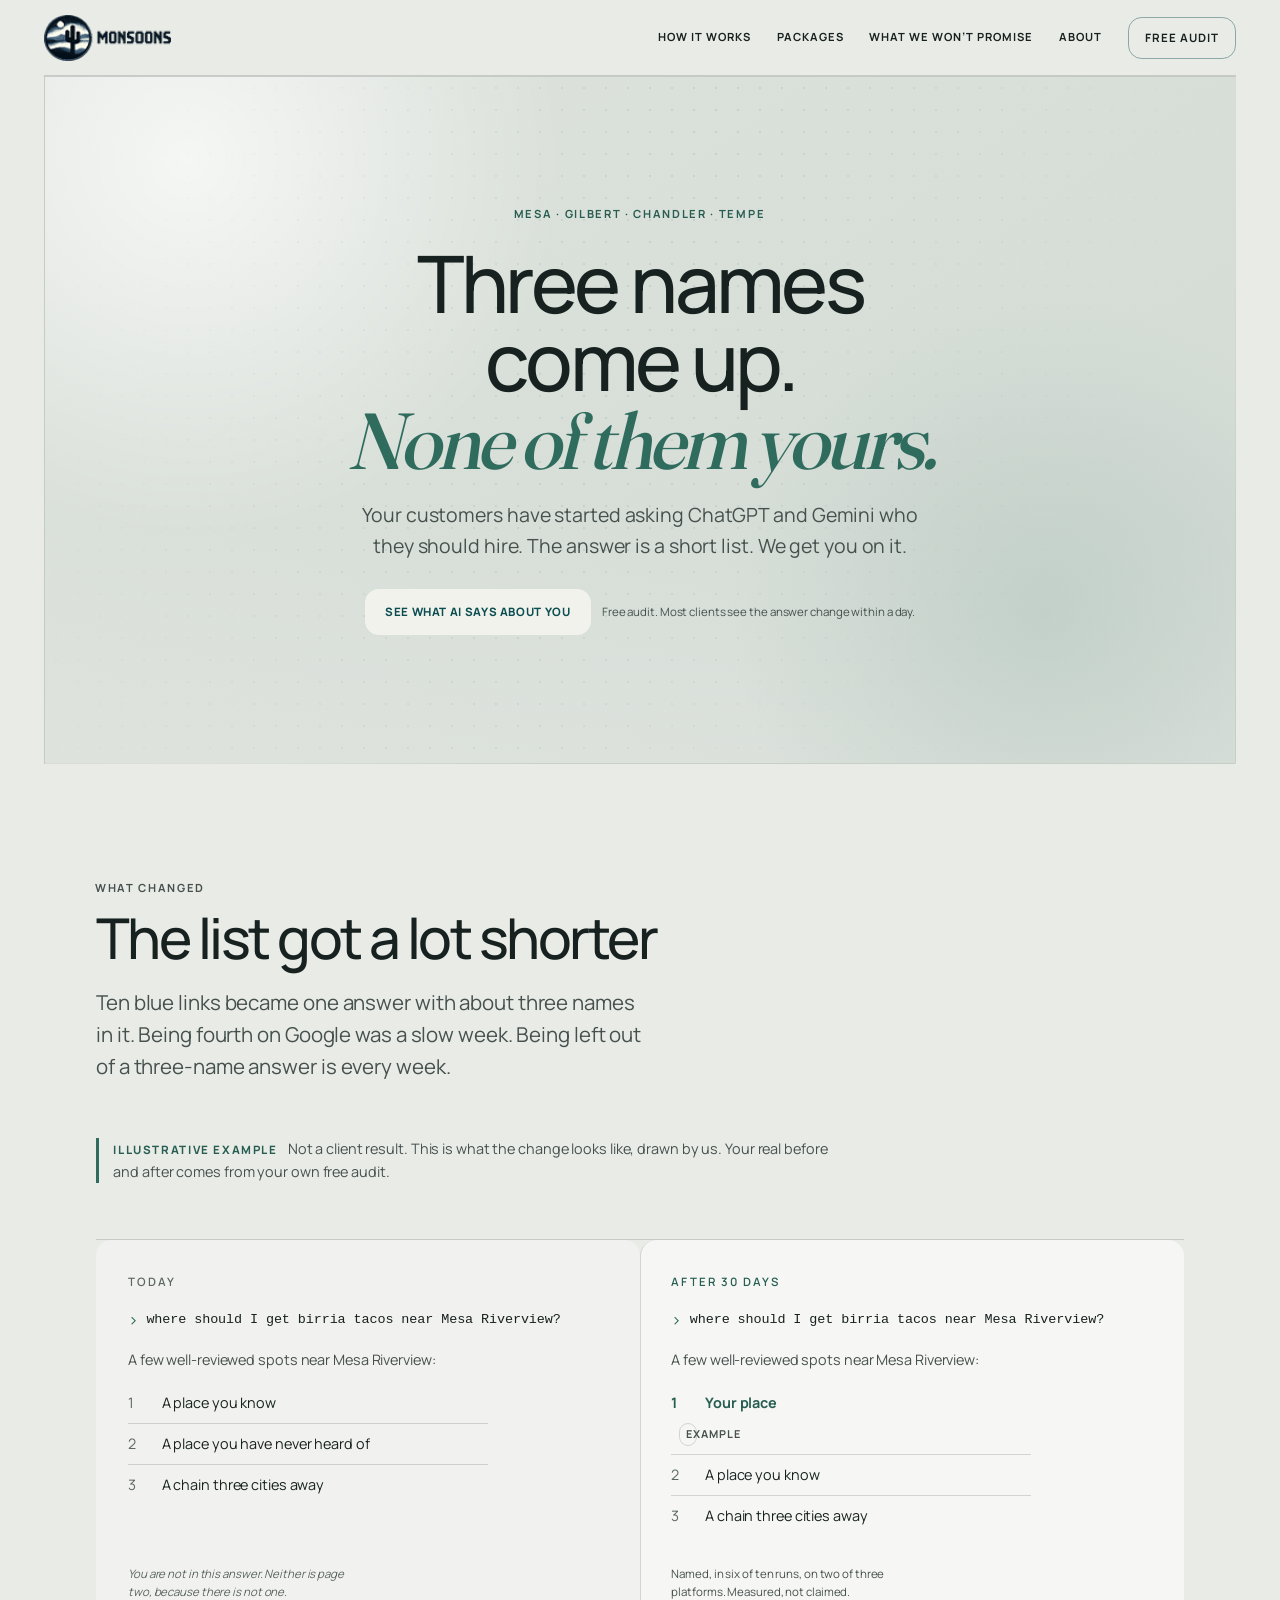
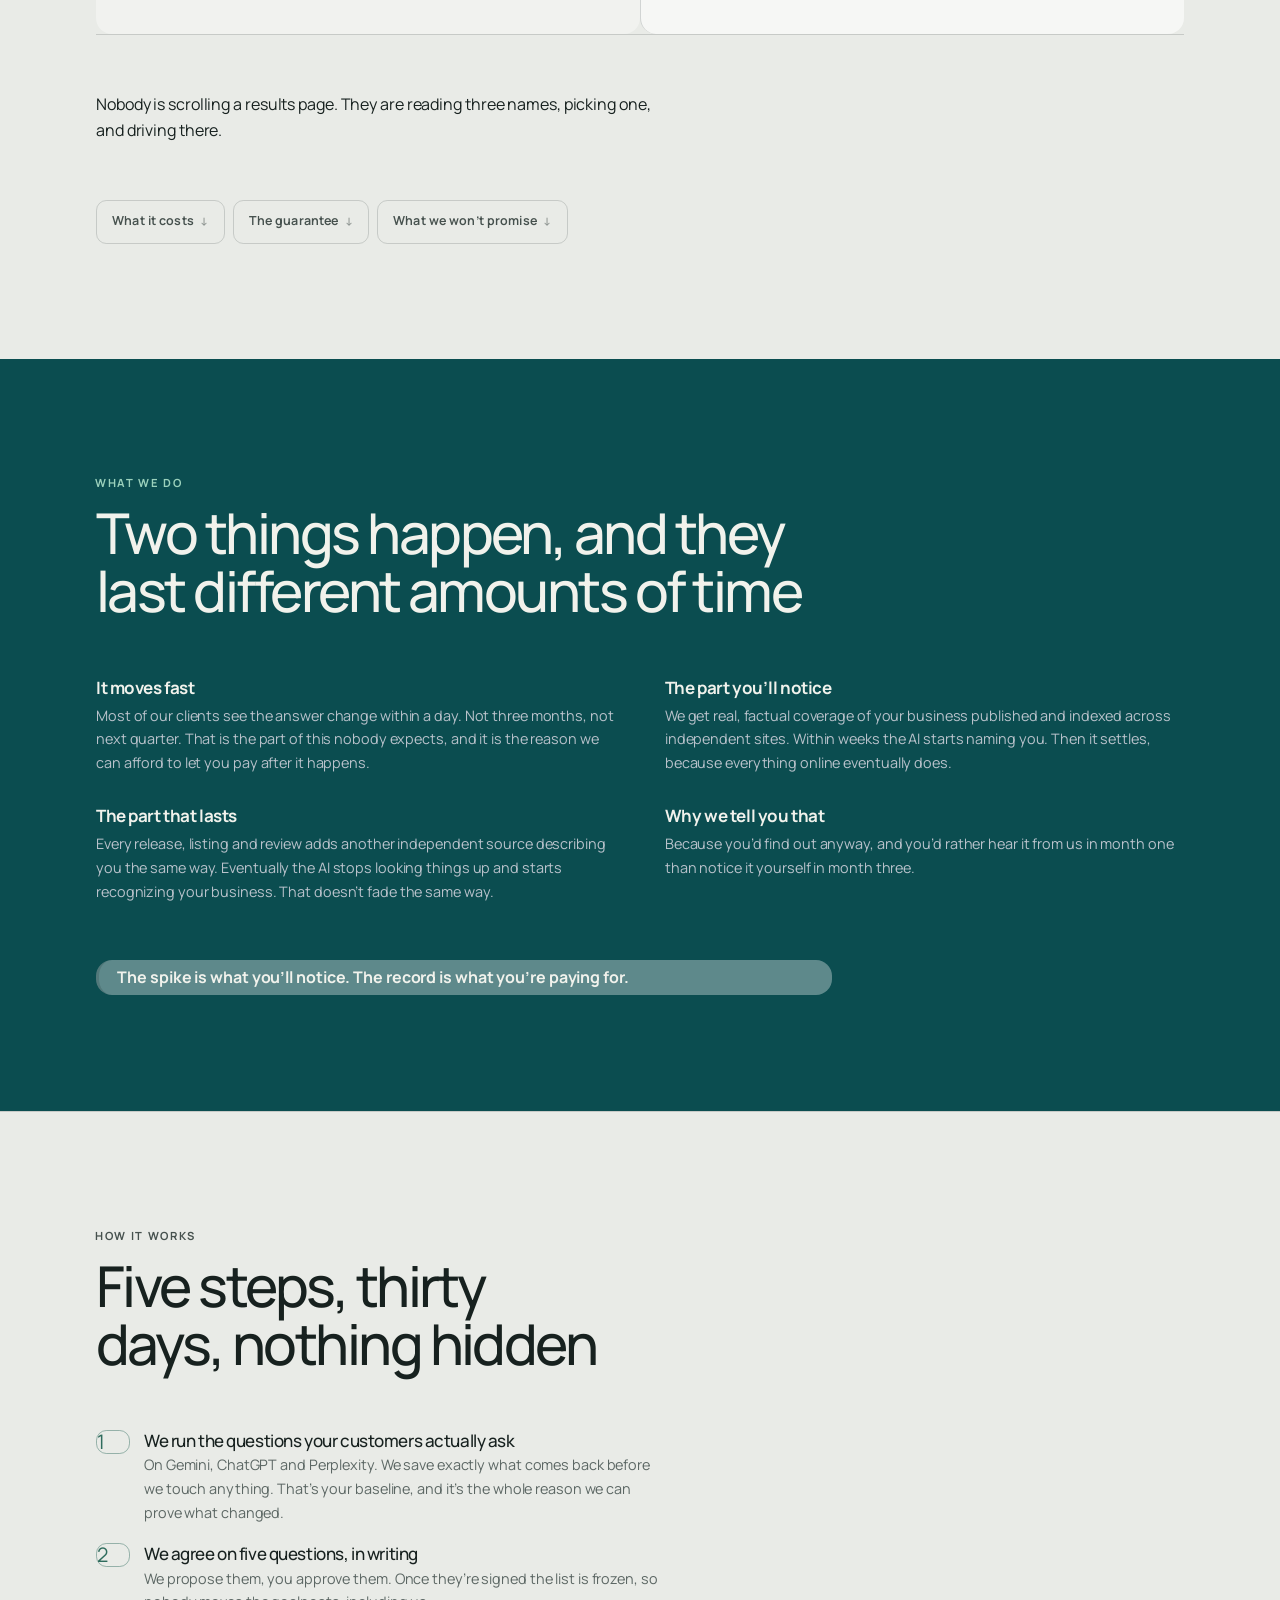
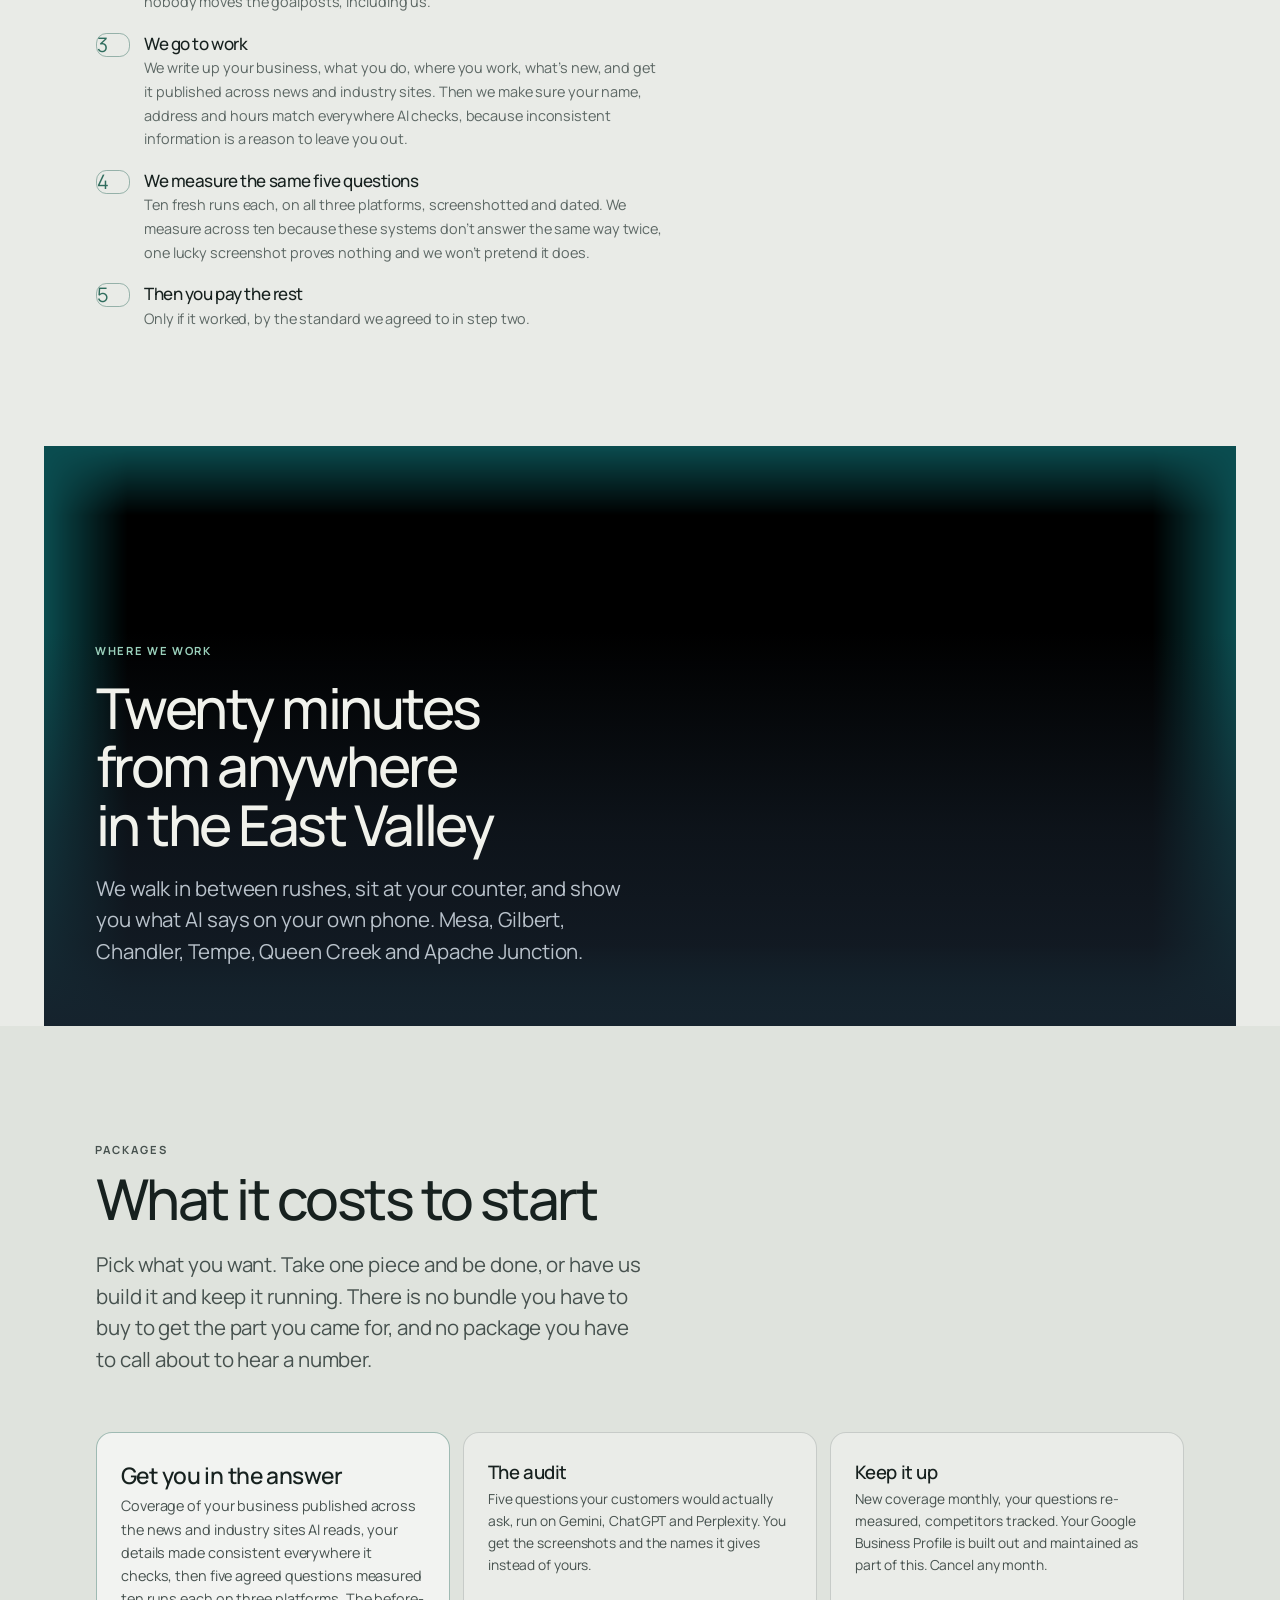
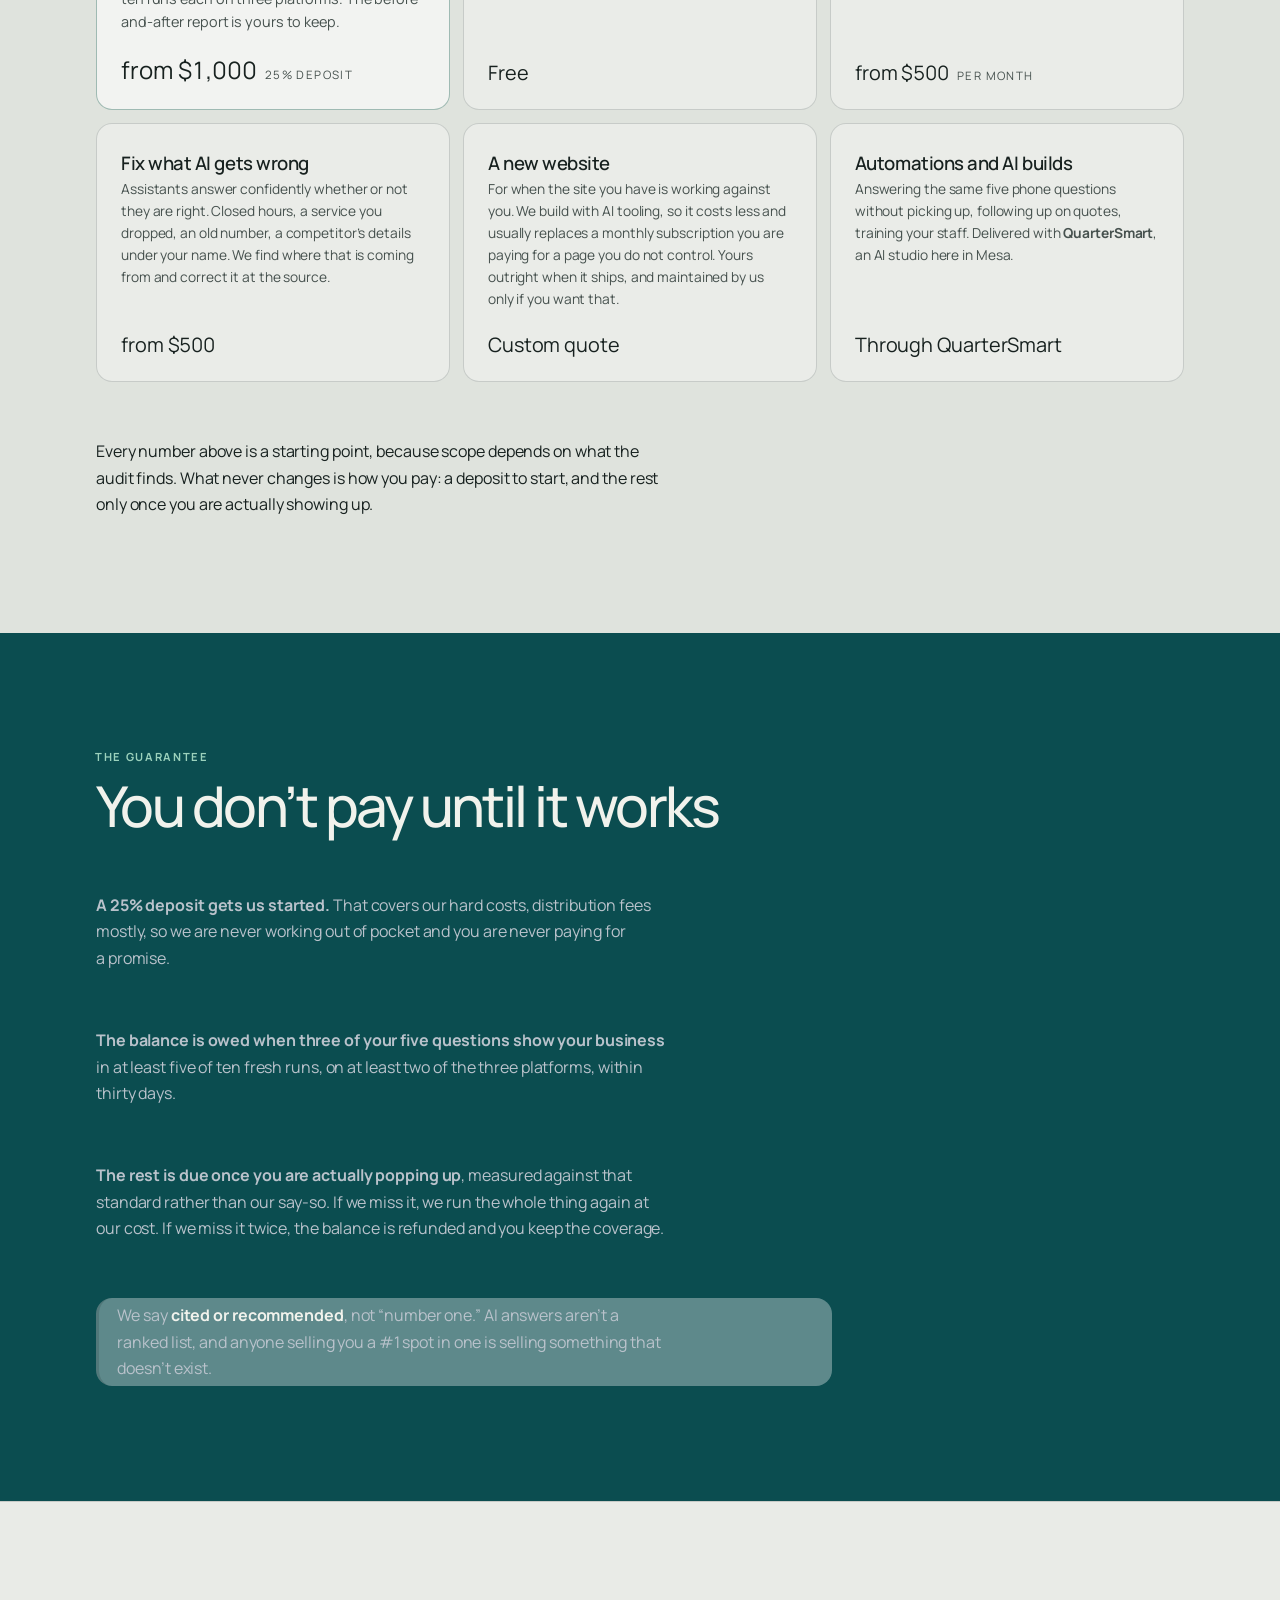
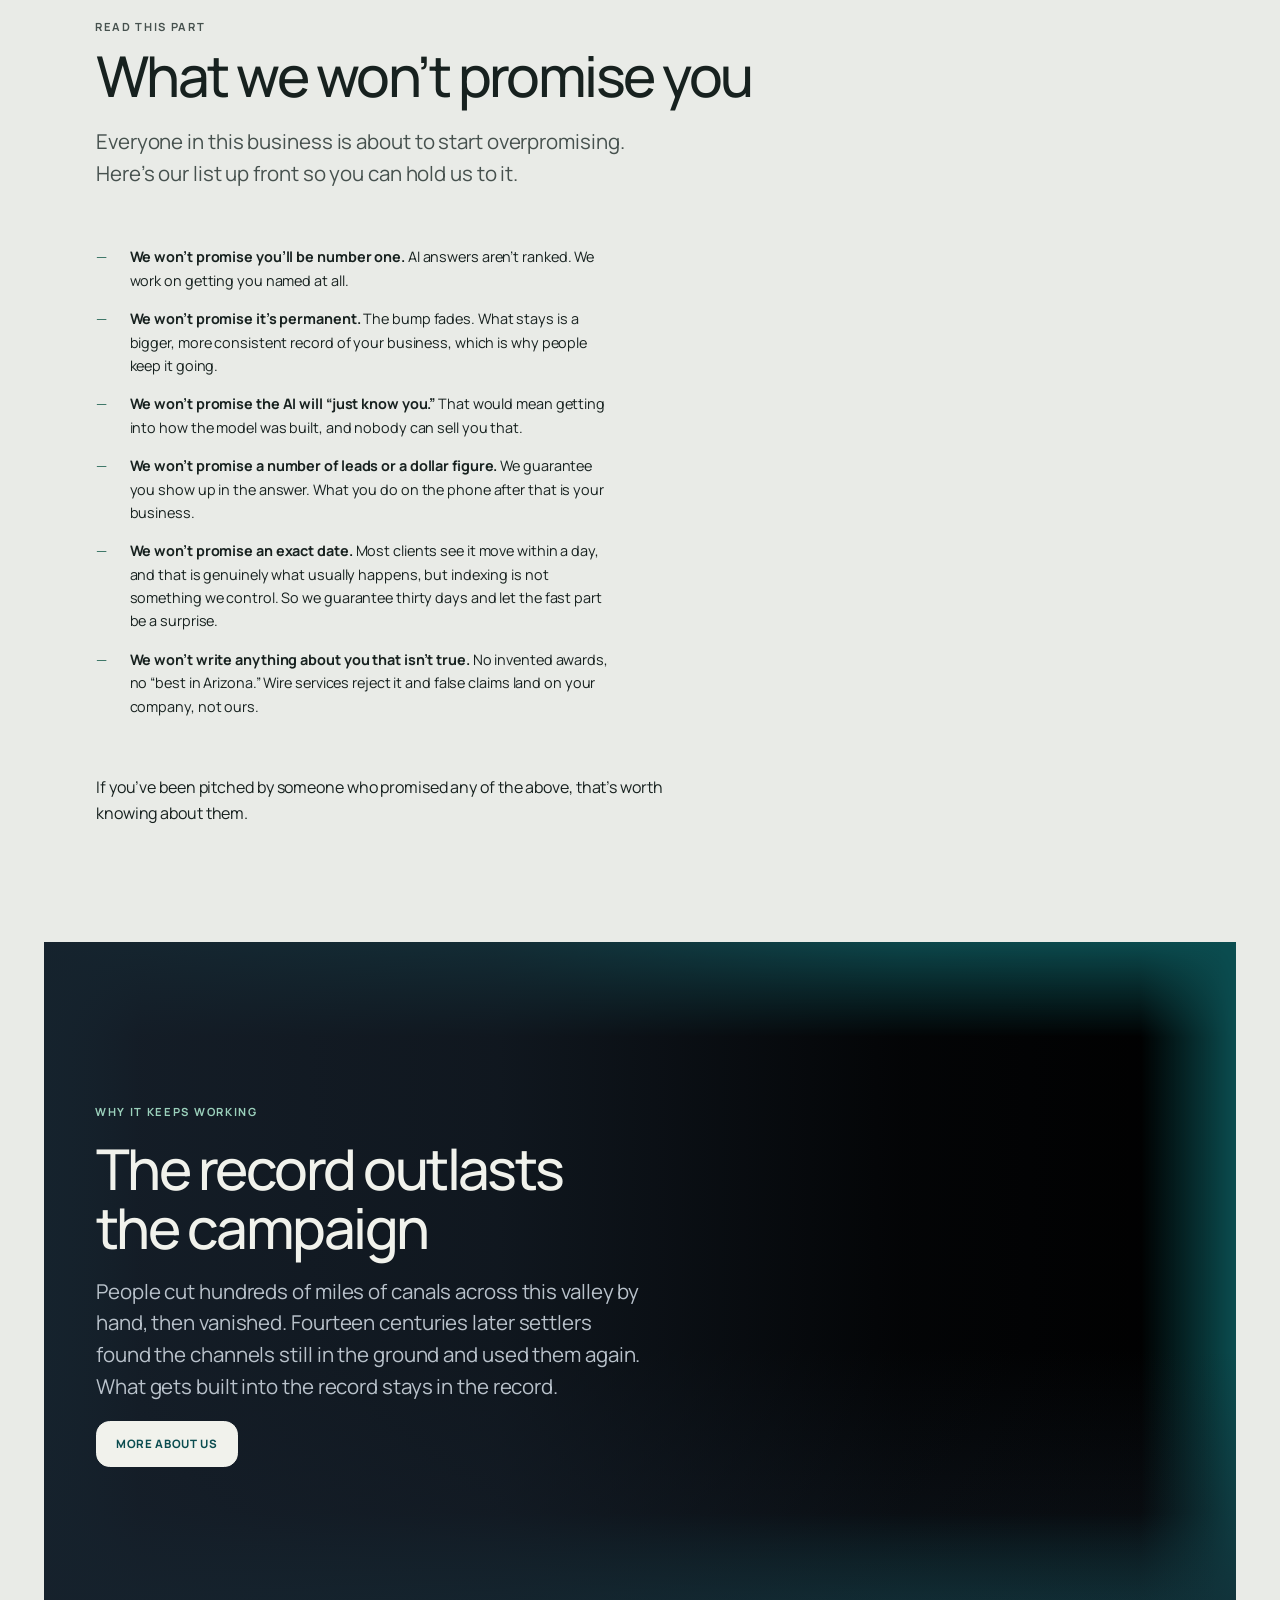
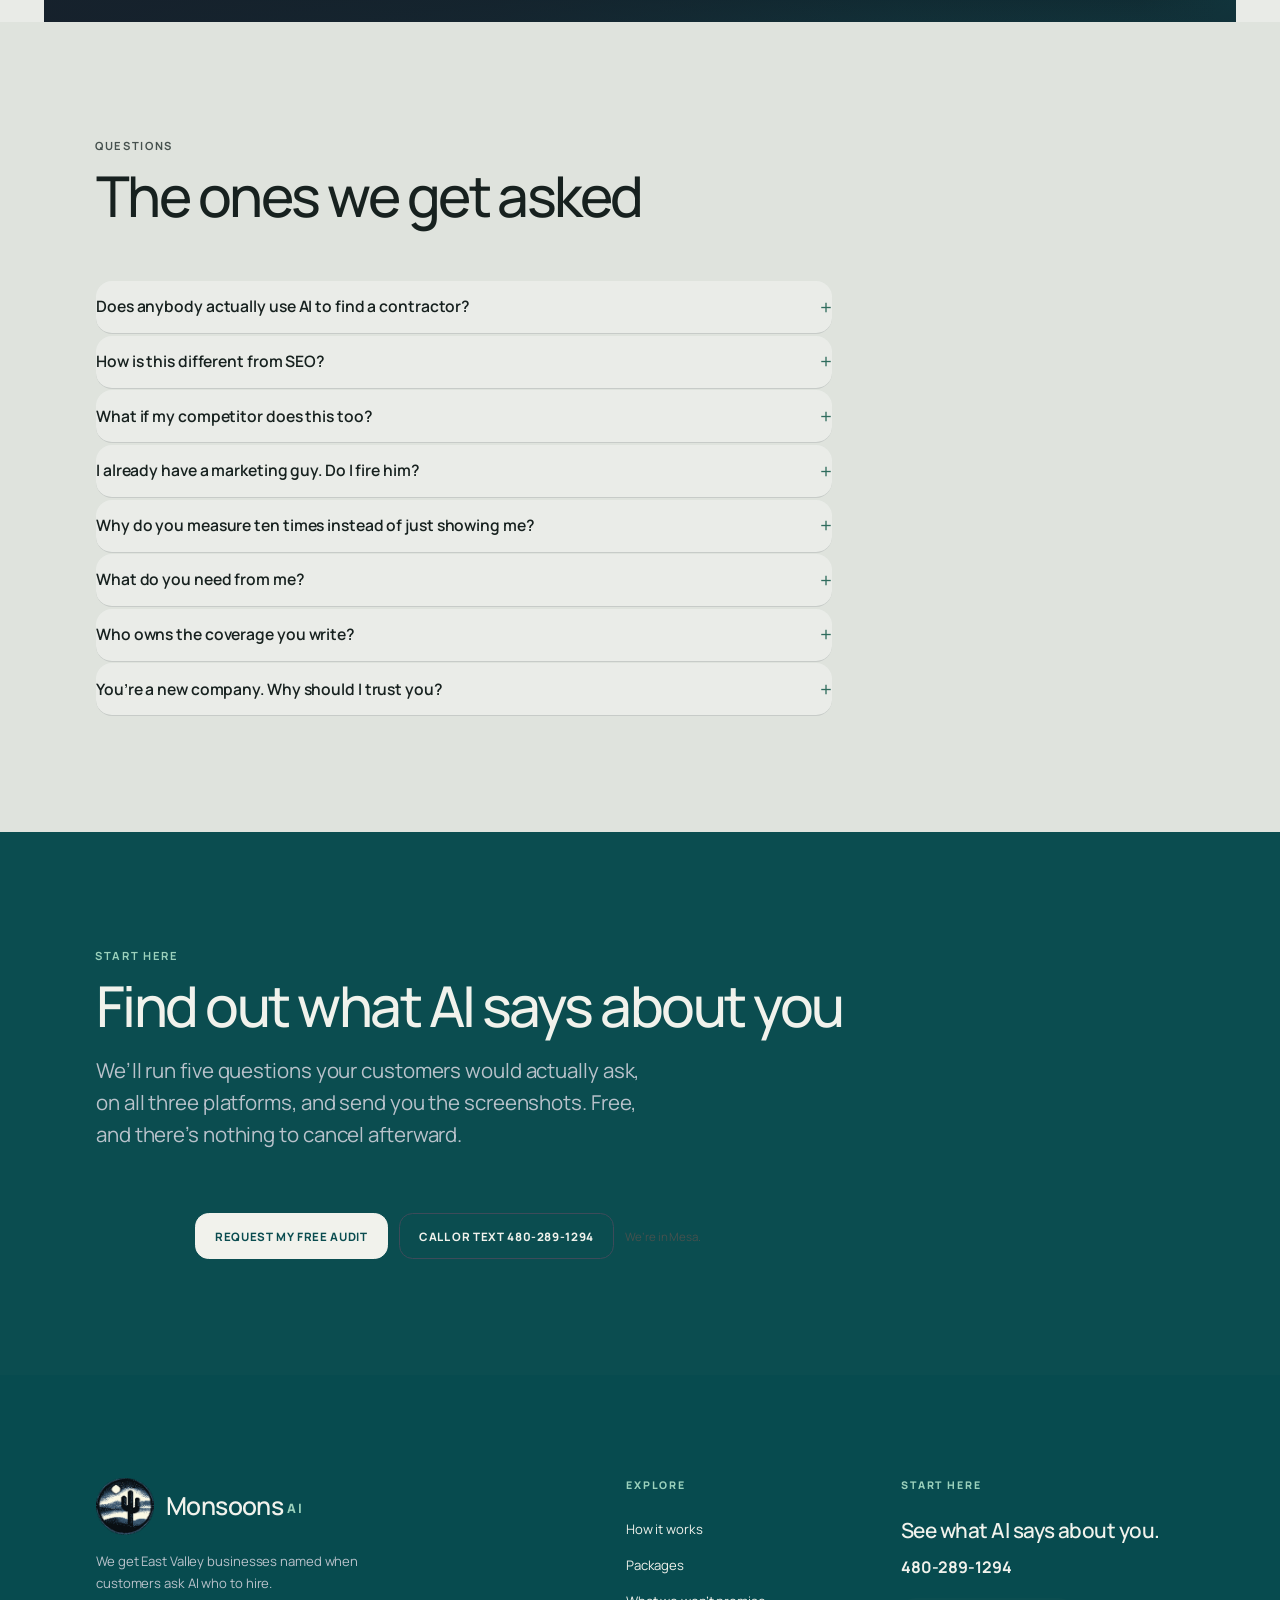
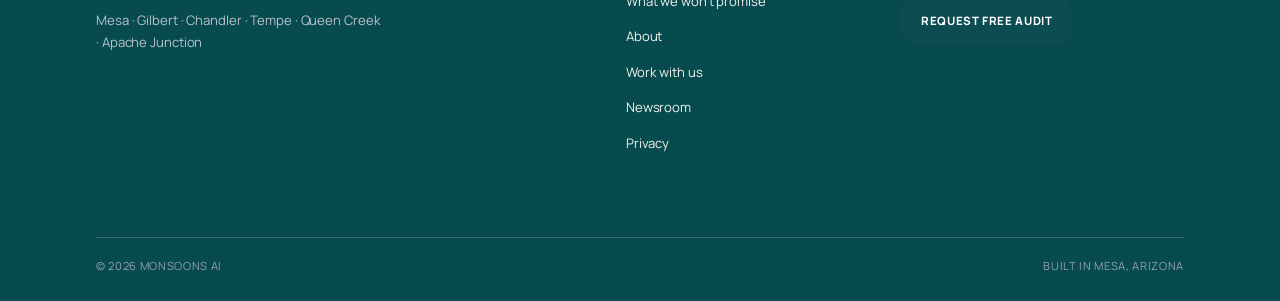
==== commit 067044a3: "Refine site with cleaner Monsoons design system" ====
--- a/index.html
+++ b/index.html
@@ -14,7 +14,7 @@
     <link rel="apple-touch-icon" href="./assets/apple-touch-icon.png" />
     <link rel="preload" href="./assets/fonts/Fraunces-var.woff2" as="font" type="font/woff2" crossorigin />
     <link rel="preload" href="./assets/fonts/Manrope-var.woff2" as="font" type="font/woff2" crossorigin />
-    <link rel="stylesheet" href="./assets/site.css?v=2" />
+    <link rel="stylesheet" href="./assets/site.css?v=3" />
     <meta property="og:type" content="website" />
     <meta property="og:title" content="Monsoons | Get recommended by AI in the East Valley" />
     <meta property="og:description" content="When someone asks AI who to hire in Mesa, Gilbert, Chandler or Tempe, it answers with about three names. We get you on that list. Free audit, and you don't pay until it works." />
@@ -130,8 +130,6 @@
     <main id="main">
     <!-- ======================= HERO ======================= -->
     <header class="hero">
-      <canvas class="hero__canvas" id="plate" aria-hidden="true"></canvas>
-      <video id="plateSrc" src="./media/canyon2-web.mp4" muted loop playsinline autoplay preload="metadata"></video>
       <div class="hero__inner">
         <p class="label">Mesa · Gilbert · Chandler · Tempe</p>
         <h1>Three names come up.<br /><em class="mark">None of them yours.</em></h1>
@@ -151,7 +149,7 @@
       <div class="wrap">
         <div class="head">
           <p class="label">What changed</p>
-          <h2 data-dither-head>The list got a lot shorter</h2>
+          <h2>The list got a lot shorter</h2>
           <p class="lede">
             Ten blue links became one answer with about three names in it. Being fourth
             on Google was a slow week. Being left out of a three-name answer is every week.
@@ -414,7 +412,7 @@
       <div class="wrap">
         <div class="head">
           <p class="label">The guarantee</p>
-          <h2 data-dither-head>You don’t pay until it works</h2>
+          <h2>You don’t pay until it works</h2>
         </div>
         <p>
           <strong>A 25% deposit gets us started.</strong> That covers our hard costs,
@@ -447,7 +445,7 @@
       <div class="wrap">
         <div class="head">
           <p class="label">Read this part</p>
-          <h2 data-dither-head>What we won’t promise you</h2>
+          <h2>What we won’t promise you</h2>
           <p class="lede">
             Everyone in this business is about to start overpromising. Here’s our list
             up front so you can hold us to it.
@@ -628,40 +626,8 @@
 
     <script type="module">
       import { initDither } from './assets/dither.js?v=2';
-      import { initDitherHeadings } from './assets/dither-text.js?v=2';
       import { mountPlate } from './assets/plate.js?v=2';
-      const canvas = document.getElementById('plate');
-      const video = document.getElementById('plateSrc');
-      // Fine grid at 3px. On a narrow canvas that dissolves the subject into
-      // noise, so phones step up a little.
       const narrow = matchMedia('(max-width: 620px)').matches;
-      initDither(canvas, video, {
-        fit: 'cover',          // fill any viewport, no letterbox edges
-        pixelSize: narrow ? 4 : 3,
-        // Clip more highlights and lift the floor: the moon is a small bright
-        // outlier and the canyon is mostly shadow, so without this the lower
-        // two thirds render almost no dots and read as flat dark.
-        whiteClip: 0.15,
-        brightness: 7,
-        contrast: 13,
-        floor: 0.004,
-        levels: 8,
-        leanStrength: 0,   // interaction lives on the stills, not on video
-        // The page's one animated canvas, and capped. The dot field is redrawn
-        // at 15fps rather than 60: the crest is slow enough that nobody can tell,
-        // and it is a quarter of the main-thread cost.
-        fps: 15,
-        // Ambient only: a very slow, very wide, very low-gain crest. Wide enough
-        // that no edge is ever visible, weak enough that you notice the plate is
-        // alive without being able to point at what moved. This is the whole
-        // motion budget for the page.
-        wave: true,
-        waveSpeed: 0.00055,
-        waveWidth: 0.55,
-        waveGain: 0.3,
-        waveLift: 3,
-        waveTilt: 0.5,
-      });
 
       // Second plate, mid page. Only starts decoding once it scrolls into view,
       // so it never competes with the hero for bandwidth on first paint.
@@ -708,16 +674,8 @@
                    document.getElementById(imgId), opts);
       }
 
-      // Dithered headings. Three, not ten. These are the three lines the whole
-      // pitch rests on — the problem, the honest part, the guarantee — so the
-      // treatment marks the argument's spine rather than decorating every band.
-      // Each resolves out of loose dots once, on first sight, then pauses and
-      // only wakes for the pointer. Nothing here moves at rest, which is what
-      // keeps the hero as the page's single motion moment.
-      initDitherHeadings('[data-dither-head]', { pixelSize: narrow ? 5 : 4 });
     </script>
     <script type="module" src="./assets/nav.js?v=2"></script>
     <script type="module" src="./assets/packages.js?v=2"></script>
-    <script type="module" src="./assets/logo-resolve.js?v=2"></script>
   </body>
 </html>
--- a/assets/site.css
+++ b/assets/site.css
@@ -1665,3 +1665,454 @@
   }
   .answer__you { margin-top: 0; }
 }
+
+/* ============================================================
+   Clean system — informed by Sondera's restraint, owned by Monsoons.
+
+   The earlier system leaned on a floating glass nav, heavy serif display type,
+   pill controls, dark full-bleed panels and several simultaneous dither effects.
+   This final layer deliberately simplifies the experience without changing the
+   site's content model: one quiet shell, one strong type voice, clear controls,
+   generous space and motion saved for a single environmental plate.
+   ============================================================ */
+
+:root {
+  --indigo: #0b4d50;
+  --indigo-2: #124f51;
+  --bone: #f1f2ec;
+  --paper: #e9ebe7;
+  --paper-2: #dfe3dd;
+  --ink: #17211f;
+  --ink-2: #46514e;
+  --slate: #5c6764;
+  --verdigris: #2f6c5d;
+  --verdigris-text: #285e52;
+  --verdigris-lt: #9bd1bc;
+  --line: rgba(23, 33, 31, 0.16);
+  --line-dk: rgba(241, 242, 236, 0.22);
+  --display: 'Manrope', system-ui, sans-serif;
+  --r-sm: 0.85rem;
+  --t-lg: clamp(2rem, 4.4vw, 3.55rem);
+  --t-xl: clamp(2.85rem, 6.2vw, 5rem);
+  --nav-h: 76px;
+  --nav-gutter: 0px;
+}
+
+body {
+  background: var(--paper);
+  font-size: 1rem;
+  line-height: 1.65;
+}
+
+h1,
+h2,
+h3 {
+  font-family: var(--body);
+  font-weight: 500;
+  font-variation-settings: normal;
+  letter-spacing: -0.045em;
+}
+
+h1 { line-height: 0.98; }
+h2 { line-height: 1.04; }
+h3 { line-height: 1.25; letter-spacing: -0.025em; }
+em.mark { font-family: 'Fraunces', Georgia, serif; font-weight: 470; }
+
+.label {
+  font-size: 0.7rem;
+  font-weight: 700;
+  letter-spacing: 0.15em;
+}
+
+.lede {
+  line-height: 1.55;
+}
+
+/* A header in the document flow gives the opening message room to breathe. */
+.nav {
+  position: relative;
+  top: auto;
+  z-index: 30;
+  padding: 0 var(--pad);
+  background: var(--paper);
+  pointer-events: auto;
+}
+
+.nav__inner {
+  max-width: 78rem;
+  min-height: var(--nav-h);
+  padding: 0;
+  gap: clamp(1.5rem, 3vw, 3rem);
+  border: 0;
+  border-bottom: 1px solid var(--line);
+  border-radius: 0;
+  background: transparent;
+  backdrop-filter: none;
+  -webkit-backdrop-filter: none;
+  box-shadow: none;
+  animation: none;
+}
+
+.nav + .hero { margin-top: 0; }
+.nav__lockup { height: 46px; }
+.nav__links { gap: clamp(1rem, 2vw, 1.6rem); }
+.nav__links a {
+  padding: 0.7rem 0;
+  color: var(--ink);
+  font-size: 0.7rem;
+  font-weight: 700;
+  letter-spacing: 0.09em;
+  text-transform: uppercase;
+}
+
+.nav__links a::after { height: 2px; bottom: 0.3rem; }
+
+/* Calm, compact controls: clear rectangles, no arrows or floating shadows. */
+.btn {
+  min-height: 46px;
+  padding: 0.74rem 1.2rem;
+  border-radius: 0.85rem;
+  background: var(--indigo);
+  border-color: var(--indigo);
+  box-shadow: none;
+  font-size: 0.72rem;
+  font-weight: 750;
+  letter-spacing: 0.055em;
+  text-transform: uppercase;
+}
+
+.btn::before,
+.btn::after { content: none; }
+.btn:hover {
+  background: #123f41;
+  border-color: #123f41;
+  transform: none;
+}
+
+.btn--quiet {
+  color: var(--indigo);
+  background: transparent;
+  border-color: rgba(11, 77, 80, 0.42);
+}
+
+.btn--quiet:hover {
+  color: var(--bone);
+  background: var(--indigo);
+  border-color: var(--indigo);
+}
+
+.btn--onDark {
+  color: var(--indigo);
+  background: var(--bone);
+  border-color: var(--bone);
+}
+
+.btn--onDark:hover {
+  color: var(--bone);
+  background: transparent;
+  border-color: rgba(241, 242, 236, 0.62);
+}
+
+.nav .btn {
+  min-height: 42px;
+  padding-inline: 1rem;
+}
+
+/* The home hero is a quiet framed canvas with content at the center. */
+.hero {
+  min-height: clamp(600px, 75vh, 730px);
+  margin: 0 var(--pad);
+  padding: 0 clamp(1.25rem, 5vw, 5rem);
+  align-items: center;
+  isolation: isolate;
+  color: var(--ink);
+  background:
+    radial-gradient(circle at 12% 12%, rgba(255, 255, 255, 0.72), transparent 31%),
+    linear-gradient(145deg, #dde2dc 0%, #d3dbd5 100%);
+  border: 1px solid rgba(23, 33, 31, 0.09);
+}
+
+.hero::before {
+  content: '';
+  position: absolute;
+  inset: 0;
+  z-index: -1;
+  opacity: 0.5;
+  background-image: radial-gradient(rgba(47, 108, 93, 0.24) 1px, transparent 1px);
+  background-size: 22px 22px;
+  -webkit-mask-image: linear-gradient(110deg, transparent 5%, #000 48%, transparent 88%);
+  mask-image: linear-gradient(110deg, transparent 5%, #000 48%, transparent 88%);
+}
+
+.hero::after {
+  background:
+    radial-gradient(circle at 84% 78%, rgba(47, 108, 93, 0.12), transparent 28%),
+    linear-gradient(to bottom, transparent 65%, rgba(233, 235, 231, 0.3));
+}
+
+.hero__inner {
+  align-items: center;
+  text-align: center;
+  max-width: 52rem;
+  padding: clamp(5.5rem, 11vw, 8rem) 0;
+  gap: 1.3rem;
+}
+
+.hero__inner h1 {
+  max-width: 15ch;
+  color: var(--ink);
+  font-size: clamp(3.15rem, 6.2vw, 5rem);
+  font-weight: 500;
+}
+
+.hero .label { color: var(--verdigris-text); }
+.hero .lede {
+  color: var(--ink-2);
+  max-width: 48ch;
+  font-size: clamp(1.05rem, 1.8vw, 1.22rem);
+}
+
+.hero em.mark { color: var(--verdigris); }
+.hero__cta {
+  justify-content: center;
+  max-width: 44rem;
+  margin-top: 0.45rem;
+}
+.hero__note { color: var(--ink-2); }
+
+/* Interior heroes keep their distinctive desert photography, but now sit as
+   composed panels rather than immersive full-bleed movie frames. */
+.page-hero {
+  min-height: clamp(500px, 64vh, 640px);
+  margin: 0 var(--pad);
+  padding: 0 clamp(1.5rem, 5vw, 4.5rem);
+  border: 1px solid rgba(23, 33, 31, 0.1);
+}
+
+.page-hero::before {
+  background:
+    linear-gradient(90deg, rgba(8, 48, 49, 0.94) 0%, rgba(8, 48, 49, 0.76) 42%, rgba(8, 48, 49, 0.12) 84%),
+    linear-gradient(0deg, rgba(8, 48, 49, 0.62) 0%, transparent 56%);
+}
+
+.page-hero__inner {
+  max-width: 68rem;
+  padding: clamp(5.5rem, 10vw, 8rem) 0 clamp(3.5rem, 7vw, 5rem);
+}
+
+.page-hero h1 {
+  max-width: 16ch;
+  font-size: clamp(2.8rem, 6vw, 4.8rem);
+  font-weight: 500;
+  line-height: 1;
+}
+
+/* Wider rhythm, fewer color changes, and thin rules instead of decoration. */
+.section {
+  padding: clamp(5rem, 9vw, 8rem) var(--pad);
+}
+
+.plate + .section,
+.band + .section,
+.hero + .section {
+  padding-top: clamp(5rem, 9vw, 8rem);
+}
+
+.section + .section:not(.section--tint):not(.section--dark) {
+  border-top: 1px solid var(--line);
+}
+
+.section--tint { background: var(--paper-2); }
+.section--dark {
+  background: var(--indigo);
+  color: var(--bone);
+}
+
+.wrap,
+.footer__inner,
+.footer__bottom {
+  max-width: 68rem;
+}
+
+.wrap { gap: clamp(2rem, 5vw, 3.5rem); }
+.head { gap: 0.7rem; max-width: 50rem; }
+.head .lede { margin-top: 0.55rem; }
+
+/* Editorial surfaces all share one restrained material language. */
+.tier,
+.callout,
+.answer,
+.plans--grid .plan,
+.form,
+.faq details {
+  border-color: var(--line);
+  border-radius: 1rem;
+  background: rgba(255, 255, 255, 0.34);
+  box-shadow: none;
+}
+
+.plans--grid {
+  max-width: none;
+  gap: 0.8rem;
+  border: 0;
+}
+
+.plans--grid .plan {
+  padding: 1.5rem;
+  border: 1px solid var(--line);
+}
+
+.plans--grid .plan:last-child { border-bottom: 1px solid var(--line); }
+.plans--grid .plan--feature {
+  background: rgba(255, 255, 255, 0.58);
+  border-color: rgba(47, 108, 93, 0.42);
+  box-shadow: none;
+}
+
+.plan__name,
+.plan__price,
+.tier__price,
+.pull,
+.footer__wordmark,
+.footer__contact strong {
+  font-family: var(--body);
+}
+
+.plan__name,
+.tier__price,
+.footer__wordmark,
+.footer__contact strong {
+  font-weight: 550;
+  letter-spacing: -0.025em;
+}
+
+.answer {
+  padding: clamp(1.5rem, 3vw, 2rem);
+}
+.answer--after {
+  padding-inline: clamp(1.5rem, 3vw, 2rem);
+  background: rgba(255, 255, 255, 0.58);
+  box-shadow: none;
+  border-color: rgba(47, 108, 93, 0.42);
+}
+
+.steps li::before {
+  border-radius: 0.65rem;
+  background: transparent;
+  border: 1px solid rgba(47, 108, 93, 0.45);
+}
+
+.jump a,
+.is-you__tag {
+  border-radius: 0.65rem;
+}
+
+/* Keep one atmospheric motion moment; make it a framed interlude. */
+.band,
+.plate {
+  margin-inline: var(--pad);
+}
+
+.band {
+  min-height: min(78vh, 680px);
+}
+
+.plate--bridge { min-height: min(70vh, 580px); }
+.plate--grove,
+.plate--saguaro { min-height: min(64vh, 520px); }
+.plate--plaza { min-height: min(58vh, 470px); }
+
+/* The footer is the page's strongest color field and its final orientation aid. */
+.footer {
+  margin-top: 0;
+  padding: clamp(4.5rem, 8vw, 7rem) var(--pad) 1.6rem;
+  background: #074b4f;
+  border-top: 0;
+}
+
+.footer__inner {
+  grid-template-columns: minmax(18rem, 1.6fr) minmax(9rem, 0.7fr) minmax(15rem, 1fr);
+}
+
+.footer__mark { width: 58px; height: 58px; }
+.footer__wordmark { font-size: 1.55rem; }
+.footer__bottom { border-color: rgba(241, 242, 236, 0.2); }
+
+@media (max-width: 860px) {
+  :root { --nav-h: 72px; }
+
+  .nav__toggle {
+    border-radius: 0.75rem;
+    background: transparent;
+  }
+
+  .nav__panel {
+    top: calc(100% + 0.5rem);
+    padding: 0.5rem;
+    border: 1px solid var(--line);
+    border-radius: 1rem;
+    background: rgba(233, 235, 231, 0.98);
+    backdrop-filter: none;
+    -webkit-backdrop-filter: none;
+    box-shadow: 0 16px 36px rgba(23, 33, 31, 0.16);
+  }
+
+  .nav__links a {
+    border-radius: 0.7rem;
+    font-size: 0.8rem;
+  }
+}
+
+@media (max-width: 700px) {
+  :root { --pad: 1rem; }
+
+  .nav__lockup { height: 40px; }
+  .nav__cta { display: none; }
+
+  .hero,
+  .page-hero,
+  .band,
+  .plate {
+    margin-inline: var(--pad);
+  }
+
+  .hero {
+    min-height: 650px;
+    padding-inline: 1.25rem;
+  }
+
+  .hero__inner {
+    padding: 5.5rem 0;
+  }
+
+  .hero__inner h1 {
+    font-size: clamp(2.65rem, 12vw, 3.7rem);
+    max-width: 12ch;
+  }
+
+  .hero__cta {
+    width: 100%;
+    flex-direction: column;
+  }
+
+  .hero__cta .btn { width: 100%; }
+  .hero__note { max-width: 34ch; }
+
+  .page-hero {
+    min-height: 540px;
+    padding-inline: 1.25rem;
+  }
+
+  .page-hero h1 { font-size: clamp(2.55rem, 12vw, 3.65rem); }
+  .section { padding-block: 4.75rem; }
+  .plans--grid { gap: 0.7rem; }
+
+  .footer__inner {
+    grid-template-columns: minmax(0, 1fr);
+  }
+
+  .footer__bottom {
+    align-items: flex-start;
+    flex-direction: column;
+  }
+}
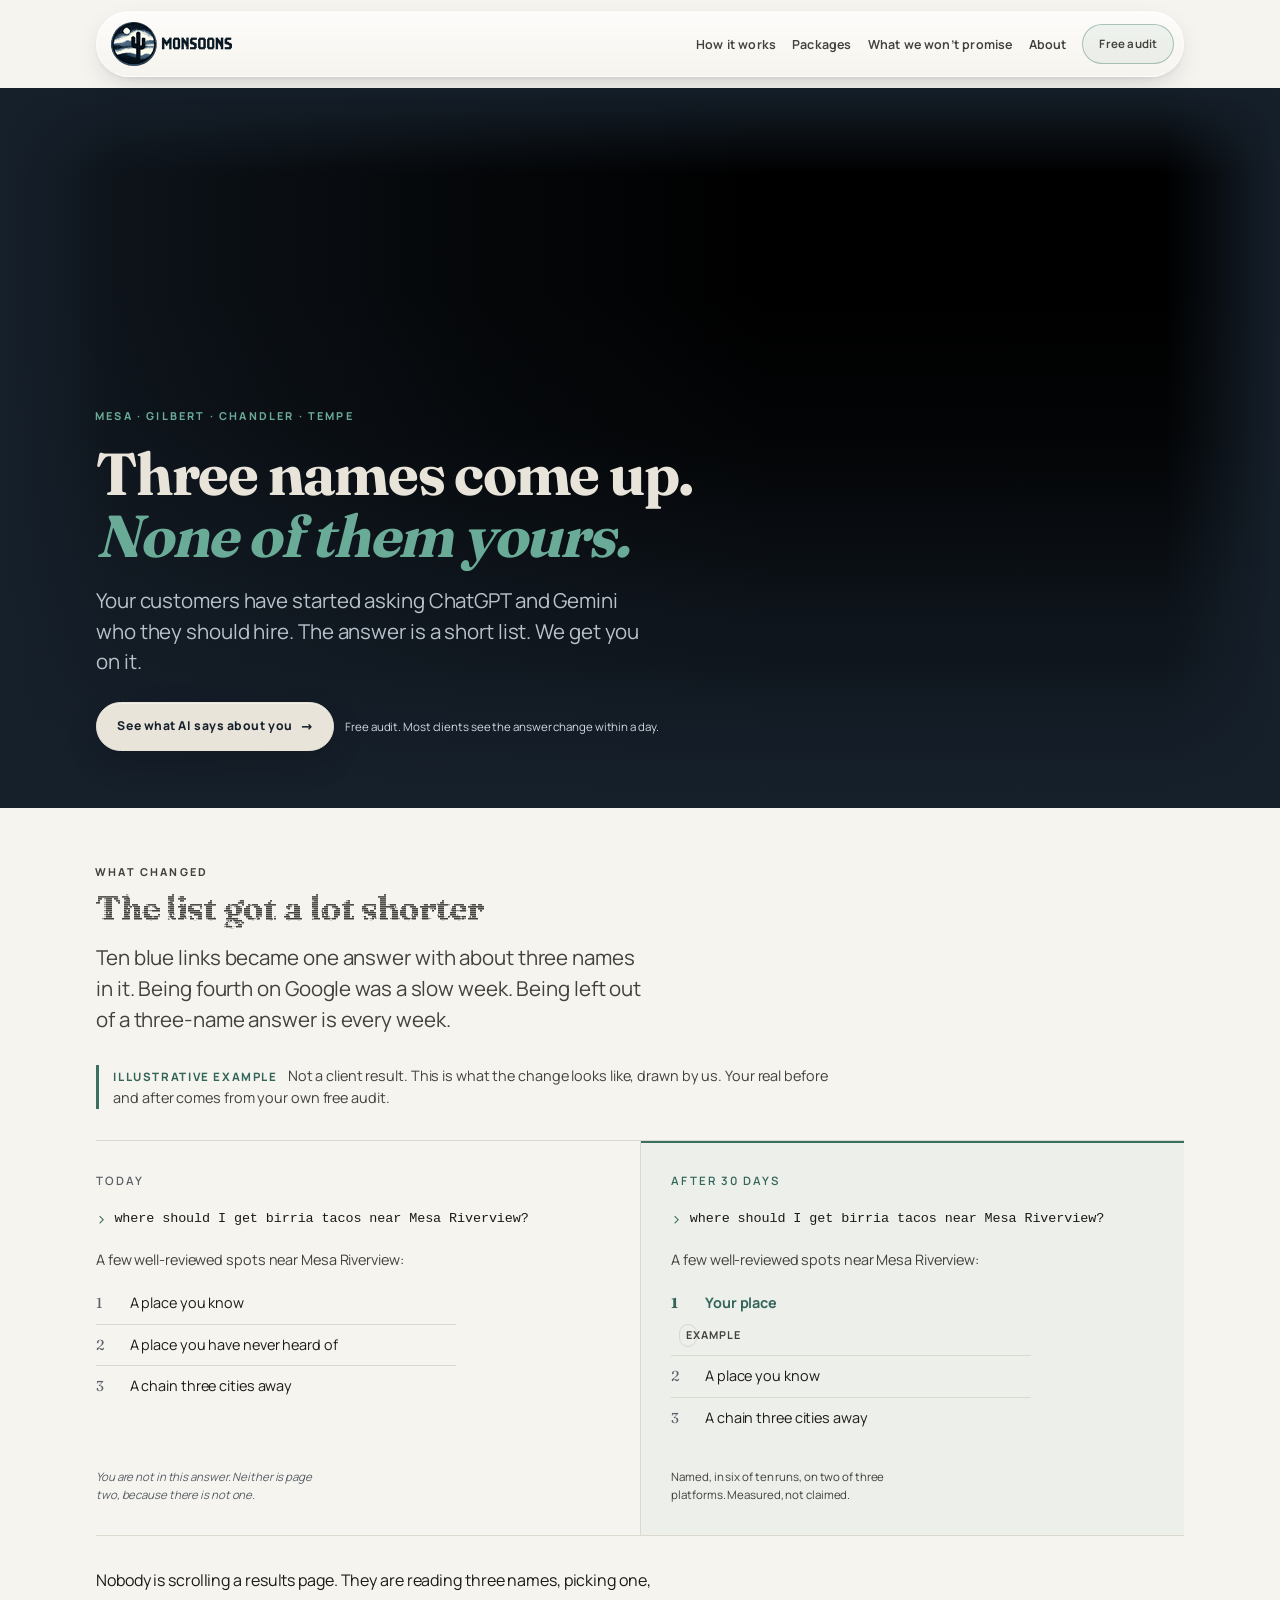
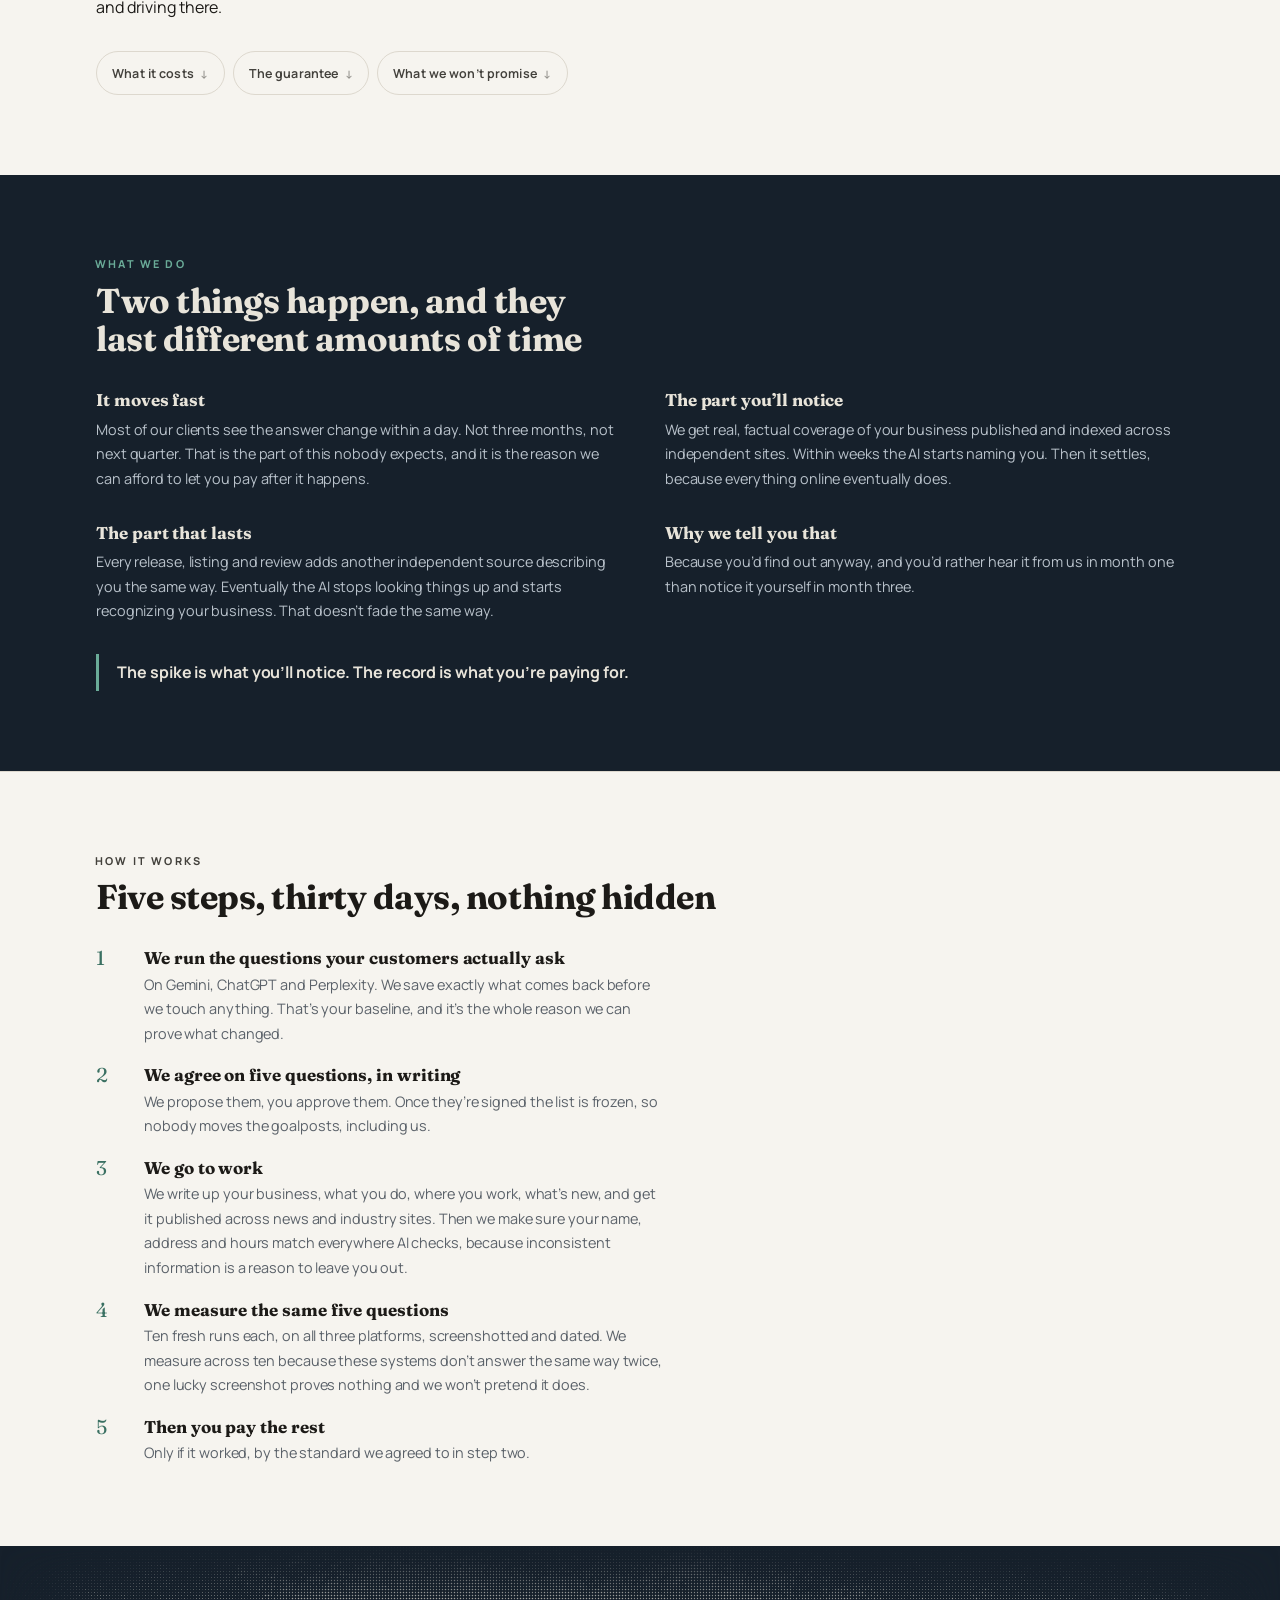
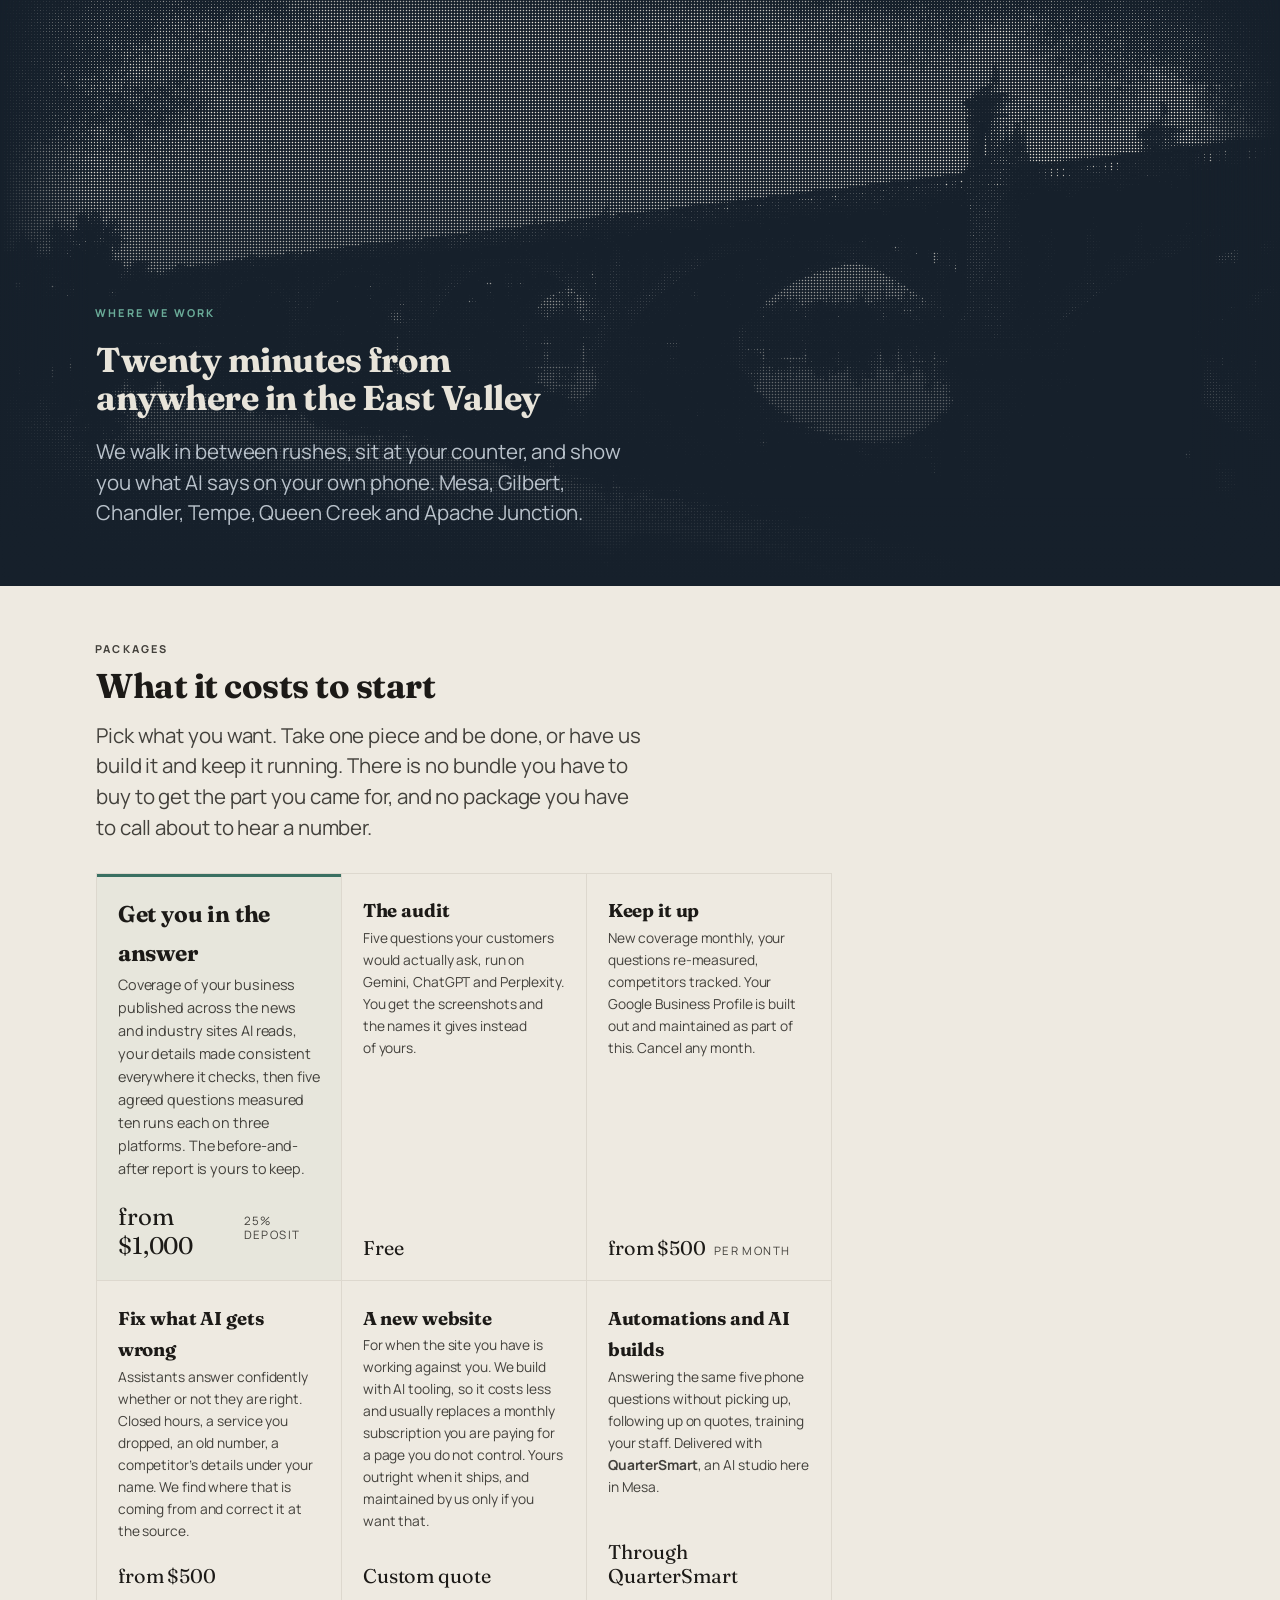
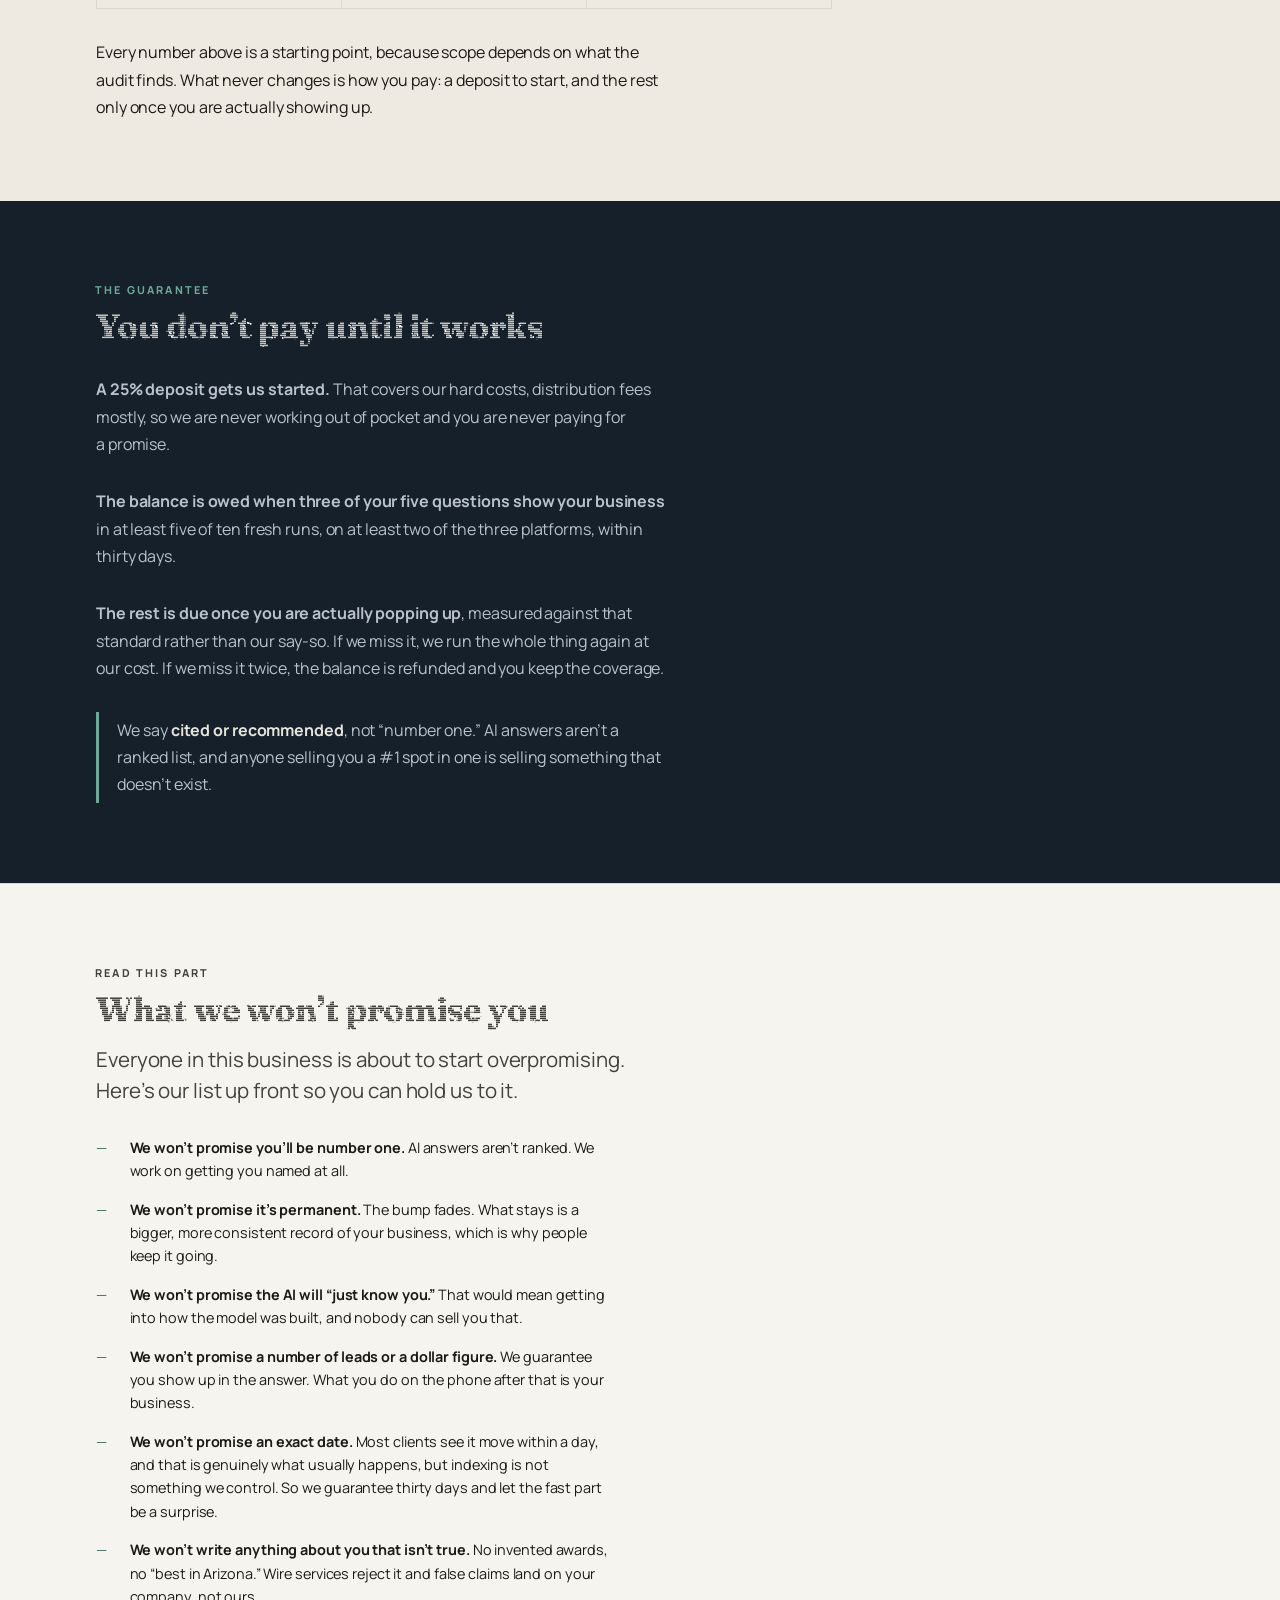
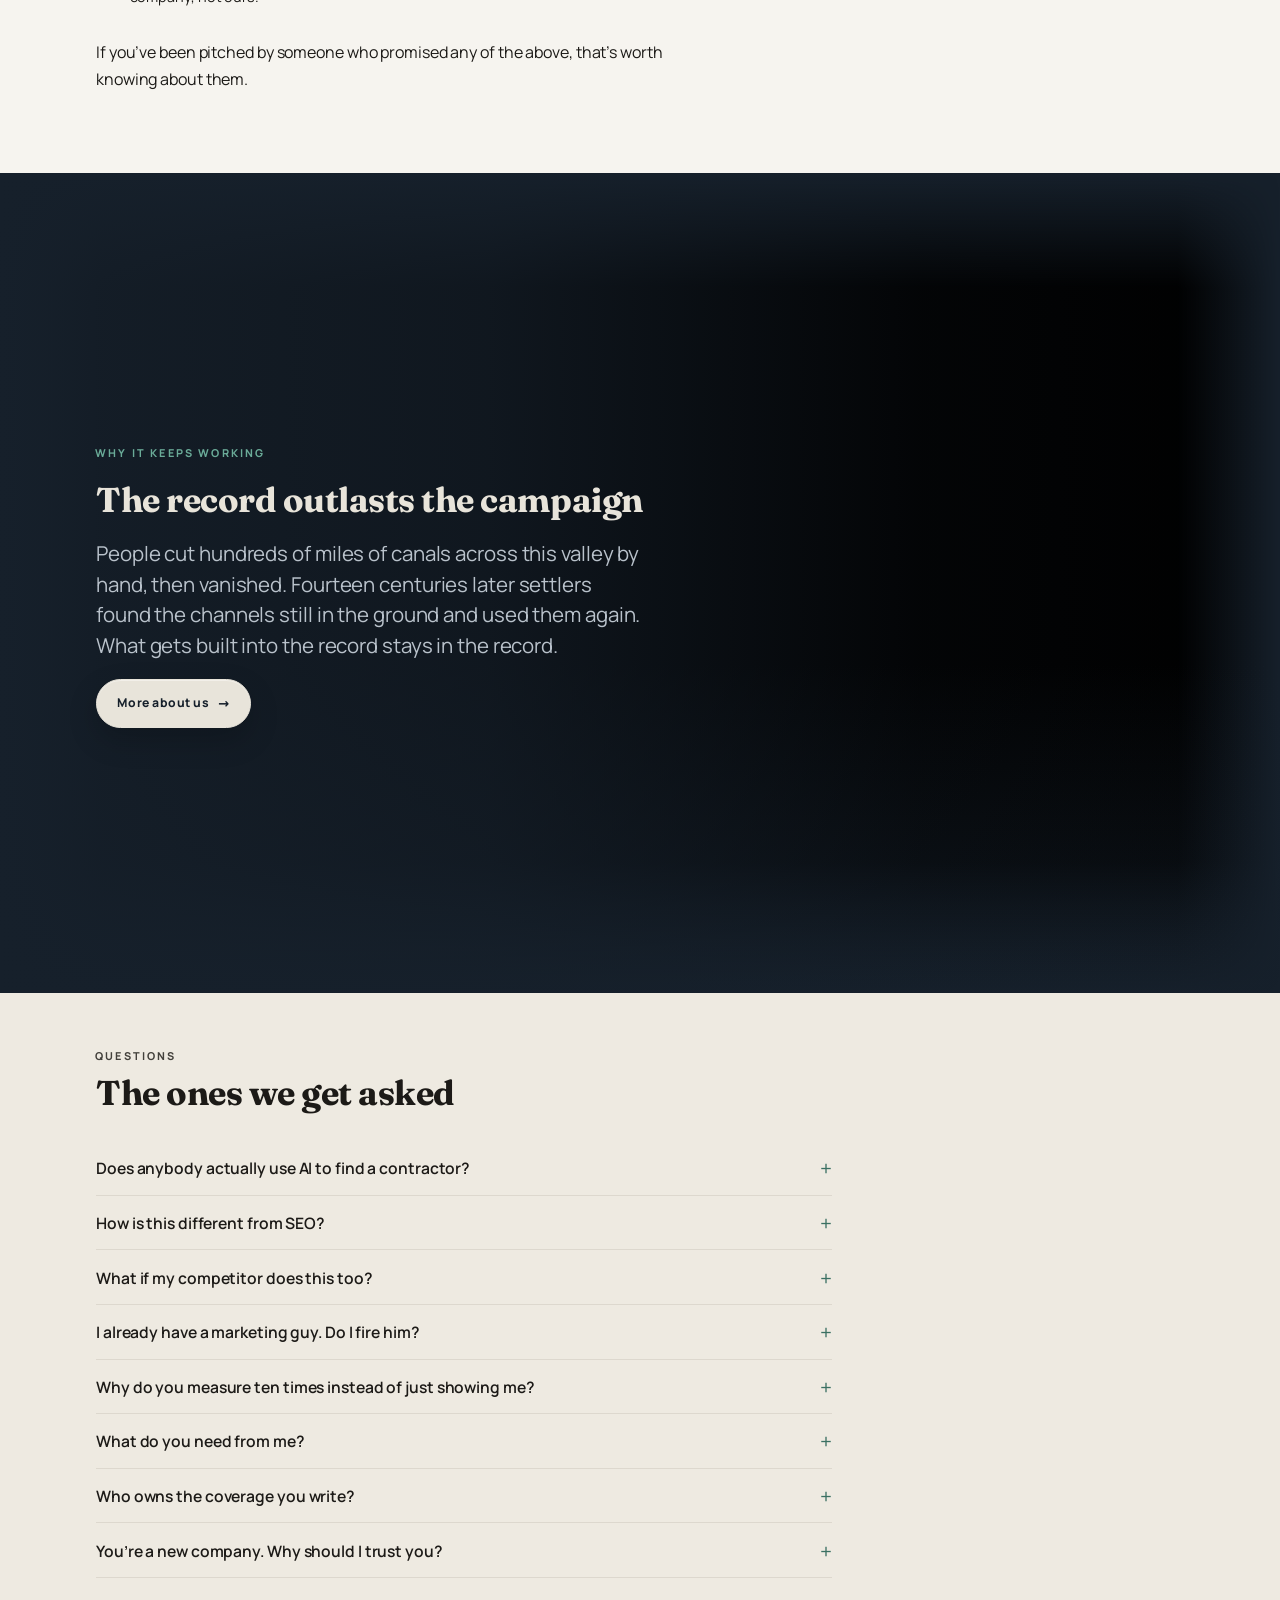
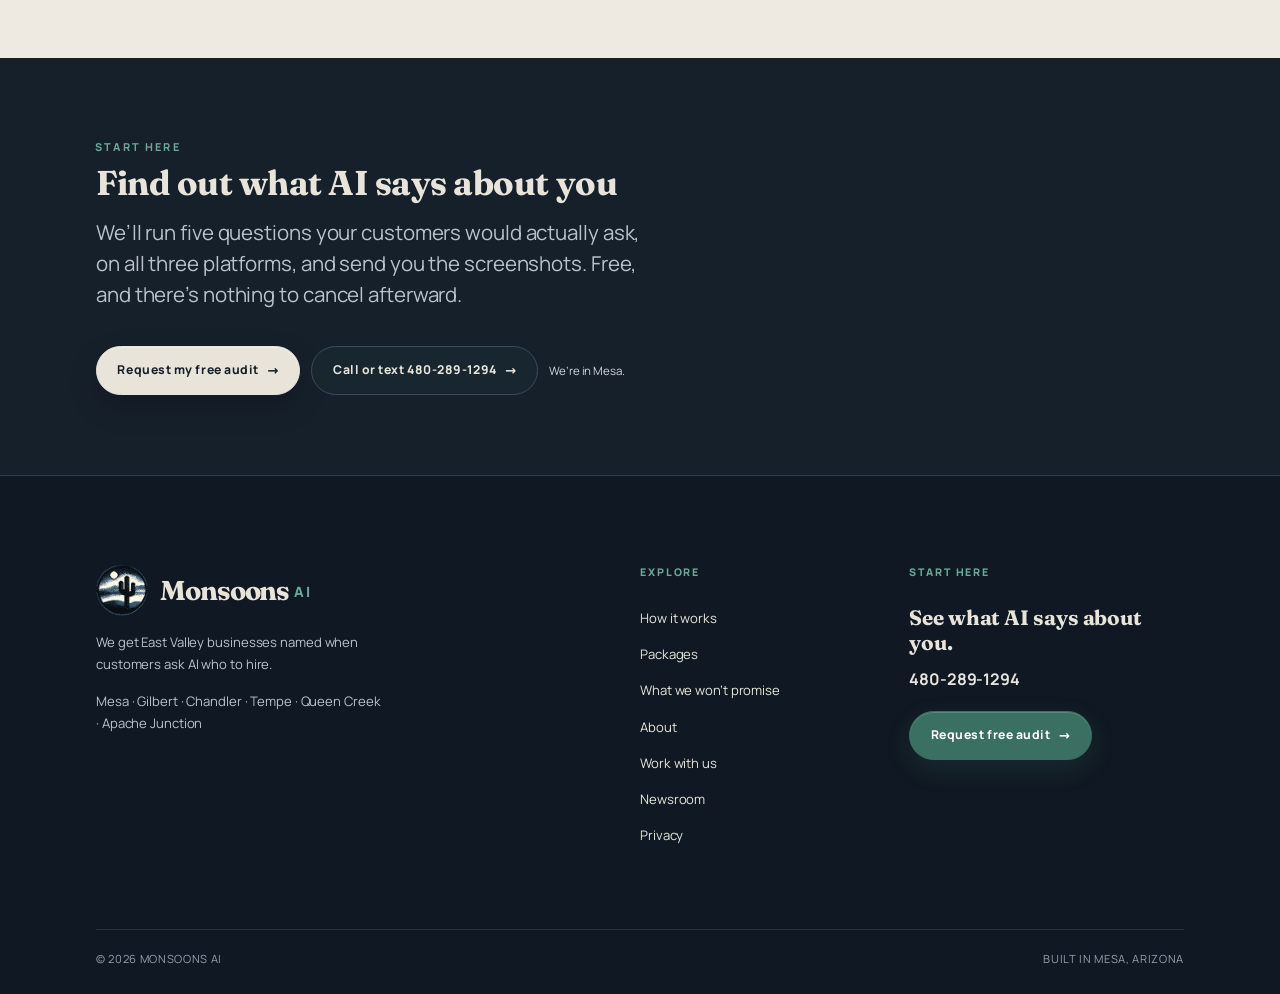
==== commit 0343fec8: "Revert "Refine site with cleaner Monsoons design system" This reverts commit 067044a3fed5fbfc7443ae4" ====
--- a/index.html
+++ b/index.html
@@ -14,7 +14,7 @@
     <link rel="apple-touch-icon" href="./assets/apple-touch-icon.png" />
     <link rel="preload" href="./assets/fonts/Fraunces-var.woff2" as="font" type="font/woff2" crossorigin />
     <link rel="preload" href="./assets/fonts/Manrope-var.woff2" as="font" type="font/woff2" crossorigin />
-    <link rel="stylesheet" href="./assets/site.css?v=3" />
+    <link rel="stylesheet" href="./assets/site.css?v=2" />
     <meta property="og:type" content="website" />
     <meta property="og:title" content="Monsoons | Get recommended by AI in the East Valley" />
     <meta property="og:description" content="When someone asks AI who to hire in Mesa, Gilbert, Chandler or Tempe, it answers with about three names. We get you on that list. Free audit, and you don't pay until it works." />
@@ -130,6 +130,8 @@
     <main id="main">
     <!-- ======================= HERO ======================= -->
     <header class="hero">
+      <canvas class="hero__canvas" id="plate" aria-hidden="true"></canvas>
+      <video id="plateSrc" src="./media/canyon2-web.mp4" muted loop playsinline autoplay preload="metadata"></video>
       <div class="hero__inner">
         <p class="label">Mesa · Gilbert · Chandler · Tempe</p>
         <h1>Three names come up.<br /><em class="mark">None of them yours.</em></h1>
@@ -149,7 +151,7 @@
       <div class="wrap">
         <div class="head">
           <p class="label">What changed</p>
-          <h2>The list got a lot shorter</h2>
+          <h2 data-dither-head>The list got a lot shorter</h2>
           <p class="lede">
             Ten blue links became one answer with about three names in it. Being fourth
             on Google was a slow week. Being left out of a three-name answer is every week.
@@ -412,7 +414,7 @@
       <div class="wrap">
         <div class="head">
           <p class="label">The guarantee</p>
-          <h2>You don’t pay until it works</h2>
+          <h2 data-dither-head>You don’t pay until it works</h2>
         </div>
         <p>
           <strong>A 25% deposit gets us started.</strong> That covers our hard costs,
@@ -445,7 +447,7 @@
       <div class="wrap">
         <div class="head">
           <p class="label">Read this part</p>
-          <h2>What we won’t promise you</h2>
+          <h2 data-dither-head>What we won’t promise you</h2>
           <p class="lede">
             Everyone in this business is about to start overpromising. Here’s our list
             up front so you can hold us to it.
@@ -626,8 +628,40 @@
 
     <script type="module">
       import { initDither } from './assets/dither.js?v=2';
+      import { initDitherHeadings } from './assets/dither-text.js?v=2';
       import { mountPlate } from './assets/plate.js?v=2';
+      const canvas = document.getElementById('plate');
+      const video = document.getElementById('plateSrc');
+      // Fine grid at 3px. On a narrow canvas that dissolves the subject into
+      // noise, so phones step up a little.
       const narrow = matchMedia('(max-width: 620px)').matches;
+      initDither(canvas, video, {
+        fit: 'cover',          // fill any viewport, no letterbox edges
+        pixelSize: narrow ? 4 : 3,
+        // Clip more highlights and lift the floor: the moon is a small bright
+        // outlier and the canyon is mostly shadow, so without this the lower
+        // two thirds render almost no dots and read as flat dark.
+        whiteClip: 0.15,
+        brightness: 7,
+        contrast: 13,
+        floor: 0.004,
+        levels: 8,
+        leanStrength: 0,   // interaction lives on the stills, not on video
+        // The page's one animated canvas, and capped. The dot field is redrawn
+        // at 15fps rather than 60: the crest is slow enough that nobody can tell,
+        // and it is a quarter of the main-thread cost.
+        fps: 15,
+        // Ambient only: a very slow, very wide, very low-gain crest. Wide enough
+        // that no edge is ever visible, weak enough that you notice the plate is
+        // alive without being able to point at what moved. This is the whole
+        // motion budget for the page.
+        wave: true,
+        waveSpeed: 0.00055,
+        waveWidth: 0.55,
+        waveGain: 0.3,
+        waveLift: 3,
+        waveTilt: 0.5,
+      });
 
       // Second plate, mid page. Only starts decoding once it scrolls into view,
       // so it never competes with the hero for bandwidth on first paint.
@@ -674,8 +708,16 @@
                    document.getElementById(imgId), opts);
       }
 
+      // Dithered headings. Three, not ten. These are the three lines the whole
+      // pitch rests on — the problem, the honest part, the guarantee — so the
+      // treatment marks the argument's spine rather than decorating every band.
+      // Each resolves out of loose dots once, on first sight, then pauses and
+      // only wakes for the pointer. Nothing here moves at rest, which is what
+      // keeps the hero as the page's single motion moment.
+      initDitherHeadings('[data-dither-head]', { pixelSize: narrow ? 5 : 4 });
     </script>
     <script type="module" src="./assets/nav.js?v=2"></script>
     <script type="module" src="./assets/packages.js?v=2"></script>
+    <script type="module" src="./assets/logo-resolve.js?v=2"></script>
   </body>
 </html>
--- a/assets/site.css
+++ b/assets/site.css
@@ -1665,454 +1665,3 @@
   }
   .answer__you { margin-top: 0; }
 }
-
-/* ============================================================
-   Clean system — informed by Sondera's restraint, owned by Monsoons.
-
-   The earlier system leaned on a floating glass nav, heavy serif display type,
-   pill controls, dark full-bleed panels and several simultaneous dither effects.
-   This final layer deliberately simplifies the experience without changing the
-   site's content model: one quiet shell, one strong type voice, clear controls,
-   generous space and motion saved for a single environmental plate.
-   ============================================================ */
-
-:root {
-  --indigo: #0b4d50;
-  --indigo-2: #124f51;
-  --bone: #f1f2ec;
-  --paper: #e9ebe7;
-  --paper-2: #dfe3dd;
-  --ink: #17211f;
-  --ink-2: #46514e;
-  --slate: #5c6764;
-  --verdigris: #2f6c5d;
-  --verdigris-text: #285e52;
-  --verdigris-lt: #9bd1bc;
-  --line: rgba(23, 33, 31, 0.16);
-  --line-dk: rgba(241, 242, 236, 0.22);
-  --display: 'Manrope', system-ui, sans-serif;
-  --r-sm: 0.85rem;
-  --t-lg: clamp(2rem, 4.4vw, 3.55rem);
-  --t-xl: clamp(2.85rem, 6.2vw, 5rem);
-  --nav-h: 76px;
-  --nav-gutter: 0px;
-}
-
-body {
-  background: var(--paper);
-  font-size: 1rem;
-  line-height: 1.65;
-}
-
-h1,
-h2,
-h3 {
-  font-family: var(--body);
-  font-weight: 500;
-  font-variation-settings: normal;
-  letter-spacing: -0.045em;
-}
-
-h1 { line-height: 0.98; }
-h2 { line-height: 1.04; }
-h3 { line-height: 1.25; letter-spacing: -0.025em; }
-em.mark { font-family: 'Fraunces', Georgia, serif; font-weight: 470; }
-
-.label {
-  font-size: 0.7rem;
-  font-weight: 700;
-  letter-spacing: 0.15em;
-}
-
-.lede {
-  line-height: 1.55;
-}
-
-/* A header in the document flow gives the opening message room to breathe. */
-.nav {
-  position: relative;
-  top: auto;
-  z-index: 30;
-  padding: 0 var(--pad);
-  background: var(--paper);
-  pointer-events: auto;
-}
-
-.nav__inner {
-  max-width: 78rem;
-  min-height: var(--nav-h);
-  padding: 0;
-  gap: clamp(1.5rem, 3vw, 3rem);
-  border: 0;
-  border-bottom: 1px solid var(--line);
-  border-radius: 0;
-  background: transparent;
-  backdrop-filter: none;
-  -webkit-backdrop-filter: none;
-  box-shadow: none;
-  animation: none;
-}
-
-.nav + .hero { margin-top: 0; }
-.nav__lockup { height: 46px; }
-.nav__links { gap: clamp(1rem, 2vw, 1.6rem); }
-.nav__links a {
-  padding: 0.7rem 0;
-  color: var(--ink);
-  font-size: 0.7rem;
-  font-weight: 700;
-  letter-spacing: 0.09em;
-  text-transform: uppercase;
-}
-
-.nav__links a::after { height: 2px; bottom: 0.3rem; }
-
-/* Calm, compact controls: clear rectangles, no arrows or floating shadows. */
-.btn {
-  min-height: 46px;
-  padding: 0.74rem 1.2rem;
-  border-radius: 0.85rem;
-  background: var(--indigo);
-  border-color: var(--indigo);
-  box-shadow: none;
-  font-size: 0.72rem;
-  font-weight: 750;
-  letter-spacing: 0.055em;
-  text-transform: uppercase;
-}
-
-.btn::before,
-.btn::after { content: none; }
-.btn:hover {
-  background: #123f41;
-  border-color: #123f41;
-  transform: none;
-}
-
-.btn--quiet {
-  color: var(--indigo);
-  background: transparent;
-  border-color: rgba(11, 77, 80, 0.42);
-}
-
-.btn--quiet:hover {
-  color: var(--bone);
-  background: var(--indigo);
-  border-color: var(--indigo);
-}
-
-.btn--onDark {
-  color: var(--indigo);
-  background: var(--bone);
-  border-color: var(--bone);
-}
-
-.btn--onDark:hover {
-  color: var(--bone);
-  background: transparent;
-  border-color: rgba(241, 242, 236, 0.62);
-}
-
-.nav .btn {
-  min-height: 42px;
-  padding-inline: 1rem;
-}
-
-/* The home hero is a quiet framed canvas with content at the center. */
-.hero {
-  min-height: clamp(600px, 75vh, 730px);
-  margin: 0 var(--pad);
-  padding: 0 clamp(1.25rem, 5vw, 5rem);
-  align-items: center;
-  isolation: isolate;
-  color: var(--ink);
-  background:
-    radial-gradient(circle at 12% 12%, rgba(255, 255, 255, 0.72), transparent 31%),
-    linear-gradient(145deg, #dde2dc 0%, #d3dbd5 100%);
-  border: 1px solid rgba(23, 33, 31, 0.09);
-}
-
-.hero::before {
-  content: '';
-  position: absolute;
-  inset: 0;
-  z-index: -1;
-  opacity: 0.5;
-  background-image: radial-gradient(rgba(47, 108, 93, 0.24) 1px, transparent 1px);
-  background-size: 22px 22px;
-  -webkit-mask-image: linear-gradient(110deg, transparent 5%, #000 48%, transparent 88%);
-  mask-image: linear-gradient(110deg, transparent 5%, #000 48%, transparent 88%);
-}
-
-.hero::after {
-  background:
-    radial-gradient(circle at 84% 78%, rgba(47, 108, 93, 0.12), transparent 28%),
-    linear-gradient(to bottom, transparent 65%, rgba(233, 235, 231, 0.3));
-}
-
-.hero__inner {
-  align-items: center;
-  text-align: center;
-  max-width: 52rem;
-  padding: clamp(5.5rem, 11vw, 8rem) 0;
-  gap: 1.3rem;
-}
-
-.hero__inner h1 {
-  max-width: 15ch;
-  color: var(--ink);
-  font-size: clamp(3.15rem, 6.2vw, 5rem);
-  font-weight: 500;
-}
-
-.hero .label { color: var(--verdigris-text); }
-.hero .lede {
-  color: var(--ink-2);
-  max-width: 48ch;
-  font-size: clamp(1.05rem, 1.8vw, 1.22rem);
-}
-
-.hero em.mark { color: var(--verdigris); }
-.hero__cta {
-  justify-content: center;
-  max-width: 44rem;
-  margin-top: 0.45rem;
-}
-.hero__note { color: var(--ink-2); }
-
-/* Interior heroes keep their distinctive desert photography, but now sit as
-   composed panels rather than immersive full-bleed movie frames. */
-.page-hero {
-  min-height: clamp(500px, 64vh, 640px);
-  margin: 0 var(--pad);
-  padding: 0 clamp(1.5rem, 5vw, 4.5rem);
-  border: 1px solid rgba(23, 33, 31, 0.1);
-}
-
-.page-hero::before {
-  background:
-    linear-gradient(90deg, rgba(8, 48, 49, 0.94) 0%, rgba(8, 48, 49, 0.76) 42%, rgba(8, 48, 49, 0.12) 84%),
-    linear-gradient(0deg, rgba(8, 48, 49, 0.62) 0%, transparent 56%);
-}
-
-.page-hero__inner {
-  max-width: 68rem;
-  padding: clamp(5.5rem, 10vw, 8rem) 0 clamp(3.5rem, 7vw, 5rem);
-}
-
-.page-hero h1 {
-  max-width: 16ch;
-  font-size: clamp(2.8rem, 6vw, 4.8rem);
-  font-weight: 500;
-  line-height: 1;
-}
-
-/* Wider rhythm, fewer color changes, and thin rules instead of decoration. */
-.section {
-  padding: clamp(5rem, 9vw, 8rem) var(--pad);
-}
-
-.plate + .section,
-.band + .section,
-.hero + .section {
-  padding-top: clamp(5rem, 9vw, 8rem);
-}
-
-.section + .section:not(.section--tint):not(.section--dark) {
-  border-top: 1px solid var(--line);
-}
-
-.section--tint { background: var(--paper-2); }
-.section--dark {
-  background: var(--indigo);
-  color: var(--bone);
-}
-
-.wrap,
-.footer__inner,
-.footer__bottom {
-  max-width: 68rem;
-}
-
-.wrap { gap: clamp(2rem, 5vw, 3.5rem); }
-.head { gap: 0.7rem; max-width: 50rem; }
-.head .lede { margin-top: 0.55rem; }
-
-/* Editorial surfaces all share one restrained material language. */
-.tier,
-.callout,
-.answer,
-.plans--grid .plan,
-.form,
-.faq details {
-  border-color: var(--line);
-  border-radius: 1rem;
-  background: rgba(255, 255, 255, 0.34);
-  box-shadow: none;
-}
-
-.plans--grid {
-  max-width: none;
-  gap: 0.8rem;
-  border: 0;
-}
-
-.plans--grid .plan {
-  padding: 1.5rem;
-  border: 1px solid var(--line);
-}
-
-.plans--grid .plan:last-child { border-bottom: 1px solid var(--line); }
-.plans--grid .plan--feature {
-  background: rgba(255, 255, 255, 0.58);
-  border-color: rgba(47, 108, 93, 0.42);
-  box-shadow: none;
-}
-
-.plan__name,
-.plan__price,
-.tier__price,
-.pull,
-.footer__wordmark,
-.footer__contact strong {
-  font-family: var(--body);
-}
-
-.plan__name,
-.tier__price,
-.footer__wordmark,
-.footer__contact strong {
-  font-weight: 550;
-  letter-spacing: -0.025em;
-}
-
-.answer {
-  padding: clamp(1.5rem, 3vw, 2rem);
-}
-.answer--after {
-  padding-inline: clamp(1.5rem, 3vw, 2rem);
-  background: rgba(255, 255, 255, 0.58);
-  box-shadow: none;
-  border-color: rgba(47, 108, 93, 0.42);
-}
-
-.steps li::before {
-  border-radius: 0.65rem;
-  background: transparent;
-  border: 1px solid rgba(47, 108, 93, 0.45);
-}
-
-.jump a,
-.is-you__tag {
-  border-radius: 0.65rem;
-}
-
-/* Keep one atmospheric motion moment; make it a framed interlude. */
-.band,
-.plate {
-  margin-inline: var(--pad);
-}
-
-.band {
-  min-height: min(78vh, 680px);
-}
-
-.plate--bridge { min-height: min(70vh, 580px); }
-.plate--grove,
-.plate--saguaro { min-height: min(64vh, 520px); }
-.plate--plaza { min-height: min(58vh, 470px); }
-
-/* The footer is the page's strongest color field and its final orientation aid. */
-.footer {
-  margin-top: 0;
-  padding: clamp(4.5rem, 8vw, 7rem) var(--pad) 1.6rem;
-  background: #074b4f;
-  border-top: 0;
-}
-
-.footer__inner {
-  grid-template-columns: minmax(18rem, 1.6fr) minmax(9rem, 0.7fr) minmax(15rem, 1fr);
-}
-
-.footer__mark { width: 58px; height: 58px; }
-.footer__wordmark { font-size: 1.55rem; }
-.footer__bottom { border-color: rgba(241, 242, 236, 0.2); }
-
-@media (max-width: 860px) {
-  :root { --nav-h: 72px; }
-
-  .nav__toggle {
-    border-radius: 0.75rem;
-    background: transparent;
-  }
-
-  .nav__panel {
-    top: calc(100% + 0.5rem);
-    padding: 0.5rem;
-    border: 1px solid var(--line);
-    border-radius: 1rem;
-    background: rgba(233, 235, 231, 0.98);
-    backdrop-filter: none;
-    -webkit-backdrop-filter: none;
-    box-shadow: 0 16px 36px rgba(23, 33, 31, 0.16);
-  }
-
-  .nav__links a {
-    border-radius: 0.7rem;
-    font-size: 0.8rem;
-  }
-}
-
-@media (max-width: 700px) {
-  :root { --pad: 1rem; }
-
-  .nav__lockup { height: 40px; }
-  .nav__cta { display: none; }
-
-  .hero,
-  .page-hero,
-  .band,
-  .plate {
-    margin-inline: var(--pad);
-  }
-
-  .hero {
-    min-height: 650px;
-    padding-inline: 1.25rem;
-  }
-
-  .hero__inner {
-    padding: 5.5rem 0;
-  }
-
-  .hero__inner h1 {
-    font-size: clamp(2.65rem, 12vw, 3.7rem);
-    max-width: 12ch;
-  }
-
-  .hero__cta {
-    width: 100%;
-    flex-direction: column;
-  }
-
-  .hero__cta .btn { width: 100%; }
-  .hero__note { max-width: 34ch; }
-
-  .page-hero {
-    min-height: 540px;
-    padding-inline: 1.25rem;
-  }
-
-  .page-hero h1 { font-size: clamp(2.55rem, 12vw, 3.65rem); }
-  .section { padding-block: 4.75rem; }
-  .plans--grid { gap: 0.7rem; }
-
-  .footer__inner {
-    grid-template-columns: minmax(0, 1fr);
-  }
-
-  .footer__bottom {
-    align-items: flex-start;
-    flex-direction: column;
-  }
-}
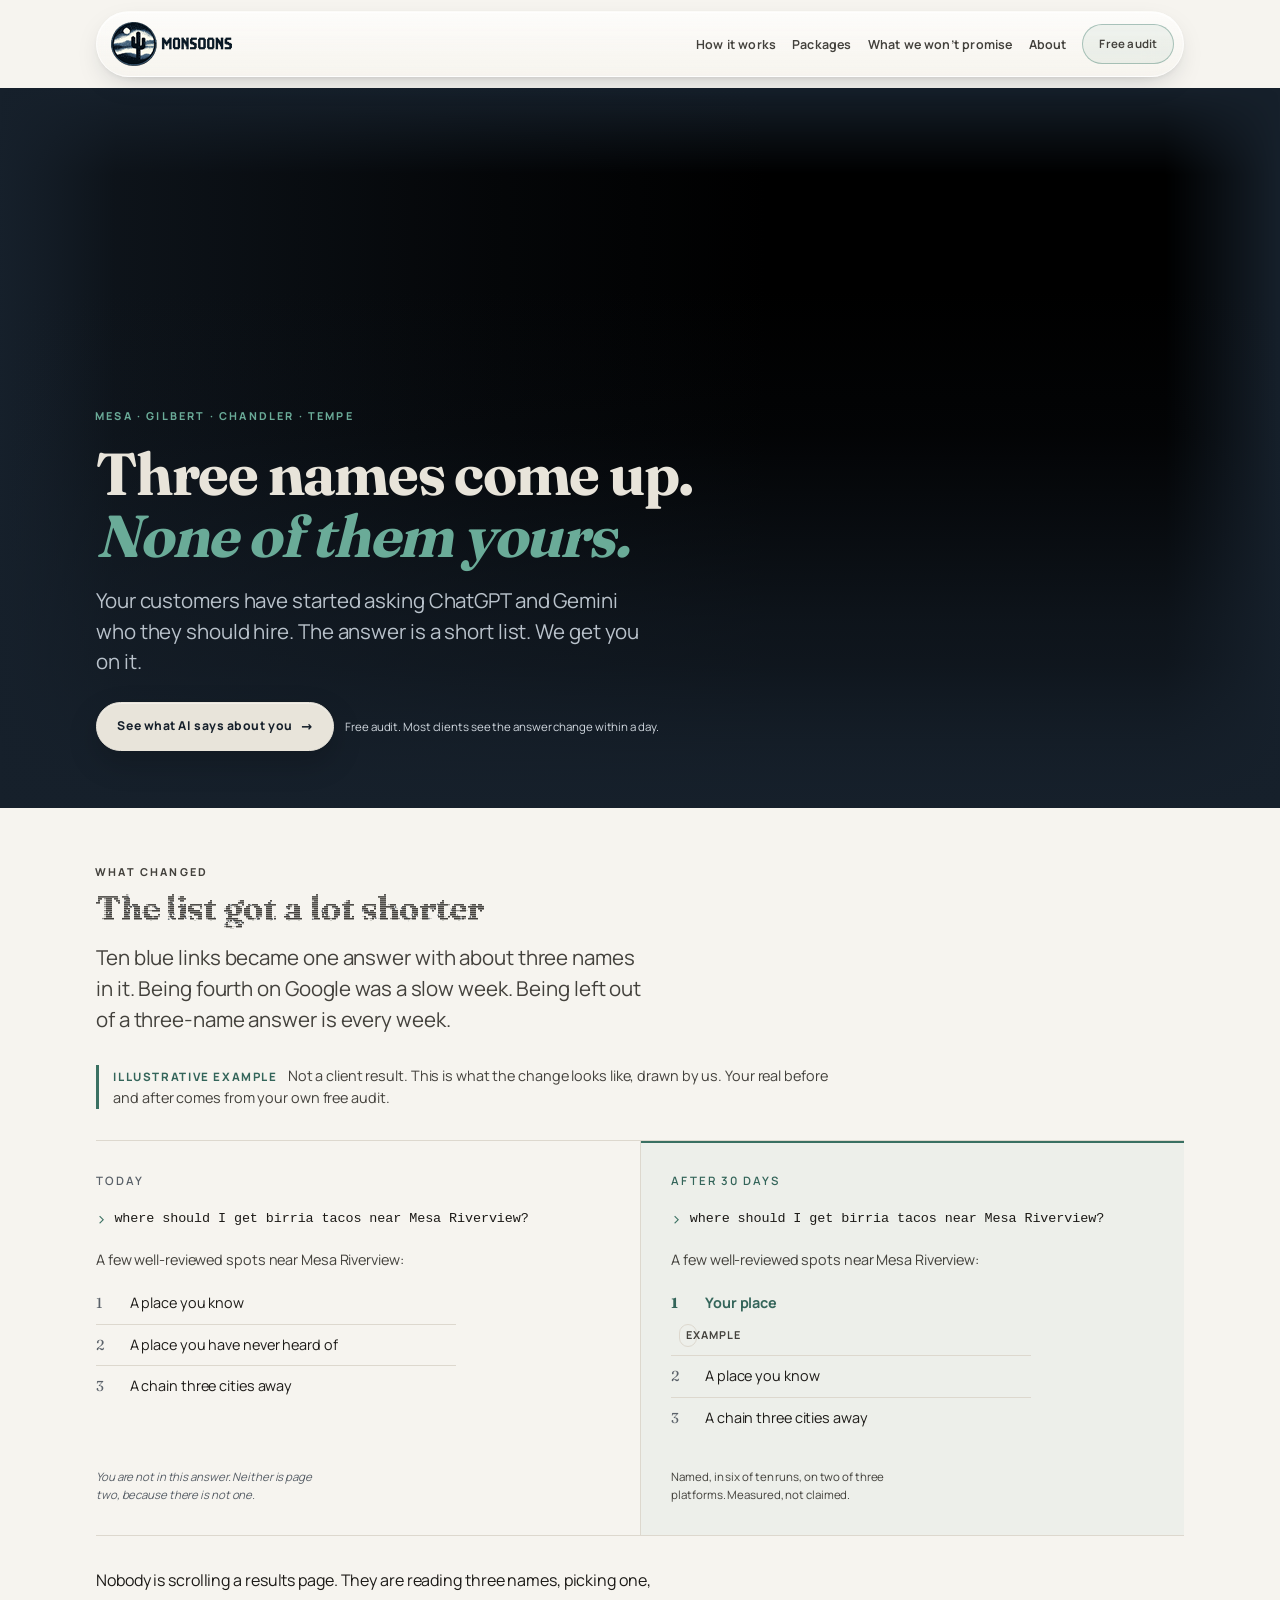
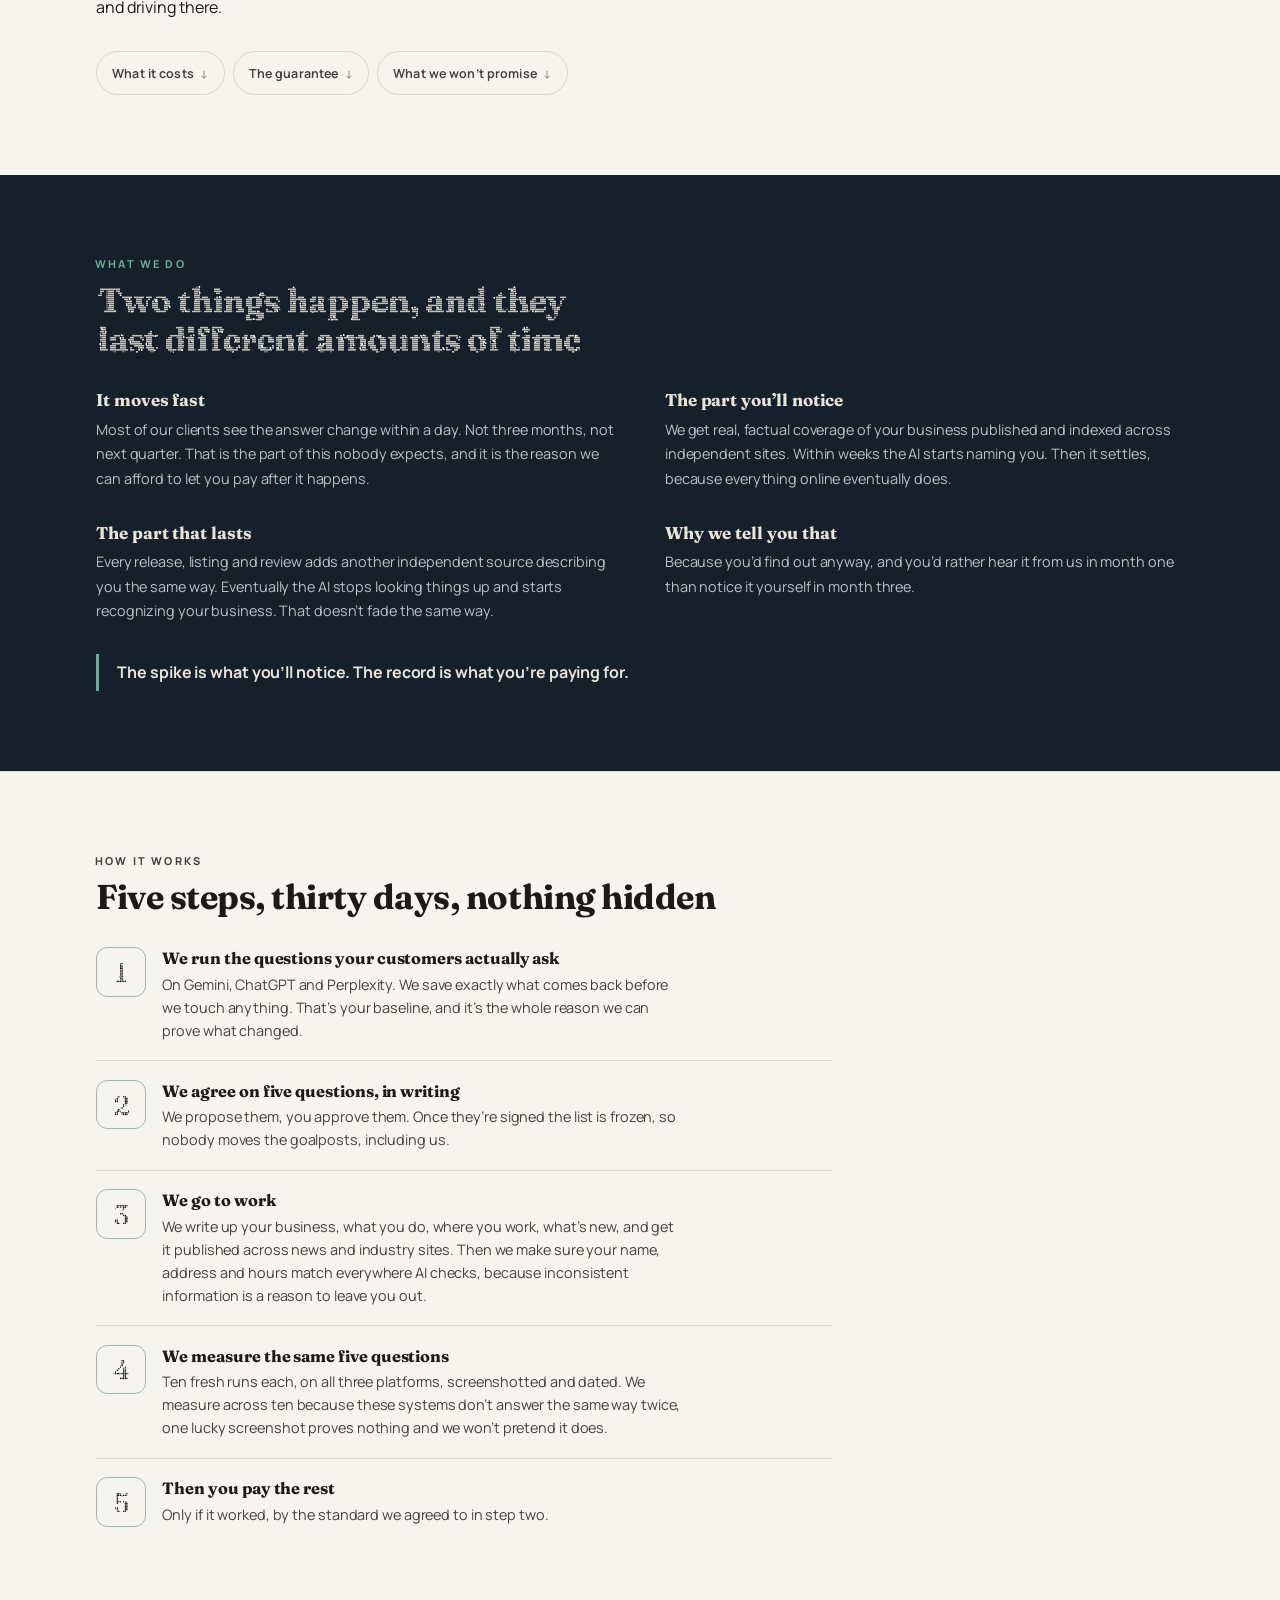
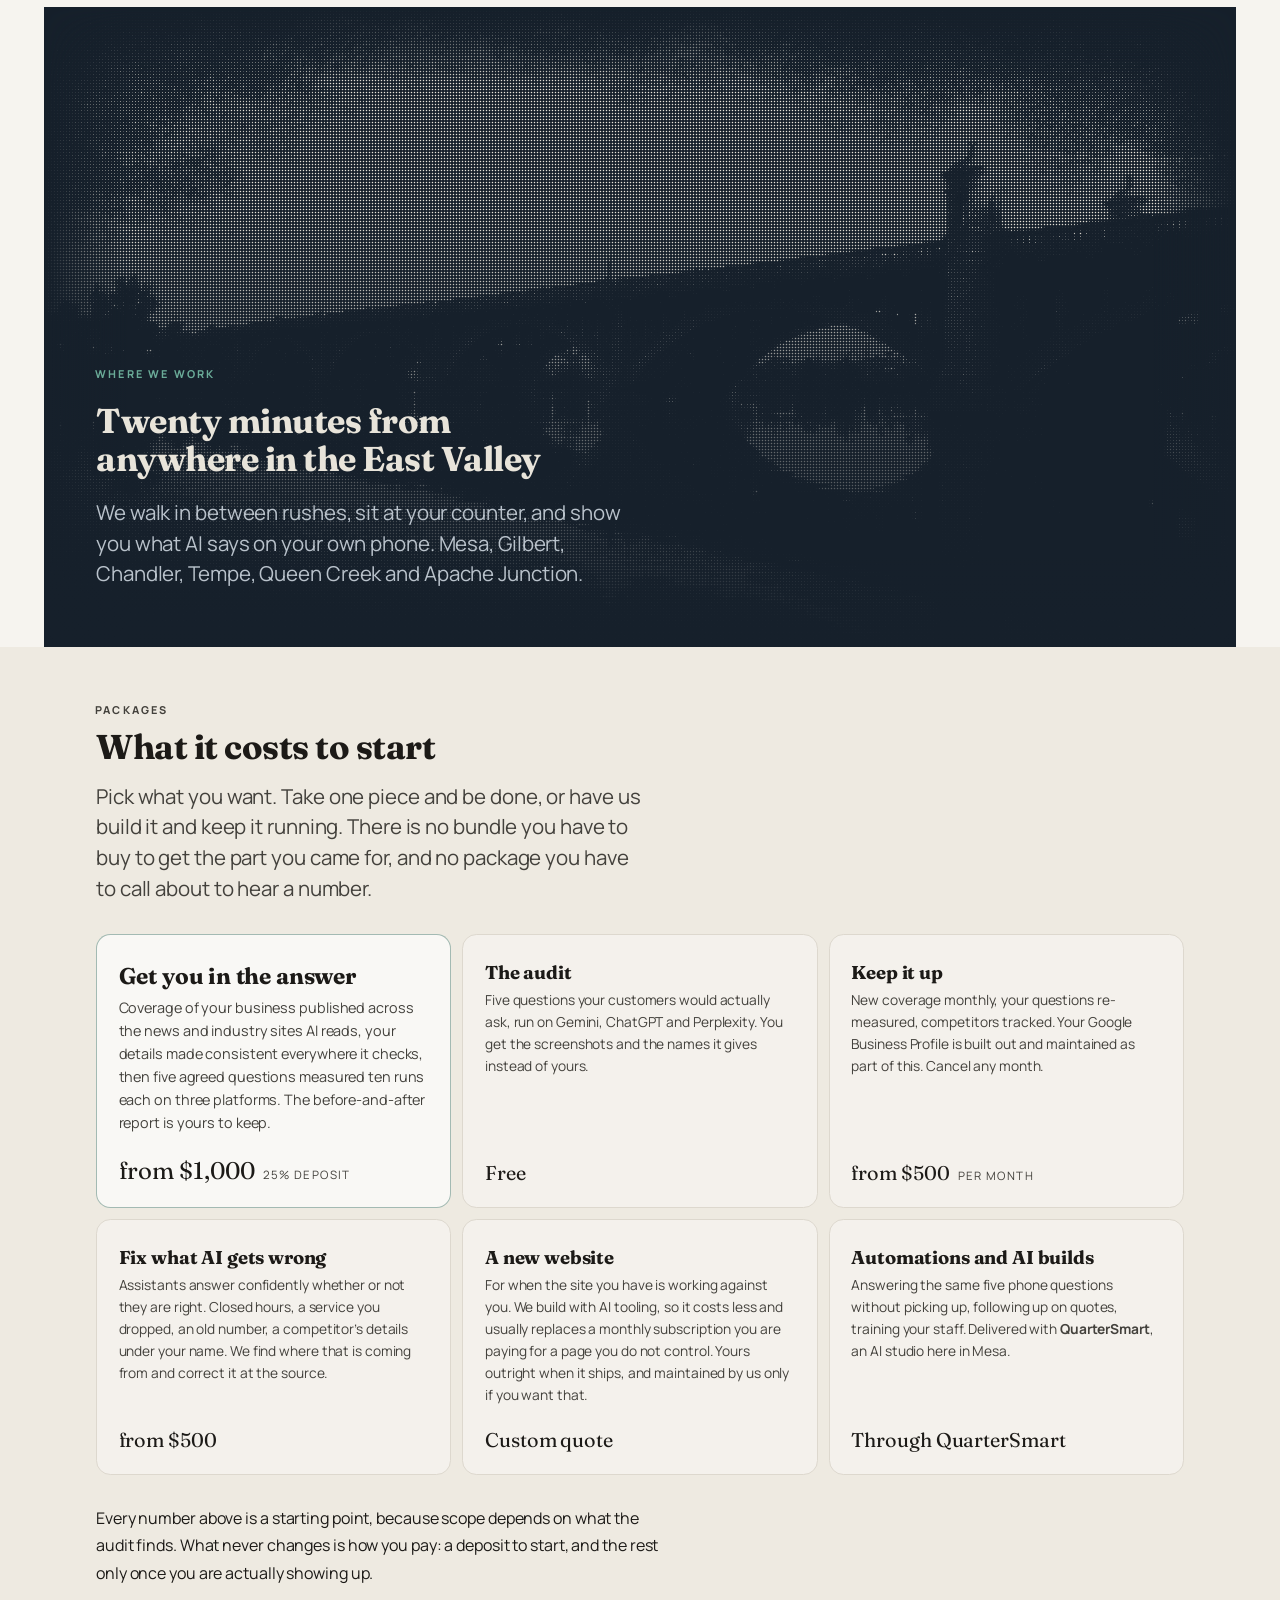
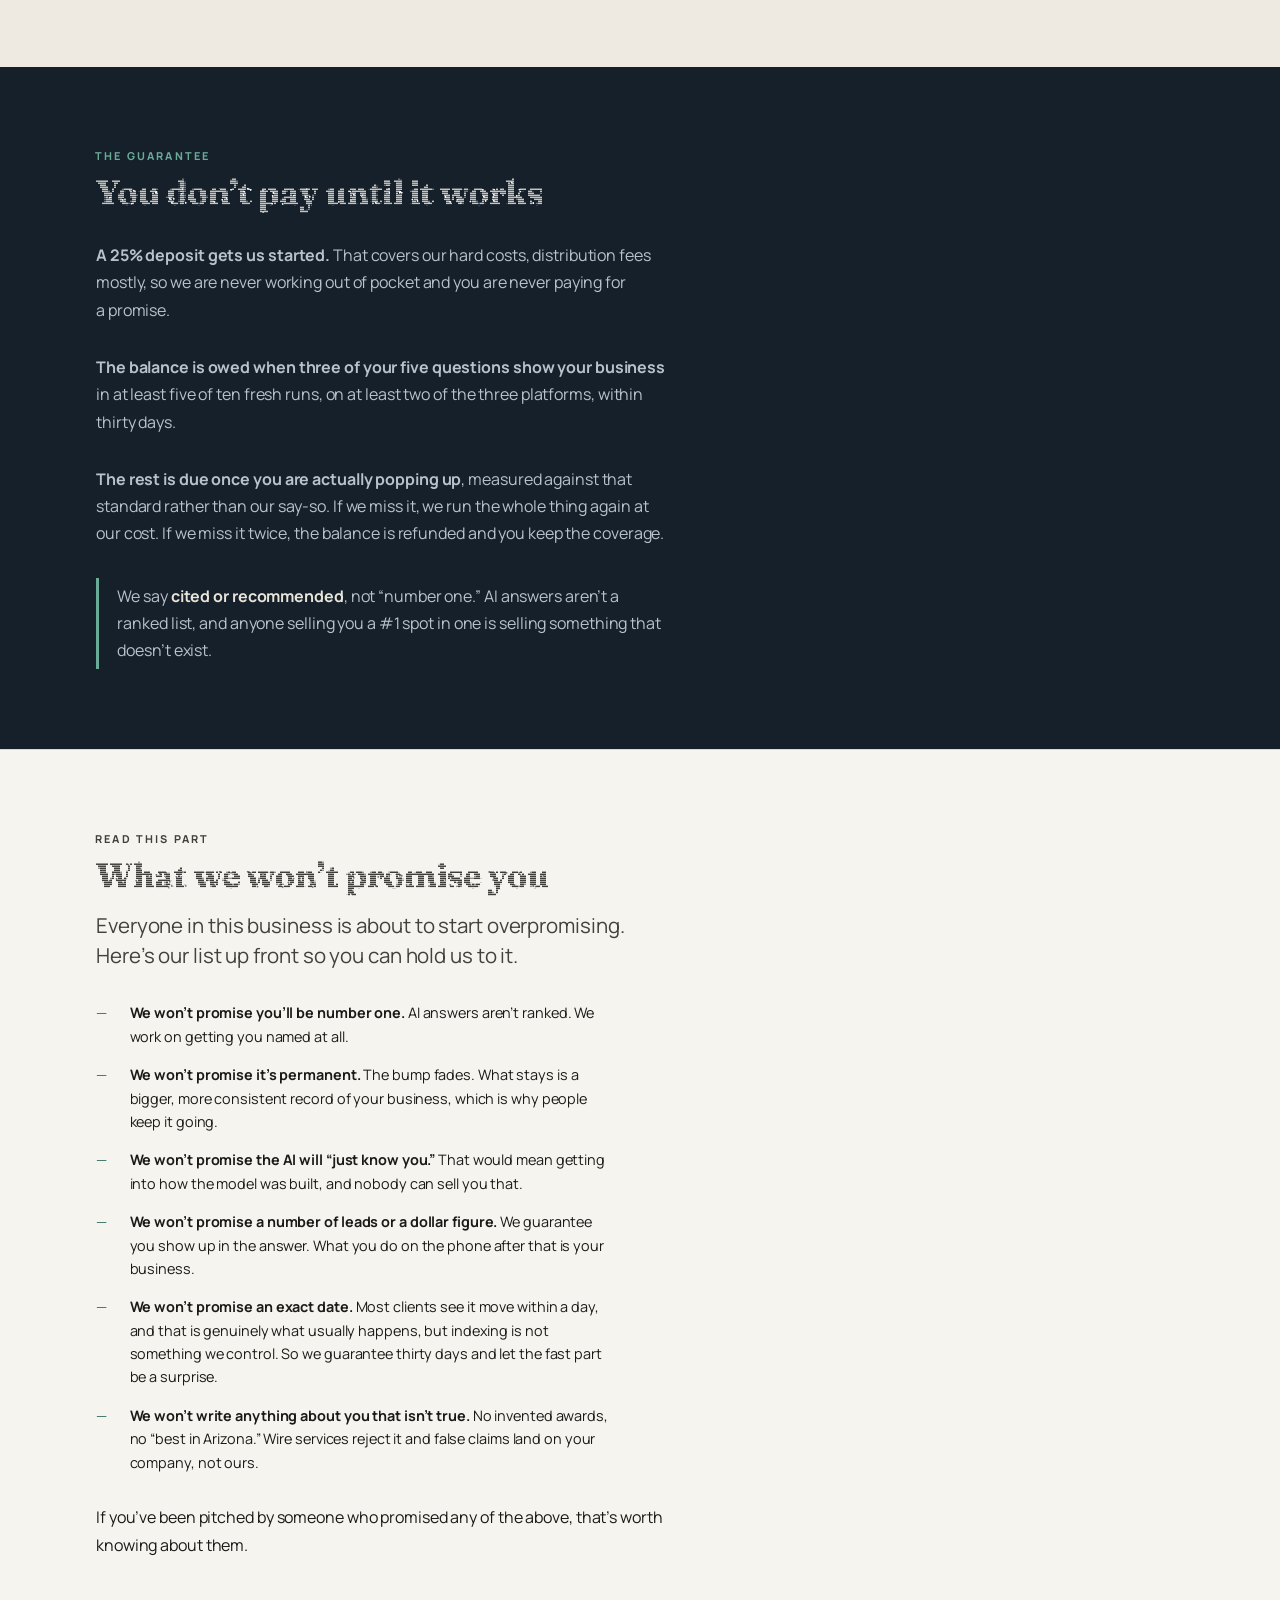
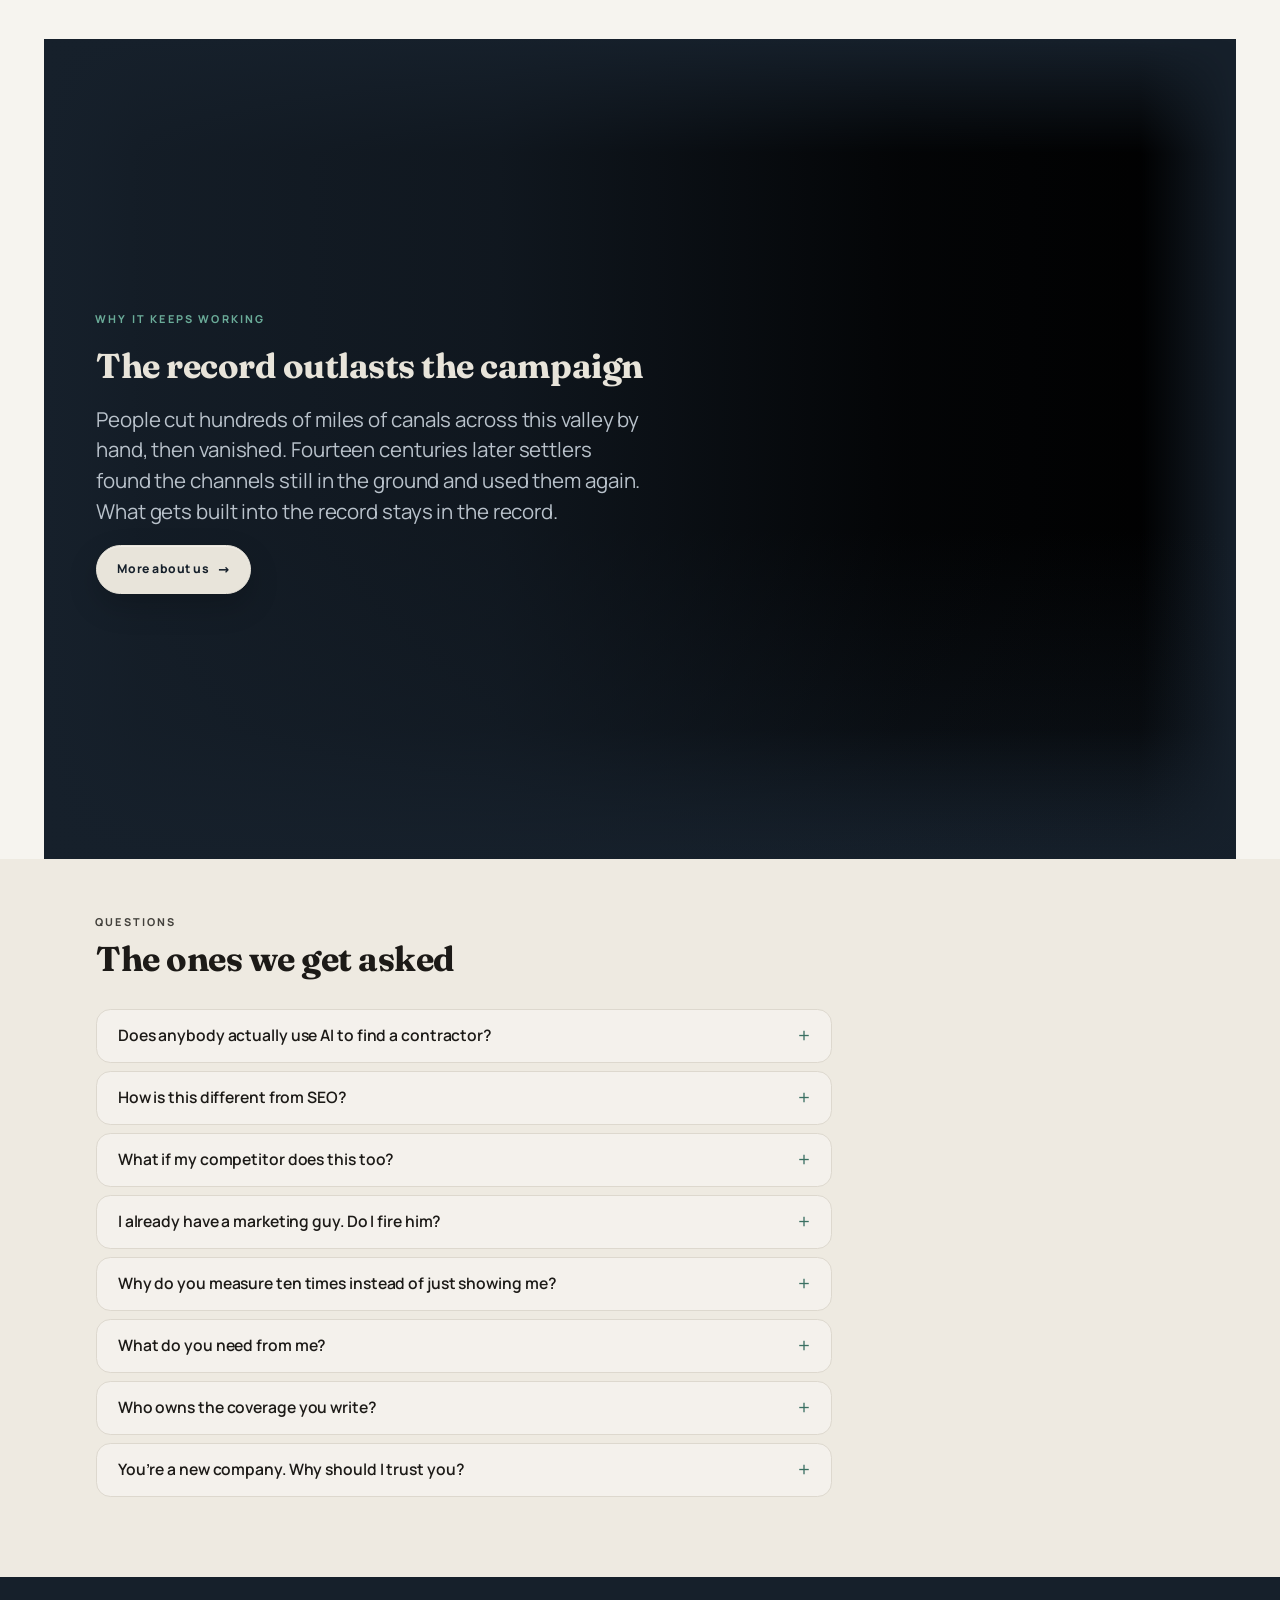
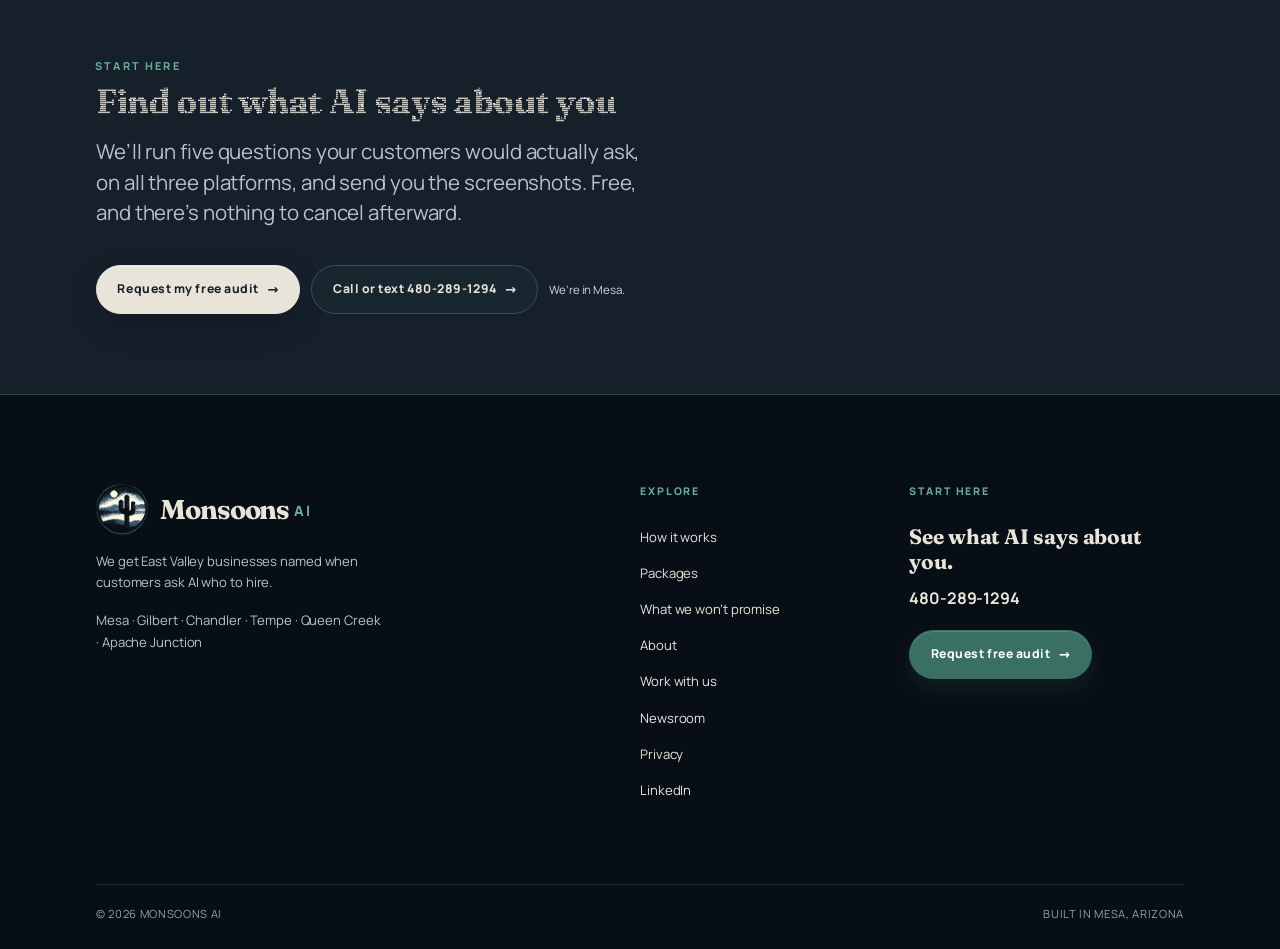
==== commit a503ae72: "Port the Codex pieces worth keeping, and dither the step numerals Selective, into the real styleshee" ====
--- a/index.html
+++ b/index.html
@@ -35,6 +35,7 @@
             "alternateName": "Monsoons AI",
             "description": "AI visibility for local businesses. We get East Valley businesses named and recommended by AI answer engines when nearby customers ask who to hire.",
             "url": "https://monsoonsai.com/",
+            "sameAs": ["https://www.linkedin.com/company/monsoons-ai/"],
             "telephone": "+1-480-289-1294",
             "address": {
               "@type": "PostalAddress",
@@ -219,7 +220,7 @@
       <div class="wrap">
         <div class="head">
           <p class="label">What we do</p>
-          <h2>Two things happen, and they last different amounts of time</h2>
+          <h2 data-dither-head>Two things happen, and they last different amounts of time</h2>
         </div>
         <div class="cols">
           <div class="col">
@@ -269,6 +270,7 @@
         </div>
         <ol class="steps">
           <li>
+            <span class="step__num">1</span>
             <details class="step__body" open>
               <summary><h3>We run the questions your customers actually ask</h3></summary>
               <p>On Gemini, ChatGPT and Perplexity. We save exactly what comes back
@@ -277,6 +279,7 @@
             </details>
           </li>
           <li>
+            <span class="step__num">2</span>
             <details class="step__body" open>
               <summary><h3>We agree on five questions, in writing</h3></summary>
               <p>We propose them, you approve them. Once they’re signed the list is
@@ -284,6 +287,7 @@
             </details>
           </li>
           <li>
+            <span class="step__num">3</span>
             <details class="step__body" open>
               <summary><h3>We go to work</h3></summary>
               <p>We write up your business, what you do, where you work, what’s new,
@@ -293,6 +297,7 @@
             </details>
           </li>
           <li>
+            <span class="step__num">4</span>
             <details class="step__body" open>
               <summary><h3>We measure the same five questions</h3></summary>
               <p>Ten fresh runs each, on all three platforms, screenshotted and dated.
@@ -301,6 +306,7 @@
             </details>
           </li>
           <li>
+            <span class="step__num">5</span>
             <details class="step__body" open>
               <summary><h3>Then you pay the rest</h3></summary>
               <p>Only if it worked, by the standard we agreed to in step two.</p>
@@ -572,7 +578,7 @@
       <div class="wrap">
         <div class="head">
           <p class="label">Start here</p>
-          <h2>Find out what AI says about you</h2>
+          <h2 data-dither-head>Find out what AI says about you</h2>
           <p class="lede">
             We’ll run five questions your customers would actually ask, on all three
             platforms, and send you the screenshots. Free, and there’s nothing to
@@ -612,6 +618,7 @@
           <a href="./work.html">Work with us</a>
           <a href="./news/">Newsroom</a>
           <a href="./privacy.html">Privacy</a>
+          <a href="https://www.linkedin.com/company/monsoons-ai/" rel="noopener">LinkedIn</a>
         </nav>
         <div class="footer__contact">
           <p class="footer__eyebrow">Start here</p>
@@ -708,13 +715,23 @@
                    document.getElementById(imgId), opts);
       }
 
-      // Dithered headings. Three, not ten. These are the three lines the whole
-      // pitch rests on — the problem, the honest part, the guarantee — so the
-      // treatment marks the argument's spine rather than decorating every band.
-      // Each resolves out of loose dots once, on first sight, then pauses and
-      // only wakes for the pointer. Nothing here moves at rest, which is what
-      // keeps the hero as the page's single motion moment.
-      initDitherHeadings('[data-dither-head]', { pixelSize: narrow ? 5 : 4 });
+      // Dithered headings. Five, not ten. These are the lines the pitch rests
+      // on — the problem, what lasts, the guarantee, the honest part, and the
+      // closing ask — so the treatment marks the argument's spine rather than
+      // decorating every band. Each resolves out of loose dots once, on first
+      // sight, then pauses and only wakes for the pointer.
+      //
+      // The option is `cell`, not `pixelSize`. initDitherText only spreads
+      // opts.dither, so the `pixelSize: narrow ? 5 : 4` that used to sit here
+      // was read by nothing and every heading has always rendered at the
+      // default pitch of 2. Stated explicitly now so it is not mistaken for a
+      // knob that works.
+      initDitherHeadings('[data-dither-head]', { cell: 2 });
+
+      // The five step numerals, same mechanism at a finer pitch. A digit has a
+      // much smaller cap height than a heading, and cell count is capHeight /
+      // pitch, so 2 would give it about seven rows and read as a blob.
+      initDitherHeadings('.step__num', { cell: 1.6 });
     </script>
     <script type="module" src="./assets/nav.js?v=2"></script>
     <script type="module" src="./assets/packages.js?v=2"></script>
--- a/assets/site.css
+++ b/assets/site.css
@@ -876,17 +876,57 @@
 
 /* ---------- numbered steps ---------- */
 
-.steps { list-style: none; margin: 0; padding: 0; display: grid; gap: 1.15rem; }
-.steps li { display: grid; grid-template-columns: 2.1rem 1fr; gap: 0.9rem; align-items: start; }
-.steps li::before {
-  content: counter(step);
-  counter-increment: step;
-  font-family: var(--display); font-size: 1.25rem; color: var(--verdigris);
-  line-height: 1.1;
-}
-.steps { counter-reset: step; }
-.steps h3 { margin-bottom: 0.15rem; }
-.steps p { font-size: var(--t-sm); color: var(--slate); }
+/* The numeral moved out of a ::before counter and into a real <span>. A pseudo
+   element cannot hold a canvas, and these numerals are dithered — see
+   assets/step-numbers.js. The span is also what makes each step a proper
+   two-column row instead of a marker hanging off the side of one. */
+.steps {
+  list-style: none; margin: 0; padding: 0;
+  display: grid; gap: 0;
+}
+.steps li {
+  display: grid;
+  grid-template-columns: 3.1rem 1fr;
+  gap: 1.05rem;
+  align-items: start;
+  padding-block: 1.15rem;
+  border-top: 1px solid var(--line);
+}
+.steps li:first-child { border-top: 0; padding-top: 0; }
+.steps li:last-child { padding-bottom: 0; }
+
+/* Fixed box so all five numerals occupy identical space whether or not the
+   canvas has painted yet — otherwise the column reflows as each one resolves.
+   Only .dtext__t is in flow (the bleed box is absolute), so place-items still
+   centres the numeral once dither-text.js has wrapped it.
+
+   Size and colour are both set by the dither rather than by taste.
+
+   Size, because cell count is capHeight / pitch, and below about ten rows
+   through a digit the dot field stops reading as a number.
+
+   Colour, because the ditherer maps luminance to dot size. Verdigris on paper
+   is a mid-tone, so a solid glyph quantised to five levels came out as
+   half-size dots and a 1.5rem numeral rendered as unreadable scatter — measured
+   at roughly a third of the ink a solid digit would carry. Near-black ink maps
+   to the darkest level, so the dots go full size and the numeral holds. The
+   accent stays on the border, where tone does not have to survive quantising. */
+.step__num {
+  position: relative;
+  display: grid;
+  place-items: center;
+  width: 3.1rem; height: 3.1rem;
+  font-family: var(--display);
+  font-size: 1.7rem;
+  line-height: 1;
+  color: var(--ink);
+  border: 1px solid rgba(58, 112, 98, 0.45);
+  border-radius: 0.7rem;
+}
+.steps h3 { margin-bottom: 0.22rem; font-size: 1.02rem; }
+/* Was --slate on a tinted ground, which put the explanatory copy of the most
+   load-bearing section on the page at the lightest value in the palette. */
+.steps p { font-size: var(--t-sm); color: var(--ink-2); line-height: 1.6; }
 
 /* ---------- pricing ---------- */
 
@@ -971,7 +1011,7 @@
 
 /* ---------- faq ---------- */
 
-.faq { display: grid; gap: 0.1rem; }
+.faq { display: grid; gap: 0.5rem; }
 /* Scoped to .faq, all of it. These were bare `details` and `summary` selectors,
    written when the FAQ was the only disclosure on the site. The moment the package
    cards and the process steps became disclosures too, every one of these rules
@@ -979,7 +1019,23 @@
    its paragraph margins, and its +/- marker — `details[open] summary::after` at
    (0,1,2) even out-specified `.plan__body > summary::after`, so the dash showed on
    desktop where the card is meant to look like a plain paragraph. */
-.faq details { border-bottom: 1px solid var(--line); }
+/* Cards rather than a ruled list. The horizontal padding is the load-bearing
+   part: with a radius and a fill but no inline padding, the question text and
+   the +/- marker sit flush against the corner arcs and read as clipped. The
+   padding lives on `details` so it applies to the answer too, and the summary
+   keeps its own vertical padding for the 44px hit target. */
+.faq details {
+  border: 1px solid var(--line);
+  border-radius: 0.9rem;
+  background: rgba(255, 255, 255, 0.34);
+  padding-inline: clamp(0.95rem, 2vw, 1.3rem);
+  transition: background 0.15s ease-out, border-color 0.15s ease-out;
+}
+.faq details:hover { background: rgba(255, 255, 255, 0.55); }
+.faq details[open] {
+  background: rgba(255, 255, 255, 0.66);
+  border-color: rgba(58, 112, 98, 0.34);
+}
 .faq summary {
   cursor: pointer; font-weight: 600; font-size: 0.98rem;
   list-style: none;
@@ -1020,11 +1076,20 @@
 
 /* ---------- footer ---------- */
 
+/* The footer used to be #101923 directly beneath --indigo #16202b. Those two
+   grounds compute to a 1.08:1 contrast ratio, which is why the CTA and the
+   footer read as one undifferentiated slab.
+
+   Worth knowing why this cannot be fixed with tone alone: against a ground that
+   dark, even pure black only reaches 1.28:1, so there is almost no headroom in
+   either direction. The separation has to come from an actual edge. So the
+   footer drops to near-black for what step is available, and takes a verdigris
+   hairline that is unambiguously a boundary rather than a shading change. */
 .footer {
-  background: #101923;
+  background: #080e15;
   color: var(--on-dark-3);
   padding: clamp(3.5rem, 7vw, 5.5rem) var(--pad) 1.6rem;
-  border-top: 1px solid var(--line-dk);
+  border-top: 1px solid rgba(106, 171, 152, 0.32);
   font-size: 0.82rem;
 }
 .footer a { color: var(--bone); text-decoration: none; }
@@ -1107,6 +1172,25 @@
 
 .plate {
   padding-inline: var(--pad); position: relative; overflow: hidden; background: var(--indigo); }
+
+/* Framed interludes rather than full-bleed slabs. Pulling the dark panels in by
+   the page gutter gives them a visible edge against the paper, and the narrower
+   canvas means the same pixelSize resolves a finer dot grid — which is most of
+   why the dither reads better inset than it does edge to edge.
+
+   The breakpoint is not cosmetic and 1280 is not a guess. A plate already has
+   padding-inline: var(--pad), so adding a matching margin insets its content by
+   two gutters against a section's one. Both containers centre the same 68rem
+   rail, so while there is room to centre they land on the identical left edge —
+   but the plate runs out of room first, at 68rem + 4*pad = 1264px, and below
+   that its text steps 44px inward while section text does not. Measured at
+   1100px: sections at 44, plates at 88. So the frame only applies above the
+   width where it is free, and narrower viewports keep the full-bleed plate and
+   the one shared rail. */
+@media (min-width: 1280px) {
+  .plate,
+  .band { margin-inline: var(--pad); }
+}
 /* Stills accept the pointer, video plates do not. The lean pairs with the
    wave on a static image; over playing video it just fights the motion. */
 .plate canvas { position: absolute; inset: 0; width: 100%; height: 100%; display: block; }
@@ -1287,19 +1371,32 @@
    Hairlines come from borders on the cells rather than a gap over a coloured
    background, because .plans appears on two different section grounds and a
    background here would be wrong on one of them. */
+/* Discrete cards rather than a hairline table. The table version shared one rule
+   between neighbours, which reads as a spreadsheet; separating them lets each
+   package be scanned as its own object, which is how somebody actually shops a
+   price list. The container carries no border at all now — the cards are the
+   structure. */
+/* Released from the 46rem cap that .faq, .plans, .steps and .callout share. That
+   cap is a reading measure and it belongs on running prose; a three-column card
+   grid inside it gets 235px columns, which is why six packages of real copy read
+   as cramped. Cards get the full 68rem rail. The measure still applies inside
+   each card via .plan__desc. */
 .plans--grid {
+  max-width: none;
   grid-template-columns: repeat(3, minmax(0, 1fr));
-  border-top: 1px solid var(--line);
-  border-left: 1px solid var(--line);
+  gap: 0.7rem;
+  border: 0;
 }
 .plans--grid .plan {
   grid-template-columns: minmax(0, 1fr);
   gap: 0.55rem;
-  padding: 1.35rem 1.3rem 1.2rem;
-  border: 0;
-  border-right: 1px solid var(--line);
-  border-bottom: 1px solid var(--line);
-}
+  padding: 1.4rem 1.35rem 1.3rem;
+  border: 1px solid var(--line);
+  border-radius: 0.9rem;
+  background: rgba(255, 255, 255, 0.34);
+  transition: background 0.15s ease-out, border-color 0.15s ease-out;
+}
+.plans--grid .plan:hover { background: rgba(255, 255, 255, 0.58); }
 .plans--grid .plan:last-child { border-bottom: 1px solid var(--line); }
 .plans--grid .plan__body { gap: 0.4rem; }
 
@@ -1331,10 +1428,15 @@
    7 cells in a 3-column grid, which orphans the last row — the exact problem the span
    was introduced to solve when there were five. Six equal cells fill 3x2 exactly, and
    the feature gets its emphasis from a rule and a tint instead of from width. */
+/* On a square cell the emphasis was an inset 3px rule along the top edge. On a
+   rounded card that bar has to bend around the corners and reads as an artefact,
+   so the feature card takes its emphasis from a brighter fill and a verdigris
+   border instead — same job, no bent rule. */
 .plans--grid .plan--feature {
-  box-shadow: inset 0 3px 0 var(--verdigris);
-  background: rgba(63, 122, 107, 0.04);
-}
+  background: rgba(255, 255, 255, 0.66);
+  border-color: rgba(58, 112, 98, 0.45);
+}
+.plans--grid .plan--feature:hover { background: rgba(255, 255, 255, 0.78); }
 .plans--grid .plan--feature .plan__name { font-size: 1.42rem; }
 .plans--grid .plan--feature .plan__desc { max-width: 56ch; font-size: var(--t-sm); }
 .plans--grid .plan--feature .plan__price { font-size: 1.5rem; }
